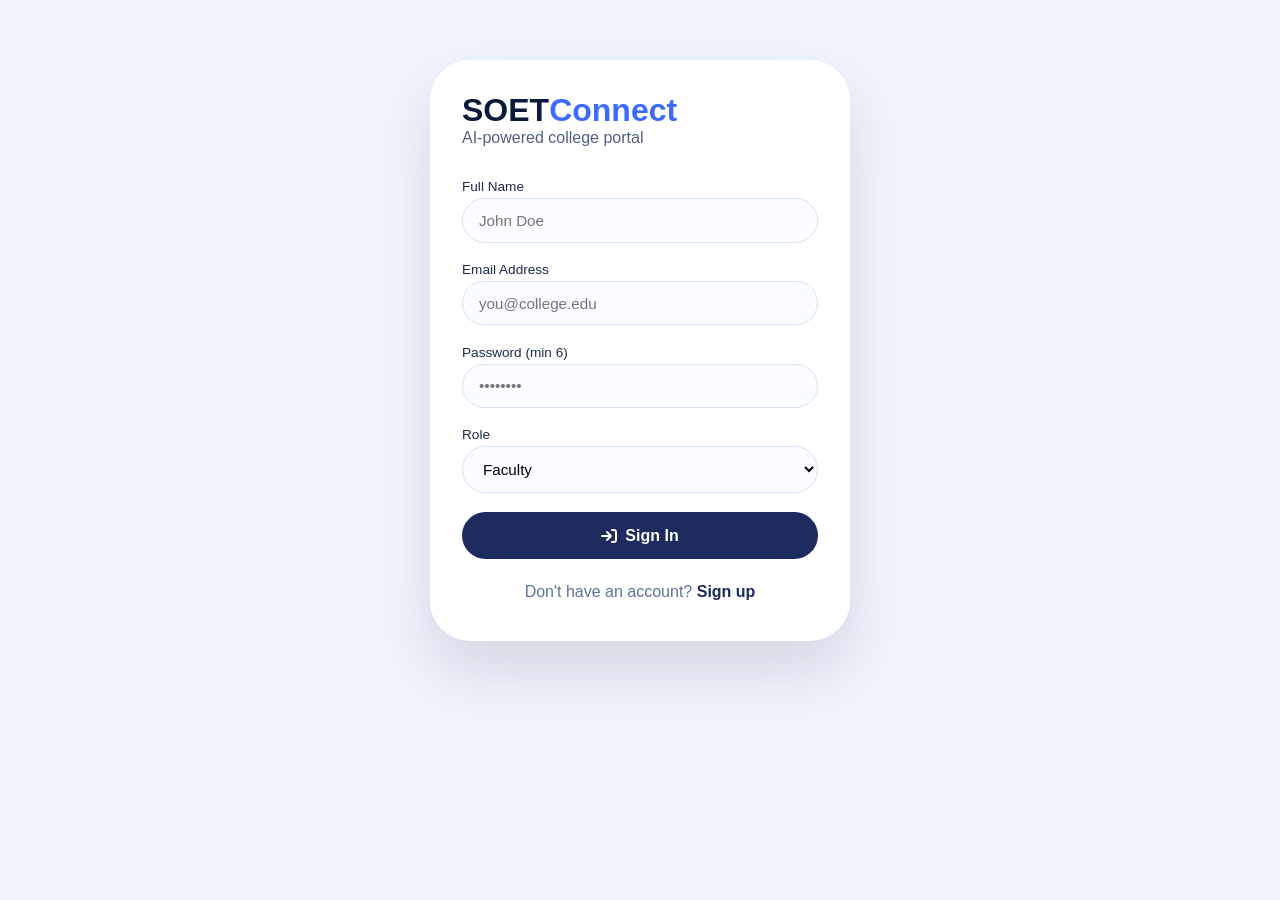
==== INT.HTML @ 6f0d866c "Add files via upload" ====
<!DOCTYPE html>
<html lang="en">
<head>
    <meta charset="UTF-8" />
    <meta name="viewport" content="width=device-width, initial-scale=1.0" />
    <title>SOET Portal · Full Navigation</title>
    <link rel="stylesheet" href="https://cdnjs.cloudflare.com/ajax/libs/font-awesome/6.0.0-beta3/css/all.min.css" />
    <style>
        * {
            margin: 0;
            padding: 0;
            box-sizing: border-box;
            font-family: 'Inter', -apple-system, BlinkMacSystemFont, sans-serif;
        }

        body {
            background: #f0f4fe;
            min-height: 100vh;
            padding: 20px;
        }

        .app-wrapper {
            max-width: 1400px;
            margin: 0 auto;
        }

        /* Toast */
        .toast {
            position: fixed;
            top: 20px;
            right: 20px;
            background: #1e2b5e;
            color: white;
            padding: 1rem 1.5rem;
            border-radius: 60px;
            box-shadow: 0 10px 30px rgba(0, 0, 0, 0.2);
            transform: translateY(-100px);
            opacity: 0;
            transition: all 0.4s cubic-bezier(0.34, 1.56, 0.64, 1);
            z-index: 1000;
            font-weight: 500;
            max-width: 400px;
        }
        .toast.show {
            transform: translateY(0);
            opacity: 1;
        }
        .toast.success {
            background: #1a7a1a;
        }
        .toast.error {
            background: #b33;
        }
        .toast.info {
            background: #1e2b5e;
        }

        /* Auth */
        .auth-container {
            max-width: 420px;
            margin: 40px auto;
            background: white;
            border-radius: 40px;
            padding: 2rem 2rem 2.5rem;
            box-shadow: 0 30px 60px rgba(0, 20, 40, 0.12);
        }
        .auth-container h1 {
            font-size: 2rem;
            font-weight: 700;
            color: #0b1a3a;
        }
        .auth-container h1 span {
            color: #3d6aff;
        }
        .auth-input-group {
            margin-bottom: 1.2rem;
        }
        .auth-input-group label {
            display: block;
            font-weight: 500;
            font-size: 0.85rem;
            color: #1d2b4b;
            margin-bottom: 4px;
        }
        .auth-input-group input,
        .auth-input-group select {
            width: 100%;
            padding: 0.8rem 1rem;
            border-radius: 60px;
            border: 1px solid #d6e2f5;
            background: #fafcff;
            font-size: 0.95rem;
        }
        .auth-input-group input:focus {
            border-color: #3d6aff;
            outline: none;
            box-shadow: 0 0 0 3px rgba(61, 106, 255, 0.15);
        }
        .auth-btn {
            width: 100%;
            padding: 0.9rem;
            border: none;
            background: #1e2b5e;
            color: white;
            font-weight: 600;
            border-radius: 60px;
            font-size: 1rem;
            cursor: pointer;
            transition: 0.15s;
            display: flex;
            align-items: center;
            justify-content: center;
            gap: 8px;
        }
        .auth-btn:hover {
            background: #142147;
            transform: scale(1.02);
        }
        .auth-switch {
            text-align: center;
            margin-top: 1.5rem;
            color: #5e7299;
        }
        .auth-switch a {
            color: #1e2b5e;
            font-weight: 600;
            cursor: pointer;
        }
        .auth-error,
        .auth-success {
            padding: 0.5rem 1rem;
            border-radius: 60px;
            font-size: 0.85rem;
            margin-bottom: 1rem;
            display: none;
        }
        .auth-error {
            background: #ffe9e9;
            color: #b33;
        }
        .auth-success {
            background: #e6f7e6;
            color: #1a7a1a;
        }

        /* Dashboard */
        .dashboard {
            display: none;
        }
        .dashboard.active {
            display: block;
        }

        /* Taskbar */
        .taskbar {
            background: white;
            border-radius: 60px;
            padding: 0.8rem 1.8rem;
            box-shadow: 0 8px 30px rgba(0, 20, 40, 0.08);
            display: flex;
            justify-content: space-between;
            align-items: center;
            flex-wrap: wrap;
            gap: 1rem;
            margin-bottom: 2rem;
            position: relative;
        }
        .taskbar-left {
            display: flex;
            align-items: center;
            gap: 1.5rem;
        }
        .logo-icon {
            background: linear-gradient(135deg, #1e2b5e, #3d6aff);
            color: white;
            width: 42px;
            height: 42px;
            border-radius: 16px;
            display: flex;
            align-items: center;
            justify-content: center;
            font-weight: 700;
            font-size: 1.2rem;
        }
        .logo-text {
            font-size: 1.4rem;
            font-weight: 700;
            color: #0b1a3a;
        }
        .logo-text span {
            color: #3d6aff;
        }

        .taskbar-center {
            display: flex;
            gap: 0.5rem;
            flex-wrap: wrap;
        }
        .taskbar-btn {
            position: relative;
            border: none;
            background: transparent;
            padding: 0.6rem 1.2rem;
            border-radius: 40px;
            font-weight: 500;
            font-size: 0.85rem;
            color: #2a3c5e;
            cursor: pointer;
            transition: all 0.3s;
            display: flex;
            align-items: center;
            gap: 0.5rem;
        }
        .taskbar-btn i {
            font-size: 1rem;
            color: #5e7299;
            transition: 0.3s;
        }
        .taskbar-btn:hover {
            background: #eef3fe;
            transform: scale(1.05);
        }
        .taskbar-btn:hover i {
            color: #3d6aff;
        }
        .taskbar-btn .popup-circle {
            position: absolute;
            bottom: calc(100% + 12px);
            left: 50%;
            transform: translateX(-50%) scale(0);
            background: #1e2b5e;
            color: white;
            padding: 0.5rem 1rem;
            border-radius: 60px;
            font-size: 0.7rem;
            font-weight: 500;
            white-space: nowrap;
            transition: all 0.25s cubic-bezier(0.34, 1.56, 0.64, 1);
            opacity: 0;
            pointer-events: none;
            box-shadow: 0 10px 30px rgba(0, 0, 0, 0.15);
        }
        .taskbar-btn .popup-circle::after {
            content: '';
            position: absolute;
            top: 100%;
            left: 50%;
            transform: translateX(-50%);
            border: 6px solid transparent;
            border-top-color: #1e2b5e;
        }
        .taskbar-btn:hover .popup-circle {
            transform: translateX(-50%) scale(1);
            opacity: 1;
        }
        .taskbar-btn.active {
            background: #eef3fe;
            color: #1e2b5e;
        }
        .taskbar-btn.active i {
            color: #3d6aff;
        }

        .taskbar-right {
            display: flex;
            align-items: center;
            gap: 1rem;
        }
        .user-badge {
            display: flex;
            align-items: center;
            gap: 12px;
            background: #f0f5ff;
            padding: 0.3rem 1rem 0.3rem 1.2rem;
            border-radius: 60px;
        }
        .user-badge i {
            font-size: 1.2rem;
            color: #1e2b5e;
        }
        .logout-btn {
            background: transparent;
            border: none;
            color: #5e7299;
            font-weight: 500;
            cursor: pointer;
            padding: 0.3rem 0.8rem;
            border-radius: 40px;
            transition: 0.1s;
        }
        .logout-btn:hover {
            background: #ffe9e9;
            color: #b33;
        }
        .role-tag {
            background: #1e2b5e;
            color: white;
            padding: 0.2rem 1rem;
            border-radius: 60px;
            font-size: 0.7rem;
            font-weight: 600;
            letter-spacing: 0.5px;
        }

        /* Page Content */
        .page-content {
            display: none;
            animation: fadeIn 0.3s ease;
        }
        .page-content.active {
            display: block;
        }

        @keyframes fadeIn {
            from {
                opacity: 0;
                transform: translateY(10px);
            }
            to {
                opacity: 1;
                transform: translateY(0);
            }
        }

        /* Welcome */
        .welcome-block {
            background: linear-gradient(135deg, #eef6ff, #ffffff);
            border-radius: 28px;
            padding: 1.8rem 2rem;
            margin-bottom: 2rem;
            border: 1px solid #e2ebf9;
            position: relative;
            overflow: hidden;
        }
        .welcome-block::before {
            content: '';
            position: absolute;
            top: -50%;
            right: -10%;
            width: 300px;
            height: 300px;
            background: radial-gradient(circle, rgba(61, 106, 255, 0.05), transparent);
            border-radius: 50%;
        }
        .welcome-block h2 {
            font-weight: 600;
            font-size: 1.6rem;
            color: #0b1a3a;
        }
        .welcome-block p {
            color: #3d5280;
            margin-top: 0.2rem;
        }
        .stat-row {
            display: flex;
            flex-wrap: wrap;
            gap: 0.6rem 1.8rem;
            margin-top: 0.8rem;
        }
        .stat-chip {
            background: white;
            padding: 0.3rem 1.2rem;
            border-radius: 60px;
            border: 1px solid #dfe8f5;
            font-size: 0.85rem;
            display: flex;
            align-items: center;
            gap: 6px;
        }

        /* Grid */
        .grid-2 {
            display: grid;
            grid-template-columns: 1fr 1fr;
            gap: 1.8rem;
        }
        @media (max-width: 900px) {
            .grid-2 {
                grid-template-columns: 1fr;
            }
        }

        .card {
            background: white;
            border-radius: 28px;
            padding: 1.6rem 1.8rem;
            border: 1px solid #eaf0fa;
            box-shadow: 0 4px 12px rgba(0, 0, 0, 0.01);
            transition: 0.3s;
        }
        .card:hover {
            box-shadow: 0 8px 25px rgba(0, 20, 40, 0.06);
        }
        .card-header {
            display: flex;
            justify-content: space-between;
            align-items: center;
            margin-bottom: 1.2rem;
        }
        .card-header h3 {
            font-weight: 600;
            font-size: 1.1rem;
            color: #0b1a3a;
            display: flex;
            align-items: center;
            gap: 8px;
        }
        .card-header i {
            color: #3d6aff;
        }

        .badge-soft {
            background: #eef3fe;
            color: #1e3b8a;
            padding: 0.2rem 0.9rem;
            border-radius: 40px;
            font-size: 0.7rem;
            font-weight: 600;
        }

        .progress-item {
            display: flex;
            align-items: center;
            justify-content: space-between;
            margin: 0.6rem 0;
            gap: 0.6rem;
        }
        .progress-bar {
            height: 8px;
            background: #e6edf8;
            border-radius: 20px;
            flex: 1;
        }
        .progress-fill {
            height: 100%;
            border-radius: 20px;
            background: linear-gradient(90deg, #3d6aff, #6b8cff);
            transition: width 0.6s ease;
        }

        .alert-list {
            list-style: none;
        }
        .alert-list li {
            display: flex;
            justify-content: space-between;
            align-items: center;
            padding: 0.6rem 0;
            border-bottom: 1px solid #f0f4fe;
        }
        .alert-list li:last-child {
            border-bottom: none;
        }
        .alert-list .alert-name {
            display: flex;
            align-items: center;
            gap: 0.5rem;
        }
        .alert-list .alert-name i {
            color: #ff6b6b;
            font-size: 0.7rem;
        }

        .student-grid {
            display: grid;
            grid-template-columns: repeat(4, 1fr);
            gap: 0.4rem;
            margin-top: 0.8rem;
        }
        .student-chip {
            background: #f4f8ff;
            padding: 0.3rem 0.6rem 0.3rem 0.8rem;
            border-radius: 40px;
            font-size: 0.8rem;
            border: 1px solid #e6edf9;
            display: flex;
            align-items: center;
            justify-content: space-between;
            transition: 0.2s;
        }
        .student-chip:hover {
            background: #eef3fe;
            transform: scale(1.02);
        }
        .student-chip i {
            color: #3d6aff;
            font-size: 0.7rem;
            opacity: 0.6;
        }

        .btn {
            border: none;
            background: #f0f5ff;
            padding: 0.5rem 1.3rem;
            border-radius: 60px;
            font-weight: 500;
            font-size: 0.8rem;
            color: #1a2b4e;
            display: inline-flex;
            align-items: center;
            gap: 0.5rem;
            cursor: pointer;
            transition: 0.2s;
            border: 1px solid transparent;
        }
        .btn:hover {
            transform: scale(1.03);
        }
        .btn-primary {
            background: linear-gradient(135deg, #1e2b5e, #3d6aff);
            color: white;
        }
        .btn-primary i {
            color: white;
        }
        .btn-primary:hover {
            box-shadow: 0 4px 15px rgba(61, 106, 255, 0.3);
        }
        .btn-outline {
            background: transparent;
            border: 1px solid #cddaf0;
        }
        .btn-outline:hover {
            background: #f0f5ff;
        }
        .btn-danger {
            background: #fee9e9;
            color: #b33;
        }
        .btn-danger:hover {
            background: #fdd5d5;
        }

        .flex {
            display: flex;
            align-items: center;
            gap: 0.6rem;
        }
        .mt-2 {
            margin-top: 1rem;
        }
        .gap-1 {
            gap: 0.5rem;
        }
        .hidden {
            display: none !important;
        }

        /* Admin Panel */
        .admin-panel {
            margin-top: 2.5rem;
            border-top: 2px dashed #dce5f2;
            padding-top: 2rem;
        }
        .admin-actions {
            display: flex;
            flex-wrap: wrap;
            gap: 0.8rem;
            align-items: center;
        }
        .admin-tag {
            background: #eef3fe;
            padding: 0.3rem 1rem 0.3rem 1.2rem;
            border-radius: 40px;
            display: inline-flex;
            align-items: center;
            gap: 0.6rem;
            font-size: 0.9rem;
            margin: 0.2rem 0.4rem 0.2rem 0;
            transition: 0.2s;
        }
        .admin-tag:hover {
            background: #e2eafe;
        }
        .admin-tag i.fa-times {
            color: #8a9fc0;
            cursor: pointer;
            transition: 0.2s;
        }
        .admin-tag i.fa-times:hover {
            color: #c73e3e;
            transform: scale(1.2);
        }

        .input-slim {
            padding: 0.4rem 1rem;
            border-radius: 60px;
            border: 1px solid #d6e2f5;
            background: #fafcff;
            font-size: 0.9rem;
        }
        .input-slim:focus {
            border-color: #3d6aff;
            outline: none;
            box-shadow: 0 0 0 3px rgba(61, 106, 255, 0.1);
        }

        .footer-note {
            margin-top: 2.5rem;
            color: #7788aa;
            font-size: 0.8rem;
            text-align: center;
            border-top: 1px solid #e8eefa;
            padding-top: 1.5rem;
        }

        .faculty-only {
            display: none;
        }

        /* Page specific styles */
        .page-header {
            margin-bottom: 1.5rem;
        }
        .page-header h2 {
            font-size: 1.8rem;
            color: #0b1a3a;
        }
        .page-header p {
            color: #3d5280;
        }

        .table-container {
            overflow-x: auto;
        }
        table {
            width: 100%;
            border-collapse: collapse;
            margin-top: 1rem;
        }
        th,
        td {
            padding: 0.8rem 1rem;
            text-align: left;
            border-bottom: 1px solid #eaf0fa;
        }
        th {
            background: #f4f8ff;
            font-weight: 600;
            color: #1d2b4b;
        }
        td {
            color: #2a3c5e;
        }
        tr:hover td {
            background: #fafcff;
        }

        .qr-display {
            background: white;
            border-radius: 20px;
            padding: 2rem;
            text-align: center;
            border: 2px dashed #dce5f2;
        }
        .qr-display i {
            font-size: 6rem;
            color: #1e2b5e;
        }
        .qr-display .qr-code {
            background: #f4f8ff;
            padding: 2rem;
            border-radius: 20px;
            display: inline-block;
            margin: 1rem 0;
        }
        .qr-display .qr-code i {
            font-size: 8rem;
            color: #1e2b5e;
        }

        /* Role access denied */
        .access-denied {
            background: #fff5f5;
            border: 1px solid #ffd4d4;
            border-radius: 16px;
            padding: 2rem;
            text-align: center;
            color: #b33;
        }
        .access-denied i {
            font-size: 3rem;
            margin-bottom: 1rem;
            display: block;
        }
    </style>
</head>
<body>

    <div class="app-wrapper">
        <!-- Toast -->
        <div id="toast" class="toast">Notification</div>

        <!-- Auth -->
        <div id="authContainer" class="auth-container">
            <h1>SOET<span>Connect</span></h1>
            <div style="color:#506080;margin-bottom:2rem;">AI-powered college portal</div>
            <div id="authError" class="auth-error"></div>
            <div id="authSuccess" class="auth-success"></div>
            <form id="authForm">
                <div class="auth-input-group">
                    <label>Full Name</label>
                    <input type="text" id="authName" placeholder="John Doe" />
                </div>
                <div class="auth-input-group">
                    <label>Email Address</label>
                    <input type="email" id="authEmail" placeholder="you@college.edu" required />
                </div>
                <div class="auth-input-group">
                    <label>Password (min 6)</label>
                    <input type="password" id="authPassword" placeholder="••••••••" required />
                </div>
                <div class="auth-input-group">
                    <label>Role</label>
                    <select id="authRole">
                        <option value="faculty">Faculty</option>
                        <option value="student">Student</option>
                        <option value="admin">Admin</option>
                    </select>
                </div>
                <button type="submit" class="auth-btn" id="authSubmitBtn">
                    <i class="fas fa-arrow-right-to-bracket"></i> Sign In
                </button>
            </form>
            <div class="auth-switch">
                <span id="authSwitchText">Don't have an account?</span>
                <a id="switchToSignup">Sign up</a>
            </div>
        </div>

        <!-- Dashboard -->
        <div id="dashboard" class="dashboard">

            <!-- Taskbar -->
            <div class="taskbar">
                <div class="taskbar-left">
                    <div class="logo-icon">SO</div>
                    <div class="logo-text">SOET<span>Connect</span></div>
                </div>
                <div class="taskbar-center">
                    <button class="taskbar-btn active" data-page="dashboard">
                        <i class="fas fa-home"></i> Dashboard
                        <span class="popup-circle">🏠 Home</span>
                    </button>
                    <button class="taskbar-btn" data-page="attendance">
                        <i class="fas fa-clipboard-check"></i> Attendance
                        <span class="popup-circle">📋 Mark</span>
                    </button>
                    <button class="taskbar-btn" data-page="syllabus">
                        <i class="fas fa-book"></i> Syllabus
                        <span class="popup-circle">📚 Track</span>
                    </button>
                    <button class="taskbar-btn" data-page="timetable">
                        <i class="fas fa-calendar-alt"></i> Timetable
                        <span class="popup-circle">📅 View</span>
                    </button>
                    <button class="taskbar-btn" data-page="qr">
                        <i class="fas fa-qrcode"></i> QR
                        <span class="popup-circle">📱 Generate</span>
                    </button>
                </div>
                <div class="taskbar-right">
                    <div class="user-badge">
                        <i class="fas fa-user-circle"></i>
                        <span id="dashUserName">User</span>
                        <span class="role-tag" id="dashRoleTag">ROLE</span>
                        <button class="logout-btn" id="logoutBtn"><i class="fas fa-sign-out-alt"></i></button>
                    </div>
                </div>
            </div>

            <!-- ========== PAGE: DASHBOARD ========== -->
            <div id="page-dashboard" class="page-content active">
                <!-- Welcome -->
                <div class="welcome-block" id="welcomeBlock">
                    <h2 id="greeting">👋 Welcome back, User</h2>
                    <p id="subGreeting">You've completed 72% of your weekly targets. Mid-sems in 14 days.</p>
                    <div class="stat-row">
                        <span class="stat-chip"><i class="fas fa-calendar-check"></i> Today, OCT 24</span>
                        <span class="stat-chip"><i class="fas fa-clock"></i> 11:30 AM · CS402</span>
                        <span class="stat-chip"><i class="fas fa-users"></i> 12 students</span>
                    </div>
                </div>

                <div class="grid-2">
                    <!-- LEFT -->
                    <div>
                        <!-- Syllabus Velocity -->
                        <div class="card">
                            <div class="card-header">
                                <h3><i class="fas fa-chart-line"></i> Syllabus Velocity</h3>
                                <span class="badge-soft">4 courses</span>
                            </div>
                            <div id="syllabusContainer">
                                <div class="progress-item">
                                    <span>Distributed Systems</span>
                                    <span>75%</span>
                                    <div class="progress-bar"><div class="progress-fill" style="width:75%"></div></div>
                                </div>
                                <div class="progress-item">
                                    <span>Data Structures</span>
                                    <span>32%</span>
                                    <div class="progress-bar"><div class="progress-fill" style="width:32%"></div></div>
                                </div>
                                <div class="progress-item">
                                    <span>Neural Networks</span>
                                    <span>85%</span>
                                    <div class="progress-bar"><div class="progress-fill" style="width:85%"></div></div>
                                </div>
                            </div>
                        </div>

                        <!-- Critical Alerts - Hidden for Students -->
                        <div class="card" id="criticalAlertsCard">
                            <div class="card-header">
                                <h3><i class="fas fa-exclamation-triangle"></i> Critical Alerts</h3>
                                <span class="badge-soft" id="alertCount">3</span>
                            </div>
                            <ul class="alert-list" id="alertList">
                                <li>
                                    <span class="alert-name"><i class="fas fa-circle"></i> Felix Henderson</span>
                                    <span class="badge-soft" style="background:#fee9e9;color:#b33;">62%</span>
                                </li>
                                <li>
                                    <span class="alert-name"><i class="fas fa-circle"></i> Sarah Jenkins</span>
                                    <span class="badge-soft" style="background:#fee9e9;color:#b33;">68%</span>
                                </li>
                                <li>
                                    <span class="alert-name"><i class="fas fa-circle"></i> Marcus Thorne</span>
                                    <span class="badge-soft" style="background:#fee9e9;color:#b33;">71%</span>
                                </li>
                            </ul>
                            <div class="flex mt-2">
                                <i class="fas fa-chevron-right" style="color:#3d6aff;"></i>
                                <span style="font-size:0.9rem;cursor:pointer;color:#3d6aff;" onclick="viewAllStudents()">View All (12 Students)</span>
                            </div>
                        </div>

                        <!-- Generate QR Session - Hidden for Students -->
                        <div class="card" id="qrCard">
                            <div class="card-header">
                                <h3><i class="fas fa-qrcode"></i> Generate QR Session</h3>
                                <span class="badge-soft" id="qrStatus" style="background:#e6f7e6;color:#1a7a1a;">● active</span>
                            </div>
                            <div class="flex gap-1" style="flex-wrap:wrap;">
                                <i class="fas fa-qrcode" style="font-size:2rem;color:#1e2b5e;"></i>
                                <span style="font-weight:500;">CS402 · 11:30 AM</span>
                                <button class="btn btn-primary" onclick="generateQR()" style="margin-left:auto;">
                                    <i class="fas fa-sync-alt"></i> Generate
                                </button>
                            </div>
                            <div class="student-grid" id="studentGrid">
                                <div class="student-chip">Ishani <i class="fas fa-check-circle"></i></div>
                                <div class="student-chip">Vihaan <i class="fas fa-check-circle"></i></div>
                                <div class="student-chip">Ananya <i class="fas fa-check-circle"></i></div>
                                <div class="student-chip">Rohan <i class="fas fa-check-circle"></i></div>
                                <div class="student-chip">Meera <i class="fas fa-check-circle"></i></div>
                                <div class="student-chip">Aditya <i class="fas fa-check-circle"></i></div>
                                <div class="student-chip">Sia <i class="fas fa-check-circle"></i></div>
                                <div class="student-chip">Aarav <i class="fas fa-check-circle"></i></div>
                            </div>
                        </div>
                    </div>

                    <!-- RIGHT -->
                    <div>
                        <!-- Upcoming Lectures -->
                        <div class="card">
                            <div class="card-header">
                                <h3><i class="fas fa-calendar-alt"></i> Upcoming Lectures</h3>
                                <span class="badge-soft">Today</span>
                            </div>
                            <div class="progress-item"><span>09:00 AM</span><span>Advanced Neural Networks</span><span class="badge-soft">Dr. Sarah</span></div>
                            <div class="progress-item"><span>11:00 AM</span><span>Ethical Hacking</span><span class="badge-soft">Lab 402</span></div>
                            <div class="progress-item"><span>02:00 PM</span><span>Compiler Design</span><span class="badge-soft">Lecture 2</span></div>
                        </div>

                        <!-- Exam Prep Planner -->
                        <div class="card">
                            <div class="card-header">
                                <h3><i class="fas fa-tasks"></i> Exam Prep Planner</h3>
                                <span class="badge-soft">14 days</span>
                            </div>
                            <div class="progress-item"><span>Neural Networks</span><span>85%</span><div class="progress-bar"><div class="progress-fill" style="width:85%"></div></div></div>
                            <div class="progress-item"><span>Compiler Design</span><span>42%</span><div class="progress-bar"><div class="progress-fill" style="width:42%"></div></div></div>
                            <div class="progress-item"><span>Ethical Hacking</span><span>68%</span><div class="progress-bar"><div class="progress-fill" style="width:68%"></div></div></div>
                        </div>

                        <!-- Peak Hours -->
                        <div class="card">
                            <div class="card-header">
                                <h3><i class="fas fa-clock"></i> Peak Hours</h3>
                                <span class="badge-soft">8 students</span>
                            </div>
                            <div class="student-grid">
                                <div class="student-chip">Ishani R</div>
                                <div class="student-chip">Vihaan S</div>
                                <div class="student-chip">Ananya T</div>
                                <div class="student-chip">Rohan U</div>
                                <div class="student-chip">Meera V</div>
                                <div class="student-chip">Aditya W</div>
                                <div class="student-chip">Sia X</div>
                                <div class="student-chip">Aarav Y</div>
                            </div>
                        </div>
                    </div>
                </div>
            </div>

            <!-- ========== PAGE: ATTENDANCE ========== -->
            <div id="page-attendance" class="page-content">
                <div class="page-header">
                    <h2><i class="fas fa-clipboard-check"></i> Attendance Marking</h2>
                    <p>Mark attendance for today's classes</p>
                </div>
                <div class="card">
                    <h3 style="margin-bottom:1rem;">CS402 - Distributed Systems <span class="badge-soft">11:30 AM</span></h3>
                    <div class="student-grid" style="grid-template-columns: repeat(6,1fr);">
                        <div class="student-chip" onclick="toggleAttendance(this)">Ishani <i class="fas fa-check-circle" style="color:#1a7a1a;"></i></div>
                        <div class="student-chip" onclick="toggleAttendance(this)">Vihaan <i class="fas fa-check-circle" style="color:#1a7a1a;"></i></div>
                        <div class="student-chip" onclick="toggleAttendance(this)">Ananya <i class="fas fa-check-circle" style="color:#1a7a1a;"></i></div>
                        <div class="student-chip" onclick="toggleAttendance(this)">Rohan <i class="fas fa-check-circle" style="color:#1a7a1a;"></i></div>
                        <div class="student-chip" onclick="toggleAttendance(this)">Meera <i class="fas fa-check-circle" style="color:#1a7a1a;"></i></div>
                        <div class="student-chip" onclick="toggleAttendance(this)">Aditya <i class="fas fa-check-circle" style="color:#1a7a1a;"></i></div>
                        <div class="student-chip" onclick="toggleAttendance(this)">Sia <i class="fas fa-check-circle" style="color:#1a7a1a;"></i></div>
                        <div class="student-chip" onclick="toggleAttendance(this)">Aarav <i class="fas fa-check-circle" style="color:#1a7a1a;"></i></div>
                        <div class="student-chip" onclick="toggleAttendance(this)">Kavya <i class="fas fa-check-circle" style="color:#1a7a1a;"></i></div>
                        <div class="student-chip" onclick="toggleAttendance(this)">Arjun <i class="fas fa-check-circle" style="color:#1a7a1a;"></i></div>
                        <div class="student-chip" onclick="toggleAttendance(this)">Priya <i class="fas fa-check-circle" style="color:#1a7a1a;"></i></div>
                        <div class="student-chip" onclick="toggleAttendance(this)">Rahul <i class="fas fa-check-circle" style="color:#1a7a1a;"></i></div>
                    </div>
                    <div class="flex mt-2">
                        <button class="btn btn-primary" onclick="markAllPresent()"><i class="fas fa-check-double"></i> Mark All Present</button>
                        <button class="btn btn-outline" onclick="saveAttendance()"><i class="fas fa-save"></i> Save Attendance</button>
                        <span class="badge-soft" style="margin-left:auto;">Present: <span id="presentCount">12</span>/12</span>
                    </div>
                </div>
                <div class="card mt-2">
                    <h3 style="margin-bottom:1rem;">CS310 - Data Structures <span class="badge-soft">02:00 PM</span></h3>
                    <div class="student-grid" style="grid-template-columns: repeat(6,1fr);">
                        <div class="student-chip" onclick="toggleAttendance(this)">Amit <i class="fas fa-check-circle" style="color:#1a7a1a;"></i></div>
                        <div class="student-chip" onclick="toggleAttendance(this)">Neha <i class="fas fa-check-circle" style="color:#1a7a1a;"></i></div>
                        <div class="student-chip" onclick="toggleAttendance(this)">Raj <i class="fas fa-check-circle" style="color:#1a7a1a;"></i></div>
                        <div class="student-chip" onclick="toggleAttendance(this)">Simran <i class="fas fa-check-circle" style="color:#1a7a1a;"></i></div>
                        <div class="student-chip" onclick="toggleAttendance(this)">Vikram <i class="fas fa-check-circle" style="color:#1a7a1a;"></i></div>
                        <div class="student-chip" onclick="toggleAttendance(this)">Anjali <i class="fas fa-check-circle" style="color:#1a7a1a;"></i></div>
                    </div>
                    <div class="flex mt-2">
                        <button class="btn btn-primary" onclick="markAllPresent()"><i class="fas fa-check-double"></i> Mark All Present</button>
                        <button class="btn btn-outline" onclick="saveAttendance()"><i class="fas fa-save"></i> Save Attendance</button>
                    </div>
                </div>
            </div>

            <!-- ========== PAGE: SYLLABUS ========== -->
            <div id="page-syllabus" class="page-content">
                <div class="page-header">
                    <h2><i class="fas fa-book"></i> Syllabus Tracker</h2>
                    <p>Track your course progress</p>
                </div>
                <div class="grid-2">
                    <div class="card">
                        <h3>Distributed Systems</h3>
                        <div class="progress-item"><span>Unit 1: Introduction</span><span>100%</span><div class="progress-bar"><div class="progress-fill" style="width:100%"></div></div></div>
                        <div class="progress-item"><span>Unit 2: Communication</span><span>100%</span><div class="progress-bar"><div class="progress-fill" style="width:100%"></div></div></div>
                        <div class="progress-item"><span>Unit 3: Synchronization</span><span>80%</span><div class="progress-bar"><div class="progress-fill" style="width:80%"></div></div></div>
                        <div class="progress-item"><span>Unit 4: Replication</span><span>60%</span><div class="progress-bar"><div class="progress-fill" style="width:60%"></div></div></div>
                        <div class="progress-item"><span>Unit 5: Fault Tolerance</span><span>40%</span><div class="progress-bar"><div class="progress-fill" style="width:40%"></div></div></div>
                        <div class="flex mt-2"><span class="badge-soft">Overall: 75%</span></div>
                    </div>
                    <div class="card">
                        <h3>Data Structures</h3>
                        <div class="progress-item"><span>Unit 1: Arrays</span><span>100%</span><div class="progress-bar"><div class="progress-fill" style="width:100%"></div></div></div>
                        <div class="progress-item"><span>Unit 2: Linked Lists</span><span>80%</span><div class="progress-bar"><div class="progress-fill" style="width:80%"></div></div></div>
                        <div class="progress-item"><span>Unit 3: Stacks & Queues</span><span>60%</span><div class="progress-bar"><div class="progress-fill" style="width:60%"></div></div></div>
                        <div class="progress-item"><span>Unit 4: Trees</span><span>20%</span><div class="progress-bar"><div class="progress-fill" style="width:20%"></div></div></div>
                        <div class="progress-item"><span>Unit 5: Graphs</span><span>0%</span><div class="progress-bar"><div class="progress-fill" style="width:0%"></div></div></div>
                        <div class="flex mt-2"><span class="badge-soft">Overall: 32%</span></div>
                    </div>
                </div>
            </div>

            <!-- ========== PAGE: TIMETABLE ========== -->
            <div id="page-timetable" class="page-content">
                <div class="page-header">
                    <h2><i class="fas fa-calendar-alt"></i> Timetable</h2>
                    <p>Weekly schedule</p>
                </div>
                <div class="card">
                    <div class="table-container">
                        <table>
                            <thead>
                                <tr>
                                    <th>Time</th>
                                    <th>Monday</th>
                                    <th>Tuesday</th>
                                    <th>Wednesday</th>
                                    <th>Thursday</th>
                                    <th>Friday</th>
                                </tr>
                            </thead>
                            <tbody>
                                <tr>
                                    <td><strong>09:00 - 10:30</strong></td>
                                    <td>DS (A-102)</td>
                                    <td>NN (A-102)</td>
                                    <td>DS (A-102)</td>
                                    <td>NN (A-102)</td>
                                    <td>DS (A-102)</td>
                                </tr>
                                <tr>
                                    <td><strong>11:00 - 12:30</strong></td>
                                    <td>EH (Lab 402)</td>
                                    <td>CD (LT-2)</td>
                                    <td>EH (Lab 402)</td>
                                    <td>CD (LT-2)</td>
                                    <td>EH (Lab 402)</td>
                                </tr>
                                <tr>
                                    <td><strong>02:00 - 03:30</strong></td>
                                    <td>CD (LT-2)</td>
                                    <td>DS (A-102)</td>
                                    <td>NN (A-102)</td>
                                    <td>DS (A-102)</td>
                                    <td>CD (LT-2)</td>
                                </tr>
                            </tbody>
                        </table>
                    </div>
                    <div class="flex mt-2">
                        <button class="btn btn-outline"><i class="fas fa-print"></i> Print</button>
                        <button class="btn btn-outline"><i class="fas fa-download"></i> Download</button>
                    </div>
                </div>
            </div>

            <!-- ========== PAGE: QR ========== -->
            <div id="page-qr" class="page-content">
                <div class="page-header">
                    <h2><i class="fas fa-qrcode"></i> Generate QR Session</h2>
                    <p>Create QR codes for attendance</p>
                </div>
                <div class="grid-2">
                    <div class="card">
                        <div class="qr-display">
                            <div class="qr-code">
                                <i class="fas fa-qrcode"></i>
                            </div>
                            <h3>CS402 · Distributed Systems</h3>
                            <p style="color:#3d5280;">11:30 AM - 01:00 PM</p>
                            <span class="badge-soft" style="background:#e6f7e6;color:#1a7a1a;">● Active</span>
                            <div class="flex mt-2" style="justify-content:center;">
                                <button class="btn btn-primary" onclick="generateQR()"><i class="fas fa-sync-alt"></i> Generate New</button>
                                <button class="btn btn-outline"><i class="fas fa-download"></i> Download</button>
                            </div>
                        </div>
                    </div>
                    <div>
                        <div class="card">
                            <h3>Session Students</h3>
                            <div class="student-grid" style="grid-template-columns: repeat(3,1fr);">
                                <div class="student-chip">Ishani <i class="fas fa-check-circle" style="color:#1a7a1a;"></i></div>
                                <div class="student-chip">Vihaan <i class="fas fa-check-circle" style="color:#1a7a1a;"></i></div>
                                <div class="student-chip">Ananya <i class="fas fa-check-circle" style="color:#1a7a1a;"></i></div>
                                <div class="student-chip">Rohan <i class="fas fa-check-circle" style="color:#1a7a1a;"></i></div>
                                <div class="student-chip">Meera <i class="fas fa-check-circle" style="color:#1a7a1a;"></i></div>
                                <div class="student-chip">Aditya <i class="fas fa-check-circle" style="color:#1a7a1a;"></i></div>
                                <div class="student-chip">Sia <i class="fas fa-check-circle" style="color:#1a7a1a;"></i></div>
                                <div class="student-chip">Aarav <i class="fas fa-check-circle" style="color:#1a7a1a;"></i></div>
                            </div>
                            <div class="flex mt-2">
                                <button class="btn btn-outline"><i class="fas fa-user-plus"></i> Add Student</button>
                                <button class="btn btn-outline"><i class="fas fa-user-minus"></i> Remove</button>
                            </div>
                        </div>
                        <div class="card mt-2">
                            <h3>Session History</h3>
                            <div class="progress-item"><span>CS402 · 11:30 AM</span><span class="badge-soft">12 present</span></div>
                            <div class="progress-item"><span>CS310 · 02:00 PM</span><span class="badge-soft">6 present</span></div>
                            <div class="progress-item"><span>CS201 · 09:00 AM</span><span class="badge-soft">8 present</span></div>
                        </div>
                    </div>
                </div>
            </div>

            <!-- Admin Panel -->
            <div class="admin-panel" id="adminPanel">
                <div style="display:flex;justify-content:space-between;flex-wrap:wrap;gap:0.8rem;margin-bottom:1rem;">
                    <h3 style="display:flex;gap:0.6rem;align-items:center;">
                        <i class="fas fa-user-cog" style="color:#1e2b5e;"></i> Admin · Full Control
                        <span class="badge-soft" style="background:#1e2b5e;color:white;">ADMIN</span>
                    </h3>
                    <div class="admin-actions">
                        <input type="text" id="newAdminInput" placeholder="New admin email" class="input-slim" style="width:180px;">
                        <button class="btn btn-primary" id="addAdminBtn"><i class="fas fa-plus"></i> Add Admin</button>
                        <button class="btn btn-outline" id="resetAdminBtn"><i class="fas fa-undo-alt"></i> Reset</button>
                    </div>
                </div>
                <div id="adminListContainer"></div>
            </div>

            <div class="footer-note">
                <i class="fas fa-robot"></i> SOET Connect · Role-based access · All pages functional
            </div>
        </div>
    </div>

    <script>
        (function() {
            // ---------- DATA ----------
            let users = JSON.parse(localStorage.getItem('soet_users')) || [
                { name: 'Professor', email: 'faculty@soet.edu', password: 'password123', role: 'faculty' },
                { name: 'Alex', email: 'student@soet.edu', password: 'password123', role: 'student' },
                { name: 'Admin', email: 'admin@soet.edu', password: 'password123', role: 'admin' }
            ];

            let admins = JSON.parse(localStorage.getItem('soet_admins')) || ['admin@soet.edu', 'hoda@soet.edu', 'dean@soet.edu'];

            let currentUser = null;
            let isSignup = false;

            // DOM refs
            const authContainer = document.getElementById('authContainer');
            const dashboard = document.getElementById('dashboard');
            const authForm = document.getElementById('authForm');
            const authName = document.getElementById('authName');
            const authEmail = document.getElementById('authEmail');
            const authPassword = document.getElementById('authPassword');
            const authRole = document.getElementById('authRole');
            const authError = document.getElementById('authError');
            const authSuccess = document.getElementById('authSuccess');
            const authSubmitBtn = document.getElementById('authSubmitBtn');
            const switchLink = document.getElementById('switchToSignup');
            const authSwitchText = document.getElementById('authSwitchText');
            const logoutBtn = document.getElementById('logoutBtn');
            const dashUserName = document.getElementById('dashUserName');
            const dashRoleTag = document.getElementById('dashRoleTag');
            const greeting = document.getElementById('greeting');
            const subGreeting = document.getElementById('subGreeting');
            const adminPanel = document.getElementById('adminPanel');
            const adminListContainer = document.getElementById('adminListContainer');
            const addAdminBtn = document.getElementById('addAdminBtn');
            const newAdminInput = document.getElementById('newAdminInput');
            const resetAdminBtn = document.getElementById('resetAdminBtn');
            const toast = document.getElementById('toast');

            // ---------- TOAST ----------
            window.showToast = function(message, type = 'info') {
                toast.textContent = message;
                toast.className = 'toast ' + type;
                toast.classList.add('show');
                clearTimeout(toast._timer);
                toast._timer = setTimeout(() => toast.classList.remove('show'), 3000);
            };

            // ---------- HELPERS ----------
            function saveUsers() { localStorage.setItem('soet_users', JSON.stringify(users)); }

            function saveAdmins() { localStorage.setItem('soet_admins', JSON.stringify(admins)); }

            function renderAdmins() {
                adminListContainer.innerHTML = '';
                admins.forEach(email => {
                    const span = document.createElement('span');
                    span.className = 'admin-tag';
                    span.innerHTML =
                        `<i class="fas fa-user-shield"></i> ${email} <i class="fas fa-times" data-email="${email}"></i>`;
                    adminListContainer.appendChild(span);
                });
                document.querySelectorAll('.admin-tag .fa-times').forEach(icon => {
                    icon.addEventListener('click', function(e) {
                        e.stopPropagation();
                        const email = this.dataset.email;
                        if (!email) return;
                        if (admins.length <= 1) {
                            showToast('⚠️ At least one admin must remain.', 'error');
                            return;
                        }
                        admins = admins.filter(e => e !== email);
                        saveAdmins();
                        renderAdmins();
                        showToast(`🗑️ Removed ${email}`, 'info');
                    });
                });
            }

            function showError(msg) {
                authError.style.display = msg ? 'block' : 'none';
                authError.textContent = msg || '';
                authSuccess.style.display = 'none';
            }

            function showSuccess(msg) {
                authSuccess.style.display = msg ? 'block' : 'none';
                authSuccess.textContent = msg || '';
                authError.style.display = 'none';
            }

            function resetAuthForm() {
                authName.value = '';
                authEmail.value = '';
                authPassword.value = '';
                authRole.value = 'faculty';
                showError('');
                showSuccess('');
            }

            // ---------- PAGE NAVIGATION ----------
            function navigateTo(page) {
                // Hide all pages
                document.querySelectorAll('.page-content').forEach(p => p.classList.remove('active'));
                // Show target
                const target = document.getElementById('page-' + page);
                if (target) target.classList.add('active');
                // Update taskbar buttons
                document.querySelectorAll('.taskbar-btn').forEach(b => b.classList.remove('active'));
                document.querySelector(`.taskbar-btn[data-page="${page}"]`)?.classList.add('active');
                // Update welcome visibility
                const welcome = document.querySelector('.welcome-block');
                if (page === 'dashboard') {
                    welcome.style.display = 'block';
                } else {
                    welcome.style.display = 'none';
                }
                // Show toast
                const names = {
                    dashboard: 'Dashboard',
                    attendance: 'Attendance',
                    syllabus: 'Syllabus',
                    timetable: 'Timetable',
                    qr: 'QR Session'
                };
                showToast(`📄 ${names[page] || page} page loaded`, 'info');
            }

            // Taskbar click handlers
            document.querySelectorAll('.taskbar-btn').forEach(btn => {
                btn.addEventListener('click', function() {
                    const page = this.dataset.page;
                    navigateTo(page);
                });
            });

            // ---------- ROLE-BASED UI ----------
            function updateUIForRole(role) {
                const isFacultyOrAdmin = role === 'faculty' || role === 'admin';
                const isStudent = role === 'student';

                // Critical Alerts - hide for students
                document.getElementById('criticalAlertsCard').style.display = isStudent ? 'none' : 'block';
                // QR Card - hide for students
                document.getElementById('qrCard').style.display = isStudent ? 'none' : 'block';

                // Admin panel
                adminPanel.style.display = (role === 'admin') ? 'block' : 'none';

                // Hide attendance page for students (they can't mark)
                const attendanceBtn = document.querySelector('.taskbar-btn[data-page="attendance"]');
                if (attendanceBtn) {
                    attendanceBtn.style.display = isFacultyOrAdmin ? 'flex' : 'none';
                }

                // Update welcome message
                if (role === 'faculty') {
                    greeting.innerHTML = '👋 Welcome back, Professor';
                    subGreeting.innerHTML = 'You have 3 classes scheduled for today.';
                } else if (role === 'student') {
                    greeting.innerHTML = '👋 Welcome back, ' + (currentUser?.name || 'Student');
                    subGreeting.innerHTML = 'You\'ve completed 72% of your weekly targets. Mid-sems in 14 days.';
                } else if (role === 'admin') {
                    greeting.innerHTML = '👋 Admin Dashboard';
                    subGreeting.innerHTML = 'Full control over the system.';
                }
            }

            // ---------- AUTH ----------
            function handleAuth(e) {
                e.preventDefault();
                const name = authName.value.trim();
                const email = authEmail.value.trim();
                const password = authPassword.value.trim();
                const role = authRole.value;

                if (!email || !password) { showError('Please fill in all required fields.'); return; }
                if (password.length < 6) { showError('Password must be at least 6 characters.'); return; }

                if (isSignup) {
                    if (users.find(u => u.email === email)) {
                        showError('User already exists. Please sign in.');
                        return;
                    }
                    if (!name) { showError('Please enter your full name.'); return; }
                    users.push({ name, email, password, role });
                    saveUsers();
                    showSuccess('✅ Account created! Please sign in.');
                    isSignup = false;
                    switchLink.textContent = 'Sign up';
                    authSwitchText.textContent = "Don't have an account?";
                    authSubmitBtn.innerHTML = '<i class="fas fa-arrow-right-to-bracket"></i> Sign In';
                    authName.style.display = 'block';
                    authEmail.value = email;
                    authPassword.value = '';
                    showToast('✅ Account created successfully!', 'success');
                    return;
                }

                const user = users.find(u => u.email === email && u.password === password && u.role === role);
                if (!user) { showError('Invalid credentials or role mismatch.'); return; }
                showError('');
                currentUser = user;
                enterDashboard(user);
                showToast(`👋 Welcome back, ${user.name}!`, 'success');
            }

            function enterDashboard(user) {
                authContainer.style.display = 'none';
                dashboard.classList.add('active');

                dashUserName.textContent = user.name || user.email.split('@')[0];
                dashRoleTag.textContent = user.role.toUpperCase();

                updateUIForRole(user.role);
                localStorage.setItem('soet_current_user', JSON.stringify({ email: user.email, password: user.password }));

                if (user.role === 'admin') {
                    renderAdmins();
                }

                // Navigate to dashboard
                navigateTo('dashboard');
            }

            function logout() {
                currentUser = null;
                dashboard.classList.remove('active');
                authContainer.style.display = 'block';
                resetAuthForm();
                isSignup = false;
                switchLink.textContent = 'Sign up';
                authSwitchText.textContent = "Don't have an account?";
                authSubmitBtn.innerHTML = '<i class="fas fa-arrow-right-to-bracket"></i> Sign In';
                authName.style.display = 'block';
                localStorage.removeItem('soet_current_user');
                showToast('👋 Logged out', 'info');
            }

            // ---------- ATTENDANCE FUNCTIONS ----------
            window.toggleAttendance = function(el) {
                const icon = el.querySelector('i');
                if (icon.classList.contains('fa-check-circle')) {
                    icon.className = 'fas fa-times-circle';
                    icon.style.color = '#b33';
                } else {
                    icon.className = 'fas fa-check-circle';
                    icon.style.color = '#1a7a1a';
                }
                updatePresentCount();
            };

            window.markAllPresent = function() {
                const chips = document.querySelectorAll('.student-chip');
                chips.forEach(chip => {
                    const icon = chip.querySelector('i');
                    icon.className = 'fas fa-check-circle';
                    icon.style.color = '#1a7a1a';
                });
                updatePresentCount();
                showToast('✅ All marked present', 'success');
            };

            window.saveAttendance = function() {
                showToast('💾 Attendance saved successfully!', 'success');
            };

            function updatePresentCount() {
                const chips = document.querySelectorAll('#page-attendance .student-chip');
                let present = 0;
                chips.forEach(chip => {
                    const icon = chip.querySelector('i');
                    if (icon.classList.contains('fa-check-circle')) present++;
                });
                const countEl = document.getElementById('presentCount');
                if (countEl) countEl.textContent = present;
            }

            // ---------- OTHER FUNCTIONS ----------
            window.viewAllStudents = function() {
                showToast('👨‍🎓 Showing all 12 students in CS402', 'info');
            };

            window.generateQR = function() {
                showToast('📱 QR Session Generated! Share with students.', 'success');
                const status = document.getElementById('qrStatus');
                if (status) {
                    status.textContent = '● active';
                    status.style.background = '#e6f7e6';
                    status.style.color = '#1a7a1a';
                }
            };

            // ---------- EVENT LISTENERS ----------
            authForm.addEventListener('submit', handleAuth);

            switchLink.addEventListener('click', function(e) {
                e.preventDefault();
                isSignup = !isSignup;
                if (isSignup) {
                    this.textContent = 'Sign in';
                    authSwitchText.textContent = "Already have an account?";
                    authSubmitBtn.innerHTML = '<i class="fas fa-user-plus"></i> Sign Up';
                    authName.style.display = 'block';
                    authName.required = true;
                    showError('');
                    showSuccess('');
                } else {
                    this.textContent = 'Sign up';
                    authSwitchText.textContent = "Don't have an account?";
                    authSubmitBtn.innerHTML = '<i class="fas fa-arrow-right-to-bracket"></i> Sign In';
                    authName.style.display = 'block';
                    authName.required = false;
                    showError('');
                    showSuccess('');
                }
                resetAuthForm();
            });

            logoutBtn.addEventListener('click', logout);

            // Admin CRUD
            addAdminBtn.addEventListener('click', function() {
                const email = newAdminInput.value.trim();
                if (!email || !email.includes('@')) {
                    showToast('⚠️ Enter a valid email address.', 'error');
                    return;
                }
                if (admins.includes(email)) {
                    showToast('⚠️ Admin already exists.', 'error');
                    return;
                }
                admins.push(email);
                saveAdmins();
                renderAdmins();
                newAdminInput.value = '';
                showToast(`✅ Added ${email} as admin`, 'success');
            });

            resetAdminBtn.addEventListener('click', function() {
                admins = ['admin@soet.edu', 'hoda@soet.edu', 'dean@soet.edu'];
                saveAdmins();
                renderAdmins();
                showToast('🔄 Admin list reset to default', 'info');
            });

            newAdminInput.addEventListener('keypress', function(e) {
                if (e.key === 'Enter') addAdminBtn.click();
            });

            // ---------- INIT ----------
            authName.style.display = 'block';
            authName.required = false;

            const savedUser = localStorage.getItem('soet_current_user');
            if (savedUser) {
                try {
                    const user = JSON.parse(savedUser);
                    const found = users.find(u => u.email === user.email && u.password === user.password);
                    if (found) {
                        currentUser = found;
                        enterDashboard(found);
                    } else {
                        localStorage.removeItem('soet_current_user');
                    }
                } catch (e) { localStorage.removeItem('soet_current_user'); }
            }

            renderAdmins();
            adminPanel.style.display = 'none';

            console.log('✅ SOET Portal ready!');
            console.log('Demo: faculty@soet.edu / password123');
            console.log('Student: student@soet.edu / password123');
            console.log('Admin: admin@soet.edu / password123');
        })();
    </script>

</body>
</html>
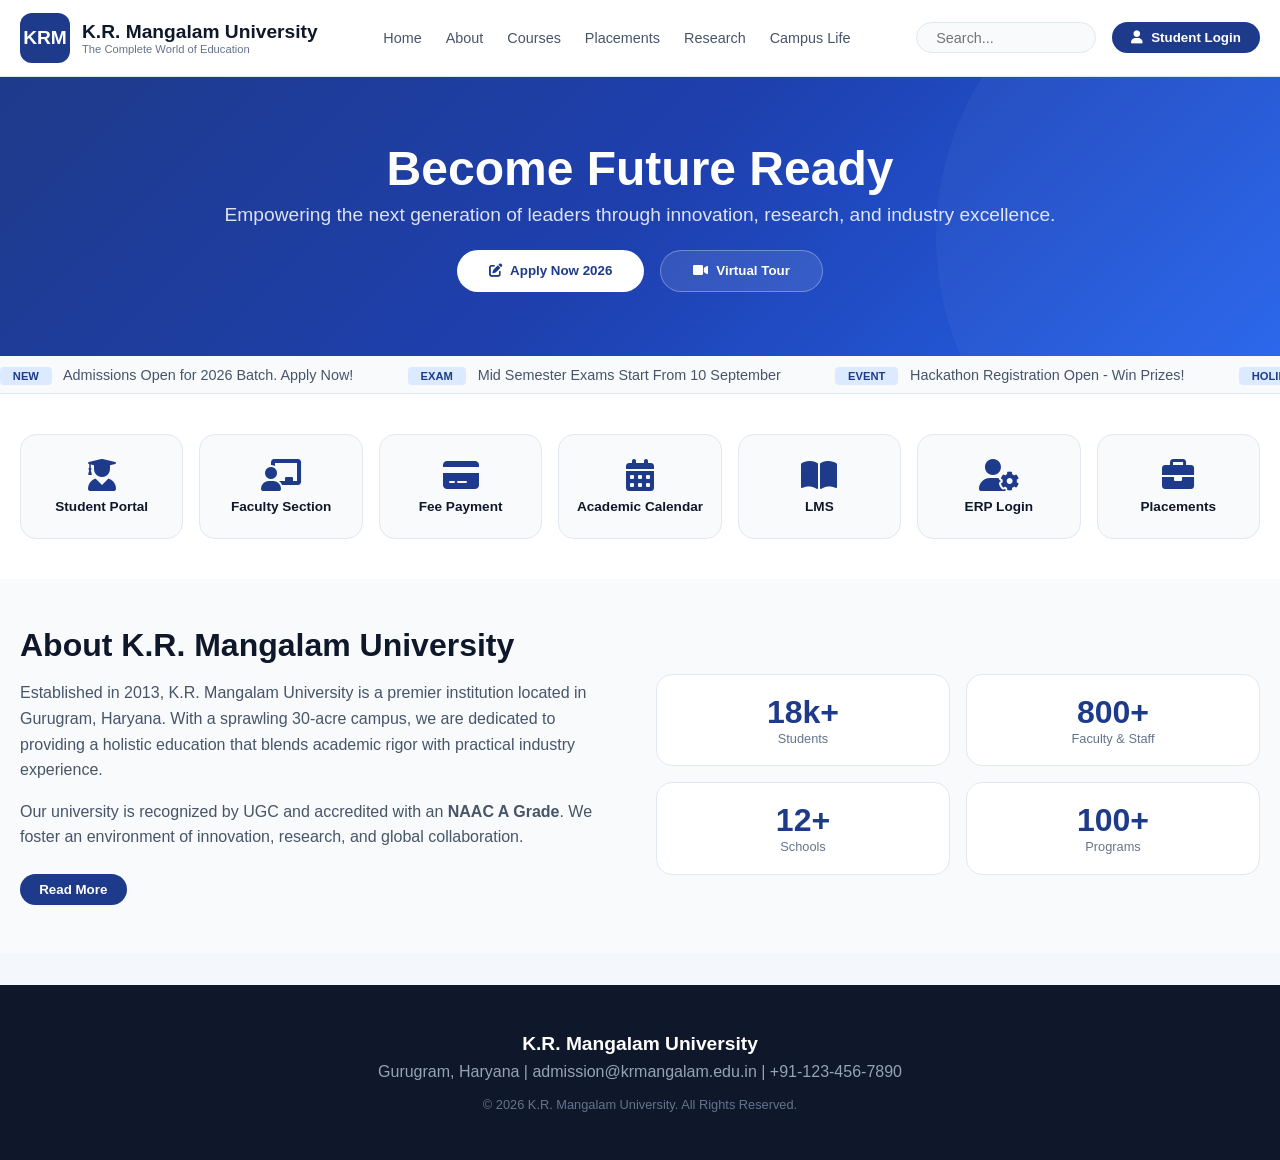
==== commit ad711ba3: "Update INT.HTML" ====
--- a/INT.HTML
+++ b/INT.HTML
@@ -3,41 +3,47 @@
 <head>
     <meta charset="UTF-8" />
     <meta name="viewport" content="width=device-width, initial-scale=1.0" />
-    <title>SOET Portal · Full Navigation</title>
+    <title>K.R. Mangalam University | SOET Portal</title>
     <link rel="stylesheet" href="https://cdnjs.cloudflare.com/ajax/libs/font-awesome/6.0.0-beta3/css/all.min.css" />
     <style>
+        /* ================= BASE & RESET ================= */
         * {
             margin: 0;
             padding: 0;
             box-sizing: border-box;
-            font-family: 'Inter', -apple-system, BlinkMacSystemFont, sans-serif;
-        }
-
+            font-family: 'Inter', 'Segoe UI', Tahoma, Geneva, Verdana, sans-serif;
+        }
         body {
-            background: #f0f4fe;
-            min-height: 100vh;
-            padding: 20px;
-        }
-
-        .app-wrapper {
-            max-width: 1400px;
+            background: #f4f7fc;
+            overflow-x: hidden;
+        }
+        a {
+            text-decoration: none;
+            color: inherit;
+        }
+        ul {
+            list-style: none;
+        }
+        .container {
+            max-width: 1280px;
             margin: 0 auto;
-        }
-
-        /* Toast */
+            padding: 0 20px;
+        }
+
+        /* ================= TOAST ================= */
         .toast {
             position: fixed;
             top: 20px;
             right: 20px;
-            background: #1e2b5e;
+            background: #1e293b;
             color: white;
             padding: 1rem 1.5rem;
             border-radius: 60px;
-            box-shadow: 0 10px 30px rgba(0, 0, 0, 0.2);
+            box-shadow: 0 10px 30px rgba(0, 0, 0, 0.15);
             transform: translateY(-100px);
             opacity: 0;
             transition: all 0.4s cubic-bezier(0.34, 1.56, 0.64, 1);
-            z-index: 1000;
+            z-index: 5000;
             font-weight: 500;
             max-width: 400px;
         }
@@ -46,40 +52,90 @@
             opacity: 1;
         }
         .toast.success {
-            background: #1a7a1a;
+            background: #16a34a;
         }
         .toast.error {
-            background: #b33;
+            background: #dc2626;
         }
         .toast.info {
-            background: #1e2b5e;
-        }
-
-        /* Auth */
+            background: #1e3a8a;
+        }
+
+        /* ================= AUTH MODAL ================= */
+        .auth-overlay {
+            position: fixed;
+            top: 0;
+            left: 0;
+            width: 100vw;
+            height: 100vh;
+            background: rgba(0, 0, 0, 0.7);
+            z-index: 2000;
+            display: none;
+            justify-content: center;
+            align-items: center;
+            backdrop-filter: blur(4px);
+        }
+        .auth-overlay.active {
+            display: flex;
+        }
         .auth-container {
+            background: white;
+            border-radius: 24px;
+            padding: 2.5rem;
+            width: 90%;
             max-width: 420px;
-            margin: 40px auto;
-            background: white;
-            border-radius: 40px;
-            padding: 2rem 2rem 2.5rem;
-            box-shadow: 0 30px 60px rgba(0, 20, 40, 0.12);
-        }
-        .auth-container h1 {
-            font-size: 2rem;
-            font-weight: 700;
-            color: #0b1a3a;
-        }
-        .auth-container h1 span {
-            color: #3d6aff;
+            box-shadow: 0 30px 60px rgba(0, 0, 0, 0.3);
+            animation: fadeInUp 0.3s ease;
+            position: relative;
+        }
+        @keyframes fadeInUp {
+            from {
+                transform: translateY(20px);
+                opacity: 0;
+            }
+            to {
+                transform: translateY(0);
+                opacity: 1;
+            }
+        }
+        .close-auth {
+            position: absolute;
+            top: 15px;
+            right: 20px;
+            font-size: 1.5rem;
+            color: #94a3b8;
+            cursor: pointer;
+            transition: 0.2s;
+            background: none;
+            border: none;
+        }
+        .close-auth:hover {
+            color: #0f172a;
+            transform: rotate(90deg);
+        }
+        .auth-container h2 {
+            font-size: 1.8rem;
+            color: #0f172a;
+            text-align: center;
+            margin-bottom: 0.3rem;
+        }
+        .auth-container h2 span {
+            color: #1e3a8a;
+        }
+        .auth-container p {
+            text-align: center;
+            color: #64748b;
+            margin-bottom: 1.5rem;
+            font-size: 0.9rem;
         }
         .auth-input-group {
-            margin-bottom: 1.2rem;
+            margin-bottom: 1rem;
         }
         .auth-input-group label {
             display: block;
             font-weight: 500;
             font-size: 0.85rem;
-            color: #1d2b4b;
+            color: #334155;
             margin-bottom: 4px;
         }
         .auth-input-group input,
@@ -87,65 +143,355 @@
             width: 100%;
             padding: 0.8rem 1rem;
             border-radius: 60px;
-            border: 1px solid #d6e2f5;
-            background: #fafcff;
+            border: 1px solid #cbd5e1;
+            background: #f8fafc;
             font-size: 0.95rem;
+            outline: none;
+            transition: 0.2s;
         }
         .auth-input-group input:focus {
-            border-color: #3d6aff;
-            outline: none;
-            box-shadow: 0 0 0 3px rgba(61, 106, 255, 0.15);
+            border-color: #1e3a8a;
+            box-shadow: 0 0 0 3px rgba(30, 58, 138, 0.1);
         }
         .auth-btn {
             width: 100%;
             padding: 0.9rem;
             border: none;
-            background: #1e2b5e;
+            background: #1e3a8a;
             color: white;
             font-weight: 600;
             border-radius: 60px;
             font-size: 1rem;
             cursor: pointer;
-            transition: 0.15s;
+            transition: 0.2s;
+            margin-top: 0.5rem;
             display: flex;
             align-items: center;
             justify-content: center;
             gap: 8px;
         }
         .auth-btn:hover {
-            background: #142147;
+            background: #172554;
             transform: scale(1.02);
         }
         .auth-switch {
             text-align: center;
-            margin-top: 1.5rem;
-            color: #5e7299;
+            margin-top: 1.2rem;
+            color: #64748b;
+            font-size: 0.9rem;
         }
         .auth-switch a {
-            color: #1e2b5e;
+            color: #1e3a8a;
             font-weight: 600;
             cursor: pointer;
         }
-        .auth-error,
-        .auth-success {
-            padding: 0.5rem 1rem;
+        .auth-error {
+            background: #fee2e2;
+            color: #991b1b;
+            padding: 0.6rem 1rem;
             border-radius: 60px;
-            font-size: 0.85rem;
             margin-bottom: 1rem;
             display: none;
-        }
-        .auth-error {
-            background: #ffe9e9;
-            color: #b33;
-        }
-        .auth-success {
-            background: #e6f7e6;
-            color: #1a7a1a;
-        }
-
-        /* Dashboard */
+            text-align: center;
+            font-size: 0.85rem;
+        }
+
+        /* ================= PUBLIC HEADER ================= */
+        .public-header {
+            background: white;
+            padding: 0.8rem 0;
+            border-bottom: 1px solid #e2e8f0;
+            position: sticky;
+            top: 0;
+            z-index: 100;
+        }
+        .public-header .container {
+            display: flex;
+            align-items: center;
+            justify-content: space-between;
+            flex-wrap: wrap;
+            gap: 1rem;
+        }
+        .header-brand {
+            display: flex;
+            align-items: center;
+            gap: 12px;
+        }
+        .header-brand .brand-box {
+            width: 50px;
+            height: 50px;
+            background: #1e3a8a;
+            border-radius: 12px;
+            display: flex;
+            align-items: center;
+            justify-content: center;
+            color: white;
+            font-weight: bold;
+            font-size: 1.2rem;
+        }
+        .header-brand h1 {
+            font-size: 1.2rem;
+            font-weight: 700;
+            color: #0f172a;
+            line-height: 1.2;
+        }
+        .header-brand span {
+            display: block;
+            font-weight: 400;
+            font-size: 0.7rem;
+            color: #64748b;
+        }
+        .nav-links {
+            display: flex;
+            gap: 1.5rem;
+            align-items: center;
+            flex-wrap: wrap;
+        }
+        .nav-links a {
+            color: #475569;
+            font-weight: 500;
+            font-size: 0.9rem;
+            transition: 0.2s;
+            cursor: pointer;
+        }
+        .nav-links a:hover {
+            color: #1e3a8a;
+        }
+        .header-actions {
+            display: flex;
+            align-items: center;
+            gap: 1rem;
+        }
+        .btn-login {
+            background: #1e3a8a;
+            color: white;
+            padding: 0.5rem 1.2rem;
+            border-radius: 60px;
+            font-weight: 600;
+            border: none;
+            cursor: pointer;
+            transition: 0.2s;
+            display: flex;
+            align-items: center;
+            gap: 8px;
+        }
+        .btn-login:hover {
+            background: #172554;
+            transform: translateY(-2px);
+        }
+        .search-public {
+            padding: 0.4rem 1.2rem;
+            border: 1px solid #e2e8f0;
+            border-radius: 60px;
+            font-size: 0.9rem;
+            width: 180px;
+            background: #f8fafc;
+            outline: none;
+        }
+        .search-public:focus {
+            border-color: #1e3a8a;
+        }
+
+        /* ================= HERO BANNER ================= */
+        .hero {
+            background: linear-gradient(135deg, #1e3a8a 0%, #1e40af 50%, #2563eb 100%);
+            padding: 4rem 0;
+            text-align: center;
+            color: white;
+            position: relative;
+            overflow: hidden;
+        }
+        .hero::before {
+            content: '';
+            position: absolute;
+            top: -50%;
+            right: -20%;
+            width: 600px;
+            height: 600px;
+            background: rgba(255, 255, 255, 0.03);
+            border-radius: 50%;
+        }
+        .hero-content h1 {
+            font-size: 3rem;
+            margin-bottom: 0.5rem;
+        }
+        .hero-content p {
+            font-size: 1.2rem;
+            color: rgba(255, 255, 255, 0.85);
+            margin-bottom: 1.5rem;
+        }
+        .hero-actions {
+            display: flex;
+            gap: 1rem;
+            justify-content: center;
+            flex-wrap: wrap;
+        }
+        .hero-btn {
+            background: rgba(255, 255, 255, 0.1);
+            border: 1px solid rgba(255, 255, 255, 0.3);
+            padding: 0.8rem 2rem;
+            border-radius: 60px;
+            color: white;
+            font-weight: 600;
+            transition: 0.2s;
+            cursor: pointer;
+            display: flex;
+            align-items: center;
+            gap: 8px;
+        }
+        .hero-btn:hover {
+            background: rgba(255, 255, 255, 0.2);
+            transform: translateY(-2px);
+        }
+        .hero-btn.primary {
+            background: white;
+            color: #1e3a8a;
+            border: none;
+        }
+        .hero-btn.primary:hover {
+            background: #f1f5f9;
+        }
+
+        /* ================= ANNOUNCEMENTS ================= */
+        .ticker-wrap {
+            background: #f8fafc;
+            padding: 0.6rem 0;
+            border-bottom: 1px solid #e2e8f0;
+            overflow: hidden;
+            white-space: nowrap;
+        }
+        .ticker {
+            display: inline-block;
+            animation: ticker 30s linear infinite;
+        }
+        .ticker-item {
+            display: inline-block;
+            padding-right: 50px;
+            font-size: 0.9rem;
+            color: #475569;
+            font-weight: 500;
+        }
+        .ticker-item span {
+            background: #dbeafe;
+            color: #1e3a8a;
+            padding: 0.2rem 0.8rem;
+            border-radius: 4px;
+            font-size: 0.7rem;
+            margin-right: 0.5rem;
+            font-weight: 700;
+        }
+        @keyframes ticker {
+            0% {
+                transform: translateX(100%);
+            }
+            100% {
+                transform: translateX(-100%);
+            }
+        }
+
+        /* ================= QUICK LINKS ================= */
+        .quick-links {
+            padding: 2.5rem 0;
+            background: white;
+        }
+        .grid-7 {
+            display: grid;
+            grid-template-columns: repeat(auto-fit, minmax(150px, 1fr));
+            gap: 1rem;
+            text-align: center;
+        }
+        .quick-card {
+            background: #f8fafc;
+            padding: 1.5rem 1rem;
+            border-radius: 16px;
+            border: 1px solid #e2e8f0;
+            transition: 0.3s;
+            cursor: pointer;
+            color: #0f172a;
+        }
+        .quick-card:hover {
+            transform: translateY(-5px);
+            box-shadow: 0 8px 25px rgba(0, 0, 0, 0.06);
+            border-color: #1e3a8a;
+        }
+        .quick-card i {
+            font-size: 2rem;
+            color: #1e3a8a;
+            margin-bottom: 0.5rem;
+        }
+        .quick-card h4 {
+            font-size: 0.85rem;
+            font-weight: 600;
+        }
+
+        /* ================= ABOUT SECTION ================= */
+        .about-section {
+            padding: 3rem 0;
+            background: #f8fafc;
+        }
+        .about-section .container {
+            display: grid;
+            grid-template-columns: 1fr 1fr;
+            gap: 2rem;
+            align-items: center;
+        }
+        .about-stats {
+            display: grid;
+            grid-template-columns: 1fr 1fr;
+            gap: 1rem;
+            margin-top: 1rem;
+        }
+        .stat-box {
+            background: white;
+            padding: 1.2rem;
+            border-radius: 16px;
+            text-align: center;
+            border: 1px solid #e2e8f0;
+        }
+        .stat-box h3 {
+            font-size: 2rem;
+            color: #1e3a8a;
+        }
+        .stat-box p {
+            font-size: 0.8rem;
+            color: #64748b;
+        }
+        @media (max-width: 900px) {
+            .about-section .container {
+                grid-template-columns: 1fr;
+            }
+        }
+
+        /* ================= PUBLIC FOOTER ================= */
+        .public-footer {
+            background: #0f172a;
+            color: white;
+            padding: 3rem 0;
+            text-align: center;
+            margin-top: 2rem;
+        }
+        .public-footer h4 {
+            font-size: 1.2rem;
+            margin-bottom: 0.5rem;
+        }
+        .public-footer p {
+            color: #94a3b8;
+        }
+        .public-footer .copy {
+            margin-top: 1rem;
+            font-size: 0.8rem;
+            color: #64748b;
+        }
+
+        /* ================= DASHBOARD ================= */
         .dashboard {
             display: none;
+            width: 100%;
+            max-width: 1400px;
+            margin: 0 auto;
+            padding: 20px;
+            background: #f4f7fc;
+            min-height: 100vh;
         }
         .dashboard.active {
             display: block;
@@ -171,7 +517,7 @@
             gap: 1.5rem;
         }
         .logo-icon {
-            background: linear-gradient(135deg, #1e2b5e, #3d6aff);
+            background: linear-gradient(135deg, #1e3a8a, #2563eb);
             color: white;
             width: 42px;
             height: 42px;
@@ -185,10 +531,10 @@
         .logo-text {
             font-size: 1.4rem;
             font-weight: 700;
-            color: #0b1a3a;
+            color: #0f172a;
         }
         .logo-text span {
-            color: #3d6aff;
+            color: #1e3a8a;
         }
 
         .taskbar-center {
@@ -221,14 +567,14 @@
             transform: scale(1.05);
         }
         .taskbar-btn:hover i {
-            color: #3d6aff;
+            color: #1e3a8a;
         }
         .taskbar-btn .popup-circle {
             position: absolute;
             bottom: calc(100% + 12px);
             left: 50%;
             transform: translateX(-50%) scale(0);
-            background: #1e2b5e;
+            background: #1e3a8a;
             color: white;
             padding: 0.5rem 1rem;
             border-radius: 60px;
@@ -247,7 +593,7 @@
             left: 50%;
             transform: translateX(-50%);
             border: 6px solid transparent;
-            border-top-color: #1e2b5e;
+            border-top-color: #1e3a8a;
         }
         .taskbar-btn:hover .popup-circle {
             transform: translateX(-50%) scale(1);
@@ -255,10 +601,10 @@
         }
         .taskbar-btn.active {
             background: #eef3fe;
-            color: #1e2b5e;
+            color: #1e3a8a;
         }
         .taskbar-btn.active i {
-            color: #3d6aff;
+            color: #1e3a8a;
         }
 
         .taskbar-right {
@@ -276,7 +622,7 @@
         }
         .user-badge i {
             font-size: 1.2rem;
-            color: #1e2b5e;
+            color: #1e3a8a;
         }
         .logout-btn {
             background: transparent;
@@ -289,11 +635,11 @@
             transition: 0.1s;
         }
         .logout-btn:hover {
-            background: #ffe9e9;
-            color: #b33;
+            background: #fee2e2;
+            color: #dc2626;
         }
         .role-tag {
-            background: #1e2b5e;
+            background: #1e3a8a;
             color: white;
             padding: 0.2rem 1rem;
             border-radius: 60px;
@@ -339,16 +685,16 @@
             right: -10%;
             width: 300px;
             height: 300px;
-            background: radial-gradient(circle, rgba(61, 106, 255, 0.05), transparent);
+            background: radial-gradient(circle, rgba(30, 58, 138, 0.05), transparent);
             border-radius: 50%;
         }
         .welcome-block h2 {
             font-weight: 600;
             font-size: 1.6rem;
-            color: #0b1a3a;
+            color: #0f172a;
         }
         .welcome-block p {
-            color: #3d5280;
+            color: #475569;
             margin-top: 0.2rem;
         }
         .stat-row {
@@ -374,8 +720,20 @@
             grid-template-columns: 1fr 1fr;
             gap: 1.8rem;
         }
+        .grid-3 {
+            display: grid;
+            grid-template-columns: 1fr 1fr 1fr;
+            gap: 1.8rem;
+        }
+        .grid-4 {
+            display: grid;
+            grid-template-columns: 1fr 1fr 1fr 1fr;
+            gap: 1.8rem;
+        }
         @media (max-width: 900px) {
-            .grid-2 {
+            .grid-2,
+            .grid-3,
+            .grid-4 {
                 grid-template-columns: 1fr;
             }
         }
@@ -400,18 +758,34 @@
         .card-header h3 {
             font-weight: 600;
             font-size: 1.1rem;
-            color: #0b1a3a;
+            color: #0f172a;
             display: flex;
             align-items: center;
             gap: 8px;
         }
         .card-header i {
-            color: #3d6aff;
+            color: #1e3a8a;
         }
 
         .badge-soft {
             background: #eef3fe;
-            color: #1e3b8a;
+            color: #1e3a8a;
+            padding: 0.2rem 0.9rem;
+            border-radius: 40px;
+            font-size: 0.7rem;
+            font-weight: 600;
+        }
+        .badge-success {
+            background: #dcfce7;
+            color: #16a34a;
+            padding: 0.2rem 0.9rem;
+            border-radius: 40px;
+            font-size: 0.7rem;
+            font-weight: 600;
+        }
+        .badge-danger {
+            background: #fee2e2;
+            color: #dc2626;
             padding: 0.2rem 0.9rem;
             border-radius: 40px;
             font-size: 0.7rem;
@@ -434,7 +808,7 @@
         .progress-fill {
             height: 100%;
             border-radius: 20px;
-            background: linear-gradient(90deg, #3d6aff, #6b8cff);
+            background: linear-gradient(90deg, #1e3a8a, #2563eb);
             transition: width 0.6s ease;
         }
 
@@ -457,7 +831,7 @@
             gap: 0.5rem;
         }
         .alert-list .alert-name i {
-            color: #ff6b6b;
+            color: #dc2626;
             font-size: 0.7rem;
         }
 
@@ -477,13 +851,14 @@
             align-items: center;
             justify-content: space-between;
             transition: 0.2s;
+            cursor: pointer;
         }
         .student-chip:hover {
             background: #eef3fe;
             transform: scale(1.02);
         }
         .student-chip i {
-            color: #3d6aff;
+            color: #1e3a8a;
             font-size: 0.7rem;
             opacity: 0.6;
         }
@@ -507,14 +882,14 @@
             transform: scale(1.03);
         }
         .btn-primary {
-            background: linear-gradient(135deg, #1e2b5e, #3d6aff);
+            background: linear-gradient(135deg, #1e3a8a, #2563eb);
             color: white;
         }
         .btn-primary i {
             color: white;
         }
         .btn-primary:hover {
-            box-shadow: 0 4px 15px rgba(61, 106, 255, 0.3);
+            box-shadow: 0 4px 15px rgba(30, 58, 138, 0.3);
         }
         .btn-outline {
             background: transparent;
@@ -523,27 +898,50 @@
         .btn-outline:hover {
             background: #f0f5ff;
         }
+        .btn-success {
+            background: #dcfce7;
+            color: #16a34a;
+        }
+        .btn-success:hover {
+            background: #bbf7d0;
+        }
         .btn-danger {
-            background: #fee9e9;
-            color: #b33;
+            background: #fee2e2;
+            color: #dc2626;
         }
         .btn-danger:hover {
-            background: #fdd5d5;
+            background: #fecaca;
         }
 
         .flex {
             display: flex;
             align-items: center;
             gap: 0.6rem;
+        }
+        .flex-wrap {
+            flex-wrap: wrap;
         }
         .mt-2 {
             margin-top: 1rem;
         }
+        .mb-2 {
+            margin-bottom: 1rem;
+        }
         .gap-1 {
             gap: 0.5rem;
         }
+        .gap-2 {
+            gap: 1rem;
+        }
         .hidden {
             display: none !important;
+        }
+        .text-center {
+            text-align: center;
+        }
+        .text-muted {
+            color: #64748b;
+            font-size: 0.85rem;
         }
 
         /* Admin Panel */
@@ -578,7 +976,7 @@
             transition: 0.2s;
         }
         .admin-tag i.fa-times:hover {
-            color: #c73e3e;
+            color: #dc2626;
             transform: scale(1.2);
         }
 
@@ -588,11 +986,23 @@
             border: 1px solid #d6e2f5;
             background: #fafcff;
             font-size: 0.9rem;
+            outline: none;
         }
         .input-slim:focus {
-            border-color: #3d6aff;
+            border-color: #1e3a8a;
+            box-shadow: 0 0 0 3px rgba(30, 58, 138, 0.1);
+        }
+        .input-slim-dark {
+            padding: 0.6rem 1rem;
+            border-radius: 60px;
+            border: 1px solid #cbd5e1;
+            background: white;
+            font-size: 0.9rem;
             outline: none;
-            box-shadow: 0 0 0 3px rgba(61, 106, 255, 0.1);
+            width: 100%;
+        }
+        .input-slim-dark:focus {
+            border-color: #1e3a8a;
         }
 
         .footer-note {
@@ -607,17 +1017,11 @@
         .faculty-only {
             display: none;
         }
-
-        /* Page specific styles */
-        .page-header {
-            margin-bottom: 1.5rem;
-        }
-        .page-header h2 {
-            font-size: 1.8rem;
-            color: #0b1a3a;
-        }
-        .page-header p {
-            color: #3d5280;
+        .student-only {
+            display: none;
+        }
+        .admin-only {
+            display: none;
         }
 
         .table-container {
@@ -653,10 +1057,6 @@
             text-align: center;
             border: 2px dashed #dce5f2;
         }
-        .qr-display i {
-            font-size: 6rem;
-            color: #1e2b5e;
-        }
         .qr-display .qr-code {
             background: #f4f8ff;
             padding: 2rem;
@@ -666,472 +1066,702 @@
         }
         .qr-display .qr-code i {
             font-size: 8rem;
-            color: #1e2b5e;
-        }
-
-        /* Role access denied */
-        .access-denied {
-            background: #fff5f5;
-            border: 1px solid #ffd4d4;
+            color: #1e3a8a;
+        }
+
+        .page-header {
+            margin-bottom: 1.5rem;
+        }
+        .page-header h2 {
+            font-size: 1.8rem;
+            color: #0f172a;
+        }
+        .page-header p {
+            color: #475569;
+        }
+
+        /* Feature cards */
+        .feature-card {
+            background: #f8fafc;
             border-radius: 16px;
-            padding: 2rem;
+            padding: 1.5rem;
             text-align: center;
-            color: #b33;
-        }
-        .access-denied i {
-            font-size: 3rem;
-            margin-bottom: 1rem;
-            display: block;
+            border: 1px solid #e2e8f0;
+            transition: 0.3s;
+            cursor: pointer;
+        }
+        .feature-card:hover {
+            transform: translateY(-5px);
+            box-shadow: 0 8px 25px rgba(0, 0, 0, 0.06);
+            border-color: #1e3a8a;
+        }
+        .feature-card i {
+            font-size: 2.5rem;
+            color: #1e3a8a;
+            margin-bottom: 0.8rem;
+        }
+        .feature-card h4 {
+            font-size: 1rem;
+            color: #0f172a;
+            margin-bottom: 0.3rem;
+        }
+        .feature-card p {
+            font-size: 0.8rem;
+            color: #64748b;
+        }
+
+        /* Chat/AI Assistant */
+        .chat-container {
+            background: #f8fafc;
+            border-radius: 16px;
+            padding: 1rem;
+            max-height: 300px;
+            overflow-y: auto;
+            border: 1px solid #e2e8f0;
+        }
+        .chat-msg {
+            padding: 0.6rem 1rem;
+            border-radius: 12px;
+            margin-bottom: 0.5rem;
+            max-width: 80%;
+        }
+        .chat-msg.user {
+            background: #1e3a8a;
+            color: white;
+            margin-left: auto;
+        }
+        .chat-msg.ai {
+            background: white;
+            color: #0f172a;
+            border: 1px solid #e2e8f0;
+        }
+        .chat-input-wrap {
+            display: flex;
+            gap: 0.5rem;
+            margin-top: 0.8rem;
+        }
+        .chat-input-wrap input {
+            flex: 1;
+            padding: 0.6rem 1rem;
+            border-radius: 60px;
+            border: 1px solid #cbd5e1;
+            outline: none;
+        }
+        .chat-input-wrap input:focus {
+            border-color: #1e3a8a;
+        }
+
+        /* Calendar */
+        .calendar-grid {
+            display: grid;
+            grid-template-columns: repeat(7, 1fr);
+            gap: 0.3rem;
+            text-align: center;
+        }
+        .calendar-grid .cal-header {
+            font-weight: 600;
+            color: #64748b;
+            font-size: 0.8rem;
+            padding: 0.3rem;
+        }
+        .calendar-grid .cal-day {
+            padding: 0.5rem;
+            border-radius: 8px;
+            font-size: 0.85rem;
+            cursor: pointer;
+            transition: 0.2s;
+        }
+        .calendar-grid .cal-day:hover {
+            background: #eef3fe;
+        }
+        .calendar-grid .cal-day.active {
+            background: #1e3a8a;
+            color: white;
+        }
+        .calendar-grid .cal-day.event {
+            background: #dbeafe;
+            color: #1e3a8a;
+        }
+        .calendar-grid .cal-day.weekend {
+            color: #94a3b8;
         }
     </style>
 </head>
 <body>
 
-    <div class="app-wrapper">
-        <!-- Toast -->
-        <div id="toast" class="toast">Notification</div>
-
-        <!-- Auth -->
-        <div id="authContainer" class="auth-container">
-            <h1>SOET<span>Connect</span></h1>
-            <div style="color:#506080;margin-bottom:2rem;">AI-powered college portal</div>
-            <div id="authError" class="auth-error"></div>
-            <div id="authSuccess" class="auth-success"></div>
+    <!-- Toast -->
+    <div id="toast" class="toast">Notification</div>
+
+    <!-- AUTH MODAL -->
+    <div id="authOverlay" class="auth-overlay">
+        <div class="auth-container">
+            <button class="close-auth" onclick="closeLogin()"><i class="fas fa-times"></i></button>
+            <h2>SOET <span>Portal</span></h2>
+            <p id="authSubText">Access your Academic & ERP Dashboard</p>
+            <div id="authError" class="auth-error">Error message</div>
             <form id="authForm">
-                <div class="auth-input-group">
+                <div class="auth-input-group" id="authNameGroup" style="display:none;">
                     <label>Full Name</label>
-                    <input type="text" id="authName" placeholder="John Doe" />
+                    <input type="text" id="authName" placeholder="Enter your full name" />
                 </div>
                 <div class="auth-input-group">
                     <label>Email Address</label>
-                    <input type="email" id="authEmail" placeholder="you@college.edu" required />
+                    <input type="email" id="authEmail" placeholder="student@krmangalam.edu" required />
                 </div>
                 <div class="auth-input-group">
-                    <label>Password (min 6)</label>
+                    <label>Password</label>
                     <input type="password" id="authPassword" placeholder="••••••••" required />
                 </div>
                 <div class="auth-input-group">
                     <label>Role</label>
                     <select id="authRole">
+                        <option value="student">Student</option>
                         <option value="faculty">Faculty</option>
-                        <option value="student">Student</option>
                         <option value="admin">Admin</option>
                     </select>
                 </div>
-                <button type="submit" class="auth-btn" id="authSubmitBtn">
-                    <i class="fas fa-arrow-right-to-bracket"></i> Sign In
-                </button>
+                <button type="submit" class="auth-btn" id="authSubmitBtn"><i class="fas fa-arrow-right-to-bracket"></i> Sign In</button>
             </form>
             <div class="auth-switch">
-                <span id="authSwitchText">Don't have an account?</span>
-                <a id="switchToSignup">Sign up</a>
+                <span id="authSwitchText">Don't have an account? </span>
+                <a id="switchToSignup">Register</a>
             </div>
         </div>
-
-        <!-- Dashboard -->
-        <div id="dashboard" class="dashboard">
-
-            <!-- Taskbar -->
-            <div class="taskbar">
-                <div class="taskbar-left">
-                    <div class="logo-icon">SO</div>
-                    <div class="logo-text">SOET<span>Connect</span></div>
-                </div>
-                <div class="taskbar-center">
-                    <button class="taskbar-btn active" data-page="dashboard">
-                        <i class="fas fa-home"></i> Dashboard
-                        <span class="popup-circle">🏠 Home</span>
-                    </button>
-                    <button class="taskbar-btn" data-page="attendance">
-                        <i class="fas fa-clipboard-check"></i> Attendance
-                        <span class="popup-circle">📋 Mark</span>
-                    </button>
-                    <button class="taskbar-btn" data-page="syllabus">
-                        <i class="fas fa-book"></i> Syllabus
-                        <span class="popup-circle">📚 Track</span>
-                    </button>
-                    <button class="taskbar-btn" data-page="timetable">
-                        <i class="fas fa-calendar-alt"></i> Timetable
-                        <span class="popup-circle">📅 View</span>
-                    </button>
-                    <button class="taskbar-btn" data-page="qr">
-                        <i class="fas fa-qrcode"></i> QR
-                        <span class="popup-circle">📱 Generate</span>
-                    </button>
-                </div>
-                <div class="taskbar-right">
-                    <div class="user-badge">
-                        <i class="fas fa-user-circle"></i>
-                        <span id="dashUserName">User</span>
-                        <span class="role-tag" id="dashRoleTag">ROLE</span>
-                        <button class="logout-btn" id="logoutBtn"><i class="fas fa-sign-out-alt"></i></button>
+    </div>
+
+    <!-- ================= PUBLIC WEBSITE ================= -->
+    <div id="publicWebsite">
+        <header class="public-header">
+            <div class="container">
+                <div class="header-brand">
+                    <div class="brand-box">KRM</div>
+                    <h1>K.R. Mangalam University <span>The Complete World of Education</span></h1>
+                </div>
+                <div class="nav-links">
+                    <a onclick="scrollToSection('hero')">Home</a>
+                    <a onclick="scrollToSection('about')">About</a>
+                    <a>Courses</a>
+                    <a>Placements</a>
+                    <a>Research</a>
+                    <a>Campus Life</a>
+                </div>
+                <div class="header-actions">
+                    <input type="text" class="search-public" placeholder="Search...">
+                    <button class="btn-login" onclick="openLogin()"><i class="fas fa-user"></i> Student Login</button>
+                </div>
+            </div>
+        </header>
+
+        <section id="hero" class="hero">
+            <div class="container hero-content">
+                <h1>Become Future Ready</h1>
+                <p>Empowering the next generation of leaders through innovation, research, and industry excellence.</p>
+                <div class="hero-actions">
+                    <button class="hero-btn primary"><i class="fas fa-edit"></i> Apply Now 2026</button>
+                    <button class="hero-btn"><i class="fas fa-video"></i> Virtual Tour</button>
+                </div>
+            </div>
+        </section>
+
+        <div class="ticker-wrap">
+            <div class="ticker">
+                <div class="ticker-item"><span>NEW</span> Admissions Open for 2026 Batch. Apply Now!</div>
+                <div class="ticker-item"><span>EXAM</span> Mid Semester Exams Start From 10 September</div>
+                <div class="ticker-item"><span>EVENT</span> Hackathon Registration Open - Win Prizes!</div>
+                <div class="ticker-item"><span>HOLIDAY</span> University Closed on 15th August for Independence Day</div>
+            </div>
+        </div>
+
+        <section class="quick-links">
+            <div class="container">
+                <div class="grid-7">
+                    <div class="quick-card" onclick="openLogin()"><i class="fas fa-user-graduate"></i><h4>Student Portal</h4></div>
+                    <div class="quick-card" onclick="openLogin()"><i class="fas fa-chalkboard-teacher"></i><h4>Faculty Section</h4></div>
+                    <div class="quick-card"><i class="fas fa-credit-card"></i><h4>Fee Payment</h4></div>
+                    <div class="quick-card"><i class="fas fa-calendar-alt"></i><h4>Academic Calendar</h4></div>
+                    <div class="quick-card"><i class="fas fa-book-open"></i><h4>LMS</h4></div>
+                    <div class="quick-card" onclick="openLogin()"><i class="fas fa-user-cog"></i><h4>ERP Login</h4></div>
+                    <div class="quick-card"><i class="fas fa-briefcase"></i><h4>Placements</h4></div>
+                </div>
+            </div>
+        </section>
+
+        <section id="about" class="about-section">
+            <div class="container">
+                <div>
+                    <h2 style="font-size:2rem;color:#0f172a;margin-bottom:1rem;">About K.R. Mangalam University</h2>
+                    <p style="color:#475569;line-height:1.6;margin-bottom:1rem;">
+                        Established in 2013, K.R. Mangalam University is a premier institution located in Gurugram, Haryana.
+                        With a sprawling 30-acre campus, we are dedicated to providing a holistic education that blends academic rigor with practical industry experience.
+                    </p>
+                    <p style="color:#475569;line-height:1.6;">
+                        Our university is recognized by UGC and accredited with an <strong>NAAC A Grade</strong>. We foster an environment of innovation, research, and global collaboration.
+                    </p>
+                    <button class="btn-login" style="margin-top:1.5rem;" onclick="showToast('📖 Read more about our history','info')">Read More</button>
+                </div>
+                <div>
+                    <div class="about-stats">
+                        <div class="stat-box"><h3>18k+</h3><p>Students</p></div>
+                        <div class="stat-box"><h3>800+</h3><p>Faculty & Staff</p></div>
+                        <div class="stat-box"><h3>12+</h3><p>Schools</p></div>
+                        <div class="stat-box"><h3>100+</h3><p>Programs</p></div>
                     </div>
                 </div>
             </div>
-
-            <!-- ========== PAGE: DASHBOARD ========== -->
-            <div id="page-dashboard" class="page-content active">
-                <!-- Welcome -->
-                <div class="welcome-block" id="welcomeBlock">
-                    <h2 id="greeting">👋 Welcome back, User</h2>
-                    <p id="subGreeting">You've completed 72% of your weekly targets. Mid-sems in 14 days.</p>
-                    <div class="stat-row">
-                        <span class="stat-chip"><i class="fas fa-calendar-check"></i> Today, OCT 24</span>
-                        <span class="stat-chip"><i class="fas fa-clock"></i> 11:30 AM · CS402</span>
-                        <span class="stat-chip"><i class="fas fa-users"></i> 12 students</span>
+        </section>
+
+        <footer class="public-footer">
+            <div class="container">
+                <h4>K.R. Mangalam University</h4>
+                <p>Gurugram, Haryana | admission@krmangalam.edu.in | +91-123-456-7890</p>
+                <div class="copy">&copy; 2026 K.R. Mangalam University. All Rights Reserved.</div>
+            </div>
+        </footer>
+    </div>
+
+    <!-- ================= DASHBOARD ================= -->
+    <div id="dashboard" class="dashboard">
+        <div class="taskbar">
+            <div class="taskbar-left">
+                <div class="logo-icon">SO</div>
+                <div class="logo-text">SOET<span>Connect</span></div>
+            </div>
+            <div class="taskbar-center">
+                <button class="taskbar-btn active" data-page="dashboard"><i class="fas fa-home"></i> Dashboard<span class="popup-circle">🏠 Home</span></button>
+                <button class="taskbar-btn student-only" data-page="assignments"><i class="fas fa-tasks"></i> Assignments<span class="popup-circle">📝 Submit</span></button>
+                <button class="taskbar-btn student-only" data-page="materials"><i class="fas fa-file-pdf"></i> Materials<span class="popup-circle">📚 Notes</span></button>
+                <button class="taskbar-btn student-only" data-page="fees"><i class="fas fa-credit-card"></i> Fees<span class="popup-circle">💰 Pay</span></button>
+                <button class="taskbar-btn student-only" data-page="results"><i class="fas fa-graduation-cap"></i> Results<span class="popup-circle">📊 Exams</span></button>
+                <button class="taskbar-btn student-only" data-page="certificates"><i class="fas fa-certificate"></i> Certificates<span class="popup-circle">📜 Download</span></button>
+                <button class="taskbar-btn student-only" data-page="helpdesk"><i class="fas fa-headset"></i> Help Desk<span class="popup-circle">🆘 Support</span></button>
+                <button class="taskbar-btn student-only" data-page="events"><i class="fas fa-calendar-check"></i> Events<span class="popup-circle">🎉 Campus</span></button>
+                <button class="taskbar-btn student-only" data-page="hostel"><i class="fas fa-hotel"></i> Hostel<span class="popup-circle">🏠 Stay</span></button>
+                <button class="taskbar-btn student-only" data-page="transport"><i class="fas fa-bus"></i> Transport<span class="popup-circle">🚌 Bus</span></button>
+                <button class="taskbar-btn student-only" data-page="lms"><i class="fas fa-chalkboard"></i> LMS<span class="popup-circle">📖 Learning</span></button>
+                <button class="taskbar-btn student-only" data-page="calendar"><i class="fas fa-calendar-alt"></i> Calendar<span class="popup-circle">📅 Dates</span></button>
+                <button class="taskbar-btn student-only" data-page="ai-assistant"><i class="fas fa-robot"></i> AI Study<span class="popup-circle">🤖 Help</span></button>
+                <button class="taskbar-btn faculty-only" data-page="attendance"><i class="fas fa-clipboard-check"></i> Attendance<span class="popup-circle">📋 Mark</span></button>
+                <button class="taskbar-btn faculty-only" data-page="syllabus"><i class="fas fa-book"></i> Syllabus<span class="popup-circle">📚 Track</span></button>
+                <button class="taskbar-btn faculty-only" data-page="timetable"><i class="fas fa-calendar-alt"></i> Timetable<span class="popup-circle">📅 View</span></button>
+                <button class="taskbar-btn faculty-only" data-page="qr"><i class="fas fa-qrcode"></i> QR<span class="popup-circle">📱 Generate</span></button>
+            </div>
+            <div class="taskbar-right">
+                <div class="user-badge">
+                    <i class="fas fa-user-circle"></i>
+                    <span id="dashUserName">User</span>
+                    <span class="role-tag" id="dashRoleTag">ROLE</span>
+                    <button class="logout-btn" id="logoutBtn"><i class="fas fa-sign-out-alt"></i></button>
+                </div>
+            </div>
+        </div>
+
+        <!-- ================= PAGE: DASHBOARD ================= -->
+        <div id="page-dashboard" class="page-content active">
+            <div class="welcome-block" id="welcomeBlock">
+                <h2 id="greeting">👋 Welcome back, User</h2>
+                <p id="subGreeting">You've completed 72% of your weekly targets. Mid-sems in 14 days.</p>
+                <div class="stat-row">
+                    <span class="stat-chip"><i class="fas fa-calendar-check"></i> Today, OCT 24</span>
+                    <span class="stat-chip"><i class="fas fa-clock"></i> 11:30 AM · CS402</span>
+                    <span class="stat-chip"><i class="fas fa-users"></i> 12 students</span>
+                </div>
+            </div>
+
+            <!-- Student Quick Features -->
+            <div class="student-only">
+                <div class="grid-3 mb-2">
+                    <div class="feature-card" onclick="navigateTo('assignments')"><i class="fas fa-tasks"></i><h4>Assignments</h4><p>3 Pending</p></div>
+                    <div class="feature-card" onclick="navigateTo('materials')"><i class="fas fa-file-pdf"></i><h4>Study Materials</h4><p>12 New</p></div>
+                    <div class="feature-card" onclick="navigateTo('fees')"><i class="fas fa-credit-card"></i><h4>Fee Status</h4><p>₹45,000 Due</p></div>
+                </div>
+                <div class="grid-3 mb-2">
+                    <div class="feature-card" onclick="navigateTo('results')"><i class="fas fa-graduation-cap"></i><h4>Results</h4><p>CGPA: 8.5</p></div>
+                    <div class="feature-card" onclick="navigateTo('certificates')"><i class="fas fa-certificate"></i><h4>Certificates</h4><p>3 Available</p></div>
+                    <div class="feature-card" onclick="navigateTo('ai-assistant')"><i class="fas fa-robot"></i><h4>AI Study Assistant</h4><p>Ask anything!</p></div>
+                </div>
+            </div>
+
+            <div class="grid-2">
+                <div>
+                    <div class="card">
+                        <div class="card-header"><h3><i class="fas fa-chart-line"></i> Syllabus Velocity</h3><span class="badge-soft">4 courses</span></div>
+                        <div class="progress-item"><span>Distributed Systems</span><span>75%</span><div class="progress-bar"><div class="progress-fill" style="width:75%"></div></div></div>
+                        <div class="progress-item"><span>Data Structures</span><span>32%</span><div class="progress-bar"><div class="progress-fill" style="width:32%"></div></div></div>
+                        <div class="progress-item"><span>Neural Networks</span><span>85%</span><div class="progress-bar"><div class="progress-fill" style="width:85%"></div></div></div>
                     </div>
-                </div>
-
-                <div class="grid-2">
-                    <!-- LEFT -->
-                    <div>
-                        <!-- Syllabus Velocity -->
-                        <div class="card">
-                            <div class="card-header">
-                                <h3><i class="fas fa-chart-line"></i> Syllabus Velocity</h3>
-                                <span class="badge-soft">4 courses</span>
-                            </div>
-                            <div id="syllabusContainer">
-                                <div class="progress-item">
-                                    <span>Distributed Systems</span>
-                                    <span>75%</span>
-                                    <div class="progress-bar"><div class="progress-fill" style="width:75%"></div></div>
-                                </div>
-                                <div class="progress-item">
-                                    <span>Data Structures</span>
-                                    <span>32%</span>
-                                    <div class="progress-bar"><div class="progress-fill" style="width:32%"></div></div>
-                                </div>
-                                <div class="progress-item">
-                                    <span>Neural Networks</span>
-                                    <span>85%</span>
-                                    <div class="progress-bar"><div class="progress-fill" style="width:85%"></div></div>
-                                </div>
-                            </div>
+
+                    <div class="card" id="criticalAlertsCard">
+                        <div class="card-header"><h3><i class="fas fa-exclamation-triangle"></i> Critical Alerts</h3><span class="badge-soft">3</span></div>
+                        <ul class="alert-list">
+                            <li><span class="alert-name"><i class="fas fa-circle"></i> Felix Henderson</span><span class="badge-soft" style="background:#fee2e2;color:#dc2626;">62%</span></li>
+                            <li><span class="alert-name"><i class="fas fa-circle"></i> Sarah Jenkins</span><span class="badge-soft" style="background:#fee2e2;color:#dc2626;">68%</span></li>
+                            <li><span class="alert-name"><i class="fas fa-circle"></i> Marcus Thorne</span><span class="badge-soft" style="background:#fee2e2;color:#dc2626;">71%</span></li>
+                        </ul>
+                        <div class="flex mt-2"><i class="fas fa-chevron-right" style="color:#1e3a8a;"></i><span style="font-size:0.9rem;cursor:pointer;color:#1e3a8a;" onclick="viewAllStudents()">View All (12 Students)</span></div>
+                    </div>
+
+                    <div class="card" id="qrCard">
+                        <div class="card-header"><h3><i class="fas fa-qrcode"></i> Generate QR Session</h3><span class="badge-success">● active</span></div>
+                        <div class="flex gap-1" style="flex-wrap:wrap;">
+                            <i class="fas fa-qrcode" style="font-size:2rem;color:#1e3a8a;"></i>
+                            <span style="font-weight:500;">CS402 · 11:30 AM</span>
+                            <button class="btn btn-primary" onclick="generateQR()" style="margin-left:auto;"><i class="fas fa-sync-alt"></i> Generate</button>
                         </div>
-
-                        <!-- Critical Alerts - Hidden for Students -->
-                        <div class="card" id="criticalAlertsCard">
-                            <div class="card-header">
-                                <h3><i class="fas fa-exclamation-triangle"></i> Critical Alerts</h3>
-                                <span class="badge-soft" id="alertCount">3</span>
-                            </div>
-                            <ul class="alert-list" id="alertList">
-                                <li>
-                                    <span class="alert-name"><i class="fas fa-circle"></i> Felix Henderson</span>
-                                    <span class="badge-soft" style="background:#fee9e9;color:#b33;">62%</span>
-                                </li>
-                                <li>
-                                    <span class="alert-name"><i class="fas fa-circle"></i> Sarah Jenkins</span>
-                                    <span class="badge-soft" style="background:#fee9e9;color:#b33;">68%</span>
-                                </li>
-                                <li>
-                                    <span class="alert-name"><i class="fas fa-circle"></i> Marcus Thorne</span>
-                                    <span class="badge-soft" style="background:#fee9e9;color:#b33;">71%</span>
-                                </li>
-                            </ul>
-                            <div class="flex mt-2">
-                                <i class="fas fa-chevron-right" style="color:#3d6aff;"></i>
-                                <span style="font-size:0.9rem;cursor:pointer;color:#3d6aff;" onclick="viewAllStudents()">View All (12 Students)</span>
-                            </div>
-                        </div>
-
-                        <!-- Generate QR Session - Hidden for Students -->
-                        <div class="card" id="qrCard">
-                            <div class="card-header">
-                                <h3><i class="fas fa-qrcode"></i> Generate QR Session</h3>
-                                <span class="badge-soft" id="qrStatus" style="background:#e6f7e6;color:#1a7a1a;">● active</span>
-                            </div>
-                            <div class="flex gap-1" style="flex-wrap:wrap;">
-                                <i class="fas fa-qrcode" style="font-size:2rem;color:#1e2b5e;"></i>
-                                <span style="font-weight:500;">CS402 · 11:30 AM</span>
-                                <button class="btn btn-primary" onclick="generateQR()" style="margin-left:auto;">
-                                    <i class="fas fa-sync-alt"></i> Generate
-                                </button>
-                            </div>
-                            <div class="student-grid" id="studentGrid">
-                                <div class="student-chip">Ishani <i class="fas fa-check-circle"></i></div>
-                                <div class="student-chip">Vihaan <i class="fas fa-check-circle"></i></div>
-                                <div class="student-chip">Ananya <i class="fas fa-check-circle"></i></div>
-                                <div class="student-chip">Rohan <i class="fas fa-check-circle"></i></div>
-                                <div class="student-chip">Meera <i class="fas fa-check-circle"></i></div>
-                                <div class="student-chip">Aditya <i class="fas fa-check-circle"></i></div>
-                                <div class="student-chip">Sia <i class="fas fa-check-circle"></i></div>
-                                <div class="student-chip">Aarav <i class="fas fa-check-circle"></i></div>
-                            </div>
+                        <div class="student-grid">
+                            <div class="student-chip">Ishani <i class="fas fa-check-circle"></i></div>
+                            <div class="student-chip">Vihaan <i class="fas fa-check-circle"></i></div>
+                            <div class="student-chip">Ananya <i class="fas fa-check-circle"></i></div>
+                            <div class="student-chip">Rohan <i class="fas fa-check-circle"></i></div>
+                            <div class="student-chip">Meera <i class="fas fa-check-circle"></i></div>
+                            <div class="student-chip">Aditya <i class="fas fa-check-circle"></i></div>
+                            <div class="student-chip">Sia <i class="fas fa-check-circle"></i></div>
+                            <div class="student-chip">Aarav <i class="fas fa-check-circle"></i></div>
                         </div>
                     </div>
-
-                    <!-- RIGHT -->
-                    <div>
-                        <!-- Upcoming Lectures -->
-                        <div class="card">
-                            <div class="card-header">
-                                <h3><i class="fas fa-calendar-alt"></i> Upcoming Lectures</h3>
-                                <span class="badge-soft">Today</span>
-                            </div>
-                            <div class="progress-item"><span>09:00 AM</span><span>Advanced Neural Networks</span><span class="badge-soft">Dr. Sarah</span></div>
-                            <div class="progress-item"><span>11:00 AM</span><span>Ethical Hacking</span><span class="badge-soft">Lab 402</span></div>
-                            <div class="progress-item"><span>02:00 PM</span><span>Compiler Design</span><span class="badge-soft">Lecture 2</span></div>
-                        </div>
-
-                        <!-- Exam Prep Planner -->
-                        <div class="card">
-                            <div class="card-header">
-                                <h3><i class="fas fa-tasks"></i> Exam Prep Planner</h3>
-                                <span class="badge-soft">14 days</span>
-                            </div>
-                            <div class="progress-item"><span>Neural Networks</span><span>85%</span><div class="progress-bar"><div class="progress-fill" style="width:85%"></div></div></div>
-                            <div class="progress-item"><span>Compiler Design</span><span>42%</span><div class="progress-bar"><div class="progress-fill" style="width:42%"></div></div></div>
-                            <div class="progress-item"><span>Ethical Hacking</span><span>68%</span><div class="progress-bar"><div class="progress-fill" style="width:68%"></div></div></div>
-                        </div>
-
-                        <!-- Peak Hours -->
-                        <div class="card">
-                            <div class="card-header">
-                                <h3><i class="fas fa-clock"></i> Peak Hours</h3>
-                                <span class="badge-soft">8 students</span>
-                            </div>
-                            <div class="student-grid">
-                                <div class="student-chip">Ishani R</div>
-                                <div class="student-chip">Vihaan S</div>
-                                <div class="student-chip">Ananya T</div>
-                                <div class="student-chip">Rohan U</div>
-                                <div class="student-chip">Meera V</div>
-                                <div class="student-chip">Aditya W</div>
-                                <div class="student-chip">Sia X</div>
-                                <div class="student-chip">Aarav Y</div>
-                            </div>
+                </div>
+
+                <div>
+                    <div class="card">
+                        <div class="card-header"><h3><i class="fas fa-calendar-alt"></i> Upcoming Lectures</h3><span class="badge-soft">Today</span></div>
+                        <div class="progress-item"><span>09:00 AM</span><span>Advanced Neural Networks</span><span class="badge-soft">Dr. Sarah</span></div>
+                        <div class="progress-item"><span>11:00 AM</span><span>Ethical Hacking</span><span class="badge-soft">Lab 402</span></div>
+                        <div class="progress-item"><span>02:00 PM</span><span>Compiler Design</span><span class="badge-soft">Lecture 2</span></div>
+                    </div>
+
+                    <div class="card">
+                        <div class="card-header"><h3><i class="fas fa-tasks"></i> Exam Prep Planner</h3><span class="badge-soft">14 days</span></div>
+                        <div class="progress-item"><span>Neural Networks</span><span>85%</span><div class="progress-bar"><div class="progress-fill" style="width:85%"></div></div></div>
+                        <div class="progress-item"><span>Compiler Design</span><span>42%</span><div class="progress-bar"><div class="progress-fill" style="width:42%"></div></div></div>
+                        <div class="progress-item"><span>Ethical Hacking</span><span>68%</span><div class="progress-bar"><div class="progress-fill" style="width:68%"></div></div></div>
+                    </div>
+
+                    <div class="card">
+                        <div class="card-header"><h3><i class="fas fa-clock"></i> Peak Hours</h3><span class="badge-soft">8 students</span></div>
+                        <div class="student-grid">
+                            <div class="student-chip">Ishani R</div>
+                            <div class="student-chip">Vihaan S</div>
+                            <div class="student-chip">Ananya T</div>
+                            <div class="student-chip">Rohan U</div>
+                            <div class="student-chip">Meera V</div>
+                            <div class="student-chip">Aditya W</div>
+                            <div class="student-chip">Sia X</div>
+                            <div class="student-chip">Aarav Y</div>
                         </div>
                     </div>
                 </div>
             </div>
-
-            <!-- ========== PAGE: ATTENDANCE ========== -->
-            <div id="page-attendance" class="page-content">
-                <div class="page-header">
-                    <h2><i class="fas fa-clipboard-check"></i> Attendance Marking</h2>
-                    <p>Mark attendance for today's classes</p>
-                </div>
+        </div>
+
+        <!-- ================= STUDENT PAGES ================= -->
+        <!-- Assignments -->
+        <div id="page-assignments" class="page-content">
+            <div class="page-header"><h2><i class="fas fa-tasks"></i> Assignments</h2><p>Submit and track your assignments</p></div>
+            <div class="card">
+                <div class="table-container">
+                    <table>
+                        <thead><tr><th>Title</th><th>Course</th><th>Due Date</th><th>Status</th><th>Action</th></tr></thead>
+                        <tbody>
+                            <tr><td>Backpropagation Implementation</td><td>Neural Networks</td><td>Oct 28, 2026</td><td><span class="badge-danger">Pending</span></td><td><button class="btn btn-primary" onclick="showToast('📤 Assignment submitted!','success')">Submit</button></td></tr>
+                            <tr><td>Network Sniffing Report</td><td>Ethical Hacking</td><td>Nov 5, 2026</td><td><span class="badge-soft">In Progress</span></td><td><button class="btn btn-outline">Continue</button></td></tr>
+                            <tr><td>Lexical Analysis Parser</td><td>Compiler Design</td><td>Nov 12, 2026</td><td><span class="badge-success">Completed</span></td><td><span class="badge-soft">View</span></td></tr>
+                        </tbody>
+                    </table>
+                </div>
+            </div>
+        </div>
+
+        <!-- Materials -->
+        <div id="page-materials" class="page-content">
+            <div class="page-header"><h2><i class="fas fa-file-pdf"></i> Study Materials</h2><p>Access notes, slides, and resources</p></div>
+            <div class="grid-2">
+                <div class="card"><h3><i class="fas fa-file-pdf"></i> Neural Networks Notes</h3><p class="text-muted">Module 1-4 complete</p><button class="btn btn-primary mt-2" onclick="showToast('📄 Downloading...','info')"><i class="fas fa-download"></i> Download</button></div>
+                <div class="card"><h3><i class="fas fa-file-pdf"></i> DS Lecture Slides</h3><p class="text-muted">Unit 1-3</p><button class="btn btn-primary mt-2" onclick="showToast('📄 Downloading...','info')"><i class="fas fa-download"></i> Download</button></div>
+                <div class="card"><h3><i class="fas fa-file-pdf"></i> EH Lab Manual</h3><p class="text-muted">Practical Guide</p><button class="btn btn-primary mt-2" onclick="showToast('📄 Downloading...','info')"><i class="fas fa-download"></i> Download</button></div>
+                <div class="card"><h3><i class="fas fa-file-pdf"></i> CD Reference Book</h3><p class="text-muted">Full PDF</p><button class="btn btn-primary mt-2" onclick="showToast('📄 Downloading...','info')"><i class="fas fa-download"></i> Download</button></div>
+            </div>
+        </div>
+
+        <!-- Fees -->
+        <div id="page-fees" class="page-content">
+            <div class="page-header"><h2><i class="fas fa-credit-card"></i> Fee Management</h2><p>View and pay your fees</p></div>
+            <div class="grid-2">
+                <div class="card"><h3>Total Due</h3><h2 style="color:#dc2626;font-size:2rem;">₹45,000</h2><p class="text-muted">Due Date: Nov 15, 2026</p><button class="btn btn-primary mt-2" onclick="showToast('💳 Payment initiated!','success')"><i class="fas fa-credit-card"></i> Pay Now</button></div>
+                <div class="card"><h3>Payment History</h3>
+                    <div class="progress-item"><span>Oct 2026</span><span class="badge-success">Paid ₹25,000</span></div>
+                    <div class="progress-item"><span>Sep 2026</span><span class="badge-success">Paid ₹25,000</span></div>
+                    <div class="progress-item"><span>Aug 2026</span><span class="badge-success">Paid ₹25,000</span></div>
+                </div>
+            </div>
+        </div>
+
+        <!-- Results -->
+        <div id="page-results" class="page-content">
+            <div class="page-header"><h2><i class="fas fa-graduation-cap"></i> Examination Results</h2><p>View your academic performance</p></div>
+            <div class="grid-2">
+                <div class="card text-center"><h3>Current CGPA</h3><h2 style="font-size:3rem;color:#1e3a8a;">8.5</h2><p class="text-muted">/ 10.0</p></div>
+                <div class="card"><h3>Subject-wise Grades</h3>
+                    <div class="progress-item"><span>Distributed Systems</span><span>A+ (9.2)</span></div>
+                    <div class="progress-item"><span>Data Structures</span><span>B+ (7.8)</span></div>
+                    <div class="progress-item"><span>Neural Networks</span><span>A (8.5)</span></div>
+                    <div class="progress-item"><span>Ethical Hacking</span><span>A- (8.0)</span></div>
+                </div>
+            </div>
+        </div>
+
+        <!-- Certificates -->
+        <div id="page-certificates" class="page-content">
+            <div class="page-header"><h2><i class="fas fa-certificate"></i> Certificates</h2><p>Download your academic certificates</p></div>
+            <div class="grid-2">
+                <div class="card"><h3><i class="fas fa-certificate" style="color:#f59e0b;"></i> Provisional Certificate</h3><p class="text-muted">Issued: Oct 2026</p><button class="btn btn-primary mt-2" onclick="showToast('📜 Certificate downloaded!','success')"><i class="fas fa-download"></i> Download</button></div>
+                <div class="card"><h3><i class="fas fa-certificate" style="color:#f59e0b;"></i> Transcript</h3><p class="text-muted">Semester 1-4</p><button class="btn btn-primary mt-2" onclick="showToast('📜 Transcript downloaded!','success')"><i class="fas fa-download"></i> Download</button></div>
+            </div>
+        </div>
+
+        <!-- Help Desk -->
+        <div id="page-helpdesk" class="page-content">
+            <div class="page-header"><h2><i class="fas fa-headset"></i> Help Desk</h2><p>Get support from our team</p></div>
+            <div class="grid-2">
+                <div class="card"><h3><i class="fas fa-envelope"></i> Email Support</h3><p class="text-muted">support@krmangalam.edu</p><input type="text" class="input-slim-dark" placeholder="Your message..." style="margin-top:0.5rem;"><button class="btn btn-primary mt-2" onclick="showToast('📧 Support ticket created!','success')"><i class="fas fa-paper-plane"></i> Send</button></div>
+                <div class="card"><h3><i class="fas fa-phone"></i> Contact</h3><p><i class="fas fa-phone"></i> +91-123-456-7890</p><p><i class="fas fa-clock"></i> 9:00 AM - 5:00 PM</p><p><i class="fas fa-map-marker-alt"></i> Admin Block, Ground Floor</p></div>
+            </div>
+        </div>
+
+        <!-- Events -->
+        <div id="page-events" class="page-content">
+            <div class="page-header"><h2><i class="fas fa-calendar-check"></i> Campus Events</h2><p>Stay updated with university events</p></div>
+            <div class="grid-2">
+                <div class="card"><h3><i class="fas fa-code"></i> Hackathon 2026</h3><p class="text-muted">Nov 10-12, 2026 | Register Now!</p><span class="badge-soft">🔥 200+ registered</span><button class="btn btn-primary mt-2" onclick="showToast('✅ Registered for Hackathon!','success')"><i class="fas fa-check"></i> Register</button></div>
+                <div class="card"><h3><i class="fas fa-microphone"></i> Guest Lecture</h3><p class="text-muted">Nov 15, 2026 | Dr. S. N. Gupta, IIT Delhi</p><button class="btn btn-outline mt-2">View Details</button></div>
+                <div class="card"><h3><i class="fas fa-trophy"></i> Sports Meet</h3><p class="text-muted">Nov 20-22, 2026 | Annual Sports Festival</p><button class="btn btn-outline mt-2">Register</button></div>
+                <div class="card"><h3><i class="fas fa-chalkboard-teacher"></i> Workshop: AI/ML</h3><p class="text-muted">Nov 25, 2026 | Hands-on session</p><button class="btn btn-outline mt-2">Learn More</button></div>
+            </div>
+        </div>
+
+        <!-- Hostel -->
+        <div id="page-hostel" class="page-content">
+            <div class="page-header"><h2><i class="fas fa-hotel"></i> Hostel Management</h2><p>Manage your hostel accommodation</p></div>
+            <div class="grid-2">
+                <div class="card"><h3><i class="fas fa-bed"></i> Room Details</h3><p><strong>Block:</strong> A</p><p><strong>Room:</strong> 204</p><p><strong>Type:</strong> Double Sharing</p><span class="badge-success">● Active</span><button class="btn btn-outline mt-2">View Details</button></div>
+                <div class="card"><h3><i class="fas fa-wallet"></i> Hostel Fees</h3><p><strong>Due:</strong> ₹35,000</p><p><strong>Paid:</strong> ₹70,000</p><p><strong>Status:</strong> <span class="badge-soft">Partially Paid</span></p><button class="btn btn-primary mt-2" onclick="showToast('💳 Payment initiated!','success')"><i class="fas fa-credit-card"></i> Pay Now</button></div>
+            </div>
+        </div>
+
+        <!-- Transport -->
+        <div id="page-transport" class="page-content">
+            <div class="page-header"><h2><i class="fas fa-bus"></i> Transport Facility</h2><p>Bus routes and schedules</p></div>
+            <div class="grid-2">
+                <div class="card"><h3><i class="fas fa-bus"></i> Your Route</h3><p><strong>Route:</strong> R-12 (Gurugram City)</p><p><strong>Pickup:</strong> 7:30 AM</p><p><strong>Drop:</strong> 5:30 PM</p><span class="badge-success">● Active</span><button class="btn btn-outline mt-2">View Timetable</button></div>
+                <div class="card"><h3><i class="fas fa-map"></i> Available Routes</h3>
+                    <div class="progress-item"><span>R-10: Delhi</span><span class="badge-soft">7:00 AM</span></div>
+                    <div class="progress-item"><span>R-12: Gurugram</span><span class="badge-success">● Active</span></div>
+                    <div class="progress-item"><span>R-15: Noida</span><span class="badge-soft">6:45 AM</span></div>
+                </div>
+            </div>
+        </div>
+
+        <!-- LMS -->
+        <div id="page-lms" class="page-content">
+            <div class="page-header"><h2><i class="fas fa-chalkboard"></i> Learning Management System</h2><p>Access your courses online</p></div>
+            <div class="grid-2">
+                <div class="card"><h3><i class="fas fa-video"></i> CS402 - Distributed Systems</h3><p class="text-muted">12 videos, 5 assignments</p><span class="badge-soft">75% Complete</span><button class="btn btn-primary mt-2">Continue Learning</button></div>
+                <div class="card"><h3><i class="fas fa-video"></i> CS310 - Data Structures</h3><p class="text-muted">8 videos, 3 assignments</p><span class="badge-soft">32% Complete</span><button class="btn btn-primary mt-2">Continue Learning</button></div>
+            </div>
+        </div>
+
+        <!-- Calendar -->
+        <div id="page-calendar" class="page-content">
+            <div class="page-header"><h2><i class="fas fa-calendar-alt"></i> Academic Calendar</h2><p>Important dates and deadlines</p></div>
+            <div class="card">
+                <div class="calendar-grid">
+                    <div class="cal-header">Sun</div><div class="cal-header">Mon</div><div class="cal-header">Tue</div>
+                    <div class="cal-header">Wed</div><div class="cal-header">Thu</div><div class="cal-header">Fri</div><div class="cal-header">Sat</div>
+                    <div class="cal-day weekend">1</div><div class="cal-day">2</div><div class="cal-day">3</div>
+                    <div class="cal-day">4</div><div class="cal-day">5</div><div class="cal-day">6</div><div class="cal-day weekend">7</div>
+                    <div class="cal-day weekend">8</div><div class="cal-day">9</div><div class="cal-day">10</div>
+                    <div class="cal-day event" onclick="showToast('📅 Exam: DS - Oct 12','info')">11</div>
+                    <div class="cal-day event" onclick="showToast('📅 Exam: NN - Oct 13','info')">12</div>
+                    <div class="cal-day active">13</div>
+                    <div class="cal-day weekend">14</div>
+                    <div class="cal-day weekend">15</div><div class="cal-day">16</div><div class="cal-day">17</div>
+                    <div class="cal-day">18</div><div class="cal-day">19</div><div class="cal-day">20</div>
+                    <div class="cal-day">21</div><div class="cal-day">22</div><div class="cal-day">23</div>
+                    <div class="cal-day">24</div><div class="cal-day">25</div><div class="cal-day">26</div>
+                    <div class="cal-day">27</div><div class="cal-day">28</div><div class="cal-day">29</div>
+                    <div class="cal-day">30</div><div class="cal-day">31</div>
+                </div>
+                <div class="flex mt-2"><span class="badge-soft">📅 Event: Exam - Oct 11-13</span><span class="badge-soft" style="margin-left:0.5rem;">📌 Today: Oct 13</span></div>
+            </div>
+        </div>
+
+        <!-- AI Study Assistant -->
+        <div id="page-ai-assistant" class="page-content">
+            <div class="page-header"><h2><i class="fas fa-robot"></i> AI Study Assistant</h2><p>Get instant help with your studies</p></div>
+            <div class="card">
+                <div class="chat-container" id="chatContainer">
+                    <div class="chat-msg ai"><i class="fas fa-robot"></i> Hello! I'm your AI study assistant. Ask me anything about your courses!</div>
+                    <div class="chat-msg user">What is backpropagation?</div>
+                    <div class="chat-msg ai">Backpropagation is a supervised learning algorithm used for training neural networks. It works by computing the gradient of the loss function with respect to each weight by the chain rule, then updating weights to minimize the loss.</div>
+                </div>
+                <div class="chat-input-wrap">
+                    <input type="text" id="chatInput" placeholder="Ask me anything..." />
+                    <button class="btn btn-primary" onclick="sendChat()"><i class="fas fa-paper-plane"></i></button>
+                </div>
+            </div>
+        </div>
+
+        <!-- ================= FACULTY PAGES ================= -->
+        <div id="page-attendance" class="page-content faculty-only">
+            <div class="page-header"><h2><i class="fas fa-clipboard-check"></i> Attendance Marking</h2><p>Mark attendance for today's classes</p></div>
+            <div class="card">
+                <h3 style="margin-bottom:1rem;">CS402 - Distributed Systems <span class="badge-soft">11:30 AM</span></h3>
+                <div class="student-grid" style="grid-template-columns: repeat(6,1fr);">
+                    <div class="student-chip" onclick="toggleAttendance(this)">Ishani <i class="fas fa-check-circle" style="color:#16a34a;"></i></div>
+                    <div class="student-chip" onclick="toggleAttendance(this)">Vihaan <i class="fas fa-check-circle" style="color:#16a34a;"></i></div>
+                    <div class="student-chip" onclick="toggleAttendance(this)">Ananya <i class="fas fa-check-circle" style="color:#16a34a;"></i></div>
+                    <div class="student-chip" onclick="toggleAttendance(this)">Rohan <i class="fas fa-check-circle" style="color:#16a34a;"></i></div>
+                    <div class="student-chip" onclick="toggleAttendance(this)">Meera <i class="fas fa-check-circle" style="color:#16a34a;"></i></div>
+                    <div class="student-chip" onclick="toggleAttendance(this)">Aditya <i class="fas fa-check-circle" style="color:#16a34a;"></i></div>
+                    <div class="student-chip" onclick="toggleAttendance(this)">Sia <i class="fas fa-check-circle" style="color:#16a34a;"></i></div>
+                    <div class="student-chip" onclick="toggleAttendance(this)">Aarav <i class="fas fa-check-circle" style="color:#16a34a;"></i></div>
+                    <div class="student-chip" onclick="toggleAttendance(this)">Kavya <i class="fas fa-check-circle" style="color:#16a34a;"></i></div>
+                    <div class="student-chip" onclick="toggleAttendance(this)">Arjun <i class="fas fa-check-circle" style="color:#16a34a;"></i></div>
+                    <div class="student-chip" onclick="toggleAttendance(this)">Priya <i class="fas fa-check-circle" style="color:#16a34a;"></i></div>
+                    <div class="student-chip" onclick="toggleAttendance(this)">Rahul <i class="fas fa-check-circle" style="color:#16a34a;"></i></div>
+                </div>
+                <div class="flex mt-2">
+                    <button class="btn btn-primary" onclick="markAllPresent()"><i class="fas fa-check-double"></i> Mark All Present</button>
+                    <button class="btn btn-outline" onclick="saveAttendance()"><i class="fas fa-save"></i> Save Attendance</button>
+                    <span class="badge-soft" style="margin-left:auto;">Present: <span id="presentCount">12</span>/12</span>
+                </div>
+            </div>
+        </div>
+
+        <div id="page-syllabus" class="page-content faculty-only">
+            <div class="page-header"><h2><i class="fas fa-book"></i> Syllabus Tracker</h2><p>Track your course progress</p></div>
+            <div class="grid-2">
                 <div class="card">
-                    <h3 style="margin-bottom:1rem;">CS402 - Distributed Systems <span class="badge-soft">11:30 AM</span></h3>
-                    <div class="student-grid" style="grid-template-columns: repeat(6,1fr);">
-                        <div class="student-chip" onclick="toggleAttendance(this)">Ishani <i class="fas fa-check-circle" style="color:#1a7a1a;"></i></div>
-                        <div class="student-chip" onclick="toggleAttendance(this)">Vihaan <i class="fas fa-check-circle" style="color:#1a7a1a;"></i></div>
-                        <div class="student-chip" onclick="toggleAttendance(this)">Ananya <i class="fas fa-check-circle" style="color:#1a7a1a;"></i></div>
-                        <div class="student-chip" onclick="toggleAttendance(this)">Rohan <i class="fas fa-check-circle" style="color:#1a7a1a;"></i></div>
-                        <div class="student-chip" onclick="toggleAttendance(this)">Meera <i class="fas fa-check-circle" style="color:#1a7a1a;"></i></div>
-                        <div class="student-chip" onclick="toggleAttendance(this)">Aditya <i class="fas fa-check-circle" style="color:#1a7a1a;"></i></div>
-                        <div class="student-chip" onclick="toggleAttendance(this)">Sia <i class="fas fa-check-circle" style="color:#1a7a1a;"></i></div>
-                        <div class="student-chip" onclick="toggleAttendance(this)">Aarav <i class="fas fa-check-circle" style="color:#1a7a1a;"></i></div>
-                        <div class="student-chip" onclick="toggleAttendance(this)">Kavya <i class="fas fa-check-circle" style="color:#1a7a1a;"></i></div>
-                        <div class="student-chip" onclick="toggleAttendance(this)">Arjun <i class="fas fa-check-circle" style="color:#1a7a1a;"></i></div>
-                        <div class="student-chip" onclick="toggleAttendance(this)">Priya <i class="fas fa-check-circle" style="color:#1a7a1a;"></i></div>
-                        <div class="student-chip" onclick="toggleAttendance(this)">Rahul <i class="fas fa-check-circle" style="color:#1a7a1a;"></i></div>
-                    </div>
-                    <div class="flex mt-2">
-                        <button class="btn btn-primary" onclick="markAllPresent()"><i class="fas fa-check-double"></i> Mark All Present</button>
-                        <button class="btn btn-outline" onclick="saveAttendance()"><i class="fas fa-save"></i> Save Attendance</button>
-                        <span class="badge-soft" style="margin-left:auto;">Present: <span id="presentCount">12</span>/12</span>
-                    </div>
-                </div>
-                <div class="card mt-2">
-                    <h3 style="margin-bottom:1rem;">CS310 - Data Structures <span class="badge-soft">02:00 PM</span></h3>
-                    <div class="student-grid" style="grid-template-columns: repeat(6,1fr);">
-                        <div class="student-chip" onclick="toggleAttendance(this)">Amit <i class="fas fa-check-circle" style="color:#1a7a1a;"></i></div>
-                        <div class="student-chip" onclick="toggleAttendance(this)">Neha <i class="fas fa-check-circle" style="color:#1a7a1a;"></i></div>
-                        <div class="student-chip" onclick="toggleAttendance(this)">Raj <i class="fas fa-check-circle" style="color:#1a7a1a;"></i></div>
-                        <div class="student-chip" onclick="toggleAttendance(this)">Simran <i class="fas fa-check-circle" style="color:#1a7a1a;"></i></div>
-                        <div class="student-chip" onclick="toggleAttendance(this)">Vikram <i class="fas fa-check-circle" style="color:#1a7a1a;"></i></div>
-                        <div class="student-chip" onclick="toggleAttendance(this)">Anjali <i class="fas fa-check-circle" style="color:#1a7a1a;"></i></div>
-                    </div>
-                    <div class="flex mt-2">
-                        <button class="btn btn-primary" onclick="markAllPresent()"><i class="fas fa-check-double"></i> Mark All Present</button>
-                        <button class="btn btn-outline" onclick="saveAttendance()"><i class="fas fa-save"></i> Save Attendance</button>
-                    </div>
-                </div>
-            </div>
-
-            <!-- ========== PAGE: SYLLABUS ========== -->
-            <div id="page-syllabus" class="page-content">
-                <div class="page-header">
-                    <h2><i class="fas fa-book"></i> Syllabus Tracker</h2>
-                    <p>Track your course progress</p>
-                </div>
-                <div class="grid-2">
-                    <div class="card">
-                        <h3>Distributed Systems</h3>
-                        <div class="progress-item"><span>Unit 1: Introduction</span><span>100%</span><div class="progress-bar"><div class="progress-fill" style="width:100%"></div></div></div>
-                        <div class="progress-item"><span>Unit 2: Communication</span><span>100%</span><div class="progress-bar"><div class="progress-fill" style="width:100%"></div></div></div>
-                        <div class="progress-item"><span>Unit 3: Synchronization</span><span>80%</span><div class="progress-bar"><div class="progress-fill" style="width:80%"></div></div></div>
-                        <div class="progress-item"><span>Unit 4: Replication</span><span>60%</span><div class="progress-bar"><div class="progress-fill" style="width:60%"></div></div></div>
-                        <div class="progress-item"><span>Unit 5: Fault Tolerance</span><span>40%</span><div class="progress-bar"><div class="progress-fill" style="width:40%"></div></div></div>
-                        <div class="flex mt-2"><span class="badge-soft">Overall: 75%</span></div>
-                    </div>
-                    <div class="card">
-                        <h3>Data Structures</h3>
-                        <div class="progress-item"><span>Unit 1: Arrays</span><span>100%</span><div class="progress-bar"><div class="progress-fill" style="width:100%"></div></div></div>
-                        <div class="progress-item"><span>Unit 2: Linked Lists</span><span>80%</span><div class="progress-bar"><div class="progress-fill" style="width:80%"></div></div></div>
-                        <div class="progress-item"><span>Unit 3: Stacks & Queues</span><span>60%</span><div class="progress-bar"><div class="progress-fill" style="width:60%"></div></div></div>
-                        <div class="progress-item"><span>Unit 4: Trees</span><span>20%</span><div class="progress-bar"><div class="progress-fill" style="width:20%"></div></div></div>
-                        <div class="progress-item"><span>Unit 5: Graphs</span><span>0%</span><div class="progress-bar"><div class="progress-fill" style="width:0%"></div></div></div>
-                        <div class="flex mt-2"><span class="badge-soft">Overall: 32%</span></div>
-                    </div>
-                </div>
-            </div>
-
-            <!-- ========== PAGE: TIMETABLE ========== -->
-            <div id="page-timetable" class="page-content">
-                <div class="page-header">
-                    <h2><i class="fas fa-calendar-alt"></i> Timetable</h2>
-                    <p>Weekly schedule</p>
+                    <h3>Distributed Systems</h3>
+                    <div class="progress-item"><span>Unit 1: Introduction</span><span>100%</span><div class="progress-bar"><div class="progress-fill" style="width:100%"></div></div></div>
+                    <div class="progress-item"><span>Unit 2: Communication</span><span>100%</span><div class="progress-bar"><div class="progress-fill" style="width:100%"></div></div></div>
+                    <div class="progress-item"><span>Unit 3: Synchronization</span><span>80%</span><div class="progress-bar"><div class="progress-fill" style="width:80%"></div></div></div>
+                    <div class="progress-item"><span>Unit 4: Replication</span><span>60%</span><div class="progress-bar"><div class="progress-fill" style="width:60%"></div></div></div>
+                    <div class="progress-item"><span>Unit 5: Fault Tolerance</span><span>40%</span><div class="progress-bar"><div class="progress-fill" style="width:40%"></div></div></div>
+                    <div class="flex mt-2"><span class="badge-soft">Overall: 75%</span></div>
                 </div>
                 <div class="card">
-                    <div class="table-container">
-                        <table>
-                            <thead>
-                                <tr>
-                                    <th>Time</th>
-                                    <th>Monday</th>
-                                    <th>Tuesday</th>
-                                    <th>Wednesday</th>
-                                    <th>Thursday</th>
-                                    <th>Friday</th>
-                                </tr>
-                            </thead>
-                            <tbody>
-                                <tr>
-                                    <td><strong>09:00 - 10:30</strong></td>
-                                    <td>DS (A-102)</td>
-                                    <td>NN (A-102)</td>
-                                    <td>DS (A-102)</td>
-                                    <td>NN (A-102)</td>
-                                    <td>DS (A-102)</td>
-                                </tr>
-                                <tr>
-                                    <td><strong>11:00 - 12:30</strong></td>
-                                    <td>EH (Lab 402)</td>
-                                    <td>CD (LT-2)</td>
-                                    <td>EH (Lab 402)</td>
-                                    <td>CD (LT-2)</td>
-                                    <td>EH (Lab 402)</td>
-                                </tr>
-                                <tr>
-                                    <td><strong>02:00 - 03:30</strong></td>
-                                    <td>CD (LT-2)</td>
-                                    <td>DS (A-102)</td>
-                                    <td>NN (A-102)</td>
-                                    <td>DS (A-102)</td>
-                                    <td>CD (LT-2)</td>
-                                </tr>
-                            </tbody>
-                        </table>
-                    </div>
-                    <div class="flex mt-2">
-                        <button class="btn btn-outline"><i class="fas fa-print"></i> Print</button>
-                        <button class="btn btn-outline"><i class="fas fa-download"></i> Download</button>
-                    </div>
-                </div>
-            </div>
-
-            <!-- ========== PAGE: QR ========== -->
-            <div id="page-qr" class="page-content">
-                <div class="page-header">
-                    <h2><i class="fas fa-qrcode"></i> Generate QR Session</h2>
-                    <p>Create QR codes for attendance</p>
-                </div>
-                <div class="grid-2">
-                    <div class="card">
-                        <div class="qr-display">
-                            <div class="qr-code">
-                                <i class="fas fa-qrcode"></i>
-                            </div>
-                            <h3>CS402 · Distributed Systems</h3>
-                            <p style="color:#3d5280;">11:30 AM - 01:00 PM</p>
-                            <span class="badge-soft" style="background:#e6f7e6;color:#1a7a1a;">● Active</span>
-                            <div class="flex mt-2" style="justify-content:center;">
-                                <button class="btn btn-primary" onclick="generateQR()"><i class="fas fa-sync-alt"></i> Generate New</button>
-                                <button class="btn btn-outline"><i class="fas fa-download"></i> Download</button>
-                            </div>
+                    <h3>Data Structures</h3>
+                    <div class="progress-item"><span>Unit 1: Arrays</span><span>100%</span><div class="progress-bar"><div class="progress-fill" style="width:100%"></div></div></div>
+                    <div class="progress-item"><span>Unit 2: Linked Lists</span><span>80%</span><div class="progress-bar"><div class="progress-fill" style="width:80%"></div></div></div>
+                    <div class="progress-item"><span>Unit 3: Stacks & Queues</span><span>60%</span><div class="progress-bar"><div class="progress-fill" style="width:60%"></div></div></div>
+                    <div class="progress-item"><span>Unit 4: Trees</span><span>20%</span><div class="progress-bar"><div class="progress-fill" style="width:20%"></div></div></div>
+                    <div class="progress-item"><span>Unit 5: Graphs</span><span>0%</span><div class="progress-bar"><div class="progress-fill" style="width:0%"></div></div></div>
+                    <div class="flex mt-2"><span class="badge-soft">Overall: 32%</span></div>
+                </div>
+            </div>
+        </div>
+
+        <div id="page-timetable" class="page-content faculty-only">
+            <div class="page-header"><h2><i class="fas fa-calendar-alt"></i> Timetable</h2><p>Weekly schedule</p></div>
+            <div class="card">
+                <div class="table-container">
+                    <table>
+                        <thead><tr><th>Time</th><th>Monday</th><th>Tuesday</th><th>Wednesday</th><th>Thursday</th><th>Friday</th></tr></thead>
+                        <tbody>
+                            <tr><td><strong>09:00 - 10:30</strong></td><td>DS (A-102)</td><td>NN (A-102)</td><td>DS (A-102)</td><td>NN (A-102)</td><td>DS (A-102)</td></tr>
+                            <tr><td><strong>11:00 - 12:30</strong></td><td>EH (Lab 402)</td><td>CD (LT-2)</td><td>EH (Lab 402)</td><td>CD (LT-2)</td><td>EH (Lab 402)</td></tr>
+                            <tr><td><strong>02:00 - 03:30</strong></td><td>CD (LT-2)</td><td>DS (A-102)</td><td>NN (A-102)</td><td>DS (A-102)</td><td>CD (LT-2)</td></tr>
+                        </tbody>
+                    </table>
+                </div>
+                <div class="flex mt-2"><button class="btn btn-outline"><i class="fas fa-print"></i> Print</button><button class="btn btn-outline"><i class="fas fa-download"></i> Download</button></div>
+            </div>
+        </div>
+
+        <div id="page-qr" class="page-content faculty-only">
+            <div class="page-header"><h2><i class="fas fa-qrcode"></i> Generate QR Session</h2><p>Create QR codes for attendance</p></div>
+            <div class="grid-2">
+                <div class="card">
+                    <div class="qr-display">
+                        <div class="qr-code"><i class="fas fa-qrcode"></i></div>
+                        <h3>CS402 · Distributed Systems</h3>
+                        <p style="color:#475569;">11:30 AM - 01:00 PM</p>
+                        <span class="badge-success">● Active</span>
+                        <div class="flex mt-2" style="justify-content:center;">
+                            <button class="btn btn-primary" onclick="generateQR()"><i class="fas fa-sync-alt"></i> Generate New</button>
+                            <button class="btn btn-outline"><i class="fas fa-download"></i> Download</button>
                         </div>
                     </div>
-                    <div>
-                        <div class="card">
-                            <h3>Session Students</h3>
-                            <div class="student-grid" style="grid-template-columns: repeat(3,1fr);">
-                                <div class="student-chip">Ishani <i class="fas fa-check-circle" style="color:#1a7a1a;"></i></div>
-                                <div class="student-chip">Vihaan <i class="fas fa-check-circle" style="color:#1a7a1a;"></i></div>
-                                <div class="student-chip">Ananya <i class="fas fa-check-circle" style="color:#1a7a1a;"></i></div>
-                                <div class="student-chip">Rohan <i class="fas fa-check-circle" style="color:#1a7a1a;"></i></div>
-                                <div class="student-chip">Meera <i class="fas fa-check-circle" style="color:#1a7a1a;"></i></div>
-                                <div class="student-chip">Aditya <i class="fas fa-check-circle" style="color:#1a7a1a;"></i></div>
-                                <div class="student-chip">Sia <i class="fas fa-check-circle" style="color:#1a7a1a;"></i></div>
-                                <div class="student-chip">Aarav <i class="fas fa-check-circle" style="color:#1a7a1a;"></i></div>
-                            </div>
-                            <div class="flex mt-2">
-                                <button class="btn btn-outline"><i class="fas fa-user-plus"></i> Add Student</button>
-                                <button class="btn btn-outline"><i class="fas fa-user-minus"></i> Remove</button>
-                            </div>
+                </div>
+                <div>
+                    <div class="card"><h3>Session Students</h3>
+                        <div class="student-grid" style="grid-template-columns: repeat(3,1fr);">
+                            <div class="student-chip">Ishani <i class="fas fa-check-circle" style="color:#16a34a;"></i></div>
+                            <div class="student-chip">Vihaan <i class="fas fa-check-circle" style="color:#16a34a;"></i></div>
+                            <div class="student-chip">Ananya <i class="fas fa-check-circle" style="color:#16a34a;"></i></div>
+                            <div class="student-chip">Rohan <i class="fas fa-check-circle" style="color:#16a34a;"></i></div>
+                            <div class="student-chip">Meera <i class="fas fa-check-circle" style="color:#16a34a;"></i></div>
+                            <div class="student-chip">Aditya <i class="fas fa-check-circle" style="color:#16a34a;"></i></div>
+                            <div class="student-chip">Sia <i class="fas fa-check-circle" style="color:#16a34a;"></i></div>
+                            <div class="student-chip">Aarav <i class="fas fa-check-circle" style="color:#16a34a;"></i></div>
                         </div>
-                        <div class="card mt-2">
-                            <h3>Session History</h3>
-                            <div class="progress-item"><span>CS402 · 11:30 AM</span><span class="badge-soft">12 present</span></div>
-                            <div class="progress-item"><span>CS310 · 02:00 PM</span><span class="badge-soft">6 present</span></div>
-                            <div class="progress-item"><span>CS201 · 09:00 AM</span><span class="badge-soft">8 present</span></div>
-                        </div>
+                        <div class="flex mt-2"><button class="btn btn-outline"><i class="fas fa-user-plus"></i> Add Student</button><button class="btn btn-outline"><i class="fas fa-user-minus"></i> Remove</button></div>
                     </div>
-                </div>
-            </div>
-
-            <!-- Admin Panel -->
-            <div class="admin-panel" id="adminPanel">
-                <div style="display:flex;justify-content:space-between;flex-wrap:wrap;gap:0.8rem;margin-bottom:1rem;">
-                    <h3 style="display:flex;gap:0.6rem;align-items:center;">
-                        <i class="fas fa-user-cog" style="color:#1e2b5e;"></i> Admin · Full Control
-                        <span class="badge-soft" style="background:#1e2b5e;color:white;">ADMIN</span>
-                    </h3>
-                    <div class="admin-actions">
-                        <input type="text" id="newAdminInput" placeholder="New admin email" class="input-slim" style="width:180px;">
-                        <button class="btn btn-primary" id="addAdminBtn"><i class="fas fa-plus"></i> Add Admin</button>
-                        <button class="btn btn-outline" id="resetAdminBtn"><i class="fas fa-undo-alt"></i> Reset</button>
+                    <div class="card mt-2"><h3>Session History</h3>
+                        <div class="progress-item"><span>CS402 · 11:30 AM</span><span class="badge-soft">12 present</span></div>
+                        <div class="progress-item"><span>CS310 · 02:00 PM</span><span class="badge-soft">6 present</span></div>
+                        <div class="progress-item"><span>CS201 · 09:00 AM</span><span class="badge-soft">8 present</span></div>
                     </div>
                 </div>
-                <div id="adminListContainer"></div>
-            </div>
-
-            <div class="footer-note">
-                <i class="fas fa-robot"></i> SOET Connect · Role-based access · All pages functional
-            </div>
+            </div>
+        </div>
+
+        <!-- ================= ADMIN PANEL ================= -->
+        <div class="admin-panel admin-only" id="adminPanel">
+            <div style="display:flex;justify-content:space-between;flex-wrap:wrap;gap:0.8rem;margin-bottom:1rem;">
+                <h3 style="display:flex;gap:0.6rem;align-items:center;"><i class="fas fa-user-cog" style="color:#1e3a8a;"></i> Admin · Full Control <span class="badge-soft" style="background:#1e3a8a;color:white;">ADMIN</span></h3>
+                <div class="admin-actions">
+                    <input type="text" id="newAdminInput" placeholder="New admin email" class="input-slim" style="width:180px;">
+                    <button class="btn btn-primary" id="addAdminBtn"><i class="fas fa-plus"></i> Add Admin</button>
+                    <button class="btn btn-outline" id="resetAdminBtn"><i class="fas fa-undo-alt"></i> Reset</button>
+                </div>
+            </div>
+            <div id="adminListContainer"></div>
+        </div>
+
+        <div class="footer-note">
+            <i class="fas fa-robot"></i> SOET Connect · Complete Academic Management System
         </div>
     </div>
 
     <script>
         (function() {
-            // ---------- DATA ----------
+            // ================= DATA =================
             let users = JSON.parse(localStorage.getItem('soet_users')) || [
-                { name: 'Professor', email: 'faculty@soet.edu', password: 'password123', role: 'faculty' },
-                { name: 'Alex', email: 'student@soet.edu', password: 'password123', role: 'student' },
+                { name: 'Alex Sterling', email: 'student@soet.edu', password: 'password123', role: 'student' },
+                { name: 'Dr. Alaric', email: 'faculty@soet.edu', password: 'password123', role: 'faculty' },
                 { name: 'Admin', email: 'admin@soet.edu', password: 'password123', role: 'admin' }
             ];
 
             let admins = JSON.parse(localStorage.getItem('soet_admins')) || ['admin@soet.edu', 'hoda@soet.edu', 'dean@soet.edu'];
-
             let currentUser = null;
             let isSignup = false;
 
-            // DOM refs
-            const authContainer = document.getElementById('authContainer');
+            // ================= DOM REFS =================
+            const publicWebsite = document.getElementById('publicWebsite');
             const dashboard = document.getElementById('dashboard');
+            const authOverlay = document.getElementById('authOverlay');
             const authForm = document.getElementById('authForm');
             const authName = document.getElementById('authName');
+            const authNameGroup = document.getElementById('authNameGroup');
             const authEmail = document.getElementById('authEmail');
             const authPassword = document.getElementById('authPassword');
             const authRole = document.getElementById('authRole');
             const authError = document.getElementById('authError');
-            const authSuccess = document.getElementById('authSuccess');
+            const authSubText = document.getElementById('authSubText');
             const authSubmitBtn = document.getElementById('authSubmitBtn');
             const switchLink = document.getElementById('switchToSignup');
             const authSwitchText = document.getElementById('authSwitchText');
+            const toast = document.getElementById('toast');
             const logoutBtn = document.getElementById('logoutBtn');
             const dashUserName = document.getElementById('dashUserName');
             const dashRoleTag = document.getElementById('dashRoleTag');
@@ -1142,18 +1772,17 @@
             const addAdminBtn = document.getElementById('addAdminBtn');
             const newAdminInput = document.getElementById('newAdminInput');
             const resetAdminBtn = document.getElementById('resetAdminBtn');
-            const toast = document.getElementById('toast');
-
-            // ---------- TOAST ----------
-            window.showToast = function(message, type = 'info') {
-                toast.textContent = message;
+
+            // ================= TOAST =================
+            window.showToast = function(msg, type = 'info') {
+                toast.textContent = msg;
                 toast.className = 'toast ' + type;
                 toast.classList.add('show');
                 clearTimeout(toast._timer);
                 toast._timer = setTimeout(() => toast.classList.remove('show'), 3000);
             };
 
-            // ---------- HELPERS ----------
+            // ================= HELPERS =================
             function saveUsers() { localStorage.setItem('soet_users', JSON.stringify(users)); }
 
             function saveAdmins() { localStorage.setItem('soet_admins', JSON.stringify(admins)); }
@@ -1187,94 +1816,50 @@
             function showError(msg) {
                 authError.style.display = msg ? 'block' : 'none';
                 authError.textContent = msg || '';
-                authSuccess.style.display = 'none';
             }
 
-            function showSuccess(msg) {
-                authSuccess.style.display = msg ? 'block' : 'none';
-                authSuccess.textContent = msg || '';
-                authError.style.display = 'none';
-            }
-
-            function resetAuthForm() {
-                authName.value = '';
-                authEmail.value = '';
-                authPassword.value = '';
-                authRole.value = 'faculty';
-                showError('');
-                showSuccess('');
-            }
-
-            // ---------- PAGE NAVIGATION ----------
-            function navigateTo(page) {
-                // Hide all pages
-                document.querySelectorAll('.page-content').forEach(p => p.classList.remove('active'));
-                // Show target
-                const target = document.getElementById('page-' + page);
-                if (target) target.classList.add('active');
-                // Update taskbar buttons
-                document.querySelectorAll('.taskbar-btn').forEach(b => b.classList.remove('active'));
-                document.querySelector(`.taskbar-btn[data-page="${page}"]`)?.classList.add('active');
-                // Update welcome visibility
-                const welcome = document.querySelector('.welcome-block');
-                if (page === 'dashboard') {
-                    welcome.style.display = 'block';
+            // ================= AUTH =================
+            window.openLogin = function() {
+                authOverlay.classList.add('active');
+                document.body.style.overflow = 'hidden';
+            };
+
+            window.closeLogin = function() {
+                authOverlay.classList.remove('active');
+                document.body.style.overflow = 'auto';
+            };
+
+            authOverlay.addEventListener('click', function(e) {
+                if (e.target === this) closeLogin();
+            });
+
+            window.scrollToSection = function(id) {
+                document.getElementById(id).scrollIntoView({ behavior: 'smooth' });
+            };
+
+            switchLink.addEventListener('click', function(e) {
+                e.preventDefault();
+                isSignup = !isSignup;
+                if (isSignup) {
+                    this.textContent = 'Sign in';
+                    authSwitchText.textContent = "Already have an account?";
+                    authSubmitBtn.innerHTML = '<i class="fas fa-user-plus"></i> Sign Up';
+                    authNameGroup.style.display = 'block';
+                    authName.required = true;
+                    authSubText.textContent = "Create a new student or faculty account.";
+                    showError('');
                 } else {
-                    welcome.style.display = 'none';
+                    this.textContent = 'Register';
+                    authSwitchText.textContent = "Don't have an account?";
+                    authSubmitBtn.innerHTML = '<i class="fas fa-arrow-right-to-bracket"></i> Sign In';
+                    authNameGroup.style.display = 'none';
+                    authName.required = false;
+                    authSubText.textContent = "Access your Academic & ERP Dashboard";
+                    showError('');
                 }
-                // Show toast
-                const names = {
-                    dashboard: 'Dashboard',
-                    attendance: 'Attendance',
-                    syllabus: 'Syllabus',
-                    timetable: 'Timetable',
-                    qr: 'QR Session'
-                };
-                showToast(`📄 ${names[page] || page} page loaded`, 'info');
-            }
-
-            // Taskbar click handlers
-            document.querySelectorAll('.taskbar-btn').forEach(btn => {
-                btn.addEventListener('click', function() {
-                    const page = this.dataset.page;
-                    navigateTo(page);
-                });
             });
 
-            // ---------- ROLE-BASED UI ----------
-            function updateUIForRole(role) {
-                const isFacultyOrAdmin = role === 'faculty' || role === 'admin';
-                const isStudent = role === 'student';
-
-                // Critical Alerts - hide for students
-                document.getElementById('criticalAlertsCard').style.display = isStudent ? 'none' : 'block';
-                // QR Card - hide for students
-                document.getElementById('qrCard').style.display = isStudent ? 'none' : 'block';
-
-                // Admin panel
-                adminPanel.style.display = (role === 'admin') ? 'block' : 'none';
-
-                // Hide attendance page for students (they can't mark)
-                const attendanceBtn = document.querySelector('.taskbar-btn[data-page="attendance"]');
-                if (attendanceBtn) {
-                    attendanceBtn.style.display = isFacultyOrAdmin ? 'flex' : 'none';
-                }
-
-                // Update welcome message
-                if (role === 'faculty') {
-                    greeting.innerHTML = '👋 Welcome back, Professor';
-                    subGreeting.innerHTML = 'You have 3 classes scheduled for today.';
-                } else if (role === 'student') {
-                    greeting.innerHTML = '👋 Welcome back, ' + (currentUser?.name || 'Student');
-                    subGreeting.innerHTML = 'You\'ve completed 72% of your weekly targets. Mid-sems in 14 days.';
-                } else if (role === 'admin') {
-                    greeting.innerHTML = '👋 Admin Dashboard';
-                    subGreeting.innerHTML = 'Full control over the system.';
-                }
-            }
-
-            // ---------- AUTH ----------
-            function handleAuth(e) {
+            authForm.addEventListener('submit', function(e) {
                 e.preventDefault();
                 const name = authName.value.trim();
                 const email = authEmail.value.trim();
@@ -1282,87 +1867,140 @@
                 const role = authRole.value;
 
                 if (!email || !password) { showError('Please fill in all required fields.'); return; }
-                if (password.length < 6) { showError('Password must be at least 6 characters.'); return; }
 
                 if (isSignup) {
                     if (users.find(u => u.email === email)) {
-                        showError('User already exists. Please sign in.');
+                        showError('This email is already registered. Please Sign In.');
                         return;
                     }
                     if (!name) { showError('Please enter your full name.'); return; }
-                    users.push({ name, email, password, role });
+                    const newUser = { name, email, password, role };
+                    users.push(newUser);
                     saveUsers();
-                    showSuccess('✅ Account created! Please sign in.');
+                    showError('');
+                    showToast('✅ Account created successfully!', 'success');
                     isSignup = false;
-                    switchLink.textContent = 'Sign up';
+                    switchLink.textContent = 'Register';
                     authSwitchText.textContent = "Don't have an account?";
                     authSubmitBtn.innerHTML = '<i class="fas fa-arrow-right-to-bracket"></i> Sign In';
-                    authName.style.display = 'block';
+                    authNameGroup.style.display = 'none';
+                    authName.required = false;
+                    authSubText.textContent = "Access your Academic & ERP Dashboard";
                     authEmail.value = email;
                     authPassword.value = '';
-                    showToast('✅ Account created successfully!', 'success');
                     return;
                 }
 
                 const user = users.find(u => u.email === email && u.password === password && u.role === role);
-                if (!user) { showError('Invalid credentials or role mismatch.'); return; }
+                if (!user) {
+                    showError('Invalid credentials or role mismatch.');
+                    return;
+                }
                 showError('');
                 currentUser = user;
+                closeLogin();
                 enterDashboard(user);
                 showToast(`👋 Welcome back, ${user.name}!`, 'success');
-            }
-
+            });
+
+            // ================= DASHBOARD =================
             function enterDashboard(user) {
-                authContainer.style.display = 'none';
+                publicWebsite.style.display = 'none';
                 dashboard.classList.add('active');
 
                 dashUserName.textContent = user.name || user.email.split('@')[0];
                 dashRoleTag.textContent = user.role.toUpperCase();
 
-                updateUIForRole(user.role);
-                localStorage.setItem('soet_current_user', JSON.stringify({ email: user.email, password: user.password }));
-
-                if (user.role === 'admin') {
+                const isStudent = user.role === 'student';
+                const isFaculty = user.role === 'faculty';
+                const isAdmin = user.role === 'admin';
+
+                // Show/hide role-specific elements
+                document.querySelectorAll('.student-only').forEach(el => el.style.display = isStudent ? 'flex' : 'none');
+                document.querySelectorAll('.student-only').forEach(el => {
+                    if (el.classList.contains('taskbar-btn')) {
+                        el.style.display = isStudent ? 'flex' : 'none';
+                    } else {
+                        el.style.display = isStudent ? 'block' : 'none';
+                    }
+                });
+                document.querySelectorAll('.faculty-only').forEach(el => el.style.display = (isFaculty || isAdmin) ? 'flex' :
+                    'none');
+                document.querySelectorAll('.faculty-only').forEach(el => {
+                    if (el.classList.contains('taskbar-btn')) {
+                        el.style.display = (isFaculty || isAdmin) ? 'flex' : 'none';
+                    } else {
+                        el.style.display = (isFaculty || isAdmin) ? 'block' : 'none';
+                    }
+                });
+                document.querySelectorAll('.admin-only').forEach(el => el.style.display = isAdmin ? 'block' : 'none');
+
+                // Critical alerts and QR for faculty/admin only
+                document.getElementById('criticalAlertsCard').style.display = (isFaculty || isAdmin) ? 'block' : 'none';
+                document.getElementById('qrCard').style.display = (isFaculty || isAdmin) ? 'block' : 'none';
+
+                if (isStudent) {
+                    greeting.innerHTML = '👋 Welcome back, ' + (user.name || 'Student');
+                    subGreeting.innerHTML = 'You\'ve completed 72% of your weekly targets. Mid-sems in 14 days.';
+                } else if (isFaculty) {
+                    greeting.innerHTML = '👋 Welcome back, Professor';
+                    subGreeting.innerHTML = 'You have 3 classes scheduled for today.';
+                } else if (isAdmin) {
+                    greeting.innerHTML = '👋 Admin Dashboard';
+                    subGreeting.innerHTML = 'Full control over the system.';
                     renderAdmins();
                 }
 
-                // Navigate to dashboard
+                localStorage.setItem('soet_current_user', JSON.stringify({ email: user.email, password: user.password }));
                 navigateTo('dashboard');
             }
 
             function logout() {
                 currentUser = null;
                 dashboard.classList.remove('active');
-                authContainer.style.display = 'block';
-                resetAuthForm();
-                isSignup = false;
-                switchLink.textContent = 'Sign up';
-                authSwitchText.textContent = "Don't have an account?";
-                authSubmitBtn.innerHTML = '<i class="fas fa-arrow-right-to-bracket"></i> Sign In';
-                authName.style.display = 'block';
+                publicWebsite.style.display = 'block';
                 localStorage.removeItem('soet_current_user');
                 showToast('👋 Logged out', 'info');
             }
 
-            // ---------- ATTENDANCE FUNCTIONS ----------
+            logoutBtn.addEventListener('click', logout);
+
+            // ================= PAGE NAVIGATION =================
+            window.navigateTo = function(page) {
+                document.querySelectorAll('.page-content').forEach(p => p.classList.remove('active'));
+                const target = document.getElementById('page-' + page);
+                if (target) target.classList.add('active');
+                document.querySelectorAll('.taskbar-btn').forEach(b => b.classList.remove('active'));
+                const btn = document.querySelector(`.taskbar-btn[data-page="${page}"]`);
+                if (btn) btn.classList.add('active');
+                const welcome = document.querySelector('.welcome-block');
+                if (welcome) welcome.style.display = (page === 'dashboard') ? 'block' : 'none';
+            };
+
+            document.querySelectorAll('.taskbar-btn').forEach(btn => {
+                btn.addEventListener('click', function() {
+                    navigateTo(this.dataset.page);
+                });
+            });
+
+            // ================= ATTENDANCE FUNCTIONS =================
             window.toggleAttendance = function(el) {
                 const icon = el.querySelector('i');
                 if (icon.classList.contains('fa-check-circle')) {
                     icon.className = 'fas fa-times-circle';
-                    icon.style.color = '#b33';
+                    icon.style.color = '#dc2626';
                 } else {
                     icon.className = 'fas fa-check-circle';
-                    icon.style.color = '#1a7a1a';
+                    icon.style.color = '#16a34a';
                 }
                 updatePresentCount();
             };
 
             window.markAllPresent = function() {
-                const chips = document.querySelectorAll('.student-chip');
-                chips.forEach(chip => {
+                document.querySelectorAll('#page-attendance .student-chip').forEach(chip => {
                     const icon = chip.querySelector('i');
                     icon.className = 'fas fa-check-circle';
-                    icon.style.color = '#1a7a1a';
+                    icon.style.color = '#16a34a';
                 });
                 updatePresentCount();
                 showToast('✅ All marked present', 'success');
@@ -1383,54 +2021,46 @@
                 if (countEl) countEl.textContent = present;
             }
 
-            // ---------- OTHER FUNCTIONS ----------
-            window.viewAllStudents = function() {
-                showToast('👨‍🎓 Showing all 12 students in CS402', 'info');
-            };
+            // ================= OTHER FUNCTIONS =================
+            window.viewAllStudents = function() { showToast('👨‍🎓 Showing all 12 students', 'info'); };
 
             window.generateQR = function() {
-                showToast('📱 QR Session Generated! Share with students.', 'success');
-                const status = document.getElementById('qrStatus');
+                showToast('📱 QR Session Generated!', 'success');
+                const status = document.querySelector('#qrCard .badge-success');
                 if (status) {
                     status.textContent = '● active';
-                    status.style.background = '#e6f7e6';
-                    status.style.color = '#1a7a1a';
                 }
             };
 
-            // ---------- EVENT LISTENERS ----------
-            authForm.addEventListener('submit', handleAuth);
-
-            switchLink.addEventListener('click', function(e) {
-                e.preventDefault();
-                isSignup = !isSignup;
-                if (isSignup) {
-                    this.textContent = 'Sign in';
-                    authSwitchText.textContent = "Already have an account?";
-                    authSubmitBtn.innerHTML = '<i class="fas fa-user-plus"></i> Sign Up';
-                    authName.style.display = 'block';
-                    authName.required = true;
-                    showError('');
-                    showSuccess('');
-                } else {
-                    this.textContent = 'Sign up';
-                    authSwitchText.textContent = "Don't have an account?";
-                    authSubmitBtn.innerHTML = '<i class="fas fa-arrow-right-to-bracket"></i> Sign In';
-                    authName.style.display = 'block';
-                    authName.required = false;
-                    showError('');
-                    showSuccess('');
-                }
-                resetAuthForm();
+            window.sendChat = function() {
+                const input = document.getElementById('chatInput');
+                const msg = input.value.trim();
+                if (!msg) return;
+                const container = document.getElementById('chatContainer');
+                const userDiv = document.createElement('div');
+                userDiv.className = 'chat-msg user';
+                userDiv.textContent = msg;
+                container.appendChild(userDiv);
+                input.value = '';
+                setTimeout(() => {
+                    const aiDiv = document.createElement('div');
+                    aiDiv.className = 'chat-msg ai';
+                    aiDiv.innerHTML = '<i class="fas fa-robot"></i> That\'s a great question! Let me help you with that.';
+                    container.appendChild(aiDiv);
+                    container.scrollTop = container.scrollHeight;
+                }, 1000);
+                container.scrollTop = container.scrollHeight;
+            };
+
+            document.getElementById('chatInput')?.addEventListener('keypress', function(e) {
+                if (e.key === 'Enter') sendChat();
             });
 
-            logoutBtn.addEventListener('click', logout);
-
-            // Admin CRUD
+            // ================= ADMIN CRUD =================
             addAdminBtn.addEventListener('click', function() {
                 const email = newAdminInput.value.trim();
                 if (!email || !email.includes('@')) {
-                    showToast('⚠️ Enter a valid email address.', 'error');
+                    showToast('⚠️ Enter a valid email.', 'error');
                     return;
                 }
                 if (admins.includes(email)) {
@@ -1441,24 +2071,21 @@
                 saveAdmins();
                 renderAdmins();
                 newAdminInput.value = '';
-                showToast(`✅ Added ${email} as admin`, 'success');
+                showToast(`✅ Added ${email}`, 'success');
             });
 
             resetAdminBtn.addEventListener('click', function() {
                 admins = ['admin@soet.edu', 'hoda@soet.edu', 'dean@soet.edu'];
                 saveAdmins();
                 renderAdmins();
-                showToast('🔄 Admin list reset to default', 'info');
+                showToast('🔄 Admin list reset', 'info');
             });
 
             newAdminInput.addEventListener('keypress', function(e) {
                 if (e.key === 'Enter') addAdminBtn.click();
             });
 
-            // ---------- INIT ----------
-            authName.style.display = 'block';
-            authName.required = false;
-
+            // ================= INIT =================
             const savedUser = localStorage.getItem('soet_current_user');
             if (savedUser) {
                 try {
@@ -1476,12 +2103,12 @@
             renderAdmins();
             adminPanel.style.display = 'none';
 
-            console.log('✅ SOET Portal ready!');
-            console.log('Demo: faculty@soet.edu / password123');
-            console.log('Student: student@soet.edu / password123');
-            console.log('Admin: admin@soet.edu / password123');
+            console.log('✅ K.R. Mangalam University Portal ready!');
+            console.log('Demo accounts:');
+            console.log('  Student: student@soet.edu / password123');
+            console.log('  Faculty: faculty@soet.edu / password123');
+            console.log('  Admin: admin@soet.edu / password123');
         })();
     </script>
-
 </body>
-</html>+</html>
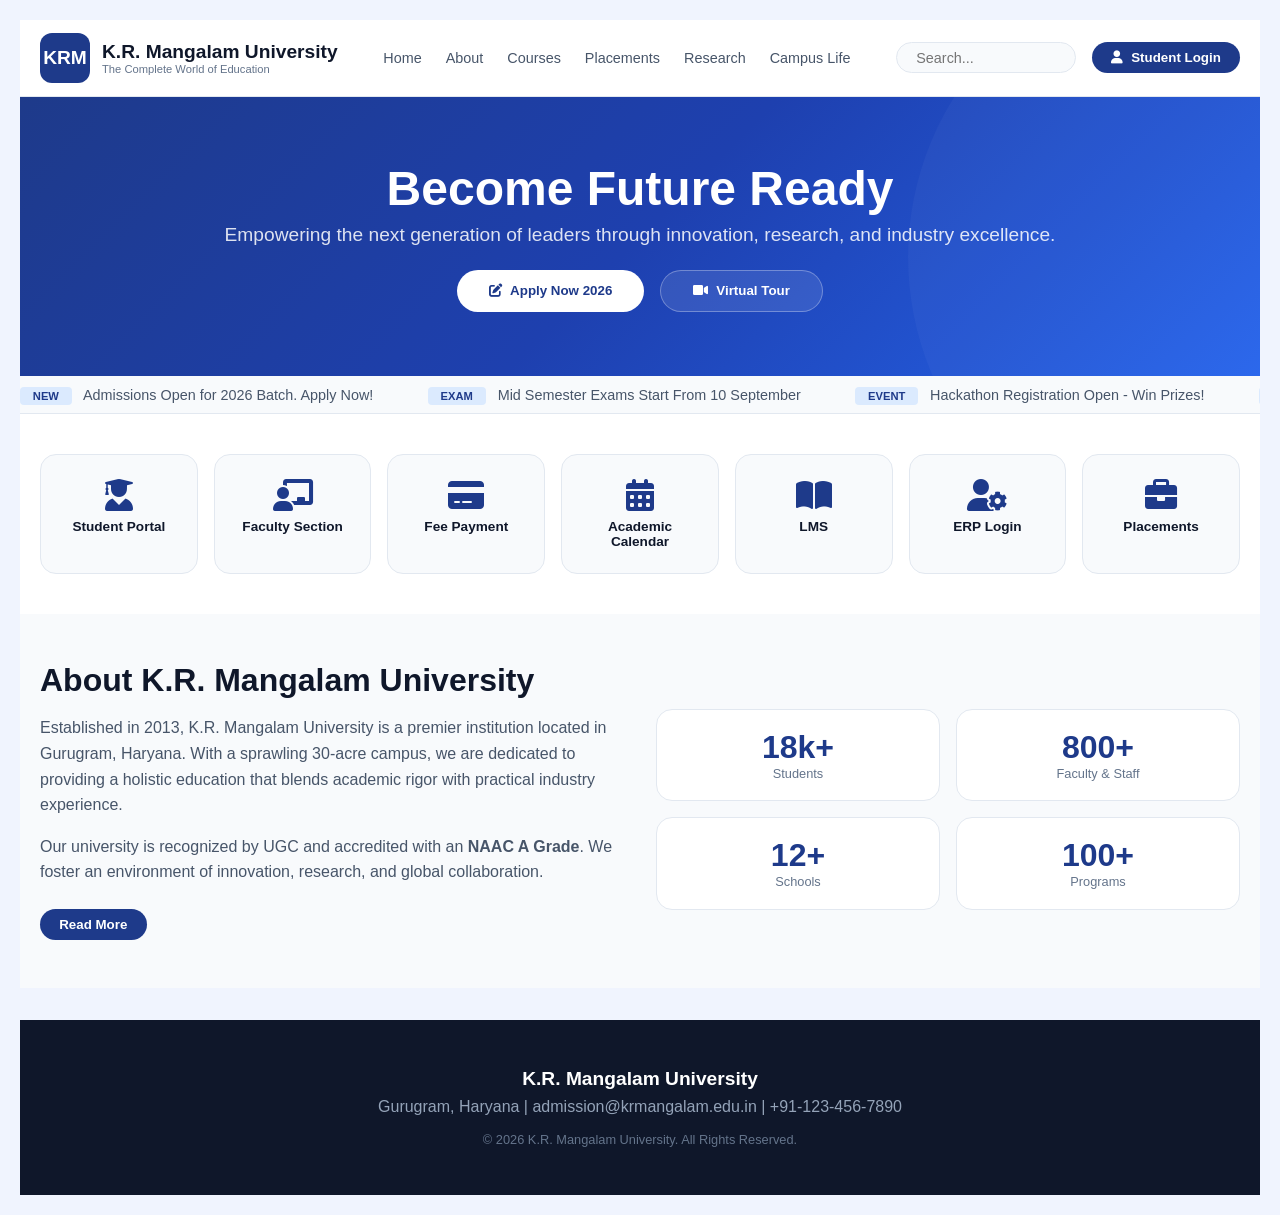
==== commit 55f1ea47: "Update INT.HTML" ====
--- a/INT.HTML
+++ b/INT.HTML
@@ -1185,6 +1185,557 @@
         .calendar-grid .cal-day.weekend {
             color: #94a3b8;
         }
+
+        /* ================= NOTIFICATION BELL ================= */
+        .notif-bell-wrap {
+            position: relative;
+        }
+        .notif-bell-btn {
+            background: #f1f5f9;
+            border: none;
+            width: 40px;
+            height: 40px;
+            border-radius: 50%;
+            display: flex;
+            align-items: center;
+            justify-content: center;
+            cursor: pointer;
+            position: relative;
+            font-size: 1.05rem;
+            color: #334155;
+            transition: 0.2s;
+        }
+        .notif-bell-btn:hover {
+            background: #e2e8f0;
+        }
+        .notif-badge {
+            position: absolute;
+            top: -2px;
+            right: -2px;
+            background: #dc2626;
+            color: white;
+            font-size: 0.62rem;
+            font-weight: 700;
+            min-width: 16px;
+            height: 16px;
+            border-radius: 50%;
+            display: flex;
+            align-items: center;
+            justify-content: center;
+            padding: 0 3px;
+        }
+        .notif-dropdown {
+            position: absolute;
+            top: 50px;
+            right: 0;
+            width: 320px;
+            max-height: 400px;
+            overflow-y: auto;
+            background: white;
+            border-radius: 16px;
+            box-shadow: 0 15px 40px rgba(0,0,0,0.15);
+            border: 1px solid #eaf0fa;
+            display: none;
+            z-index: 1500;
+        }
+        .notif-dropdown.show {
+            display: block;
+        }
+        .notif-dropdown-header {
+            padding: 0.9rem 1.1rem;
+            border-bottom: 1px solid #f1f5f9;
+            display: flex;
+            justify-content: space-between;
+            align-items: center;
+        }
+        .notif-dropdown-header h4 {
+            font-size: 0.92rem;
+            color: #0f172a;
+        }
+        .notif-dropdown-header span {
+            font-size: 0.75rem;
+            color: #1e3a8a;
+            cursor: pointer;
+            font-weight: 600;
+        }
+        .notif-item {
+            padding: 0.8rem 1.1rem;
+            border-bottom: 1px solid #f8fafc;
+            display: flex;
+            gap: 0.7rem;
+            cursor: pointer;
+            transition: 0.2s;
+        }
+        .notif-item:hover {
+            background: #f8fafc;
+        }
+        .notif-item.unread {
+            background: #f0f5ff;
+        }
+        .notif-item i.notif-icon {
+            width: 34px;
+            height: 34px;
+            border-radius: 50%;
+            background: #eaf0fa;
+            color: #1e3a8a;
+            display: flex;
+            align-items: center;
+            justify-content: center;
+            flex-shrink: 0;
+            font-size: 0.85rem;
+        }
+        .notif-item .notif-title {
+            font-size: 0.83rem;
+            font-weight: 600;
+            color: #1d2b4b;
+        }
+        .notif-item .notif-time {
+            font-size: 0.7rem;
+            color: #94a3b8;
+            margin-top: 2px;
+        }
+        .notif-empty {
+            padding: 2rem 1rem;
+            text-align: center;
+            color: #94a3b8;
+            font-size: 0.85rem;
+        }
+
+        /* ================= DARK MODE ================= */
+        body.dark-mode {
+            background: #0f172a;
+        }
+        body.dark-mode .dashboard,
+        body.dark-mode .taskbar,
+        body.dark-mode .card,
+        body.dark-mode .feature-card,
+        body.dark-mode .chat-container,
+        body.dark-mode .qr-display,
+        body.dark-mode .admin-panel,
+        body.dark-mode .notif-dropdown {
+            background: #1e293b !important;
+            border-color: #334155 !important;
+            color: #e2e8f0;
+        }
+        body.dark-mode .dashboard {
+            background: #0f172a !important;
+        }
+        body.dark-mode .card h3,
+        body.dark-mode .card h2,
+        body.dark-mode .page-header h2,
+        body.dark-mode .feature-card h4,
+        body.dark-mode .notif-item .notif-title,
+        body.dark-mode .notif-dropdown-header h4,
+        body.dark-mode th {
+            color: #f1f5f9 !important;
+        }
+        body.dark-mode .page-header p,
+        body.dark-mode .text-muted,
+        body.dark-mode td,
+        body.dark-mode .feature-card p {
+            color: #94a3b8 !important;
+        }
+        body.dark-mode th {
+            background: #273349 !important;
+        }
+        body.dark-mode td {
+            border-color: #334155 !important;
+        }
+        body.dark-mode .notif-item:hover,
+        body.dark-mode tr:hover td {
+            background: #273349 !important;
+        }
+        body.dark-mode .notif-item.unread {
+            background: #1c2942 !important;
+        }
+        body.dark-mode .student-chip,
+        body.dark-mode .progress-bar,
+        body.dark-mode .input-slim-dark,
+        body.dark-mode .input-slim {
+            background: #273349 !important;
+            color: #e2e8f0;
+            border-color: #334155 !important;
+        }
+        body.dark-mode .chat-msg.ai {
+            background: #273349 !important;
+            color: #e2e8f0 !important;
+            border-color: #334155 !important;
+        }
+        body.dark-mode .notif-bell-btn {
+            background: #273349;
+            color: #e2e8f0;
+        }
+
+        /* ================= PROFILE PAGE ================= */
+        .profile-header-card {
+            background: linear-gradient(135deg,#1e3a8a,#1e40af);
+            border-radius: 22px;
+            padding: 2rem;
+            color: white;
+            display: flex;
+            align-items: center;
+            gap: 1.3rem;
+            margin-bottom: 1.5rem;
+        }
+        .profile-avatar-big {
+            width: 70px;
+            height: 70px;
+            border-radius: 50%;
+            background: rgba(255,255,255,0.18);
+            display: flex;
+            align-items: center;
+            justify-content: center;
+            font-size: 1.6rem;
+            font-weight: 700;
+            flex-shrink: 0;
+        }
+        .toggle-switch {
+            position: relative;
+            width: 46px;
+            height: 26px;
+            display: inline-block;
+        }
+        .toggle-switch input {
+            opacity: 0;
+            width: 0;
+            height: 0;
+        }
+        .toggle-slider {
+            position: absolute;
+            cursor: pointer;
+            top: 0; left: 0; right: 0; bottom: 0;
+            background: #cbd5e1;
+            border-radius: 30px;
+            transition: 0.3s;
+        }
+        .toggle-slider:before {
+            position: absolute;
+            content: "";
+            height: 20px;
+            width: 20px;
+            left: 3px;
+            bottom: 3px;
+            background: white;
+            border-radius: 50%;
+            transition: 0.3s;
+        }
+        .toggle-switch input:checked + .toggle-slider {
+            background: #1e3a8a;
+        }
+        .toggle-switch input:checked + .toggle-slider:before {
+            transform: translateX(20px);
+        }
+        .settings-row {
+            display: flex;
+            align-items: center;
+            justify-content: space-between;
+            padding: 0.9rem 0;
+            border-bottom: 1px solid #f1f5f9;
+        }
+        .settings-row:last-child {
+            border-bottom: none;
+        }
+
+        /* ================= ATTENDANCE DASHBOARD ================= */
+        .att-stat-grid {
+            display: grid;
+            grid-template-columns: repeat(auto-fit, minmax(160px, 1fr));
+            gap: 1rem;
+            margin-bottom: 1.5rem;
+        }
+        .att-stat-card {
+            background: white;
+            border-radius: 18px;
+            padding: 1.2rem 1.3rem;
+            border: 1px solid #eaf0fa;
+            box-shadow: 0 2px 8px rgba(0,0,0,0.03);
+            display: flex;
+            flex-direction: column;
+            gap: 0.6rem;
+            transition: 0.25s;
+        }
+        .att-stat-card:hover {
+            transform: translateY(-3px);
+            box-shadow: 0 10px 24px rgba(0,0,0,0.06);
+        }
+        .att-stat-card .att-icn {
+            width: 40px;
+            height: 40px;
+            border-radius: 12px;
+            display: flex;
+            align-items: center;
+            justify-content: center;
+            font-size: 1.05rem;
+        }
+        .att-stat-card .att-val {
+            font-size: 1.7rem;
+            font-weight: 800;
+            color: #0f172a;
+            line-height: 1;
+        }
+        .att-stat-card .att-lbl {
+            font-size: 0.72rem;
+            color: #94a3b8;
+            font-weight: 700;
+            text-transform: uppercase;
+            letter-spacing: 0.5px;
+        }
+
+        .att-overview-card {
+            background: white;
+            border-radius: 22px;
+            padding: 1.6rem;
+            border: 1px solid #eaf0fa;
+            box-shadow: 0 2px 8px rgba(0,0,0,0.03);
+            display: flex;
+            align-items: center;
+            gap: 2.2rem;
+            flex-wrap: wrap;
+            margin-bottom: 1.5rem;
+        }
+        .att-donut {
+            position: relative;
+            width: 150px;
+            height: 150px;
+            flex-shrink: 0;
+        }
+        .att-donut svg {
+            transform: rotate(-90deg);
+        }
+        .att-donut-label {
+            position: absolute;
+            top: 0; left: 0; right: 0; bottom: 0;
+            display: flex;
+            flex-direction: column;
+            align-items: center;
+            justify-content: center;
+        }
+        .att-donut-label .pct {
+            font-size: 1.7rem;
+            font-weight: 800;
+            color: #0f172a;
+        }
+        .att-donut-label .sub {
+            font-size: 0.68rem;
+            color: #94a3b8;
+            font-weight: 600;
+            text-transform: uppercase;
+        }
+        .att-trend-mini {
+            flex: 1;
+            min-width: 220px;
+        }
+        .att-trend-mini h4 {
+            font-size: 0.8rem;
+            color: #475569;
+            font-weight: 700;
+            margin-bottom: 0.9rem;
+        }
+        .att-trend-bars {
+            display: flex;
+            align-items: flex-end;
+            gap: 10px;
+            height: 90px;
+        }
+        .att-trend-bar-col {
+            flex: 1;
+            display: flex;
+            flex-direction: column;
+            align-items: center;
+            gap: 6px;
+        }
+        .att-trend-bar-col .bar {
+            width: 100%;
+            max-width: 26px;
+            border-radius: 7px 7px 3px 3px;
+            background: linear-gradient(180deg, #2563eb, #1e3a8a);
+        }
+        .att-trend-bar-col .bar-lbl {
+            font-size: 0.65rem;
+            color: #94a3b8;
+            font-weight: 600;
+        }
+        .att-trend-bar-col .bar-val {
+            font-size: 0.65rem;
+            color: #1e3a8a;
+            font-weight: 700;
+        }
+
+        .subj-att-card {
+            display: flex;
+            align-items: center;
+            gap: 1rem;
+            padding: 1rem 1.2rem;
+            border-radius: 16px;
+            border: 1px solid #eef2f7;
+            background: #f8fafc;
+            margin-bottom: 0.7rem;
+        }
+        .subj-att-card .subj-ring {
+            position: relative;
+            width: 52px;
+            height: 52px;
+            flex-shrink: 0;
+        }
+        .subj-att-card .subj-ring svg {
+            transform: rotate(-90deg);
+        }
+        .subj-att-card .subj-ring span {
+            position: absolute;
+            top: 0; left: 0; right: 0; bottom: 0;
+            display: flex;
+            align-items: center;
+            justify-content: center;
+            font-size: 0.68rem;
+            font-weight: 800;
+        }
+        .subj-att-card .subj-info {
+            flex: 1;
+            min-width: 0;
+        }
+        .subj-att-card .subj-name {
+            font-weight: 700;
+            font-size: 0.9rem;
+            color: #0f172a;
+            margin-bottom: 2px;
+        }
+        .subj-att-card .subj-meta {
+            font-size: 0.75rem;
+            color: #94a3b8;
+        }
+
+        /* Attendance Semester Tabs */
+        .att-sem-tab-btn {
+            background: transparent;
+            color: #475569;
+            border: none;
+            padding: 0.45rem 1.1rem;
+            border-radius: 40px;
+            font-weight: 500;
+            cursor: pointer;
+            font-size: 0.8rem;
+            transition: all 0.2s;
+        }
+        .att-sem-tab-btn.active {
+            background: #1e3a8a;
+            color: white;
+            font-weight: 600;
+        }
+
+        /* Attendance Calendar extras */
+        .calendar-grid .cal-day.present {
+            background: #dcfce7;
+            color: #15803d;
+            font-weight: 700;
+            border: 1px solid #bbf7d0;
+        }
+        .calendar-grid .cal-day.absent {
+            background: #fee2e2;
+            color: #b91c1c;
+            font-weight: 700;
+            border: 1px solid #fecaca;
+        }
+        .calendar-grid .cal-day.blank {
+            cursor: default;
+            background: transparent;
+        }
+        .calendar-grid .cal-day.blank:hover {
+            background: transparent;
+        }
+        .cal-legend {
+            display: flex;
+            gap: 1.3rem;
+            margin-top: 1.1rem;
+            flex-wrap: wrap;
+            border-top: 1px solid #f1f5f9;
+            padding-top: 1rem;
+        }
+        .cal-legend-item {
+            display: flex;
+            align-items: center;
+            gap: 7px;
+            font-size: 0.78rem;
+            color: #475569;
+            font-weight: 500;
+        }
+        .cal-legend-dot {
+            width: 12px;
+            height: 12px;
+            border-radius: 4px;
+            display: inline-block;
+        }
+
+        /* Calendar controls: view toggle + prev/next nav */
+        .cal-controls {
+            display: flex;
+            align-items: center;
+            justify-content: space-between;
+            flex-wrap: wrap;
+            gap: 0.8rem;
+            margin-top: 0.6rem;
+        }
+        .cal-view-toggle {
+            display: flex;
+            background: #f1f5f9;
+            border-radius: 40px;
+            padding: 3px;
+            gap: 2px;
+        }
+        .cal-view-btn {
+            border: none;
+            background: transparent;
+            padding: 0.4rem 1rem;
+            border-radius: 40px;
+            font-size: 0.78rem;
+            font-weight: 600;
+            color: #64748b;
+            cursor: pointer;
+            transition: 0.2s;
+        }
+        .cal-view-btn.active {
+            background: #1e3a8a;
+            color: white;
+        }
+        .cal-nav {
+            display: flex;
+            align-items: center;
+            gap: 0.8rem;
+        }
+        .cal-nav-btn {
+            width: 32px;
+            height: 32px;
+            border-radius: 50%;
+            border: 1px solid #e2e8f0;
+            background: white;
+            color: #1e3a8a;
+            cursor: pointer;
+            display: flex;
+            align-items: center;
+            justify-content: center;
+            font-size: 0.78rem;
+            transition: 0.2s;
+        }
+        .cal-nav-btn:hover {
+            background: #eaf0fa;
+        }
+        .cal-nav-label {
+            font-size: 0.85rem;
+            font-weight: 700;
+            color: #0f172a;
+            min-width: 130px;
+            text-align: center;
+        }
+        body.dark-mode .cal-view-toggle {
+            background: #273349 !important;
+        }
+        body.dark-mode .cal-nav-btn {
+            background: #1e293b !important;
+            border-color: #334155 !important;
+            color: #e2e8f0;
+        }
+        body.dark-mode .cal-nav-label {
+            color: #f1f5f9 !important;
+        }
     </style>
 </head>
 <body>
@@ -1203,6 +1754,10 @@
                 <div class="auth-input-group" id="authNameGroup" style="display:none;">
                     <label>Full Name</label>
                     <input type="text" id="authName" placeholder="Enter your full name" />
+                </div>
+                <div class="auth-input-group" id="authRollGroup" style="display:none;">
+                    <label>Roll No.</label>
+                    <input type="text" id="authRoll" placeholder="e.g. 2024CSE001" />
                 </div>
                 <div class="auth-input-group">
                     <label>Email Address</label>
@@ -1340,12 +1895,26 @@
                 <button class="taskbar-btn student-only" data-page="lms"><i class="fas fa-chalkboard"></i> LMS<span class="popup-circle">📖 Learning</span></button>
                 <button class="taskbar-btn student-only" data-page="calendar"><i class="fas fa-calendar-alt"></i> Calendar<span class="popup-circle">📅 Dates</span></button>
                 <button class="taskbar-btn student-only" data-page="ai-assistant"><i class="fas fa-robot"></i> AI Study<span class="popup-circle">🤖 Help</span></button>
+                <button class="taskbar-btn student-only" data-page="performance"><i class="fas fa-chart-bar"></i> Performance<span class="popup-circle">📈 Tests</span></button>
+                <button class="taskbar-btn student-only" data-page="my-attendance"><i class="fas fa-clipboard-list"></i> Attendance<span class="popup-circle">📋 My %</span></button>
+                <button class="taskbar-btn faculty-only" data-page="marks-entry"><i class="fas fa-pen-to-square"></i> Marks Entry<span class="popup-circle">✏️ Grade</span></button>
                 <button class="taskbar-btn faculty-only" data-page="attendance"><i class="fas fa-clipboard-check"></i> Attendance<span class="popup-circle">📋 Mark</span></button>
                 <button class="taskbar-btn faculty-only" data-page="syllabus"><i class="fas fa-book"></i> Syllabus<span class="popup-circle">📚 Track</span></button>
                 <button class="taskbar-btn faculty-only" data-page="timetable"><i class="fas fa-calendar-alt"></i> Timetable<span class="popup-circle">📅 View</span></button>
                 <button class="taskbar-btn faculty-only" data-page="qr"><i class="fas fa-qrcode"></i> QR<span class="popup-circle">📱 Generate</span></button>
             </div>
             <div class="taskbar-right">
+                <div class="notif-bell-wrap">
+                    <button class="notif-bell-btn" id="notifBellBtn"><i class="fas fa-bell"></i><span class="notif-badge" id="notifBadge" style="display:none;">0</span></button>
+                    <div class="notif-dropdown" id="notifDropdown">
+                        <div class="notif-dropdown-header">
+                            <h4><i class="fas fa-bell"></i> Notifications</h4>
+                            <span id="notifMarkAllRead">Mark all read</span>
+                        </div>
+                        <div id="notifListContainer"></div>
+                    </div>
+                </div>
+                <button class="notif-bell-btn" id="profileBtn" title="Profile & Settings" onclick="navigateTo('profile')"><i class="fas fa-user-gear"></i></button>
                 <div class="user-badge">
                     <i class="fas fa-user-circle"></i>
                     <span id="dashUserName">User</span>
@@ -1377,7 +1946,7 @@
                 <div class="grid-3 mb-2">
                     <div class="feature-card" onclick="navigateTo('results')"><i class="fas fa-graduation-cap"></i><h4>Results</h4><p>CGPA: 8.5</p></div>
                     <div class="feature-card" onclick="navigateTo('certificates')"><i class="fas fa-certificate"></i><h4>Certificates</h4><p>3 Available</p></div>
-                    <div class="feature-card" onclick="navigateTo('ai-assistant')"><i class="fas fa-robot"></i><h4>AI Study Assistant</h4><p>Ask anything!</p></div>
+                    <div class="feature-card" onclick="navigateTo('ai-assistant')"><i class="fas fa-robot"></i><h4>AI chatbot</h4><p>Ask anything!</p></div>
                 </div>
             </div>
 
@@ -1492,6 +2061,12 @@
                     <div class="progress-item"><span>Aug 2026</span><span class="badge-success">Paid ₹25,000</span></div>
                 </div>
             </div>
+
+            <!-- Re-Examination (REE) Fee Section -->
+            <div id="ree-fee-section" style="margin-top:1.5rem;"></div>
+
+            <!-- Debarred (Attendance Shortage) Fee Section -->
+            <div id="debar-fee-section" style="margin-top:1.5rem;"></div>
         </div>
 
         <!-- Results -->
@@ -1504,6 +2079,58 @@
                     <div class="progress-item"><span>Data Structures</span><span>B+ (7.8)</span></div>
                     <div class="progress-item"><span>Neural Networks</span><span>A (8.5)</span></div>
                     <div class="progress-item"><span>Ethical Hacking</span><span>A- (8.0)</span></div>
+                </div>
+            </div>
+        </div>
+
+        <!-- My Attendance (Student) -->
+        <div id="page-my-attendance" class="page-content">
+            <div class="page-header"><h2><i class="fas fa-clipboard-list"></i> My Attendance</h2><p>Track your semester-wise attendance and daily log</p></div>
+
+            <div id="myTodayAttendanceBanner"></div>
+
+            <div class="sem-tabs" style="display:flex;gap:0.5rem;flex-wrap:wrap;background:white;padding:0.5rem;border-radius:60px;border:1px solid #eaf0fa;margin-bottom:1.3rem;width:fit-content;">
+                <button onclick="switchAttSem(1)" id="att-sem-tab-1" class="att-sem-tab-btn">Sem I</button>
+                <button onclick="switchAttSem(2)" id="att-sem-tab-2" class="att-sem-tab-btn">Sem II</button>
+                <button onclick="switchAttSem(3)" id="att-sem-tab-3" class="att-sem-tab-btn">Sem III</button>
+                <button onclick="switchAttSem(4)" id="att-sem-tab-4" class="att-sem-tab-btn">Sem IV</button>
+                <button onclick="switchAttSem(5)" id="att-sem-tab-5" class="att-sem-tab-btn">Sem V</button>
+                <button onclick="switchAttSem(6)" id="att-sem-tab-6" class="att-sem-tab-btn">Sem VI</button>
+            </div>
+
+            <div class="att-stat-grid" id="attStatGrid"></div>
+
+            <div class="att-overview-card">
+                <div class="att-donut" id="attDonutWrap"></div>
+                <div class="att-trend-mini">
+                    <h4 id="attTrendTitle"><i class="fas fa-chart-line" style="color:#1e3a8a;"></i> Monthly Attendance Trend</h4>
+                    <div class="att-trend-bars" id="attTrendBars"></div>
+                </div>
+            </div>
+
+            <div class="card mb-2">
+                <div class="card-header"><h3><i class="fas fa-layer-group"></i> Subject-wise Attendance</h3><span class="badge-soft">Min. required: 75%</span></div>
+                <div id="myAttendanceList" style="margin-top:0.8rem;"></div>
+            </div>
+
+            <div class="card">
+                <div class="card-header"><h3><i class="fas fa-calendar-days"></i> Daily Attendance Calendar</h3></div>
+                <div class="cal-controls">
+                    <div class="cal-view-toggle">
+                        <button class="cal-view-btn active" id="calViewMonthBtn" onclick="setAttCalView('month')">Month</button>
+                        <button class="cal-view-btn" id="calViewWeekBtn" onclick="setAttCalView('week')">Week</button>
+                    </div>
+                    <div class="cal-nav">
+                        <button class="cal-nav-btn" onclick="navAttCal(-1)"><i class="fas fa-chevron-left"></i></button>
+                        <span class="cal-nav-label" id="attCalMonthLabel">This Month</span>
+                        <button class="cal-nav-btn" onclick="navAttCal(1)"><i class="fas fa-chevron-right"></i></button>
+                    </div>
+                </div>
+                <div class="calendar-grid" id="attCalendarGrid" style="margin-top:0.8rem;"></div>
+                <div class="cal-legend">
+                    <div class="cal-legend-item"><span class="cal-legend-dot" style="background:#16a34a;"></span> Present</div>
+                    <div class="cal-legend-item"><span class="cal-legend-dot" style="background:#dc2626;"></span> Absent</div>
+                    <div class="cal-legend-item"><span class="cal-legend-dot" style="background:#e2e8f0;"></span> Weekend / Holiday</div>
                 </div>
             </div>
         </div>
@@ -1590,178 +2217,1327 @@
                     <div class="cal-day">30</div><div class="cal-day">31</div>
                 </div>
                 <div class="flex mt-2"><span class="badge-soft">📅 Event: Exam - Oct 11-13</span><span class="badge-soft" style="margin-left:0.5rem;">📌 Today: Oct 13</span></div>
+                <div id="ree-calendar-notice"></div>
             </div>
         </div>
 
-        <!-- AI Study Assistant -->
-        <div id="page-ai-assistant" class="page-content">
-            <div class="page-header"><h2><i class="fas fa-robot"></i> AI Study Assistant</h2><p>Get instant help with your studies</p></div>
-            <div class="card">
-                <div class="chat-container" id="chatContainer">
-                    <div class="chat-msg ai"><i class="fas fa-robot"></i> Hello! I'm your AI study assistant. Ask me anything about your courses!</div>
-                    <div class="chat-msg user">What is backpropagation?</div>
-                    <div class="chat-msg ai">Backpropagation is a supervised learning algorithm used for training neural networks. It works by computing the gradient of the loss function with respect to each weight by the chain rule, then updating weights to minimize the loss.</div>
-                </div>
-                <div class="chat-input-wrap">
-                    <input type="text" id="chatInput" placeholder="Ask me anything..." />
-                    <button class="btn btn-primary" onclick="sendChat()"><i class="fas fa-paper-plane"></i></button>
-                </div>
+        <!-- Performance -->
+        <!-- ===== PERFORMANCE PAGE — B.Tech CSE (AI & ML) ===== -->
+        <div id="page-performance" class="page-content">
+
+            <!-- Header -->
+            <div style="display:flex;align-items:flex-start;justify-content:space-between;flex-wrap:wrap;gap:1rem;margin-bottom:1.8rem;">
+                <div>
+                    <h2 style="font-size:1.7rem;font-weight:700;color:#0f172a;display:flex;align-items:center;gap:10px;">
+                        <span style="width:42px;height:42px;background:linear-gradient(135deg,#1e3a8a,#2563eb);border-radius:12px;display:inline-flex;align-items:center;justify-content:center;">
+                            <i class="fas fa-chart-line" style="color:white;font-size:1rem;"></i>
+                        </span>
+                        Academic Performance
+                    </h2>
+                    <p style="color:#64748b;margin-top:4px;font-size:0.9rem;">B.Tech CSE (AI &amp; ML) · Current: Semester VI · Session 2025–26</p>
+                </div>
+                <div style="display:flex;gap:0.6rem;flex-wrap:wrap;">
+                    <span style="background:#dbeafe;color:#1e3a8a;padding:0.35rem 1rem;border-radius:40px;font-size:0.78rem;font-weight:600;display:flex;align-items:center;gap:5px;"><i class="fas fa-user-graduate"></i> Roll No: 2210310</span>
+                    <span style="background:#fee2e2;color:#dc2626;padding:0.35rem 1rem;border-radius:40px;font-size:0.78rem;font-weight:600;display:flex;align-items:center;gap:5px;"><i class="fas fa-star"></i> CGPA: 7.4</span>
+                </div>
+            </div>
+
+            <!-- Live Faculty Marks Updates -->
+            <div class="card" id="facultyMarksUpdateCard" style="margin-bottom:1.8rem;display:none;border:1px solid #c7d7fb;background:linear-gradient(135deg,#f5f8ff,#ffffff);">
+                <div class="card-header"><h3><i class="fas fa-bolt" style="color:#1e3a8a;"></i> Live Updates from Faculty</h3><span class="badge-soft" id="facultyMarksUpdateCount">0</span></div>
+                <p class="text-muted" style="margin-top:-0.3rem;margin-bottom:0.8rem;font-size:0.82rem;">Marks recently entered by your faculty appear here instantly.</p>
+                <div class="table-container">
+                    <table>
+                        <thead><tr><th>Subject</th><th>Marks</th><th>Grade</th></tr></thead>
+                        <tbody id="facultyMarksUpdateBody"></tbody>
+                    </table>
+                </div>
+            </div>
+
+            <!-- CGPA OverviewCards -->
+            <div style="display:grid;grid-template-columns:repeat(auto-fit,minmax(150px,1fr));gap:1rem;margin-bottom:1.8rem;">
+                <div style="background:white;border-radius:20px;padding:1.2rem 1.4rem;border:1px solid #eaf0fa;box-shadow:0 2px 8px rgba(0,0,0,0.04);display:flex;align-items:center;gap:1rem;">
+                    <div style="width:44px;height:44px;background:linear-gradient(135deg,#dbeafe,#bfdbfe);border-radius:12px;display:flex;align-items:center;justify-content:center;flex-shrink:0;"><i class="fas fa-trophy" style="color:#1e3a8a;"></i></div>
+                    <div><div style="font-size:1.5rem;font-weight:800;color:#dc2626;">7.4</div><div style="font-size:0.72rem;color:#64748b;font-weight:500;">Overall CGPA</div></div>
+                </div>
+                <div style="background:white;border-radius:20px;padding:1.2rem 1.4rem;border:1px solid #eaf0fa;box-shadow:0 2px 8px rgba(0,0,0,0.04);display:flex;align-items:center;gap:1rem;">
+                    <div style="width:44px;height:44px;background:linear-gradient(135deg,#dcfce7,#bbf7d0);border-radius:12px;display:flex;align-items:center;justify-content:center;flex-shrink:0;"><i class="fas fa-arrow-trend-up" style="color:#16a34a;"></i></div>
+                    <div><div style="font-size:1.5rem;font-weight:800;color:#0f172a;">8.9</div><div style="font-size:0.72rem;color:#64748b;font-weight:500;">Best SGPA (Sem V)</div></div>
+                </div>
+                <div style="background:white;border-radius:20px;padding:1.2rem 1.4rem;border:1px solid #eaf0fa;box-shadow:0 2px 8px rgba(0,0,0,0.04);display:flex;align-items:center;gap:1rem;">
+                    <div style="width:44px;height:44px;background:linear-gradient(135deg,#fef9c3,#fde68a);border-radius:12px;display:flex;align-items:center;justify-content:center;flex-shrink:0;"><i class="fas fa-medal" style="color:#b45309;"></i></div>
+                    <div><div style="font-size:1.5rem;font-weight:800;color:#0f172a;">1<span style="font-size:0.85rem;color:#64748b;">/Dept</span></div><div style="font-size:0.72rem;color:#64748b;font-weight:500;">Dept. Rank</div></div>
+                </div>
+                <div style="background:white;border-radius:20px;padding:1.2rem 1.4rem;border:1px solid #eaf0fa;box-shadow:0 2px 8px rgba(0,0,0,0.04);display:flex;align-items:center;gap:1rem;">
+                    <div style="width:44px;height:44px;background:linear-gradient(135deg,#fce7f3,#fbcfe8);border-radius:12px;display:flex;align-items:center;justify-content:center;flex-shrink:0;"><i class="fas fa-book-open" style="color:#be185d;"></i></div>
+                    <div><div style="font-size:1.5rem;font-weight:800;color:#0f172a;">6</div><div style="font-size:0.72rem;color:#64748b;font-weight:500;">Semesters Done</div></div>
+                </div>
+            </div>
+
+            <!-- SGPA Trend Chart — Sem 1 to Sem 6 -->
+            <div style="background:white;border-radius:22px;padding:1.6rem;border:1px solid #eaf0fa;box-shadow:0 2px 8px rgba(0,0,0,0.03);margin-bottom:1.8rem;">
+                <div style="display:flex;justify-content:space-between;align-items:flex-start;flex-wrap:wrap;gap:0.5rem;margin-bottom:1.4rem;">
+                    <div>
+                        <div style="font-weight:700;font-size:1rem;color:#0f172a;">SGPA Trend — All Semesters</div>
+                        <div style="font-size:0.75rem;color:#94a3b8;margin-top:3px;">Semester-wise grade point average</div>
+                    </div>
+                    <span style="background:#dbeafe;color:#1e3a8a;font-size:0.72rem;font-weight:600;padding:0.3rem 0.8rem;border-radius:40px;">Sem I – Sem VI</span>
+                </div>
+                <div style="position:relative;height:200px;">
+                    <!-- Y-axis -->
+                    <div style="position:absolute;left:0;top:0;height:100%;display:flex;flex-direction:column;justify-content:space-between;font-size:0.65rem;color:#cbd5e1;width:28px;text-align:right;">
+                        <span>10</span><span>9</span><span>8</span><span>7</span><span>6</span>
+                    </div>
+                    <!-- Grid lines -->
+                    <div style="position:absolute;left:34px;right:0;top:0;height:100%;">
+                        <div style="position:absolute;top:0%;width:100%;border-top:1px dashed #f1f5f9;"></div>
+                        <div style="position:absolute;top:25%;width:100%;border-top:1px dashed #f1f5f9;"></div>
+                        <div style="position:absolute;top:50%;width:100%;border-top:1px dashed #f1f5f9;"></div>
+                        <div style="position:absolute;top:75%;width:100%;border-top:1px dashed #f1f5f9;"></div>
+                        <div style="position:absolute;top:100%;width:100%;border-top:1px solid #e2e8f0;"></div>
+                    </div>
+                    <!-- SVG Line chart: scale 6-10 → y 200-0, so y=(10-val)*50 -->
+                    <!-- Sem1=8.2→y90, Sem2=8.4→y80, Sem3=8.5→y75, Sem4=8.6→y70, Sem5=8.9→y55, Sem6=6.8→y160 (dip due to REE) -->
+                    <svg style="position:absolute;left:34px;right:0;top:0;width:calc(100% - 34px);height:100%;" viewBox="0 0 540 200" preserveAspectRatio="none">
+                        <!-- Shaded area -->
+                        <polygon points="45,90 135,80 225,75 315,70 405,55 495,160 495,200 45,200" fill="url(#sgpaGrad)" opacity="0.15"/>
+                        <defs>
+                            <linearGradient id="sgpaGrad" x1="0" y1="0" x2="0" y2="1">
+                                <stop offset="0%" stop-color="#2563eb"/>
+                                <stop offset="100%" stop-color="#2563eb" stop-opacity="0"/>
+                            </linearGradient>
+                        </defs>
+                        <!-- Line -->
+                        <polyline points="45,90 135,80 225,75 315,70 405,55 495,160" fill="none" stroke="#2563eb" stroke-width="3" stroke-linejoin="round" stroke-linecap="round"/>
+                        <!-- Dots (clickable — jump to that semester's detail panel) -->
+                        <circle cx="45" cy="90" r="9" fill="transparent" style="cursor:pointer;" onclick="switchSem(1)"><title>View Semester I marks</title></circle>
+                        <circle cx="45" cy="90" r="6" fill="#2563eb" stroke="white" stroke-width="2.5" style="cursor:pointer;" onclick="switchSem(1)"/>
+                        <circle cx="135" cy="80" r="9" fill="transparent" style="cursor:pointer;" onclick="switchSem(2)"><title>View Semester II marks</title></circle>
+                        <circle cx="135" cy="80" r="6" fill="#2563eb" stroke="white" stroke-width="2.5" style="cursor:pointer;" onclick="switchSem(2)"/>
+                        <circle cx="225" cy="75" r="9" fill="transparent" style="cursor:pointer;" onclick="switchSem(3)"><title>View Semester III marks</title></circle>
+                        <circle cx="225" cy="75" r="6" fill="#2563eb" stroke="white" stroke-width="2.5" style="cursor:pointer;" onclick="switchSem(3)"/>
+                        <circle cx="315" cy="70" r="9" fill="transparent" style="cursor:pointer;" onclick="switchSem(4)"><title>View Semester IV marks</title></circle>
+                        <circle cx="315" cy="70" r="6" fill="#2563eb" stroke="white" stroke-width="2.5" style="cursor:pointer;" onclick="switchSem(4)"/>
+                        <circle cx="405" cy="55" r="10" fill="transparent" style="cursor:pointer;" onclick="switchSem(5)"><title>View Semester V marks</title></circle>
+                        <circle cx="405" cy="55" r="7" fill="#16a34a" stroke="white" stroke-width="2.5" style="cursor:pointer;" onclick="switchSem(5)"/>
+                        <circle cx="495" cy="160" r="10" fill="transparent" style="cursor:pointer;" onclick="switchSem(6)"><title>View Semester VI marks</title></circle>
+                        <circle cx="495" cy="160" r="7" fill="#dc2626" stroke="white" stroke-width="2.5" style="cursor:pointer;" onclick="switchSem(6)"/>
+                        <!-- Labels (clickable too) -->
+                        <text x="45" y="78" text-anchor="middle" font-size="11" font-weight="700" fill="#1e3a8a" style="cursor:pointer;" onclick="switchSem(1)">8.2</text>
+                        <text x="135" y="68" text-anchor="middle" font-size="11" font-weight="700" fill="#1e3a8a" style="cursor:pointer;" onclick="switchSem(2)">8.4</text>
+                        <text x="225" y="63" text-anchor="middle" font-size="11" font-weight="700" fill="#1e3a8a" style="cursor:pointer;" onclick="switchSem(3)">8.5</text>
+                        <text x="315" y="58" text-anchor="middle" font-size="11" font-weight="700" fill="#1e3a8a" style="cursor:pointer;" onclick="switchSem(4)">8.6</text>
+                        <text x="405" y="43" text-anchor="middle" font-size="11" font-weight="700" fill="#16a34a" style="cursor:pointer;" onclick="switchSem(5)">8.9 ★</text>
+                        <text x="495" y="148" text-anchor="middle" font-size="11" font-weight="700" fill="#dc2626" style="cursor:pointer;" onclick="switchSem(6)">6.8 ⚠</text>
+                    </svg>
+                </div>
+                <!-- X labels (clickable — jump to that semester's marks) -->
+                <div style="display:flex;justify-content:space-around;padding-left:34px;margin-top:0.6rem;">
+                    <div style="text-align:center;font-size:0.72rem;color:#94a3b8;font-weight:600;cursor:pointer;" onclick="switchSem(1)">Sem I<br><span style="color:#cbd5e1;">2023</span></div>
+                    <div style="text-align:center;font-size:0.72rem;color:#94a3b8;font-weight:600;cursor:pointer;" onclick="switchSem(2)">Sem II<br><span style="color:#cbd5e1;">2023</span></div>
+                    <div style="text-align:center;font-size:0.72rem;color:#94a3b8;font-weight:600;cursor:pointer;" onclick="switchSem(3)">Sem III<br><span style="color:#cbd5e1;">2024</span></div>
+                    <div style="text-align:center;font-size:0.72rem;color:#94a3b8;font-weight:600;cursor:pointer;" onclick="switchSem(4)">Sem IV<br><span style="color:#cbd5e1;">2024</span></div>
+                    <div style="text-align:center;font-size:0.72rem;color:#16a34a;font-weight:700;cursor:pointer;" onclick="switchSem(5)">Sem V<br><span style="color:#bbf7d0;">2025</span></div>
+                    <div style="text-align:center;font-size:0.72rem;color:#dc2626;font-weight:700;cursor:pointer;" onclick="switchSem(6)">Sem VI<br><span style="color:#fca5a5;">2026</span></div>
+                </div>
+            </div>
+
+            <!-- Semester Selector Tabs -->
+            <div style="display:flex;gap:0.4rem;flex-wrap:wrap;margin-bottom:1.5rem;padding:5px;background:#f1f5f9;border-radius:40px;width:fit-content;">
+                <button onclick="switchSem(1)" id="sem-tab-1" class="sem-tab-btn" style="background:#1e3a8a;color:white;border:none;padding:0.4rem 1rem;border-radius:40px;font-weight:600;cursor:pointer;font-size:0.8rem;transition:all 0.2s;">Sem I</button>
+                <button onclick="switchSem(2)" id="sem-tab-2" class="sem-tab-btn" style="background:transparent;color:#475569;border:none;padding:0.4rem 1rem;border-radius:40px;font-weight:500;cursor:pointer;font-size:0.8rem;transition:all 0.2s;">Sem II</button>
+                <button onclick="switchSem(3)" id="sem-tab-3" class="sem-tab-btn" style="background:transparent;color:#475569;border:none;padding:0.4rem 1rem;border-radius:40px;font-weight:500;cursor:pointer;font-size:0.8rem;transition:all 0.2s;">Sem III</button>
+                <button onclick="switchSem(4)" id="sem-tab-4" class="sem-tab-btn" style="background:transparent;color:#475569;border:none;padding:0.4rem 1rem;border-radius:40px;font-weight:500;cursor:pointer;font-size:0.8rem;transition:all 0.2s;">Sem IV</button>
+                <button onclick="switchSem(5)" id="sem-tab-5" class="sem-tab-btn" style="background:transparent;color:#475569;border:none;padding:0.4rem 1rem;border-radius:40px;font-weight:500;cursor:pointer;font-size:0.8rem;transition:all 0.2s;">Sem V</button>
+                <button onclick="switchSem(6)" id="sem-tab-6" class="sem-tab-btn" style="background:transparent;color:#475569;border:none;padding:0.4rem 1rem;border-radius:40px;font-weight:500;cursor:pointer;font-size:0.8rem;transition:all 0.2s;">Sem VI</button>
+            </div>
+
+            <!-- Semester Detail Panel -->
+            <div id="sem-detail-panel"></div>
+
+        </div>
+
+        <!DOCTYPE html>
+<html lang="en">
+<head>
+    <meta charset="UTF-8" />
+    <meta name="viewport" content="width=device-width, initial-scale=1.0" />
+    <title>SOET Portal · Full Navigation</title>
+    <link rel="stylesheet" href="https://cdnjs.cloudflare.com/ajax/libs/font-awesome/6.0.0-beta3/css/all.min.css" />
+    <style>
+        * {
+            margin: 0;
+            padding: 0;
+            box-sizing: border-box;
+            font-family: 'Inter', -apple-system, BlinkMacSystemFont, sans-serif;
+        }
+
+        body {
+            background: #f0f4fe;
+            min-height: 100vh;
+            padding: 20px;
+        }
+
+        .app-wrapper {
+            max-width: 1400px;
+            margin: 0 auto;
+        }
+
+        /* Toast */
+        .toast {
+            position: fixed;
+            top: 20px;
+            right: 20px;
+            background: #1e2b5e;
+            color: white;
+            padding: 1rem 1.5rem;
+            border-radius: 60px;
+            box-shadow: 0 10px 30px rgba(0, 0, 0, 0.2);
+            transform: translateY(-100px);
+            opacity: 0;
+            transition: all 0.4s cubic-bezier(0.34, 1.56, 0.64, 1);
+            z-index: 1000;
+            font-weight: 500;
+            max-width: 400px;
+        }
+        .toast.show {
+            transform: translateY(0);
+            opacity: 1;
+        }
+        .toast.success {
+            background: #1a7a1a;
+        }
+        .toast.error {
+            background: #b33;
+        }
+        .toast.info {
+            background: #1e2b5e;
+        }
+
+        /* Auth */
+        .auth-container {
+            max-width: 420px;
+            margin: 40px auto;
+            background: white;
+            border-radius: 40px;
+            padding: 2rem 2rem 2.5rem;
+            box-shadow: 0 30px 60px rgba(0, 20, 40, 0.12);
+        }
+        .auth-container h1 {
+            font-size: 2rem;
+            font-weight: 700;
+            color: #0b1a3a;
+        }
+        .auth-container h1 span {
+            color: #3d6aff;
+        }
+        .auth-input-group {
+            margin-bottom: 1.2rem;
+        }
+        .auth-input-group label {
+            display: block;
+            font-weight: 500;
+            font-size: 0.85rem;
+            color: #1d2b4b;
+            margin-bottom: 4px;
+        }
+        .auth-input-group input,
+        .auth-input-group select {
+            width: 100%;
+            padding: 0.8rem 1rem;
+            border-radius: 60px;
+            border: 1px solid #d6e2f5;
+            background: #fafcff;
+            font-size: 0.95rem;
+        }
+        .auth-input-group input:focus {
+            border-color: #3d6aff;
+            outline: none;
+            box-shadow: 0 0 0 3px rgba(61, 106, 255, 0.15);
+        }
+        .auth-btn {
+            width: 100%;
+            padding: 0.9rem;
+            border: none;
+            background: #1e2b5e;
+            color: white;
+            font-weight: 600;
+            border-radius: 60px;
+            font-size: 1rem;
+            cursor: pointer;
+            transition: 0.15s;
+            display: flex;
+            align-items: center;
+            justify-content: center;
+            gap: 8px;
+        }
+        .auth-btn:hover {
+            background: #142147;
+            transform: scale(1.02);
+        }
+        .auth-switch {
+            text-align: center;
+            margin-top: 1.5rem;
+            color: #5e7299;
+        }
+        .auth-switch a {
+            color: #1e2b5e;
+            font-weight: 600;
+            cursor: pointer;
+        }
+        .auth-error,
+        .auth-success {
+            padding: 0.5rem 1rem;
+            border-radius: 60px;
+            font-size: 0.85rem;
+            margin-bottom: 1rem;
+            display: none;
+        }
+        .auth-error {
+            background: #ffe9e9;
+            color: #b33;
+        }
+        .auth-success {
+            background: #e6f7e6;
+            color: #1a7a1a;
+        }
+
+        /* Dashboard */
+        .dashboard {
+            display: none;
+        }
+        .dashboard.active {
+            display: block;
+        }
+
+        /* Taskbar */
+        .taskbar {
+            background: white;
+            border-radius: 60px;
+            padding: 0.8rem 1.8rem;
+            box-shadow: 0 8px 30px rgba(0, 20, 40, 0.08);
+            display: flex;
+            justify-content: space-between;
+            align-items: center;
+            flex-wrap: wrap;
+            gap: 1rem;
+            margin-bottom: 2rem;
+            position: relative;
+        }
+        .taskbar-left {
+            display: flex;
+            align-items: center;
+            gap: 1.5rem;
+        }
+        .logo-icon {
+            background: linear-gradient(135deg, #1e2b5e, #3d6aff);
+            color: white;
+            width: 42px;
+            height: 42px;
+            border-radius: 16px;
+            display: flex;
+            align-items: center;
+            justify-content: center;
+            font-weight: 700;
+            font-size: 1.2rem;
+        }
+        .logo-text {
+            font-size: 1.4rem;
+            font-weight: 700;
+            color: #0b1a3a;
+        }
+        .logo-text span {
+            color: #3d6aff;
+        }
+
+        .taskbar-center {
+            display: flex;
+            gap: 0.5rem;
+            flex-wrap: wrap;
+        }
+        .taskbar-btn {
+            position: relative;
+            border: none;
+            background: transparent;
+            padding: 0.6rem 1.2rem;
+            border-radius: 40px;
+            font-weight: 500;
+            font-size: 0.85rem;
+            color: #2a3c5e;
+            cursor: pointer;
+            transition: all 0.3s;
+            display: flex;
+            align-items: center;
+            gap: 0.5rem;
+        }
+        .taskbar-btn i {
+            font-size: 1rem;
+            color: #5e7299;
+            transition: 0.3s;
+        }
+        .taskbar-btn:hover {
+            background: #eef3fe;
+            transform: scale(1.05);
+        }
+        .taskbar-btn:hover i {
+            color: #3d6aff;
+        }
+        .taskbar-btn .popup-circle {
+            position: absolute;
+            bottom: calc(100% + 12px);
+            left: 50%;
+            transform: translateX(-50%) scale(0);
+            background: #1e2b5e;
+            color: white;
+            padding: 0.5rem 1rem;
+            border-radius: 60px;
+            font-size: 0.7rem;
+            font-weight: 500;
+            white-space: nowrap;
+            transition: all 0.25s cubic-bezier(0.34, 1.56, 0.64, 1);
+            opacity: 0;
+            pointer-events: none;
+            box-shadow: 0 10px 30px rgba(0, 0, 0, 0.15);
+        }
+        .taskbar-btn .popup-circle::after {
+            content: '';
+            position: absolute;
+            top: 100%;
+            left: 50%;
+            transform: translateX(-50%);
+            border: 6px solid transparent;
+            border-top-color: #1e2b5e;
+        }
+        .taskbar-btn:hover .popup-circle {
+            transform: translateX(-50%) scale(1);
+            opacity: 1;
+        }
+        .taskbar-btn.active {
+            background: #eef3fe;
+            color: #1e2b5e;
+        }
+        .taskbar-btn.active i {
+            color: #3d6aff;
+        }
+
+        .taskbar-right {
+            display: flex;
+            align-items: center;
+            gap: 1rem;
+        }
+        .user-badge {
+            display: flex;
+            align-items: center;
+            gap: 12px;
+            background: #f0f5ff;
+            padding: 0.3rem 1rem 0.3rem 1.2rem;
+            border-radius: 60px;
+        }
+        .user-badge i {
+            font-size: 1.2rem;
+            color: #1e2b5e;
+        }
+        .logout-btn {
+            background: transparent;
+            border: none;
+            color: #5e7299;
+            font-weight: 500;
+            cursor: pointer;
+            padding: 0.3rem 0.8rem;
+            border-radius: 40px;
+            transition: 0.1s;
+        }
+        .logout-btn:hover {
+            background: #ffe9e9;
+            color: #b33;
+        }
+        .role-tag {
+            background: #1e2b5e;
+            color: white;
+            padding: 0.2rem 1rem;
+            border-radius: 60px;
+            font-size: 0.7rem;
+            font-weight: 600;
+            letter-spacing: 0.5px;
+        }
+
+        /* Page Content */
+        .page-content {
+            display: none;
+            animation: fadeIn 0.3s ease;
+        }
+        .page-content.active {
+            display: block;
+        }
+
+        @keyframes fadeIn {
+            from {
+                opacity: 0;
+                transform: translateY(10px);
+            }
+            to {
+                opacity: 1;
+                transform: translateY(0);
+            }
+        }
+
+        /* Welcome */
+        .welcome-block {
+            background: linear-gradient(135deg, #eef6ff, #ffffff);
+            border-radius: 28px;
+            padding: 1.8rem 2rem;
+            margin-bottom: 2rem;
+            border: 1px solid #e2ebf9;
+            position: relative;
+            overflow: hidden;
+        }
+        .welcome-block::before {
+            content: '';
+            position: absolute;
+            top: -50%;
+            right: -10%;
+            width: 300px;
+            height: 300px;
+            background: radial-gradient(circle, rgba(61, 106, 255, 0.05), transparent);
+            border-radius: 50%;
+        }
+        .welcome-block h2 {
+            font-weight: 600;
+            font-size: 1.6rem;
+            color: #0b1a3a;
+        }
+        .welcome-block p {
+            color: #3d5280;
+            margin-top: 0.2rem;
+        }
+        .stat-row {
+            display: flex;
+            flex-wrap: wrap;
+            gap: 0.6rem 1.8rem;
+            margin-top: 0.8rem;
+        }
+        .stat-chip {
+            background: white;
+            padding: 0.3rem 1.2rem;
+            border-radius: 60px;
+            border: 1px solid #dfe8f5;
+            font-size: 0.85rem;
+            display: flex;
+            align-items: center;
+            gap: 6px;
+        }
+
+        /* Grid */
+        .grid-2 {
+            display: grid;
+            grid-template-columns: 1fr 1fr;
+            gap: 1.8rem;
+        }
+        @media (max-width: 900px) {
+            .grid-2 {
+                grid-template-columns: 1fr;
+            }
+        }
+
+        .card {
+            background: white;
+            border-radius: 28px;
+            padding: 1.6rem 1.8rem;
+            border: 1px solid #eaf0fa;
+            box-shadow: 0 4px 12px rgba(0, 0, 0, 0.01);
+            transition: 0.3s;
+        }
+        .card:hover {
+            box-shadow: 0 8px 25px rgba(0, 20, 40, 0.06);
+        }
+        .card-header {
+            display: flex;
+            justify-content: space-between;
+            align-items: center;
+            margin-bottom: 1.2rem;
+        }
+        .card-header h3 {
+            font-weight: 600;
+            font-size: 1.1rem;
+            color: #0b1a3a;
+            display: flex;
+            align-items: center;
+            gap: 8px;
+        }
+        .card-header i {
+            color: #3d6aff;
+        }
+
+        .badge-soft {
+            background: #eef3fe;
+            color: #1e3b8a;
+            padding: 0.2rem 0.9rem;
+            border-radius: 40px;
+            font-size: 0.7rem;
+            font-weight: 600;
+        }
+
+        .progress-item {
+            display: flex;
+            align-items: center;
+            justify-content: space-between;
+            margin: 0.6rem 0;
+            gap: 0.6rem;
+        }
+        .progress-bar {
+            height: 8px;
+            background: #e6edf8;
+            border-radius: 20px;
+            flex: 1;
+        }
+        .progress-fill {
+            height: 100%;
+            border-radius: 20px;
+            background: linear-gradient(90deg, #3d6aff, #6b8cff);
+            transition: width 0.6s ease;
+        }
+
+        .alert-list {
+            list-style: none;
+        }
+        .alert-list li {
+            display: flex;
+            justify-content: space-between;
+            align-items: center;
+            padding: 0.6rem 0;
+            border-bottom: 1px solid #f0f4fe;
+        }
+        .alert-list li:last-child {
+            border-bottom: none;
+        }
+        .alert-list .alert-name {
+            display: flex;
+            align-items: center;
+            gap: 0.5rem;
+        }
+        .alert-list .alert-name i {
+            color: #ff6b6b;
+            font-size: 0.7rem;
+        }
+
+        .student-grid {
+            display: grid;
+            grid-template-columns: repeat(4, 1fr);
+            gap: 0.4rem;
+            margin-top: 0.8rem;
+        }
+        .student-chip {
+            background: #f4f8ff;
+            padding: 0.3rem 0.6rem 0.3rem 0.8rem;
+            border-radius: 40px;
+            font-size: 0.8rem;
+            border: 1px solid #e6edf9;
+            display: flex;
+            align-items: center;
+            justify-content: space-between;
+            transition: 0.2s;
+        }
+        .student-chip:hover {
+            background: #eef3fe;
+            transform: scale(1.02);
+        }
+        .student-chip i {
+            color: #3d6aff;
+            font-size: 0.7rem;
+            opacity: 0.6;
+        }
+
+        .btn {
+            border: none;
+            background: #f0f5ff;
+            padding: 0.5rem 1.3rem;
+            border-radius: 60px;
+            font-weight: 500;
+            font-size: 0.8rem;
+            color: #1a2b4e;
+            display: inline-flex;
+            align-items: center;
+            gap: 0.5rem;
+            cursor: pointer;
+            transition: 0.2s;
+            border: 1px solid transparent;
+        }
+        .btn:hover {
+            transform: scale(1.03);
+        }
+        .btn-primary {
+            background: linear-gradient(135deg, #1e2b5e, #3d6aff);
+            color: white;
+        }
+        .btn-primary i {
+            color: white;
+        }
+        .btn-primary:hover {
+            box-shadow: 0 4px 15px rgba(61, 106, 255, 0.3);
+        }
+        .btn-outline {
+            background: transparent;
+            border: 1px solid #cddaf0;
+        }
+        .btn-outline:hover {
+            background: #f0f5ff;
+        }
+        .btn-danger {
+            background: #fee9e9;
+            color: #b33;
+        }
+        .btn-danger:hover {
+            background: #fdd5d5;
+        }
+
+        .flex {
+            display: flex;
+            align-items: center;
+            gap: 0.6rem;
+        }
+        .mt-2 {
+            margin-top: 1rem;
+        }
+        .gap-1 {
+            gap: 0.5rem;
+        }
+        .hidden {
+            display: none !important;
+        }
+
+        /* Admin Panel */
+        .admin-panel {
+            margin-top: 2.5rem;
+            border-top: 2px dashed #dce5f2;
+            padding-top: 2rem;
+        }
+        .admin-actions {
+            display: flex;
+            flex-wrap: wrap;
+            gap: 0.8rem;
+            align-items: center;
+        }
+        .admin-tag {
+            background: #eef3fe;
+            padding: 0.3rem 1rem 0.3rem 1.2rem;
+            border-radius: 40px;
+            display: inline-flex;
+            align-items: center;
+            gap: 0.6rem;
+            font-size: 0.9rem;
+            margin: 0.2rem 0.4rem 0.2rem 0;
+            transition: 0.2s;
+        }
+        .admin-tag:hover {
+            background: #e2eafe;
+        }
+        .admin-tag i.fa-times {
+            color: #8a9fc0;
+            cursor: pointer;
+            transition: 0.2s;
+        }
+        .admin-tag i.fa-times:hover {
+            color: #c73e3e;
+            transform: scale(1.2);
+        }
+
+        .input-slim {
+            padding: 0.4rem 1rem;
+            border-radius: 60px;
+            border: 1px solid #d6e2f5;
+            background: #fafcff;
+            font-size: 0.9rem;
+        }
+        .input-slim:focus {
+            border-color: #3d6aff;
+            outline: none;
+            box-shadow: 0 0 0 3px rgba(61, 106, 255, 0.1);
+        }
+
+        .footer-note {
+            margin-top: 2.5rem;
+            color: #7788aa;
+            font-size: 0.8rem;
+            text-align: center;
+            border-top: 1px solid #e8eefa;
+            padding-top: 1.5rem;
+        }
+
+        .faculty-only {
+            display: none;
+        }
+
+        /* Page specific styles */
+        .page-header {
+            margin-bottom: 1.5rem;
+        }
+        .page-header h2 {
+            font-size: 1.8rem;
+            color: #0b1a3a;
+        }
+        .page-header p {
+            color: #3d5280;
+        }
+
+        .table-container {
+            overflow-x: auto;
+        }
+        table {
+            width: 100%;
+            border-collapse: collapse;
+            margin-top: 1rem;
+        }
+        th,
+        td {
+            padding: 0.8rem 1rem;
+            text-align: left;
+            border-bottom: 1px solid #eaf0fa;
+        }
+        th {
+            background: #f4f8ff;
+            font-weight: 600;
+            color: #1d2b4b;
+        }
+        td {
+            color: #2a3c5e;
+        }
+        tr:hover td {
+            background: #fafcff;
+        }
+
+        .qr-display {
+            background: white;
+            border-radius: 20px;
+            padding: 2rem;
+            text-align: center;
+            border: 2px dashed #dce5f2;
+        }
+        .qr-display i {
+            font-size: 6rem;
+            color: #1e2b5e;
+        }
+        .qr-display .qr-code {
+            background: #f4f8ff;
+            padding: 2rem;
+            border-radius: 20px;
+            display: inline-block;
+            margin: 1rem 0;
+        }
+        .qr-display .qr-code i {
+            font-size: 8rem;
+            color: #1e2b5e;
+        }
+
+        /* Role access denied */
+        .access-denied {
+            background: #fff5f5;
+            border: 1px solid #ffd4d4;
+            border-radius: 16px;
+            padding: 2rem;
+            text-align: center;
+            color: #b33;
+        }
+        .access-denied i {
+            font-size: 3rem;
+            margin-bottom: 1rem;
+            display: block;
+        }
+
+        /* Email generator styles */
+        .email-preview {
+            background: #f8faff;
+            border-radius: 12px;
+            padding: 1rem;
+            margin-top: 0.5rem;
+            border-left: 3px solid #3d6aff;
+            white-space: pre-wrap;
+            font-family: monospace;
+            font-size: 0.85rem;
+            max-height: 200px;
+            overflow-y: auto;
+        }
+    </style>
+</head>
+<body>
+
+    <div class="app-wrapper">
+        <!-- Toast -->
+        <div id="toast" class="toast">Notification</div>
+
+        <!-- Auth -->
+        <div id="authContainer" class="auth-container">
+            <h1>SOET<span>Connect</span></h1>
+            <div style="color:#506080;margin-bottom:2rem;">AI-powered college portal</div>
+            <div id="authError" class="auth-error"></div>
+            <div id="authSuccess" class="auth-success"></div>
+            <form id="authForm">
+                <div class="auth-input-group">
+                    <label>Full Name</label>
+                    <input type="text" id="authName" placeholder="John Doe" />
+                </div>
+                <div class="auth-input-group">
+                    <label>Email Address</label>
+                    <input type="email" id="authEmail" placeholder="you@college.edu" required />
+                </div>
+                <div class="auth-input-group">
+                    <label>Password (min 6)</label>
+                    <input type="password" id="authPassword" placeholder="••••••••" required />
+                </div>
+                <div class="auth-input-group">
+                    <label>Role</label>
+                    <select id="authRole">
+                        <option value="faculty">Faculty</option>
+                        <option value="student">Student</option>
+                        <option value="admin">Admin</option>
+                    </select>
+                </div>
+                <button type="submit" class="auth-btn" id="authSubmitBtn">
+                    <i class="fas fa-arrow-right-to-bracket"></i> Sign In
+                </button>
+            </form>
+            <div class="auth-switch">
+                <span id="authSwitchText">Don't have an account?</span>
+                <a id="switchToSignup">Sign up</a>
             </div>
         </div>
 
-        <!-- ================= FACULTY PAGES ================= -->
-        <div id="page-attendance" class="page-content faculty-only">
-            <div class="page-header"><h2><i class="fas fa-clipboard-check"></i> Attendance Marking</h2><p>Mark attendance for today's classes</p></div>
-            <div class="card">
-                <h3 style="margin-bottom:1rem;">CS402 - Distributed Systems <span class="badge-soft">11:30 AM</span></h3>
-                <div class="student-grid" style="grid-template-columns: repeat(6,1fr);">
-                    <div class="student-chip" onclick="toggleAttendance(this)">Ishani <i class="fas fa-check-circle" style="color:#16a34a;"></i></div>
-                    <div class="student-chip" onclick="toggleAttendance(this)">Vihaan <i class="fas fa-check-circle" style="color:#16a34a;"></i></div>
-                    <div class="student-chip" onclick="toggleAttendance(this)">Ananya <i class="fas fa-check-circle" style="color:#16a34a;"></i></div>
-                    <div class="student-chip" onclick="toggleAttendance(this)">Rohan <i class="fas fa-check-circle" style="color:#16a34a;"></i></div>
-                    <div class="student-chip" onclick="toggleAttendance(this)">Meera <i class="fas fa-check-circle" style="color:#16a34a;"></i></div>
-                    <div class="student-chip" onclick="toggleAttendance(this)">Aditya <i class="fas fa-check-circle" style="color:#16a34a;"></i></div>
-                    <div class="student-chip" onclick="toggleAttendance(this)">Sia <i class="fas fa-check-circle" style="color:#16a34a;"></i></div>
-                    <div class="student-chip" onclick="toggleAttendance(this)">Aarav <i class="fas fa-check-circle" style="color:#16a34a;"></i></div>
-                    <div class="student-chip" onclick="toggleAttendance(this)">Kavya <i class="fas fa-check-circle" style="color:#16a34a;"></i></div>
-                    <div class="student-chip" onclick="toggleAttendance(this)">Arjun <i class="fas fa-check-circle" style="color:#16a34a;"></i></div>
-                    <div class="student-chip" onclick="toggleAttendance(this)">Priya <i class="fas fa-check-circle" style="color:#16a34a;"></i></div>
-                    <div class="student-chip" onclick="toggleAttendance(this)">Rahul <i class="fas fa-check-circle" style="color:#16a34a;"></i></div>
-                </div>
-                <div class="flex mt-2">
-                    <button class="btn btn-primary" onclick="markAllPresent()"><i class="fas fa-check-double"></i> Mark All Present</button>
-                    <button class="btn btn-outline" onclick="saveAttendance()"><i class="fas fa-save"></i> Save Attendance</button>
-                    <span class="badge-soft" style="margin-left:auto;">Present: <span id="presentCount">12</span>/12</span>
-                </div>
+        <!-- Dashboard -->
+        <div id="dashboard" class="dashboard">
+
+            <!-- Taskbar -->
+            <div class="taskbar">
+                <div class="taskbar-left">
+                    <div class="logo-icon">SO</div>
+                    <div class="logo-text">SOET<span>Connect</span></div>
+                </div>
+                <div class="taskbar-center">
+                    <button class="taskbar-btn active" data-page="dashboard">
+                        <i class="fas fa-home"></i> Dashboard
+                        <span class="popup-circle">🏠 Home</span>
+                    </button>
+                    <button class="taskbar-btn" data-page="attendance">
+                        <i class="fas fa-clipboard-check"></i> Attendance
+                        <span class="popup-circle">📋 Mark</span>
+                    </button>
+                    <button class="taskbar-btn" data-page="syllabus">
+                        <i class="fas fa-book"></i> Syllabus
+                        <span class="popup-circle">📚 Track</span>
+                    </button>
+                    <button class="taskbar-btn" data-page="timetable">
+                        <i class="fas fa-calendar-alt"></i> Timetable
+                        <span class="popup-circle">📅 View</span>
+                    </button>
+                    <button class="taskbar-btn" data-page="qr">
+                        <i class="fas fa-qrcode"></i> QR
+                        <span class="popup-circle">📱 Generate</span>
+                    </button>
+                </div>
+                <div class="taskbar-right">
+                    <div class="user-badge">
+                        <i class="fas fa-user-circle"></i>
+                        <span id="dashUserName">User</span>
+                        <span class="role-tag" id="dashRoleTag">ROLE</span>
+                        <button class="logout-btn" id="logoutBtn"><i class="fas fa-sign-out-alt"></i></button>
+                    </div>
+                </div>
+            </div>
+
+            <!-- ========== PAGE: DASHBOARD ========== -->
+            <div id="page-dashboard" class="page-content active">
+                <!-- Welcome -->
+                <div class="welcome-block" id="welcomeBlock">
+                    <h2 id="greeting">👋 Welcome back, User</h2>
+                    <p id="subGreeting">You've completed 72% of your weekly targets. Mid-sems in 14 days.</p>
+                    <div class="stat-row">
+                        <span class="stat-chip"><i class="fas fa-calendar-check"></i> Today, OCT 24</span>
+                        <span class="stat-chip"><i class="fas fa-clock"></i> 11:30 AM · CS402</span>
+                        <span class="stat-chip"><i class="fas fa-users"></i> 12 students</span>
+                    </div>
+                </div>
+
+                <div class="grid-2">
+                    <!-- LEFT -->
+                    <div>
+                        <!-- Syllabus Velocity -->
+                        <div class="card">
+                            <div class="card-header">
+                                <h3><i class="fas fa-chart-line"></i> Syllabus Velocity</h3>
+                                <span class="badge-soft">4 courses</span>
+                            </div>
+                            <div id="syllabusContainer">
+                                <div class="progress-item">
+                                    <span>Distributed Systems</span>
+                                    <span>75%</span>
+                                    <div class="progress-bar"><div class="progress-fill" style="width:75%"></div></div>
+                                </div>
+                                <div class="progress-item">
+                                    <span>Data Structures</span>
+                                    <span>32%</span>
+                                    <div class="progress-bar"><div class="progress-fill" style="width:32%"></div></div>
+                                </div>
+                                <div class="progress-item">
+                                    <span>Neural Networks</span>
+                                    <span>85%</span>
+                                    <div class="progress-bar"><div class="progress-fill" style="width:85%"></div></div>
+                                </div>
+                            </div>
+                        </div>
+
+                        <!-- Critical Alerts - Hidden for Students -->
+                        <div class="card" id="criticalAlertsCard">
+                            <div class="card-header">
+                                <h3><i class="fas fa-exclamation-triangle"></i> Critical Alerts</h3>
+                                <span class="badge-soft" id="alertCount">3</span>
+                            </div>
+                            <ul class="alert-list" id="alertList">
+                                <li>
+                                    <span class="alert-name"><i class="fas fa-circle"></i> Felix Henderson</span>
+                                    <span class="badge-soft" style="background:#fee9e9;color:#b33;">62%</span>
+                                </li>
+                                <li>
+                                    <span class="alert-name"><i class="fas fa-circle"></i> Sarah Jenkins</span>
+                                    <span class="badge-soft" style="background:#fee9e9;color:#b33;">68%</span>
+                                </li>
+                                <li>
+                                    <span class="alert-name"><i class="fas fa-circle"></i> Marcus Thorne</span>
+                                    <span class="badge-soft" style="background:#fee9e9;color:#b33;">71%</span>
+                                </li>
+                            </ul>
+                            <div class="flex mt-2">
+                                <i class="fas fa-chevron-right" style="color:#3d6aff;"></i>
+                                <span style="font-size:0.9rem;cursor:pointer;color:#3d6aff;" onclick="viewAllStudents()">View All (12 Students)</span>
+                            </div>
+                        </div>
+
+                        <!-- Generate QR Session - Hidden for Students -->
+                        <div class="card" id="qrCard">
+                            <div class="card-header">
+                                <h3><i class="fas fa-qrcode"></i> Generate QR Session</h3>
+                                <span class="badge-soft" id="qrStatus" style="background:#e6f7e6;color:#1a7a1a;">● active</span>
+                            </div>
+                            <div class="flex gap-1" style="flex-wrap:wrap;">
+                                <i class="fas fa-qrcode" style="font-size:2rem;color:#1e2b5e;"></i>
+                                <span style="font-weight:500;">CS402 · 11:30 AM</span>
+                                <button class="btn btn-primary" onclick="generateQR()" style="margin-left:auto;">
+                                    <i class="fas fa-sync-alt"></i> Generate
+                                </button>
+                            </div>
+                            <div class="student-grid" id="studentGrid">
+                                <div class="student-chip">Ishani <i class="fas fa-check-circle"></i></div>
+                                <div class="student-chip">Vihaan <i class="fas fa-check-circle"></i></div>
+                                <div class="student-chip">Ananya <i class="fas fa-check-circle"></i></div>
+                                <div class="student-chip">Rohan <i class="fas fa-check-circle"></i></div>
+                                <div class="student-chip">Meera <i class="fas fa-check-circle"></i></div>
+                                <div class="student-chip">Aditya <i class="fas fa-check-circle"></i></div>
+                                <div class="student-chip">Sia <i class="fas fa-check-circle"></i></div>
+                                <div class="student-chip">Aarav <i class="fas fa-check-circle"></i></div>
+                            </div>
+                        </div>
+                    </div>
+
+                    <!-- RIGHT -->
+                    <div>
+                        <!-- Upcoming Lectures -->
+                        <div class="card">
+                            <div class="card-header">
+                                <h3><i class="fas fa-calendar-alt"></i> Upcoming Lectures</h3>
+                                <span class="badge-soft">Today</span>
+                            </div>
+                            <div class="progress-item"><span>09:00 AM</span><span>Advanced Neural Networks</span><span class="badge-soft">Dr. Sarah</span></div>
+                            <div class="progress-item"><span>11:00 AM</span><span>Ethical Hacking</span><span class="badge-soft">Lab 402</span></div>
+                            <div class="progress-item"><span>02:00 PM</span><span>Compiler Design</span><span class="badge-soft">Lecture 2</span></div>
+                        </div>
+
+                        <!-- Exam Prep Planner -->
+                        <div class="card" id="examPlannerCard">
+                            <div class="card-header">
+                                <h3><i class="fas fa-tasks"></i> Exam Prep Planner</h3>
+                                <span class="badge-soft" id="daysUntilExam">14 days</span>
+                            </div>
+                            <div id="plannerContent">
+                                <div class="progress-item"><span>Neural Networks</span><span>85%</span><div class="progress-bar"><div class="progress-fill" style="width:85%"></div></div></div>
+                                <div class="progress-item"><span>Compiler Design</span><span>42%</span><div class="progress-bar"><div class="progress-fill" style="width:42%"></div></div></div>
+                                <div class="progress-item"><span>Ethical Hacking</span><span>68%</span><div class="progress-bar"><div class="progress-fill" style="width:68%"></div></div></div>
+                                <div class="flex mt-2">
+                                    <button class="btn btn-primary" onclick="generateStudyPlan()"><i class="fas fa-calendar-plus"></i> Generate Study Plan</button>
+                                    <button class="btn btn-outline" onclick="showStudyPlanDetails()"><i class="fas fa-eye"></i> View Details</button>
+                                </div>
+                            </div>
+                            <div id="studyPlanDisplay" class="mt-2" style="display:none;">
+                                <div class="email-preview" id="studyPlanText"></div>
+                                <button class="btn btn-outline mt-2" onclick="closeStudyPlan()"><i class="fas fa-times"></i> Close</button>
+                            </div>
+                        </div>
+
+                        <!-- Peak Hours -->
+                        <div class="card">
+                            <div class="card-header">
+                                <h3><i class="fas fa-clock"></i> Peak Hours</h3>
+                                <span class="badge-soft">8 students</span>
+                            </div>
+                            <div class="student-grid">
+                                <div class="student-chip">Ishani R</div>
+                                <div class="student-chip">Vihaan S</div>
+                                <div class="student-chip">Ananya T</div>
+                                <div class="student-chip">Rohan U</div>
+                                <div class="student-chip">Meera V</div>
+                                <div class="student-chip">Aditya W</div>
+                                <div class="student-chip">Sia X</div>
+                                <div class="student-chip">Aarav Y</div>
+                            </div>
+                        </div>
+                    </div>
+                </div>
+            </div>
+
+            <!-- ========== PAGE: ATTENDANCE ========== -->
+            <div id="page-attendance" class="page-content">
+                <div class="page-header">
+                    <h2><i class="fas fa-clipboard-check"></i> Attendance Marking</h2>
+                    <p>Mark attendance for today's classes</p>
+                </div>
+                <div class="card">
+                    <h3 style="margin-bottom:1rem;">CS402 - Distributed Systems <span class="badge-soft">11:30 AM</span></h3>
+                    <div class="student-grid" style="grid-template-columns: repeat(6,1fr);">
+                        <div class="student-chip" onclick="toggleAttendance(this)">Ishani <i class="fas fa-check-circle" style="color:#1a7a1a;"></i></div>
+                        <div class="student-chip" onclick="toggleAttendance(this)">Vihaan <i class="fas fa-check-circle" style="color:#1a7a1a;"></i></div>
+                        <div class="student-chip" onclick="toggleAttendance(this)">Ananya <i class="fas fa-check-circle" style="color:#1a7a1a;"></i></div>
+                        <div class="student-chip" onclick="toggleAttendance(this)">Rohan <i class="fas fa-check-circle" style="color:#1a7a1a;"></i></div>
+                        <div class="student-chip" onclick="toggleAttendance(this)">Meera <i class="fas fa-check-circle" style="color:#1a7a1a;"></i></div>
+                        <div class="student-chip" onclick="toggleAttendance(this)">Aditya <i class="fas fa-check-circle" style="color:#1a7a1a;"></i></div>
+                        <div class="student-chip" onclick="toggleAttendance(this)">Sia <i class="fas fa-check-circle" style="color:#1a7a1a;"></i></div>
+                        <div class="student-chip" onclick="toggleAttendance(this)">Aarav <i class="fas fa-check-circle" style="color:#1a7a1a;"></i></div>
+                        <div class="student-chip" onclick="toggleAttendance(this)">Kavya <i class="fas fa-check-circle" style="color:#1a7a1a;"></i></div>
+                        <div class="student-chip" onclick="toggleAttendance(this)">Arjun <i class="fas fa-check-circle" style="color:#1a7a1a;"></i></div>
+                        <div class="student-chip" onclick="toggleAttendance(this)">Priya <i class="fas fa-check-circle" style="color:#1a7a1a;"></i></div>
+                        <div class="student-chip" onclick="toggleAttendance(this)">Rahul <i class="fas fa-check-circle" style="color:#1a7a1a;"></i></div>
+                    </div>
+                    <div class="flex mt-2">
+                        <button class="btn btn-primary" onclick="markAllPresent()"><i class="fas fa-check-double"></i> Mark All Present</button>
+                        <button class="btn btn-outline" onclick="saveAttendance()"><i class="fas fa-save"></i> Save Attendance</button>
+                        <span class="badge-soft" style="margin-left:auto;">Present: <span id="presentCount">12</span>/12</span>
+                    </div>
+                </div>
+                <div class="card mt-2">
+                    <h3 style="margin-bottom:1rem;">CS310 - Data Structures <span class="badge-soft">02:00 PM</span></h3>
+                    <div class="student-grid" style="grid-template-columns: repeat(6,1fr);">
+                        <div class="student-chip" onclick="toggleAttendance(this)">Amit <i class="fas fa-check-circle" style="color:#1a7a1a;"></i></div>
+                        <div class="student-chip" onclick="toggleAttendance(this)">Neha <i class="fas fa-check-circle" style="color:#1a7a1a;"></i></div>
+                        <div class="student-chip" onclick="toggleAttendance(this)">Raj <i class="fas fa-check-circle" style="color:#1a7a1a;"></i></div>
+                        <div class="student-chip" onclick="toggleAttendance(this)">Simran <i class="fas fa-check-circle" style="color:#1a7a1a;"></i></div>
+                        <div class="student-chip" onclick="toggleAttendance(this)">Vikram <i class="fas fa-check-circle" style="color:#1a7a1a;"></i></div>
+                        <div class="student-chip" onclick="toggleAttendance(this)">Anjali <i class="fas fa-check-circle" style="color:#1a7a1a;"></i></div>
+                    </div>
+                    <div class="flex mt-2">
+                        <button class="btn btn-primary" onclick="markAllPresent()"><i class="fas fa-check-double"></i> Mark All Present</button>
+                        <button class="btn btn-outline" onclick="saveAttendance()"><i class="fas fa-save"></i> Save Attendance</button>
+                    </div>
+                </div>
+            </div>
+
+            <!-- ========== PAGE: SYLLABUS ========== -->
+            <div id="page-syllabus" class="page-content">
+                <div class="page-header">
+                    <h2><i class="fas fa-book"></i> Syllabus Tracker</h2>
+                    <p>Track your course progress</p>
+                </div>
+                <div class="grid-2">
+                    <div class="card">
+                        <h3>Distributed Systems</h3>
+                        <div class="progress-item"><span>Unit 1: Introduction</span><span>100%</span><div class="progress-bar"><div class="progress-fill" style="width:100%"></div></div></div>
+                        <div class="progress-item"><span>Unit 2: Communication</span><span>100%</span><div class="progress-bar"><div class="progress-fill" style="width:100%"></div></div></div>
+                        <div class="progress-item"><span>Unit 3: Synchronization</span><span>80%</span><div class="progress-bar"><div class="progress-fill" style="width:80%"></div></div></div>
+                        <div class="progress-item"><span>Unit 4: Replication</span><span>60%</span><div class="progress-bar"><div class="progress-fill" style="width:60%"></div></div></div>
+                        <div class="progress-item"><span>Unit 5: Fault Tolerance</span><span>40%</span><div class="progress-bar"><div class="progress-fill" style="width:40%"></div></div></div>
+                        <div class="flex mt-2"><span class="badge-soft">Overall: 75%</span></div>
+                    </div>
+                    <div class="card">
+                        <h3>Data Structures</h3>
+                        <div class="progress-item"><span>Unit 1: Arrays</span><span>100%</span><div class="progress-bar"><div class="progress-fill" style="width:100%"></div></div></div>
+                        <div class="progress-item"><span>Unit 2: Linked Lists</span><span>80%</span><div class="progress-bar"><div class="progress-fill" style="width:80%"></div></div></div>
+                        <div class="progress-item"><span>Unit 3: Stacks & Queues</span><span>60%</span><div class="progress-bar"><div class="progress-fill" style="width:60%"></div></div></div>
+                        <div class="progress-item"><span>Unit 4: Trees</span><span>20%</span><div class="progress-bar"><div class="progress-fill" style="width:20%"></div></div></div>
+                        <div class="progress-item"><span>Unit 5: Graphs</span><span>0%</span><div class="progress-bar"><div class="progress-fill" style="width:0%"></div></div></div>
+                        <div class="flex mt-2"><span class="badge-soft">Overall: 32%</span></div>
+                    </div>
+                </div>
+            </div>
+
+            <!-- ========== PAGE: TIMETABLE ========== -->
+            <div id="page-timetable" class="page-content">
+                <div class="page-header">
+                    <h2><i class="fas fa-calendar-alt"></i> Timetable</h2>
+                    <p>Weekly schedule</p>
+                </div>
+                <div class="card">
+                    <div class="table-container">
+                        <table>
+                            <thead>
+                                <tr>
+                                    <th>Time</th>
+                                    <th>Monday</th>
+                                    <th>Tuesday</th>
+                                    <th>Wednesday</th>
+                                    <th>Thursday</th>
+                                    <th>Friday</th>
+                                </tr>
+                            </thead>
+                            <tbody>
+                                <tr>
+                                    <td><strong>09:00 - 10:30</strong></td>
+                                    <td>DS (A-102)</td>
+                                    <td>NN (A-102)</td>
+                                    <td>DS (A-102)</td>
+                                    <td>NN (A-102)</td>
+                                    <td>DS (A-102)</td>
+                                </tr>
+                                <tr>
+                                    <td><strong>11:00 - 12:30</strong></td>
+                                    <td>EH (Lab 402)</td>
+                                    <td>CD (LT-2)</td>
+                                    <td>EH (Lab 402)</td>
+                                    <td>CD (LT-2)</td>
+                                    <td>EH (Lab 402)</td>
+                                </tr>
+                                <tr>
+                                    <td><strong>02:00 - 03:30</strong></td>
+                                    <td>CD (LT-2)</td>
+                                    <td>DS (A-102)</td>
+                                    <td>NN (A-102)</td>
+                                    <td>DS (A-102)</td>
+                                    <td>CD (LT-2)</td>
+                                </tr>
+                            </tbody>
+                        </table>
+                    </div>
+                    <div class="flex mt-2">
+                        <button class="btn btn-outline"><i class="fas fa-print"></i> Print</button>
+                        <button class="btn btn-outline"><i class="fas fa-download"></i> Download</button>
+                    </div>
+                </div>
+            </div>
+
+            <!-- ========== PAGE: QR ========== -->
+            <div id="page-qr" class="page-content">
+                <div class="page-header">
+                    <h2><i class="fas fa-qrcode"></i> Generate QR Session</h2>
+                    <p>Create QR codes for attendance</p>
+                </div>
+                <div class="grid-2">
+                    <div class="card">
+                        <div class="qr-display">
+                            <div class="qr-code">
+                                <i class="fas fa-qrcode"></i>
+                            </div>
+                            <h3>CS402 · Distributed Systems</h3>
+                            <p style="color:#3d5280;">11:30 AM - 01:00 PM</p>
+                            <span class="badge-soft" style="background:#e6f7e6;color:#1a7a1a;">● Active</span>
+                            <div class="flex mt-2" style="justify-content:center;">
+                                <button class="btn btn-primary" onclick="generateQR()"><i class="fas fa-sync-alt"></i> Generate New</button>
+                                <button class="btn btn-outline"><i class="fas fa-download"></i> Download</button>
+                            </div>
+                        </div>
+                    </div>
+                    <div>
+                        <div class="card">
+                            <h3>Session Students</h3>
+                            <div class="student-grid" style="grid-template-columns: repeat(3,1fr);">
+                                <div class="student-chip">Ishani <i class="fas fa-check-circle" style="color:#1a7a1a;"></i></div>
+                                <div class="student-chip">Vihaan <i class="fas fa-check-circle" style="color:#1a7a1a;"></i></div>
+                                <div class="student-chip">Ananya <i class="fas fa-check-circle" style="color:#1a7a1a;"></i></div>
+                                <div class="student-chip">Rohan <i class="fas fa-check-circle" style="color:#1a7a1a;"></i></div>
+                                <div class="student-chip">Meera <i class="fas fa-check-circle" style="color:#1a7a1a;"></i></div>
+                                <div class="student-chip">Aditya <i class="fas fa-check-circle" style="color:#1a7a1a;"></i></div>
+                                <div class="student-chip">Sia <i class="fas fa-check-circle" style="color:#1a7a1a;"></i></div>
+                                <div class="student-chip">Aarav <i class="fas fa-check-circle" style="color:#1a7a1a;"></i></div>
+                            </div>
+                            <div class="flex mt-2">
+                                <button class="btn btn-outline"><i class="fas fa-user-plus"></i> Add Student</button>
+                                <button class="btn btn-outline"><i class="fas fa-user-minus"></i> Remove</button>
+                            </div>
+                        </div>
+                        <div class="card mt-2">
+                            <h3>Session History</h3>
+                            <div class="progress-item"><span>CS402 · 11:30 AM</span><span class="badge-soft">12 present</span></div>
+                            <div class="progress-item"><span>CS310 · 02:00 PM</span><span class="badge-soft">6 present</span></div>
+                            <div class="progress-item"><span>CS201 · 09:00 AM</span><span class="badge-soft">8 present</span></div>
+                        </div>
+                    </div>
+                </div>
+            </div>
+
+            <!-- Admin Panel -->
+            <div class="admin-panel" id="adminPanel">
+                <div style="display:flex;justify-content:space-between;flex-wrap:wrap;gap:0.8rem;margin-bottom:1rem;">
+                    <h3 style="display:flex;gap:0.6rem;align-items:center;">
+                        <i class="fas fa-user-cog" style="color:#1e2b5e;"></i> Admin · Full Control
+                        <span class="badge-soft" style="background:#1e2b5e;color:white;">ADMIN</span>
+                    </h3>
+                    <div class="admin-actions">
+                        <input type="text" id="newAdminInput" placeholder="New admin email" class="input-slim" style="width:180px;">
+                        <button class="btn btn-primary" id="addAdminBtn"><i class="fas fa-plus"></i> Add Admin</button>
+                        <button class="btn btn-outline" id="resetAdminBtn"><i class="fas fa-undo-alt"></i> Reset</button>
+                    </div>
+                </div>
+                <div id="adminListContainer"></div>
+            </div>
+
+            <!-- Email Generator Section (visible on dashboard) -->
+            <div class="card mt-2" id="emailGeneratorCard">
+                <div class="card-header">
+                    <h3><i class="fas fa-envelope"></i> Email Generator</h3>
+                    <span class="badge-soft">✉️ Quick</span>
+                </div>
+                <div style="display:flex; flex-wrap:wrap; gap:0.8rem; align-items:center;">
+                    <select id="emailType" class="input-slim" style="flex:1; min-width:150px;">
+                        <option value="leave">Leave Application (Fever)</option>
+                        <option value="meeting">Meeting Request</option>
+                        <option value="assignment">Assignment Late Submission</option>
+                        <option value="medical">Medical Certificate Request</option>
+                        <option value="custom">Custom Email</option>
+                    </select>
+                    <input type="text" id="emailRecipient" placeholder="To: recipient@email.com" class="input-slim" style="flex:1; min-width:150px;">
+                    <button class="btn btn-primary" onclick="generateEmail()"><i class="fas fa-pen"></i> Generate</button>
+                    <button class="btn btn-outline" onclick="copyEmail()"><i class="fas fa-copy"></i> Copy</button>
+                </div>
+                <div id="emailPreview" class="email-preview" style="margin-top:0.8rem; display:none;">
+                    Email preview will appear here...
+                </div>
+            </div>
+
+            <div class="footer-note">
+                <i class="fas fa-robot"></i> SOET Connect · Role-based access · All pages functional
             </div>
         </div>
-
-        <div id="page-syllabus" class="page-content faculty-only">
-            <div class="page-header"><h2><i class="fas fa-book"></i> Syllabus Tracker</h2><p>Track your course progress</p></div>
-            <div class="grid-2">
-                <div class="card">
-                    <h3>Distributed Systems</h3>
-                    <div class="progress-item"><span>Unit 1: Introduction</span><span>100%</span><div class="progress-bar"><div class="progress-fill" style="width:100%"></div></div></div>
-                    <div class="progress-item"><span>Unit 2: Communication</span><span>100%</span><div class="progress-bar"><div class="progress-fill" style="width:100%"></div></div></div>
-                    <div class="progress-item"><span>Unit 3: Synchronization</span><span>80%</span><div class="progress-bar"><div class="progress-fill" style="width:80%"></div></div></div>
-                    <div class="progress-item"><span>Unit 4: Replication</span><span>60%</span><div class="progress-bar"><div class="progress-fill" style="width:60%"></div></div></div>
-                    <div class="progress-item"><span>Unit 5: Fault Tolerance</span><span>40%</span><div class="progress-bar"><div class="progress-fill" style="width:40%"></div></div></div>
-                    <div class="flex mt-2"><span class="badge-soft">Overall: 75%</span></div>
-                </div>
-                <div class="card">
-                    <h3>Data Structures</h3>
-                    <div class="progress-item"><span>Unit 1: Arrays</span><span>100%</span><div class="progress-bar"><div class="progress-fill" style="width:100%"></div></div></div>
-                    <div class="progress-item"><span>Unit 2: Linked Lists</span><span>80%</span><div class="progress-bar"><div class="progress-fill" style="width:80%"></div></div></div>
-                    <div class="progress-item"><span>Unit 3: Stacks & Queues</span><span>60%</span><div class="progress-bar"><div class="progress-fill" style="width:60%"></div></div></div>
-                    <div class="progress-item"><span>Unit 4: Trees</span><span>20%</span><div class="progress-bar"><div class="progress-fill" style="width:20%"></div></div></div>
-                    <div class="progress-item"><span>Unit 5: Graphs</span><span>0%</span><div class="progress-bar"><div class="progress-fill" style="width:0%"></div></div></div>
-                    <div class="flex mt-2"><span class="badge-soft">Overall: 32%</span></div>
-                </div>
-            </div>
-        </div>
-
-        <div id="page-timetable" class="page-content faculty-only">
-            <div class="page-header"><h2><i class="fas fa-calendar-alt"></i> Timetable</h2><p>Weekly schedule</p></div>
-            <div class="card">
-                <div class="table-container">
-                    <table>
-                        <thead><tr><th>Time</th><th>Monday</th><th>Tuesday</th><th>Wednesday</th><th>Thursday</th><th>Friday</th></tr></thead>
-                        <tbody>
-                            <tr><td><strong>09:00 - 10:30</strong></td><td>DS (A-102)</td><td>NN (A-102)</td><td>DS (A-102)</td><td>NN (A-102)</td><td>DS (A-102)</td></tr>
-                            <tr><td><strong>11:00 - 12:30</strong></td><td>EH (Lab 402)</td><td>CD (LT-2)</td><td>EH (Lab 402)</td><td>CD (LT-2)</td><td>EH (Lab 402)</td></tr>
-                            <tr><td><strong>02:00 - 03:30</strong></td><td>CD (LT-2)</td><td>DS (A-102)</td><td>NN (A-102)</td><td>DS (A-102)</td><td>CD (LT-2)</td></tr>
-                        </tbody>
-                    </table>
-                </div>
-                <div class="flex mt-2"><button class="btn btn-outline"><i class="fas fa-print"></i> Print</button><button class="btn btn-outline"><i class="fas fa-download"></i> Download</button></div>
-            </div>
-        </div>
-
-        <div id="page-qr" class="page-content faculty-only">
-            <div class="page-header"><h2><i class="fas fa-qrcode"></i> Generate QR Session</h2><p>Create QR codes for attendance</p></div>
-            <div class="grid-2">
-                <div class="card">
-                    <div class="qr-display">
-                        <div class="qr-code"><i class="fas fa-qrcode"></i></div>
-                        <h3>CS402 · Distributed Systems</h3>
-                        <p style="color:#475569;">11:30 AM - 01:00 PM</p>
-                        <span class="badge-success">● Active</span>
-                        <div class="flex mt-2" style="justify-content:center;">
-                            <button class="btn btn-primary" onclick="generateQR()"><i class="fas fa-sync-alt"></i> Generate New</button>
-                            <button class="btn btn-outline"><i class="fas fa-download"></i> Download</button>
-                        </div>
-                    </div>
-                </div>
-                <div>
-                    <div class="card"><h3>Session Students</h3>
-                        <div class="student-grid" style="grid-template-columns: repeat(3,1fr);">
-                            <div class="student-chip">Ishani <i class="fas fa-check-circle" style="color:#16a34a;"></i></div>
-                            <div class="student-chip">Vihaan <i class="fas fa-check-circle" style="color:#16a34a;"></i></div>
-                            <div class="student-chip">Ananya <i class="fas fa-check-circle" style="color:#16a34a;"></i></div>
-                            <div class="student-chip">Rohan <i class="fas fa-check-circle" style="color:#16a34a;"></i></div>
-                            <div class="student-chip">Meera <i class="fas fa-check-circle" style="color:#16a34a;"></i></div>
-                            <div class="student-chip">Aditya <i class="fas fa-check-circle" style="color:#16a34a;"></i></div>
-                            <div class="student-chip">Sia <i class="fas fa-check-circle" style="color:#16a34a;"></i></div>
-                            <div class="student-chip">Aarav <i class="fas fa-check-circle" style="color:#16a34a;"></i></div>
-                        </div>
-                        <div class="flex mt-2"><button class="btn btn-outline"><i class="fas fa-user-plus"></i> Add Student</button><button class="btn btn-outline"><i class="fas fa-user-minus"></i> Remove</button></div>
-                    </div>
-                    <div class="card mt-2"><h3>Session History</h3>
-                        <div class="progress-item"><span>CS402 · 11:30 AM</span><span class="badge-soft">12 present</span></div>
-                        <div class="progress-item"><span>CS310 · 02:00 PM</span><span class="badge-soft">6 present</span></div>
-                        <div class="progress-item"><span>CS201 · 09:00 AM</span><span class="badge-soft">8 present</span></div>
-                    </div>
-                </div>
-            </div>
-        </div>
-
-        <!-- ================= ADMIN PANEL ================= -->
-        <div class="admin-panel admin-only" id="adminPanel">
-            <div style="display:flex;justify-content:space-between;flex-wrap:wrap;gap:0.8rem;margin-bottom:1rem;">
-                <h3 style="display:flex;gap:0.6rem;align-items:center;"><i class="fas fa-user-cog" style="color:#1e3a8a;"></i> Admin · Full Control <span class="badge-soft" style="background:#1e3a8a;color:white;">ADMIN</span></h3>
-                <div class="admin-actions">
-                    <input type="text" id="newAdminInput" placeholder="New admin email" class="input-slim" style="width:180px;">
-                    <button class="btn btn-primary" id="addAdminBtn"><i class="fas fa-plus"></i> Add Admin</button>
-                    <button class="btn btn-outline" id="resetAdminBtn"><i class="fas fa-undo-alt"></i> Reset</button>
-                </div>
-            </div>
-            <div id="adminListContainer"></div>
-        </div>
-
-        <div class="footer-note">
-            <i class="fas fa-robot"></i> SOET Connect · Complete Academic Management System
-        </div>
     </div>
 
     <script>
         (function() {
-            // ================= DATA =================
+            // ---------- DATA ----------
             let users = JSON.parse(localStorage.getItem('soet_users')) || [
-                { name: 'Alex Sterling', email: 'student@soet.edu', password: 'password123', role: 'student' },
-                { name: 'Dr. Alaric', email: 'faculty@soet.edu', password: 'password123', role: 'faculty' },
+                { name: 'Professor', email: 'faculty@soet.edu', password: 'password123', role: 'faculty' },
+                { name: 'Alex', email: 'student@soet.edu', password: 'password123', role: 'student' },
                 { name: 'Admin', email: 'admin@soet.edu', password: 'password123', role: 'admin' }
             ];
 
             let admins = JSON.parse(localStorage.getItem('soet_admins')) || ['admin@soet.edu', 'hoda@soet.edu', 'dean@soet.edu'];
+
             let currentUser = null;
             let isSignup = false;
 
-            // ================= DOM REFS =================
-            const publicWebsite = document.getElementById('publicWebsite');
+            // DOM refs
+            const authContainer = document.getElementById('authContainer');
             const dashboard = document.getElementById('dashboard');
-            const authOverlay = document.getElementById('authOverlay');
             const authForm = document.getElementById('authForm');
             const authName = document.getElementById('authName');
-            const authNameGroup = document.getElementById('authNameGroup');
             const authEmail = document.getElementById('authEmail');
             const authPassword = document.getElementById('authPassword');
             const authRole = document.getElementById('authRole');
             const authError = document.getElementById('authError');
-            const authSubText = document.getElementById('authSubText');
+            const authSuccess = document.getElementById('authSuccess');
             const authSubmitBtn = document.getElementById('authSubmitBtn');
             const switchLink = document.getElementById('switchToSignup');
             const authSwitchText = document.getElementById('authSwitchText');
-            const toast = document.getElementById('toast');
             const logoutBtn = document.getElementById('logoutBtn');
             const dashUserName = document.getElementById('dashUserName');
             const dashRoleTag = document.getElementById('dashRoleTag');
@@ -1772,17 +3548,18 @@
             const addAdminBtn = document.getElementById('addAdminBtn');
             const newAdminInput = document.getElementById('newAdminInput');
             const resetAdminBtn = document.getElementById('resetAdminBtn');
-
-            // ================= TOAST =================
-            window.showToast = function(msg, type = 'info') {
-                toast.textContent = msg;
+            const toast = document.getElementById('toast');
+
+            // ---------- TOAST ----------
+            window.showToast = function(message, type = 'info') {
+                toast.textContent = message;
                 toast.className = 'toast ' + type;
                 toast.classList.add('show');
                 clearTimeout(toast._timer);
                 toast._timer = setTimeout(() => toast.classList.remove('show'), 3000);
             };
 
-            // ================= HELPERS =================
+            // ---------- HELPERS ----------
             function saveUsers() { localStorage.setItem('soet_users', JSON.stringify(users)); }
 
             function saveAdmins() { localStorage.setItem('soet_admins', JSON.stringify(admins)); }
@@ -1816,6 +3593,1465 @@
             function showError(msg) {
                 authError.style.display = msg ? 'block' : 'none';
                 authError.textContent = msg || '';
+                authSuccess.style.display = 'none';
+            }
+
+            function showSuccess(msg) {
+                authSuccess.style.display = msg ? 'block' : 'none';
+                authSuccess.textContent = msg || '';
+                authError.style.display = 'none';
+            }
+
+            function resetAuthForm() {
+                authName.value = '';
+                authEmail.value = '';
+                authPassword.value = '';
+                authRole.value = 'faculty';
+                showError('');
+                showSuccess('');
+            }
+
+            // ---------- PAGE NAVIGATION ----------
+            function navigateTo(page) {
+                // Hide all pages
+                document.querySelectorAll('.page-content').forEach(p => p.classList.remove('active'));
+                // Show target
+                const target = document.getElementById('page-' + page);
+                if (target) target.classList.add('active');
+                // Update taskbar buttons
+                document.querySelectorAll('.taskbar-btn').forEach(b => b.classList.remove('active'));
+                document.querySelector(`.taskbar-btn[data-page="${page}"]`)?.classList.add('active');
+                // Update welcome visibility
+                const welcome = document.querySelector('.welcome-block');
+                if (page === 'dashboard') {
+                    welcome.style.display = 'block';
+                } else {
+                    welcome.style.display = 'none';
+                }
+                // Show toast
+                const names = {
+                    dashboard: 'Dashboard',
+                    attendance: 'Attendance',
+                    syllabus: 'Syllabus',
+                    timetable: 'Timetable',
+                    qr: 'QR Session'
+                };
+                showToast(`📄 ${names[page] || page} page loaded`, 'info');
+            }
+
+            // Taskbar click handlers
+            document.querySelectorAll('.taskbar-btn').forEach(btn => {
+                btn.addEventListener('click', function() {
+                    const page = this.dataset.page;
+                    navigateTo(page);
+                });
+            });
+
+            // ---------- ROLE-BASED UI ----------
+            function updateUIForRole(role) {
+                const isFacultyOrAdmin = role === 'faculty' || role === 'admin';
+                const isStudent = role === 'student';
+
+                // Critical Alerts - hide for students
+                document.getElementById('criticalAlertsCard').style.display = isStudent ? 'none' : 'block';
+                // QR Card - hide for students
+                document.getElementById('qrCard').style.display = isStudent ? 'none' : 'block';
+
+                // Admin panel
+                adminPanel.style.display = (role === 'admin') ? 'block' : 'none';
+
+                // Hide attendance page for students (they can't mark)
+                const attendanceBtn = document.querySelector('.taskbar-btn[data-page="attendance"]');
+                if (attendanceBtn) {
+                    attendanceBtn.style.display = isFacultyOrAdmin ? 'flex' : 'none';
+                }
+
+                // Update welcome message
+                if (role === 'faculty') {
+                    greeting.innerHTML = '👋 Welcome back, Professor';
+                    subGreeting.innerHTML = 'You have 3 classes scheduled for today.';
+                } else if (role === 'student') {
+                    greeting.innerHTML = '👋 Welcome back, ' + (currentUser?.name || 'Student');
+                    subGreeting.innerHTML = 'You\'ve completed 72% of your weekly targets. Mid-sems in 14 days.';
+                } else if (role === 'admin') {
+                    greeting.innerHTML = '👋 Admin Dashboard';
+                    subGreeting.innerHTML = 'Full control over the system.';
+                }
+            }
+
+            // ---------- AUTH ----------
+            function handleAuth(e) {
+                e.preventDefault();
+                const name = authName.value.trim();
+                const email = authEmail.value.trim();
+                const password = authPassword.value.trim();
+                const role = authRole.value;
+
+                if (!email || !password) { showError('Please fill in all required fields.'); return; }
+                if (password.length < 6) { showError('Password must be at least 6 characters.'); return; }
+
+                if (isSignup) {
+                    if (users.find(u => u.email === email)) {
+                        showError('User already exists. Please sign in.');
+                        return;
+                    }
+                    if (!name) { showError('Please enter your full name.'); return; }
+                    users.push({ name, email, password, role });
+                    saveUsers();
+                    showSuccess('✅ Account created! Please sign in.');
+                    isSignup = false;
+                    switchLink.textContent = 'Sign up';
+                    authSwitchText.textContent = "Don't have an account?";
+                    authSubmitBtn.innerHTML = '<i class="fas fa-arrow-right-to-bracket"></i> Sign In';
+                    authName.style.display = 'block';
+                    authEmail.value = email;
+                    authPassword.value = '';
+                    showToast('✅ Account created successfully!', 'success');
+                    return;
+                }
+
+                const user = users.find(u => u.email === email && u.password === password && u.role === role);
+                if (!user) { showError('Invalid credentials or role mismatch.'); return; }
+                showError('');
+                currentUser = user;
+                enterDashboard(user);
+                showToast(`👋 Welcome back, ${user.name}!`, 'success');
+            }
+
+            function enterDashboard(user) {
+                authContainer.style.display = 'none';
+                dashboard.classList.add('active');
+
+                dashUserName.textContent = user.name || user.email.split('@')[0];
+                dashRoleTag.textContent = user.role.toUpperCase();
+
+                updateUIForRole(user.role);
+                localStorage.setItem('soet_current_user', JSON.stringify({ email: user.email, password: user.password }));
+
+                if (user.role === 'admin') {
+                    renderAdmins();
+                }
+
+                // Update chatbot with user data
+                if (window.updateChatbotUser) {
+                    window.updateChatbotUser(user);
+                }
+
+                // Navigate to dashboard
+                navigateTo('dashboard');
+            }
+
+            function logout() {
+                currentUser = null;
+                dashboard.classList.remove('active');
+                authContainer.style.display = 'block';
+                resetAuthForm();
+                isSignup = false;
+                switchLink.textContent = 'Sign up';
+                authSwitchText.textContent = "Don't have an account?";
+                authSubmitBtn.innerHTML = '<i class="fas fa-arrow-right-to-bracket"></i> Sign In';
+                authName.style.display = 'block';
+                localStorage.removeItem('soet_current_user');
+                showToast('👋 Logged out', 'info');
+            }
+
+            // ---------- ATTENDANCE FUNCTIONS ----------
+            window.toggleAttendance = function(el) {
+                const icon = el.querySelector('i');
+                if (icon.classList.contains('fa-check-circle')) {
+                    icon.className = 'fas fa-times-circle';
+                    icon.style.color = '#b33';
+                } else {
+                    icon.className = 'fas fa-check-circle';
+                    icon.style.color = '#1a7a1a';
+                }
+                updatePresentCount();
+            };
+
+            window.markAllPresent = function() {
+                const chips = document.querySelectorAll('.student-chip');
+                chips.forEach(chip => {
+                    const icon = chip.querySelector('i');
+                    icon.className = 'fas fa-check-circle';
+                    icon.style.color = '#1a7a1a';
+                });
+                updatePresentCount();
+                showToast('✅ All marked present', 'success');
+            };
+
+            window.saveAttendance = function() {
+                showToast('💾 Attendance saved successfully!', 'success');
+            };
+
+            function updatePresentCount() {
+                const chips = document.querySelectorAll('#page-attendance .student-chip');
+                let present = 0;
+                chips.forEach(chip => {
+                    const icon = chip.querySelector('i');
+                    if (icon.classList.contains('fa-check-circle')) present++;
+                });
+                const countEl = document.getElementById('presentCount');
+                if (countEl) countEl.textContent = present;
+            }
+
+            // ---------- PLANNER FUNCTIONS ----------
+            window.generateStudyPlan = function() {
+                const days = 14;
+                const subjects = [
+                    { name: 'Neural Networks', progress: 85, pending: 'Unit 4, Unit 5' },
+                    { name: 'Compiler Design', progress: 42, pending: 'Unit 3, Unit 4, Unit 5' },
+                    { name: 'Ethical Hacking', progress: 68, pending: 'Unit 2, Unit 3' }
+                ];
+                
+                let plan = `📚 ${days}-Day Study Plan:\n\n`;
+                let dayNum = 1;
+                let idx = 0;
+                const totalUnits = subjects.reduce((acc, s) => acc + (s.pending.split(',').length), 0);
+                const perDay = Math.ceil(totalUnits / days);
+                
+                while (idx < subjects.length && dayNum <= days) {
+                    plan += `Day ${dayNum}:\n`;
+                    let unitsToday = 0;
+                    for (let i = idx; i < subjects.length && unitsToday < perDay; i++) {
+                        const pendingUnits = subjects[i].pending.split(',').map(u => u.trim());
+                        if (pendingUnits.length > 0) {
+                            plan += `  • ${subjects[i].name}: ${pendingUnits[0]}\n`;
+                            subjects[i].pending = pendingUnits.slice(1).join(', ');
+                            unitsToday++;
+                        }
+                    }
+                    plan += `  • Revision: 30 mins\n\n`;
+                    dayNum++;
+                    // Find next subject with pending units
+                    while (idx < subjects.length && !subjects[idx].pending) idx++;
+                    if (idx >= subjects.length) {
+                        // All done, fill remaining days with revision
+                        while (dayNum <= days) {
+                            plan += `Day ${dayNum}: Full Revision + Mock Test\n\n`;
+                            dayNum++;
+                        }
+                        break;
+                    }
+                }
+                
+                plan += `✅ Focus on weak areas: Compiler Design (42%) and Ethical Hacking (68%)`;
+                
+                document.getElementById('studyPlanText').textContent = plan;
+                document.getElementById('studyPlanDisplay').style.display = 'block';
+                document.getElementById('plannerContent').style.display = 'none';
+                showToast('📅 Study plan generated!', 'success');
+            };
+
+            window.showStudyPlanDetails = function() {
+                if (document.getElementById('studyPlanDisplay').style.display === 'none') {
+                    generateStudyPlan();
+                } else {
+                    document.getElementById('studyPlanDisplay').style.display = 'block';
+                }
+            };
+
+            window.closeStudyPlan = function() {
+                document.getElementById('studyPlanDisplay').style.display = 'none';
+                document.getElementById('plannerContent').style.display = 'block';
+            };
+
+            // ---------- EMAIL GENERATOR FUNCTIONS ----------
+            window.generateEmail = function() {
+                const type = document.getElementById('emailType').value;
+                const recipient = document.getElementById('emailRecipient').value || '[Recipient Email]';
+                const preview = document.getElementById('emailPreview');
+                
+                let emailContent = '';
+                const studentName = currentUser?.name || 'Student';
+                const date = new Date().toLocaleDateString('en-IN');
+                
+                switch(type) {
+                    case 'leave':
+                        emailContent = `Subject: Leave Application - ${studentName}\n\nDear Sir/Madam,\n\nI hope this email finds you well. I am writing to request leave for [Date] as I am not feeling well due to fever. I have consulted a doctor and have been advised rest.\n\nI will be available on [Contact Number] if any urgent work arises. I will ensure that all pending work is completed upon my return.\n\nThank you for your understanding.\n\nYours sincerely,\n${studentName}\nRoll No: [Your Roll No]\nDate: ${date}`;
+                        break;
+                    case 'meeting':
+                        emailContent = `Subject: Meeting Request - ${studentName}\n\nDear Sir/Madam,\n\nI hope you are doing well. I would like to request a meeting to discuss [Topic/Issue] at your earliest convenience. Please let me know a suitable time slot.\n\nLooking forward to your positive response.\n\nRegards,\n${studentName}\nDate: ${date}`;
+                        break;
+                    case 'assignment':
+                        emailContent = `Subject: Late Submission - Assignment [Subject]\n\nDear Sir/Madam,\n\nI sincerely apologize for the delay in submitting the assignment for [Subject]. I was facing some technical issues and health problems due to which I couldn't submit it on time.\n\nI have attached the completed assignment with this email. Please consider my request and accept the submission.\n\nThank you for your understanding.\n\nYours sincerely,\n${studentName}\nRoll No: [Your Roll No]\nDate: ${date}`;
+                        break;
+                    case 'medical':
+                        emailContent = `Subject: Medical Certificate Request - ${studentName}\n\nDear Sir/Madam,\n\nI am writing to request a medical certificate as I was absent on [Date] due to illness. I have attached the medical documents for your reference.\n\nKindly approve my medical leave request.\n\nThank you.\n\nYours sincerely,\n${studentName}\nRoll No: [Your Roll No]\nDate: ${date}`;
+                        break;
+                    default:
+                        emailContent = `Subject: [Subject Line]\n\nDear [Recipient],\n\n[Write your message here]\n\nRegards,\n${studentName}\nDate: ${date}`;
+                }
+                
+                preview.style.display = 'block';
+                preview.textContent = emailContent;
+                showToast('✉️ Email generated successfully!', 'success');
+            };
+
+            window.copyEmail = function() {
+                const preview = document.getElementById('emailPreview');
+                if (preview.style.display === 'none') {
+                    showToast('⚠️ Generate an email first!', 'error');
+                    return;
+                }
+                navigator.clipboard.writeText(preview.textContent).then(() => {
+                    showToast('📋 Email copied to clipboard!', 'success');
+                }).catch(() => {
+                    // Fallback
+                    const range = document.createRange();
+                    range.selectNode(preview);
+                    window.getSelection().removeAllRanges();
+                    window.getSelection().addRange(range);
+                    document.execCommand('copy');
+                    showToast('📋 Email copied to clipboard!', 'success');
+                });
+            };
+
+            // ---------- OTHER FUNCTIONS ----------
+            window.viewAllStudents = function() {
+                showToast('👨‍🎓 Showing all 12 students in CS402', 'info');
+            };
+
+            window.generateQR = function() {
+                showToast('📱 QR Session Generated! Share with students.', 'success');
+                const status = document.getElementById('qrStatus');
+                if (status) {
+                    status.textContent = '● active';
+                    status.style.background = '#e6f7e6';
+                    status.style.color = '#1a7a1a';
+                }
+            };
+
+            // ---------- EVENT LISTENERS ----------
+            authForm.addEventListener('submit', handleAuth);
+
+            switchLink.addEventListener('click', function(e) {
+                e.preventDefault();
+                isSignup = !isSignup;
+                if (isSignup) {
+                    this.textContent = 'Sign in';
+                    authSwitchText.textContent = "Already have an account?";
+                    authSubmitBtn.innerHTML = '<i class="fas fa-user-plus"></i> Sign Up';
+                    authName.style.display = 'block';
+                    authName.required = true;
+                    showError('');
+                    showSuccess('');
+                } else {
+                    this.textContent = 'Sign up';
+                    authSwitchText.textContent = "Don't have an account?";
+                    authSubmitBtn.innerHTML = '<i class="fas fa-arrow-right-to-bracket"></i> Sign In';
+                    authName.style.display = 'block';
+                    authName.required = false;
+                    showError('');
+                    showSuccess('');
+                }
+                resetAuthForm();
+            });
+
+            logoutBtn.addEventListener('click', logout);
+
+            // Admin CRUD
+            addAdminBtn.addEventListener('click', function() {
+                const email = newAdminInput.value.trim();
+                if (!email || !email.includes('@')) {
+                    showToast('⚠️ Enter a valid email address.', 'error');
+                    return;
+                }
+                if (admins.includes(email)) {
+                    showToast('⚠️ Admin already exists.', 'error');
+                    return;
+                }
+                admins.push(email);
+                saveAdmins();
+                renderAdmins();
+                newAdminInput.value = '';
+                showToast(`✅ Added ${email} as admin`, 'success');
+            });
+
+            resetAdminBtn.addEventListener('click', function() {
+                admins = ['admin@soet.edu', 'hoda@soet.edu', 'dean@soet.edu'];
+                saveAdmins();
+                renderAdmins();
+                showToast('🔄 Admin list reset to default', 'info');
+            });
+
+            newAdminInput.addEventListener('keypress', function(e) {
+                if (e.key === 'Enter') addAdminBtn.click();
+            });
+
+            // ---------- INIT ----------
+            authName.style.display = 'block';
+            authName.required = false;
+
+            const savedUser = localStorage.getItem('soet_current_user');
+            if (savedUser) {
+                try {
+                    const user = JSON.parse(savedUser);
+                    const found = users.find(u => u.email === user.email && u.password === user.password);
+                    if (found) {
+                        currentUser = found;
+                        enterDashboard(found);
+                    } else {
+                        localStorage.removeItem('soet_current_user');
+                    }
+                } catch (e) { localStorage.removeItem('soet_current_user'); }
+            }
+
+            renderAdmins();
+            adminPanel.style.display = 'none';
+
+            console.log('✅ SOET Portal ready!');
+            console.log('Demo: faculty@soet.edu / password123');
+            console.log('Student: student@soet.edu / password123');
+            console.log('Admin: admin@soet.edu / password123');
+        })();
+    </script>
+
+
+    <!-- ==================== AI CHATBOT v2 ==================== -->
+    <style>
+        #soetChatFab {
+            position: fixed; bottom: 28px; right: 28px;
+            width: 60px; height: 60px; border-radius: 50%;
+            background: linear-gradient(135deg, #1e2b5e, #3d6aff);
+            color: white; border: none; cursor: pointer;
+            box-shadow: 0 8px 28px rgba(61,106,255,0.45);
+            display: flex; align-items: center; justify-content: center;
+            font-size: 1.5rem; z-index: 9999;
+            transition: transform 0.2s, box-shadow 0.2s;
+        }
+        #soetChatFab:hover { transform: scale(1.1); }
+        #soetChatFab::after {
+            content: ''; position: absolute; width: 100%; height: 100%;
+            border-radius: 50%; border: 2px solid rgba(61,106,255,0.5);
+            animation: chatPulse 2s ease-out infinite;
+        }
+        @keyframes chatPulse { 0%{transform:scale(1);opacity:1} 100%{transform:scale(1.7);opacity:0} }
+
+        #soetChatWindow {
+            position: fixed; bottom: 100px; right: 28px;
+            width: 390px; background: white; border-radius: 28px;
+            box-shadow: 0 20px 60px rgba(0,20,80,0.18);
+            display: flex; flex-direction: column; z-index: 9998;
+            transform: scale(0.85) translateY(30px); opacity: 0;
+            pointer-events: none;
+            transition: all 0.3s cubic-bezier(0.34,1.56,0.64,1);
+            max-height: 600px;
+        }
+        #soetChatWindow.open { transform: scale(1) translateY(0); opacity: 1; pointer-events: all; }
+
+        .chat-header {
+            background: linear-gradient(135deg, #1e2b5e, #3d6aff);
+            color: white; padding: 1rem 1.4rem;
+            display: flex; align-items: center; gap: 0.8rem;
+            border-radius: 28px 28px 0 0;
+        }
+        .chat-avatar {
+            width: 40px; height: 40px; border-radius: 50%;
+            background: rgba(255,255,255,0.2);
+            display: flex; align-items: center; justify-content: center; font-size: 1.2rem; flex-shrink: 0;
+        }
+        .chat-header-info { flex: 1; }
+        .chat-header-info strong { display: block; font-size: 0.95rem; }
+        .chat-header-info span { font-size: 0.72rem; opacity: 0.8; }
+        .chat-close-btn {
+            background: rgba(255,255,255,0.15); border: none; color: white;
+            width: 30px; height: 30px; border-radius: 50%; cursor: pointer;
+            font-size: 1rem; display: flex; align-items: center; justify-content: center;
+        }
+        .chat-close-btn:hover { background: rgba(255,255,255,0.3); }
+
+        /* Mode tabs */
+        .chat-tabs {
+            display: flex; background: #f0f4fe;
+            border-bottom: 1px solid #e0e8f7; overflow-x: auto;
+        }
+        .chat-tab {
+            flex: 1; min-width: 70px; padding: 0.5rem 0.3rem;
+            font-size: 0.7rem; font-weight: 600; color: #5a6a8a;
+            background: none; border: none; cursor: pointer;
+            border-bottom: 2px solid transparent; white-space: nowrap;
+            transition: 0.2s;
+        }
+        .chat-tab.active { color: #3d6aff; border-bottom-color: #3d6aff; background: white; }
+        .chat-tab:hover { color: #1e2b5e; }
+
+        #chatMessages {
+            flex: 1; overflow-y: auto; padding: 1rem 1.2rem;
+            display: flex; flex-direction: column; gap: 0.65rem;
+            background: #f7f9fe; max-height: 320px; min-height: 200px;
+        }
+        #chatMessages::-webkit-scrollbar { width: 4px; }
+        #chatMessages::-webkit-scrollbar-thumb { background: #ccd9f0; border-radius: 10px; }
+
+        .chat-bubble {
+            max-width: 85%; padding: 0.6rem 1rem; border-radius: 18px;
+            font-size: 0.86rem; line-height: 1.5; word-break: break-word;
+            animation: bubbleIn 0.22s ease;
+        }
+        @keyframes bubbleIn { from{opacity:0;transform:translateY(6px)} to{opacity:1;transform:translateY(0)} }
+        .chat-bubble.bot {
+            background: white; color: #1d2b4b;
+            border-bottom-left-radius: 4px;
+            box-shadow: 0 2px 8px rgba(0,20,60,0.07); align-self: flex-start;
+        }
+        .chat-bubble.user {
+            background: linear-gradient(135deg, #1e2b5e, #3d6aff);
+            color: white; border-bottom-right-radius: 4px; align-self: flex-end;
+        }
+        .chat-typing {
+            display: flex; gap: 4px; align-items: center;
+            padding: 0.6rem 1rem; background: white; border-radius: 18px;
+            border-bottom-left-radius: 4px;
+            box-shadow: 0 2px 8px rgba(0,20,60,0.07);
+            align-self: flex-start; max-width: 65px;
+        }
+        .chat-typing span {
+            width: 7px; height: 7px; background: #3d6aff;
+            border-radius: 50%; animation: typingBounce 1.1s infinite ease-in-out;
+        }
+        .chat-typing span:nth-child(2){animation-delay:.18s}
+        .chat-typing span:nth-child(3){animation-delay:.36s}
+        @keyframes typingBounce{0%,80%,100%{transform:translateY(0)}40%{transform:translateY(-6px)}}
+
+        /* Quick action chips */
+        .chat-quick-wrap {
+            padding: 0.5rem 1rem 0.3rem; background: #f7f9fe;
+            display: flex; flex-wrap: wrap; gap: 0.35rem;
+            border-top: 1px solid #eaf0fa;
+        }
+        .chat-chip {
+            background: #eef3fe; color: #1e2b5e; border: 1px solid #d0dcf5;
+            border-radius: 40px; padding: 0.28rem 0.75rem;
+            font-size: 0.74rem; cursor: pointer; font-weight: 600; transition: 0.2s;
+        }
+        .chat-chip:hover { background: #dce8ff; }
+
+        /* Result cards inside chat */
+        .chat-card {
+            background: #eef3fe; border-radius: 12px; padding: 0.7rem 0.9rem;
+            font-size: 0.82rem; color: #1d2b4b; margin-top: 0.2rem;
+        }
+        .chat-card table { width: 100%; border-collapse: collapse; font-size: 0.8rem; }
+        .chat-card table td { padding: 3px 6px; }
+        .chat-card table tr:nth-child(even) td { background: rgba(255,255,255,0.6); border-radius: 4px; }
+        .chat-card .stat-row { display: flex; justify-content: space-between; padding: 2px 0; }
+        .chat-card .highlight { color: #3d6aff; font-weight: 700; }
+        .chat-card .warn { color: #c0392b; font-weight: 700; }
+        .chat-card .good { color: #1a7a1a; font-weight: 700; }
+
+        .chat-input-row {
+            display: flex; align-items: center; gap: 0.5rem;
+            padding: 0.7rem 0.9rem; border-top: 1px solid #eaf0fa; background: white;
+            border-radius: 0 0 28px 28px;
+        }
+        #chatInput {
+            flex: 1; border: 1px solid #d6e2f5; border-radius: 60px;
+            padding: 0.5rem 1rem; font-size: 0.86rem; outline: none;
+            background: #fafcff; transition: border-color 0.2s;
+        }
+        #chatInput:focus { border-color: #3d6aff; box-shadow: 0 0 0 3px rgba(61,106,255,0.1); }
+        #chatSendBtn {
+            width: 36px; height: 36px; border-radius: 50%;
+            background: linear-gradient(135deg, #1e2b5e, #3d6aff);
+            color: white; border: none; cursor: pointer;
+            display: flex; align-items: center; justify-content: center; font-size: 0.85rem;
+            transition: transform 0.15s;
+        }
+        #chatSendBtn:hover { transform: scale(1.1); }
+        #chatSendBtn:disabled { opacity: 0.5; cursor: not-allowed; transform: none; }
+
+        @media (max-width: 450px) {
+            #soetChatWindow { width: calc(100vw - 20px); right: 10px; }
+            #soetChatFab { right: 14px; bottom: 18px; }
+        }
+    </style>
+
+    <!-- FAB -->
+    <button id="soetChatFab" title="SOET AI Assistant"><i class="fas fa-robot"></i></button>
+
+    <!-- Chat Window -->
+    <div id="soetChatWindow">
+        <div class="chat-header">
+            <div class="chat-avatar"><i class="fas fa-robot"></i></div>
+            <div class="chat-header-info">
+                <strong>SOET AI Assistant</strong>
+                <span id="chatStatus">● Online · Powered by Claude AI</span>
+            </div>
+            <button class="chat-close-btn" id="chatCloseBtn"><i class="fas fa-times"></i></button>
+        </div>
+
+        <!-- Mode Tabs -->
+        <div class="chat-tabs">
+            <button class="chat-tab active" data-mode="chat">💬 Chat</button>
+            <button class="chat-tab" data-mode="attendance">📋 Attendance</button>
+            <button class="chat-tab" data-mode="timetable">📅 Timetable</button>
+            <button class="chat-tab" data-mode="syllabus">📚 Syllabus</button>
+            <button class="chat-tab" data-mode="planner">🎯 Planner</button>
+            <button class="chat-tab" data-mode="email">✉️ Email</button>
+        </div>
+
+        <div id="chatMessages"></div>
+
+        <!-- Quick Chips -->
+        <div class="chat-quick-wrap" id="chatQuickWrap">
+            <span class="chat-chip" data-q="Meri attendance kitni hai?">📋 My Attendance</span>
+            <span class="chat-chip" data-q="Aaj ki classes kaunsi hain?">📅 Today's Classes</span>
+            <span class="chat-chip" data-q="Syllabus progress batao">📚 Syllabus</span>
+            <span class="chat-chip" data-q="Attendance 75% ke liye kitni classes chahiye?">🧮 75% Calculator</span>
+            <span class="chat-chip" data-q="Exam ke liye study plan banao 15 din mein">🎯 Study Plan</span>
+            <span class="chat-chip" data-q="Mujhe leave application likhni hai fever ke liye">✉️ Leave Mail</span>
+        </div>
+
+        <div class="chat-input-row">
+            <input type="text" id="chatInput" placeholder="Kuch bhi pucho SOET ke baare mein…" maxlength="500"/>
+            <button id="chatSendBtn"><i class="fas fa-paper-plane"></i></button>
+        </div>
+    </div>
+
+    <script>
+    (function() {
+        // ===================== PORTAL DATA =====================
+        const PORTAL_DATA = {
+            student: {
+                name: 'Alex',
+                attendance: {
+                    'Distributed Systems': { present: 33, total: 40 },
+                    'Data Structures':     { present: 25, total: 40 },
+                    'Neural Networks':     { present: 38, total: 40 },
+                    'Ethical Hacking':     { present: 20, total: 40 },
+                    'Compiler Design':     { present: 17, total: 40 }
+                },
+                syllabus: {
+                    'Distributed Systems': [
+                        { unit: 'Unit 1: Introduction',    pct: 100 },
+                        { unit: 'Unit 2: Communication',   pct: 100 },
+                        { unit: 'Unit 3: Synchronization', pct: 80  },
+                        { unit: 'Unit 4: Replication',     pct: 60  },
+                        { unit: 'Unit 5: Fault Tolerance', pct: 40  }
+                    ],
+                    'Data Structures': [
+                        { unit: 'Unit 1: Arrays',          pct: 100 },
+                        { unit: 'Unit 2: Linked Lists',    pct: 80  },
+                        { unit: 'Unit 3: Stacks & Queues', pct: 60  },
+                        { unit: 'Unit 4: Trees',           pct: 20  },
+                        { unit: 'Unit 5: Graphs',          pct: 0   }
+                    ]
+                }
+            },
+            timetable: {
+                Monday:    [{ time:'09:00-10:30',sub:'DS - Distributed Systems',room:'A-102'},{time:'11:00-12:30',sub:'EH - Ethical Hacking Lab',room:'Lab 402'},{time:'02:00-03:30',sub:'CD - Compiler Design',room:'LT-2'}],
+                Tuesday:   [{ time:'09:00-10:30',sub:'NN - Neural Networks',room:'A-102'},{time:'11:00-12:30',sub:'CD - Compiler Design',room:'LT-2'},{time:'02:00-03:30',sub:'DS - Distributed Systems',room:'A-102'}],
+                Wednesday: [{ time:'09:00-10:30',sub:'DS - Distributed Systems',room:'A-102'},{time:'11:00-12:30',sub:'EH - Ethical Hacking Lab',room:'Lab 402'},{time:'02:00-03:30',sub:'NN - Neural Networks',room:'A-102'}],
+                Thursday:  [{ time:'09:00-10:30',sub:'NN - Neural Networks',room:'A-102'},{time:'11:00-12:30',sub:'CD - Compiler Design',room:'LT-2'},{time:'02:00-03:30',sub:'DS - Distributed Systems',room:'A-102'}],
+                Friday:    [{ time:'09:00-10:30',sub:'DS - Distributed Systems',room:'A-102'},{time:'11:00-12:30',sub:'EH - Ethical Hacking Lab',room:'Lab 402'},{time:'02:00-03:30',sub:'CD - Compiler Design',room:'LT-2'}]
+            },
+            qrSessions: [
+                { subject:'CS402 - Distributed Systems', time:'11:30 AM', present:12, total:12 },
+                { subject:'CS310 - Data Structures',     time:'02:00 PM', present:6,  total:6  },
+                { subject:'CS201 - Neural Networks',     time:'09:00 AM', present:8,  total:10 }
+            ],
+            admins: ['admin@soet.edu','hoda@soet.edu','dean@soet.edu'],
+            totalStudents: 50,
+            currentUser: null
+        };
+
+        // ===================== DOM REFS =====================
+        const fab          = document.getElementById('soetChatFab');
+        const chatWindow   = document.getElementById('soetChatWindow');
+        const closeBtn     = document.getElementById('chatCloseBtn');
+        const messagesEl   = document.getElementById('chatMessages');
+        const inputEl      = document.getElementById('chatInput');
+        const sendBtn      = document.getElementById('chatSendBtn');
+        const quickWrap    = document.getElementById('chatQuickWrap');
+        const statusEl     = document.getElementById('chatStatus');
+        const tabs         = document.querySelectorAll('.chat-tab');
+
+        let isOpen    = false;
+        let isLoading = false;
+        let chatHistory = [];
+        let currentMode = 'chat';
+        let initialized = false;
+        let loggedInUser = null;
+
+        // ===================== UPDATE USER =====================
+        window.updateChatbotUser = function(user) {
+            loggedInUser = user;
+            PORTAL_DATA.currentUser = user;
+            if (user) {
+                PORTAL_DATA.student.name = user.name || 'Student';
+            }
+            // Update quick chips based on user role
+            updateChips();
+        };
+
+        // ===================== HELPERS =====================
+        function getDayName() {
+            return ['Sunday','Monday','Tuesday','Wednesday','Thursday','Friday','Saturday'][new Date().getDay()];
+        }
+
+        function getAttendanceSummary() {
+            const att = PORTAL_DATA.student.attendance;
+            let lines = [];
+            let totalP = 0, totalC = 0;
+            for (const [sub, d] of Object.entries(att)) {
+                const pct = Math.round((d.present / d.total) * 100);
+                totalP += d.present; totalC += d.total;
+                const flag = pct < 75 ? '⚠️' : '✅';
+                lines.push(`${flag} ${sub}: ${d.present}/${d.total} = ${pct}%`);
+            }
+            const overall = Math.round((totalP / totalC) * 100);
+            lines.push(`\n📊 Overall: ${totalP}/${totalC} = ${overall}%`);
+            return lines.join('\n');
+        }
+
+        function calcClassesFor75(sub) {
+            const d = PORTAL_DATA.student.attendance[sub];
+            if (!d) return null;
+            let p = d.present, t = d.total;
+            if ((p/t)*100 >= 75) return { already: true, pct: Math.round((p/t)*100) };
+            let extra = 0;
+            while (((p + extra) / (t + extra)) * 100 < 75) extra++;
+            return { extra, newP: p + extra, newT: t + extra, pct: Math.round(((p+extra)/(t+extra))*100) };
+        }
+
+        function getSyllabusSummary() {
+            const syl = PORTAL_DATA.student.syllabus;
+            let out = [];
+            for (const [sub, units] of Object.entries(syl)) {
+                const avg = Math.round(units.reduce((a,u)=>a+u.pct,0)/units.length);
+                const pending = units.filter(u=>u.pct<100);
+                out.push(`📘 ${sub}: ${avg}% complete. Pending: ${pending.map(u=>u.unit.split(':')[0]).join(', ') || 'None'}`);
+            }
+            return out.join('\n');
+        }
+
+        function getTodayTimetable() {
+            const day = getDayName();
+            const classes = PORTAL_DATA.timetable[day];
+            if (!classes) return `Aaj ${day} hai — koi class schedule nahi hai.`;
+            return `📅 Aaj ${day} ki classes:\n` + classes.map(c=>`• ${c.time} — ${c.sub} (${c.room})`).join('\n');
+        }
+
+        function getDayTimetable(day) {
+            const d = Object.keys(PORTAL_DATA.timetable).find(k=>k.toLowerCase()===day.toLowerCase());
+            if (!d) return `"${day}" ke liye schedule nahi mila.`;
+            return `📅 ${d} ki classes:\n` + PORTAL_DATA.timetable[d].map(c=>`• ${c.time} — ${c.sub} (${c.room})`).join('\n');
+        }
+
+        function getStudyPlan(days) {
+            const syl = PORTAL_DATA.student.syllabus;
+            let allPending = [];
+            for (const [sub, units] of Object.entries(syl)) {
+                units.filter(u=>u.pct<100).forEach(u=> allPending.push({ sub, unit: u.unit, pct: u.pct }));
+            }
+            if (!allPending.length) return '✅ Sabhi units complete hain! Revision karo.';
+            allPending.sort((a,b)=>a.pct-b.pct);
+            const perDay = Math.ceil(allPending.length / (days || 15));
+            let plan = `📅 ${days || 15}-Din Study Plan:\n`;
+            let dayNum = 1, idx = 0;
+            while (idx < allPending.length && dayNum <= (days || 15)) {
+                let batch = allPending.slice(idx, idx + perDay);
+                plan += `Day ${dayNum}: ` + batch.map(b=>`${b.sub} - ${b.unit.split(':')[0]}`).join(' | ') + '\n';
+                dayNum++; idx += perDay;
+            }
+            if (dayNum <= (days||15)) {
+                plan += `Day ${dayNum} to ${days||15}: Revision + Mock Tests`;
+            }
+            return plan;
+        }
+
+        // ===================== SYSTEM PROMPT =====================
+        function buildSystemPrompt() {
+            const att = PORTAL_DATA.student.attendance;
+            let attLines = Object.entries(att).map(([s,d])=>{
+                const pct = Math.round((d.present/d.total)*100);
+                return `  - ${s}: ${d.present}/${d.total} (${pct}%)${pct<75?' ⚠️ BELOW 75%':''}`;
+            }).join('\n');
+
+            let sylLines = '';
+            for (const [sub, units] of Object.entries(PORTAL_DATA.student.syllabus)) {
+                const avg = Math.round(units.reduce((a,u)=>a+u.pct,0)/units.length);
+                sylLines += `  ${sub} (${avg}%):\n`;
+                units.forEach(u => sylLines += `    - ${u.unit}: ${u.pct}%\n`);
+            }
+
+            let ttLines = '';
+            for (const [day, cls] of Object.entries(PORTAL_DATA.timetable)) {
+                ttLines += `  ${day}: ${cls.map(c=>`${c.time} ${c.sub} (${c.room})`).join(' | ')}\n`;
+            }
+
+            const today = getDayName();
+            const todayCls = PORTAL_DATA.timetable[today] || [];
+
+            const userName = loggedInUser?.name || PORTAL_DATA.student.name || 'Student';
+            const userRole = loggedInUser?.role || 'student';
+
+            return `You are SOET AI Assistant — a smart, friendly AI built into the SOETConnect college portal.
+
+LOGGED IN USER: ${userName} (${userRole})
+TODAY: ${today}
+TODAY'S CLASSES: ${todayCls.length ? todayCls.map(c=>c.time+' '+c.sub).join(', ') : 'No classes today'}
+
+REAL ATTENDANCE DATA:
+${attLines}
+
+REAL SYLLABUS DATA:
+${sylLines}
+
+TIMETABLE (all days):
+${ttLines}
+
+QR SESSION HISTORY:
+${PORTAL_DATA.qrSessions.map(s=>`  - ${s.subject}: ${s.present}/${s.total} present`).join('\n')}
+
+ADMIN INFO:
+  - Total registered students: ${PORTAL_DATA.totalStudents}
+  - Admins: ${PORTAL_DATA.admins.join(', ')}
+
+YOUR JOB:
+1. Answer questions using the REAL data above. Give exact numbers, not generic answers.
+2. Attendance Calculator: if asked "75% ke liye kitni classes chahiye", calculate precisely.
+   Formula: find X where (present+X)/(total+X) >= 0.75
+3. Study Planner: if asked for exam plan, make a day-wise schedule using pending units.
+4. Timetable: answer "aaj ki class", "kal ki class", "friday ka schedule" etc from real data.
+5. Email Generator: write professional leave applications, meeting mails etc when asked.
+6. Admin Analytics: answer questions about student count, attendance alerts etc.
+
+LANGUAGE: Reply in Hinglish (Hindi+English mix) unless user writes in pure English, then reply in English.
+TONE: Friendly, helpful, like a senior student helping a junior.
+FORMAT: Use emoji for readability. Keep replies concise but complete.
+IMPORTANT: Always use the ACTUAL data provided above, never make up numbers.`;
+        }
+
+        // ===================== TAB SWITCHING =====================
+        tabs.forEach(tab => {
+            tab.addEventListener('click', () => {
+                tabs.forEach(t => t.classList.remove('active'));
+                tab.classList.add('active');
+                currentMode = tab.dataset.mode;
+                const modeMessages = {
+                    attendance: '📋 Attendance mode! Puchho: "Meri attendance kitni hai?" ya "75% ke liye kitni classes chahiye?"',
+                    timetable:  '📅 Timetable mode! Puchho: "Aaj ki classes", "Friday ka schedule", "Next class kab hai?"',
+                    syllabus:   '📚 Syllabus mode! Puchho: "Konsa subject weak hai?", "Syllabus progress batao"',
+                    planner:    '🎯 Study Planner mode! Puchho: "Exam 15 din baad hai, plan banao" ya koi bhi study help',
+                    email:      '✉️ Email Generator! Puchho: "Fever ke liye leave application" ya "Meeting ke liye mail"',
+                    chat:       null
+                };
+                if (modeMessages[currentMode]) {
+                    appendBotMessage(modeMessages[currentMode]);
+                }
+                updateChips();
+            });
+        });
+
+        function updateChips() {
+            const chipSets = {
+                chat:       ['📋 My Attendance','📅 Today Classes','📚 Syllabus Progress','🧮 75% Calculator','🎯 Study Plan','✉️ Leave Mail'],
+                attendance: ['Meri attendance kitni hai?','Ethical Hacking attendance?','75% ke liye kitni classes?','Kaunse subject me danger hai?'],
+                timetable:  ['Aaj ki classes?','Kal ki classes?','Friday ka schedule?','Monday timetable?','Next class kab hai?'],
+                syllabus:   ['Sabse weak subject konsa hai?','DS syllabus progress?','Distributed Systems progress?','Kya complete karna bacha?'],
+                planner:    ['Exam 15 din baad hai, plan banao','Exam 7 din mein plan','Priority subjects konse hain?','Revision schedule banao'],
+                email:      ['Fever ke liye leave application','Meeting ke liye mail','Assignment late submission mail','Medical certificate mail']
+            };
+            
+            // Only show email chips if user is logged in
+            let chips = chipSets[currentMode] || chipSets.chat;
+            if (!loggedInUser) {
+                chips = chips.filter(c => !c.includes('Email') && !c.includes('✉️'));
+            }
+            
+            quickWrap.innerHTML = chips.map((c) => {
+                const q = c.startsWith('📋') ? 'Meri attendance kitni hai?' :
+                          c.startsWith('📅') ? 'Aaj ki classes kaunsi hain?' :
+                          c.startsWith('📚') ? 'Syllabus progress batao' :
+                          c.startsWith('🧮') ? 'Attendance 75% ke liye kitni classes chahiye?' :
+                          c.startsWith('🎯') ? 'Exam ke liye study plan banao 15 din mein' :
+                          c.startsWith('✉️') ? 'Mujhe leave application likhni hai fever ke liye' : c;
+                return `<span class="chat-chip" data-q="${q}">${c}</span>`;
+            }).join('');
+            quickWrap.querySelectorAll('.chat-chip').forEach(chip => {
+                chip.addEventListener('click', () => sendMessage(chip.dataset.q));
+            });
+        }
+
+        // ===================== OPEN / CLOSE =====================
+        fab.addEventListener('click', () => toggleChat(true));
+        closeBtn.addEventListener('click', () => toggleChat(false));
+
+        function toggleChat(open) {
+            isOpen = open;
+            chatWindow.classList.toggle('open', open);
+            if (open && !initialized) {
+                initialized = true;
+                const name = loggedInUser?.name || 'Student';
+                appendBotMessage(`👋 Namaste, ${name}! Main SOET AI Assistant hoon.\n\nMujhse kuch bhi puchho:\n• 📋 Attendance & 75% calculator\n• 📅 Timetable & class schedule\n• 📚 Syllabus progress\n• 🎯 Exam study planner\n• ✉️ Email/leave application\n• 💡 Doubt solving\n• 📊 Admin analytics`);
+            }
+            if (open) setTimeout(() => inputEl.focus(), 300);
+        }
+
+        // ===================== SEND =====================
+        sendBtn.addEventListener('click', () => { const t = inputEl.value.trim(); if(t) sendMessage(t); });
+        inputEl.addEventListener('keydown', e => {
+            if (e.key === 'Enter' && !e.shiftKey) { e.preventDefault(); const t = inputEl.value.trim(); if(t) sendMessage(t); }
+        });
+
+        // Quick chip default listeners
+        quickWrap.querySelectorAll('.chat-chip').forEach(chip => {
+            chip.addEventListener('click', () => sendMessage(chip.dataset.q));
+        });
+
+        // ===================== LOCAL SMART ANSWERS =====================
+        function tryLocalAnswer(text) {
+            const t = text.toLowerCase();
+
+            // Check if user is logged in for sensitive queries
+            if (!loggedInUser && (t.includes('attendance') || t.includes('syllabus') || t.includes('timetable'))) {
+                return '⚠️ Please login first to access your personal data. Use the login form on the right side.';
+            }
+
+            // Attendance summary
+            if ((t.includes('attendance') || t.includes('kitni hai') || t.includes('meri attendance')) && !t.includes('75') && !t.includes('calculator') && !t.includes('kitni class')) {
+                return getAttendanceSummary();
+            }
+            // 75% calculator
+            if (t.includes('75') && (t.includes('class') || t.includes('attend') || t.includes('chahiye') || t.includes('calculator'))) {
+                let result = '🧮 **75% Attendance Calculator:**\n\n';
+                const att = PORTAL_DATA.student.attendance;
+                for (const [sub, d] of Object.entries(att)) {
+                    const pct = Math.round((d.present/d.total)*100);
+                    if (pct >= 75) {
+                        result += `✅ ${sub}: Already ${pct}% — aap safe ho!\n`;
+                    } else {
+                        const r = calcClassesFor75(sub);
+                        if (r) {
+                            result += `⚠️ ${sub} (${pct}%): ${r.extra} aur classes attend karo → ${r.newP}/${r.newT} = ${r.pct}%\n`;
+                        }
+                    }
+                }
+                return result;
+            }
+            // Today timetable
+            if ((t.includes('aaj') || t.includes('today') || t.includes('abhi')) && (t.includes('class') || t.includes('lecture') || t.includes('schedule'))) {
+                return getTodayTimetable();
+            }
+            // Tomorrow
+            if ((t.includes('kal') || t.includes('tomorrow')) && (t.includes('class') || t.includes('schedule'))) {
+                const days = ['Sunday','Monday','Tuesday','Wednesday','Thursday','Friday','Saturday'];
+                const tomorrow = days[(new Date().getDay()+1)%7];
+                return getDayTimetable(tomorrow);
+            }
+            // Specific day
+            const dayNames = ['monday','tuesday','wednesday','thursday','friday','saturday','sunday','सोमवार','मंगलवार','बुधवार','गुरुवार','शुक्रवार'];
+            const dayMap = { 'सोमवार':'Monday','मंगलवार':'Tuesday','बुधवार':'Wednesday','गुरुवार':'Thursday','शुक्रवार':'Friday' };
+            for (const d of dayNames) {
+                if (t.includes(d)) {
+                    const mapped = dayMap[d] || (d.charAt(0).toUpperCase()+d.slice(1));
+                    return getDayTimetable(mapped);
+                }
+            }
+            // Syllabus
+            if (t.includes('syllabus') || t.includes('progress') || t.includes('complete') || t.includes('weak subject') || t.includes('bacha')) {
+                return getSyllabusSummary();
+            }
+            // Study plan
+            if ((t.includes('study plan') || t.includes('plan banao') || t.includes('exam')) && t.includes('din')) {
+                const match = text.match(/(\d+)\s*din/);
+                const days = match ? parseInt(match[1]) : 15;
+                return getStudyPlan(days);
+            }
+            // Admin stats
+            if (t.includes('kitne student') || t.includes('total student') || t.includes('registered')) {
+                return `👥 Total registered students: **${PORTAL_DATA.totalStudents}**\n⚠️ Below 75% attendance:\n• Ethical Hacking: 50% (Danger!)\n• Compiler Design: 42.5% (Danger!)\n\nAdmins: ${PORTAL_DATA.admins.join(', ')}`;
+            }
+            // QR report
+            if (t.includes('qr') || t.includes('session report') || t.includes('attendance report')) {
+                return '📊 QR Session Report:\n' + PORTAL_DATA.qrSessions.map(s=>`• ${s.subject} (${s.time}): ${s.present}/${s.total} present = ${Math.round(s.present/s.total*100)}%`).join('\n');
+            }
+            // Email generation
+            if (t.includes('leave application') || t.includes('email') || t.includes('mail')) {
+                return generateEmailContent(text);
+            }
+            return null; // Let AI handle it
+        }
+
+        function generateEmailContent(text) {
+            const userName = loggedInUser?.name || 'Student';
+            const date = new Date().toLocaleDateString('en-IN');
+            
+            if (text.includes('fever') || text.includes('sick') || text.includes('ill')) {
+                return `✉️ **Leave Application (Fever)**
+
+Subject: Leave Application - ${userName}
+
+Dear Sir/Madam,
+
+I hope this email finds you well. I am writing to request leave for today as I am not feeling well due to fever. I have consulted a doctor and have been advised rest.
+
+I will be available on [Your Phone Number] if any urgent work arises. I will ensure that all pending work is completed upon my return.
+
+Thank you for your understanding.
+
+Yours sincerely,
+${userName}
+Roll No: [Your Roll No]
+Date: ${date}`;
+            }
+            
+            if (text.includes('meeting')) {
+                return `✉️ **Meeting Request**
+
+Subject: Meeting Request - ${userName}
+
+Dear Sir/Madam,
+
+I hope you are doing well. I would like to request a meeting to discuss [Topic/Issue] at your earliest convenience. Please let me know a suitable time slot.
+
+Looking forward to your positive response.
+
+Regards,
+${userName}
+Date: ${date}`;
+            }
+            
+            if (text.includes('assignment') || text.includes('submission')) {
+                return `✉️ **Late Submission Request**
+
+Subject: Late Submission - Assignment [Subject]
+
+Dear Sir/Madam,
+
+I sincerely apologize for the delay in submitting the assignment for [Subject]. I was facing some technical issues and health problems due to which I couldn't submit it on time.
+
+I have attached the completed assignment with this email. Please consider my request and accept the submission.
+
+Thank you for your understanding.
+
+Yours sincerely,
+${userName}
+Roll No: [Your Roll No]
+Date: ${date}`;
+            }
+
+            return `✉️ **Email Draft**
+
+Subject: [Subject Line]
+
+Dear [Recipient],
+
+[Write your message here]
+
+Regards,
+${userName}
+Date: ${date}`;
+        }
+
+        async function sendMessage(text) {
+            if (isLoading) return;
+            
+            // Check if user is logged in
+            if (!loggedInUser) {
+                appendUserMessage(text);
+                appendBotMessage('⚠️ Please login first to use the chatbot. Use the login form on the right side of the page.');
+                return;
+            }
+            
+            inputEl.value = '';
+            appendUserMessage(text);
+            isLoading = true;
+            sendBtn.disabled = true;
+            statusEl.textContent = '● Typing…';
+
+            // Try local smart answer first (instant, no API)
+            const localAnswer = tryLocalAnswer(text);
+            if (localAnswer) {
+                await new Promise(r => setTimeout(r, 400));
+                appendBotMessage(localAnswer);
+                statusEl.textContent = '● Online · Powered by Claude AI';
+                isLoading = false;
+                sendBtn.disabled = false;
+                inputEl.focus();
+                return;
+            }
+
+            // AI answer for complex questions
+            chatHistory.push({ role: 'user', content: text });
+            const typingEl = appendTyping();
+
+            try {
+                const resp = await fetch('https://api.anthropic.com/v1/messages', {
+                    method: 'POST',
+                    headers: { 'Content-Type': 'application/json' },
+                    body: JSON.stringify({
+                        model: 'claude-sonnet-4-6',
+                        max_tokens: 1000,
+                        system: buildSystemPrompt(),
+                        messages: chatHistory
+                    })
+                });
+                typingEl.remove();
+                if (!resp.ok) { 
+                    const e = await resp.json().catch(()=>({})); 
+                    throw new Error(e?.error?.message || 'API error ' + resp.status); 
+                }
+                const data = await resp.json();
+                const reply = data?.content?.[0]?.text || 'Sorry, kuch problem aa gayi. Dobara try karo.';
+                chatHistory.push({ role: 'assistant', content: reply });
+                appendBotMessage(reply);
+                statusEl.textContent = '● Online · Powered by Claude AI';
+            } catch (err) {
+                typingEl.remove();
+                appendBotMessage('⚠️ Error: ' + err.message + '\n\nLocal data se answer dene ki koshish karta hoon:\n\n' + getAttendanceSummary());
+                chatHistory.pop();
+                statusEl.textContent = '● Online · Powered by Claude AI';
+            }
+            isLoading = false;
+            sendBtn.disabled = false;
+            inputEl.focus();
+        }
+
+        // ===================== RENDER HELPERS =====================
+        function appendUserMessage(text) {
+            const d = document.createElement('div');
+            d.className = 'chat-bubble user';
+            d.textContent = text;
+            messagesEl.appendChild(d);
+            scrollBottom();
+        }
+
+        function appendBotMessage(text) {
+            const d = document.createElement('div');
+            d.className = 'chat-bubble bot';
+            d.innerHTML = text
+                .replace(/&/g,'&amp;').replace(/</g,'&lt;').replace(/>/g,'&gt;')
+                .replace(/\*\*(.+?)\*\*/g,'<strong>$1</strong>')
+                .replace(/\n/g,'<br>');
+            messagesEl.appendChild(d);
+            scrollBottom();
+        }
+
+        function appendTyping() {
+            const d = document.createElement('div');
+            d.className = 'chat-typing';
+            d.innerHTML = '<span></span><span></span><span></span>';
+            messagesEl.appendChild(d);
+            scrollBottom();
+            return d;
+        }
+
+        function scrollBottom() { messagesEl.scrollTop = messagesEl.scrollHeight; }
+
+        // ===================== INIT =====================
+        // Check if user is already logged in
+        const savedUser = localStorage.getItem('soet_current_user');
+        if (savedUser) {
+            try {
+                const user = JSON.parse(savedUser);
+                const users = JSON.parse(localStorage.getItem('soet_users')) || [];
+                const found = users.find(u => u.email === user.email && u.password === user.password);
+                if (found) {
+                    window.updateChatbotUser(found);
+                }
+            } catch (e) {}
+        }
+        
+        console.log('✅ SOET Chatbot ready!');
+        console.log('Demo: faculty@soet.edu / password123');
+        console.log('Student: student@soet.edu / password123');
+        console.log('Admin: admin@soet.edu / password123');
+    })();
+    </script>
+    <!-- ==================== END AI CHATBOT ==================== -->
+
+
+        <!-- ================= FACULTY PAGES ================= -->
+        <div id="page-attendance" class="page-content">
+            <div class="page-header"><h2><i class="fas fa-clipboard-check"></i> Attendance Marking</h2><p>Mark attendance for today's classes</p></div>
+
+            <div class="att-stat-grid" id="facAttStatGrid"></div>
+
+            <div class="card">
+                <h3 style="margin-bottom:1rem;">CS402 - Distributed Systems <span class="badge-soft">11:30 AM</span></h3>
+                <div class="flex" style="gap:0.6rem;margin-bottom:1rem;flex-wrap:wrap;">
+                    <input type="text" id="facAddName" class="input-slim" style="flex:1;min-width:140px;" placeholder="Student Name">
+                    <input type="text" id="facAddRoll" class="input-slim" style="flex:1;min-width:140px;" placeholder="Roll No. e.g. 2024CSE001">
+                    <button class="btn btn-outline" id="facAddStudentBtn"><i class="fas fa-user-plus"></i> Add Student</button>
+                </div>
+                <div class="student-grid" id="facStudentChips" style="grid-template-columns: repeat(6,1fr);">
+                </div>
+                <div class="flex mt-2">
+                    <button class="btn btn-primary" onclick="markAllPresent()"><i class="fas fa-check-double"></i> Mark All Present</button>
+                    <button class="btn btn-outline" onclick="saveAttendance()"><i class="fas fa-save"></i> Save Attendance</button>
+                    <span class="badge-soft" style="margin-left:auto;">Present: <span id="presentCount">0</span>/<span id="presentTotal">0</span></span>
+                </div>
+            </div>
+        </div>
+
+        <div id="page-marks-entry" class="page-content">
+            <div class="page-header"><h2><i class="fas fa-pen-to-square"></i> Marks Entry</h2><p>Add or update student marks for a subject</p></div>
+            <div class="grid-2">
+                <div class="card">
+                    <h3 style="margin-bottom:1rem;">Add Marks</h3>
+                    <div class="auth-input-group">
+                        <label>Student Name</label>
+                        <input type="text" id="meStudentName" class="input-slim" style="width:100%;" placeholder="e.g. Ishani Rao">
+                    </div>
+                    <div class="auth-input-group">
+                        <label>Roll No.</label>
+                        <input type="text" id="meRollNo" class="input-slim" style="width:100%;" placeholder="e.g. 2024CSE001">
+                    </div>
+                    <div class="auth-input-group">
+                        <label>Subject</label>
+                        <select id="meSubject" class="input-slim" style="width:100%;">
+                            <option>Distributed Systems</option>
+                            <option>Data Structures</option>
+                            <option>Neural Networks</option>
+                            <option>Ethical Hacking</option>
+                            <option>Compiler Design</option>
+                        </select>
+                    </div>
+                    <div class="auth-input-group">
+                        <label>Marks (out of 100)</label>
+                        <input type="number" id="meMarks" class="input-slim" style="width:100%;" min="0" max="100" placeholder="e.g. 85">
+                    </div>
+                    <button class="btn btn-primary" id="meSubmitBtn" style="width:100%;justify-content:center;"><i class="fas fa-plus"></i> Add Marks Entry</button>
+                </div>
+                <div class="card">
+                    <div class="card-header"><h3><i class="fas fa-list-check"></i> Recent Entries</h3><span class="badge-soft" id="meCount">0</span></div>
+                    <div class="table-container">
+                        <table>
+                            <thead><tr><th>Student</th><th>Roll No</th><th>Subject</th><th>Marks</th><th>Grade</th><th></th></tr></thead>
+                            <tbody id="meTableBody"><tr><td colspan="5" class="text-muted">No entries yet. Add marks using the form.</td></tr></tbody>
+                        </table>
+                    </div>
+                </div>
+            </div>
+        </div>
+
+        <div id="page-syllabus" class="page-content">
+            <div class="page-header"><h2><i class="fas fa-book"></i> Syllabus Tracker</h2><p>Track your course progress</p></div>
+            <div class="grid-2">
+                <div class="card">
+                    <h3>Distributed Systems</h3>
+                    <div class="progress-item"><span>Unit 1: Introduction</span><span>100%</span><div class="progress-bar"><div class="progress-fill" style="width:100%"></div></div></div>
+                    <div class="progress-item"><span>Unit 2: Communication</span><span>100%</span><div class="progress-bar"><div class="progress-fill" style="width:100%"></div></div></div>
+                    <div class="progress-item"><span>Unit 3: Synchronization</span><span>80%</span><div class="progress-bar"><div class="progress-fill" style="width:80%"></div></div></div>
+                    <div class="progress-item"><span>Unit 4: Replication</span><span>60%</span><div class="progress-bar"><div class="progress-fill" style="width:60%"></div></div></div>
+                    <div class="progress-item"><span>Unit 5: Fault Tolerance</span><span>40%</span><div class="progress-bar"><div class="progress-fill" style="width:40%"></div></div></div>
+                    <div class="flex mt-2"><span class="badge-soft">Overall: 75%</span></div>
+                </div>
+                <div class="card">
+                    <h3>Data Structures</h3>
+                    <div class="progress-item"><span>Unit 1: Arrays</span><span>100%</span><div class="progress-bar"><div class="progress-fill" style="width:100%"></div></div></div>
+                    <div class="progress-item"><span>Unit 2: Linked Lists</span><span>80%</span><div class="progress-bar"><div class="progress-fill" style="width:80%"></div></div></div>
+                    <div class="progress-item"><span>Unit 3: Stacks & Queues</span><span>60%</span><div class="progress-bar"><div class="progress-fill" style="width:60%"></div></div></div>
+                    <div class="progress-item"><span>Unit 4: Trees</span><span>20%</span><div class="progress-bar"><div class="progress-fill" style="width:20%"></div></div></div>
+                    <div class="progress-item"><span>Unit 5: Graphs</span><span>0%</span><div class="progress-bar"><div class="progress-fill" style="width:0%"></div></div></div>
+                    <div class="flex mt-2"><span class="badge-soft">Overall: 32%</span></div>
+                </div>
+            </div>
+        </div>
+
+        <div id="page-timetable" class="page-content">
+            <div class="page-header"><h2><i class="fas fa-calendar-alt"></i> Timetable</h2><p>Weekly schedule</p></div>
+            <div class="card">
+                <div class="table-container">
+                    <table>
+                        <thead><tr><th>Time</th><th>Monday</th><th>Tuesday</th><th>Wednesday</th><th>Thursday</th><th>Friday</th></tr></thead>
+                        <tbody>
+                            <tr><td><strong>09:00 - 10:30</strong></td><td>DS (A-102)</td><td>NN (A-102)</td><td>DS (A-102)</td><td>NN (A-102)</td><td>DS (A-102)</td></tr>
+                            <tr><td><strong>11:00 - 12:30</strong></td><td>EH (Lab 402)</td><td>CD (LT-2)</td><td>EH (Lab 402)</td><td>CD (LT-2)</td><td>EH (Lab 402)</td></tr>
+                            <tr><td><strong>02:00 - 03:30</strong></td><td>CD (LT-2)</td><td>DS (A-102)</td><td>NN (A-102)</td><td>DS (A-102)</td><td>CD (LT-2)</td></tr>
+                        </tbody>
+                    </table>
+                </div>
+                <div class="flex mt-2"><button class="btn btn-outline"><i class="fas fa-print"></i> Print</button><button class="btn btn-outline"><i class="fas fa-download"></i> Download</button></div>
+            </div>
+        </div>
+
+        <div id="page-qr" class="page-content">
+            <div class="page-header"><h2><i class="fas fa-qrcode"></i> Generate QR Session</h2><p>Create QR codes for attendance</p></div>
+            <div class="grid-2">
+                <div class="card">
+                    <div class="qr-display">
+                        <div class="qr-code"><i class="fas fa-qrcode"></i></div>
+                        <h3>CS402 · Distributed Systems</h3>
+                        <p style="color:#475569;">11:30 AM - 01:00 PM</p>
+                        <span class="badge-success">● Active</span>
+                        <div class="flex mt-2" style="justify-content:center;">
+                            <button class="btn btn-primary" onclick="generateQR()"><i class="fas fa-sync-alt"></i> Generate New</button>
+                            <button class="btn btn-outline"><i class="fas fa-download"></i> Download</button>
+                        </div>
+                    </div>
+                </div>
+                <div>
+                    <div class="card"><h3>Session Students</h3>
+                        <div class="student-grid" style="grid-template-columns: repeat(3,1fr);">
+                            <div class="student-chip">Ishani <i class="fas fa-check-circle" style="color:#16a34a;"></i></div>
+                            <div class="student-chip">Vihaan <i class="fas fa-check-circle" style="color:#16a34a;"></i></div>
+                            <div class="student-chip">Ananya <i class="fas fa-check-circle" style="color:#16a34a;"></i></div>
+                            <div class="student-chip">Rohan <i class="fas fa-check-circle" style="color:#16a34a;"></i></div>
+                            <div class="student-chip">Meera <i class="fas fa-check-circle" style="color:#16a34a;"></i></div>
+                            <div class="student-chip">Aditya <i class="fas fa-check-circle" style="color:#16a34a;"></i></div>
+                            <div class="student-chip">Sia <i class="fas fa-check-circle" style="color:#16a34a;"></i></div>
+                            <div class="student-chip">Aarav <i class="fas fa-check-circle" style="color:#16a34a;"></i></div>
+                        </div>
+                        <div class="flex mt-2"><button class="btn btn-outline"><i class="fas fa-user-plus"></i> Add Student</button><button class="btn btn-outline"><i class="fas fa-user-minus"></i> Remove</button></div>
+                    </div>
+                    <div class="card mt-2"><h3>Session History</h3>
+                        <div class="progress-item"><span>CS402 · 11:30 AM</span><span class="badge-soft">12 present</span></div>
+                        <div class="progress-item"><span>CS310 · 02:00 PM</span><span class="badge-soft">6 present</span></div>
+                        <div class="progress-item"><span>CS201 · 09:00 AM</span><span class="badge-soft">8 present</span></div>
+                    </div>
+                </div>
+            </div>
+        </div>
+
+        <!-- ================= PROFILE & SETTINGS (ALL ROLES) ================= -->
+        <div id="page-profile" class="page-content">
+            <div class="page-header"><h2><i class="fas fa-user-gear"></i> Profile &amp; Settings</h2><p>Manage your account and preferences</p></div>
+            <div class="profile-header-card">
+                <div class="profile-avatar-big" id="profileAvatarInitial">U</div>
+                <div>
+                    <h2 id="profileNameDisplay" style="font-size:1.4rem;">User Name</h2>
+                    <p id="profileEmailDisplay" style="opacity:0.85;font-size:0.9rem;">user@soet.edu</p>
+                    <p id="profileRollDisplay" style="opacity:0.85;font-size:0.85rem;margin-top:2px;"></p>
+                    <span class="role-tag" id="profileRoleTag" style="margin-top:6px;display:inline-block;">ROLE</span>
+                </div>
+            </div>
+            <div class="grid-2">
+                <div class="card">
+                    <h3 style="margin-bottom:1rem;"><i class="fas fa-id-card"></i> Edit Profile</h3>
+                    <div class="auth-input-group">
+                        <label>Full Name</label>
+                        <input type="text" id="profileNameInput" class="input-slim" style="width:100%;">
+                    </div>
+                    <div class="auth-input-group">
+                        <label>New Password (leave blank to keep current)</label>
+                        <input type="password" id="profilePasswordInput" class="input-slim" style="width:100%;" placeholder="••••••••">
+                    </div>
+                    <button class="btn btn-primary" id="profileSaveBtn"><i class="fas fa-save"></i> Save Changes</button>
+                </div>
+                <div class="card">
+                    <h3 style="margin-bottom:0.5rem;"><i class="fas fa-sliders"></i> Preferences</h3>
+                    <div class="settings-row">
+                        <span><i class="fas fa-moon"></i> Dark Mode</span>
+                        <label class="toggle-switch"><input type="checkbox" id="darkModeToggle"><span class="toggle-slider"></span></label>
+                    </div>
+                    <div class="settings-row">
+                        <span><i class="fas fa-bell"></i> Email Notifications</span>
+                        <label class="toggle-switch"><input type="checkbox" id="emailNotifToggle" checked><span class="toggle-slider"></span></label>
+                    </div>
+                    <div class="settings-row">
+                        <span><i class="fas fa-language"></i> Language</span>
+                        <select class="input-slim" style="width:130px;"><option>English</option><option>Hindi</option></select>
+                    </div>
+                </div>
+            </div>
+        </div>
+
+        <!-- ================= ADMIN PANEL ================= -->
+        <div class="admin-panel admin-only" id="adminPanel">
+            <div style="display:flex;justify-content:space-between;flex-wrap:wrap;gap:0.8rem;margin-bottom:1rem;">
+                <h3 style="display:flex;gap:0.6rem;align-items:center;"><i class="fas fa-user-cog" style="color:#1e3a8a;"></i> Admin · Full Control <span class="badge-soft" style="background:#1e3a8a;color:white;">ADMIN</span></h3>
+                <div class="admin-actions">
+                    <input type="text" id="newAdminInput" placeholder="New admin email" class="input-slim" style="width:180px;">
+                    <button class="btn btn-primary" id="addAdminBtn"><i class="fas fa-plus"></i> Add Admin</button>
+                    <button class="btn btn-outline" id="resetAdminBtn"><i class="fas fa-undo-alt"></i> Reset</button>
+                </div>
+            </div>
+            <div id="adminListContainer"></div>
+        </div>
+
+        <div class="footer-note">
+            <i class="fas fa-robot"></i> SOET Connect · Complete Academic Management System
+        </div>
+    </div>
+
+    <script>
+        (function() {
+            // ================= DATA =================
+            let users = JSON.parse(localStorage.getItem('soet_users')) || [
+                { name: 'Alex Sterling', email: 'student@soet.edu', password: 'password123', role: 'student', rollNo: '2024CSE001' },
+                { name: 'Dr. Alaric', email: 'faculty@soet.edu', password: 'password123', role: 'faculty', rollNo: '' },
+                { name: 'Admin', email: 'admin@soet.edu', password: 'password123', role: 'admin', rollNo: '' }
+            ];
+
+            let admins = JSON.parse(localStorage.getItem('soet_admins')) || ['admin@soet.edu', 'hoda@soet.edu', 'dean@soet.edu'];
+            let currentUser = null;
+            let isSignup = false;
+
+            // ================= DOM REFS =================
+            const publicWebsite = document.getElementById('publicWebsite');
+            const dashboard = document.getElementById('dashboard');
+            const authOverlay = document.getElementById('authOverlay');
+            const authForm = document.getElementById('authForm');
+            const authName = document.getElementById('authName');
+            const authNameGroup = document.getElementById('authNameGroup');
+            const authRoll = document.getElementById('authRoll');
+            const authRollGroup = document.getElementById('authRollGroup');
+            const authEmail = document.getElementById('authEmail');
+            const authPassword = document.getElementById('authPassword');
+            const authRole = document.getElementById('authRole');
+            const authError = document.getElementById('authError');
+            const authSubText = document.getElementById('authSubText');
+            const authSubmitBtn = document.getElementById('authSubmitBtn');
+            const switchLink = document.getElementById('switchToSignup');
+            const authSwitchText = document.getElementById('authSwitchText');
+            const toast = document.getElementById('toast');
+            const logoutBtn = document.getElementById('logoutBtn');
+            const dashUserName = document.getElementById('dashUserName');
+            const dashRoleTag = document.getElementById('dashRoleTag');
+            const greeting = document.getElementById('greeting');
+            const subGreeting = document.getElementById('subGreeting');
+            const adminPanel = document.getElementById('adminPanel');
+            const adminListContainer = document.getElementById('adminListContainer');
+            const addAdminBtn = document.getElementById('addAdminBtn');
+            const newAdminInput = document.getElementById('newAdminInput');
+            const resetAdminBtn = document.getElementById('resetAdminBtn');
+
+            // ================= TOAST =================
+            window.showToast = function(msg, type = 'info') {
+                toast.textContent = msg;
+                toast.className = 'toast ' + type;
+                toast.classList.add('show');
+                clearTimeout(toast._timer);
+                toast._timer = setTimeout(() => toast.classList.remove('show'), 3000);
+            };
+
+            // ================= HELPERS =================
+            function saveUsers() { localStorage.setItem('soet_users', JSON.stringify(users)); }
+
+            function saveAdmins() { localStorage.setItem('soet_admins', JSON.stringify(admins)); }
+
+            function renderAdmins() {
+                adminListContainer.innerHTML = '';
+                admins.forEach(email => {
+                    const span = document.createElement('span');
+                    span.className = 'admin-tag';
+                    span.innerHTML =
+                        `<i class="fas fa-user-shield"></i> ${email} <i class="fas fa-times" data-email="${email}"></i>`;
+                    adminListContainer.appendChild(span);
+                });
+                document.querySelectorAll('.admin-tag .fa-times').forEach(icon => {
+                    icon.addEventListener('click', function(e) {
+                        e.stopPropagation();
+                        const email = this.dataset.email;
+                        if (!email) return;
+                        if (admins.length <= 1) {
+                            showToast('⚠️ At least one admin must remain.', 'error');
+                            return;
+                        }
+                        admins = admins.filter(e => e !== email);
+                        saveAdmins();
+                        renderAdmins();
+                        showToast(`🗑️ Removed ${email}`, 'info');
+                    });
+                });
+            }
+
+            function showError(msg) {
+                authError.style.display = msg ? 'block' : 'none';
+                authError.textContent = msg || '';
             }
 
             // ================= AUTH =================
@@ -1845,6 +5081,7 @@
                     authSwitchText.textContent = "Already have an account?";
                     authSubmitBtn.innerHTML = '<i class="fas fa-user-plus"></i> Sign Up';
                     authNameGroup.style.display = 'block';
+                    authRollGroup.style.display = 'block';
                     authName.required = true;
                     authSubText.textContent = "Create a new student or faculty account.";
                     showError('');
@@ -1853,6 +5090,7 @@
                     authSwitchText.textContent = "Don't have an account?";
                     authSubmitBtn.innerHTML = '<i class="fas fa-arrow-right-to-bracket"></i> Sign In';
                     authNameGroup.style.display = 'none';
+                    authRollGroup.style.display = 'none';
                     authName.required = false;
                     authSubText.textContent = "Access your Academic & ERP Dashboard";
                     showError('');
@@ -1862,6 +5100,7 @@
             authForm.addEventListener('submit', function(e) {
                 e.preventDefault();
                 const name = authName.value.trim();
+                const rollNo = authRoll.value.trim();
                 const email = authEmail.value.trim();
                 const password = authPassword.value.trim();
                 const role = authRole.value;
@@ -1874,7 +5113,7 @@
                         return;
                     }
                     if (!name) { showError('Please enter your full name.'); return; }
-                    const newUser = { name, email, password, role };
+                    const newUser = { name, email, password, role, rollNo };
                     users.push(newUser);
                     saveUsers();
                     showError('');
@@ -1884,6 +5123,7 @@
                     authSwitchText.textContent = "Don't have an account?";
                     authSubmitBtn.innerHTML = '<i class="fas fa-arrow-right-to-bracket"></i> Sign In';
                     authNameGroup.style.display = 'none';
+                    authRollGroup.style.display = 'none';
                     authName.required = false;
                     authSubText.textContent = "Access your Academic & ERP Dashboard";
                     authEmail.value = email;
@@ -1984,6 +5224,62 @@
             });
 
             // ================= ATTENDANCE FUNCTIONS =================
+            // ================= FACULTY: DYNAMIC STUDENT LIST FOR ATTENDANCE =================
+            let facStudents = JSON.parse(localStorage.getItem('soet_fac_students')) || [
+                { name: 'Ishani', rollNo: '2024CSE001' },
+                { name: 'Vihaan', rollNo: '2024CSE002' },
+                { name: 'Ananya', rollNo: '2024CSE003' },
+                { name: 'Rohan', rollNo: '2024CSE004' },
+                { name: 'Meera', rollNo: '2024CSE005' },
+                { name: 'Aditya', rollNo: '2024CSE006' },
+                { name: 'Sia', rollNo: '2024CSE007' },
+                { name: 'Aarav', rollNo: '2024CSE008' },
+                { name: 'Kavya', rollNo: '2024CSE009' },
+                { name: 'Arjun', rollNo: '2024CSE010' },
+                { name: 'Priya', rollNo: '2024CSE011' },
+                { name: 'Rahul', rollNo: '2024CSE012' }
+            ];
+            function saveFacStudents() { localStorage.setItem('soet_fac_students', JSON.stringify(facStudents)); }
+            function todayKey() { return new Date().toISOString().slice(0, 10); }
+            function getTodayAttendanceMap() {
+                let all = {};
+                try { all = JSON.parse(localStorage.getItem('soet_today_attendance')) || {}; } catch (e) { all = {}; }
+                return all;
+            }
+            window.renderFacStudentChips = function() {
+                const wrap = document.getElementById('facStudentChips');
+                if (!wrap) return;
+                const allAtt = getTodayAttendanceMap();
+                const todayMap = allAtt[todayKey()] || {};
+                wrap.innerHTML = facStudents.map(s => {
+                    const present = todayMap[s.rollNo] !== false; // default present
+                    const iconClass = present ? 'fa-check-circle' : 'fa-times-circle';
+                    const iconColor = present ? '#16a34a' : '#dc2626';
+                    return `<div class="student-chip" data-roll="${s.rollNo}" onclick="toggleAttendance(this)">${s.name} <small style="opacity:0.6;display:block;font-size:0.65rem;">${s.rollNo}</small><i class="fas ${iconClass}" style="color:${iconColor};"></i></div>`;
+                }).join('');
+                updatePresentCount();
+            };
+
+            if (document.getElementById('facAddStudentBtn')) {
+                document.getElementById('facAddStudentBtn').addEventListener('click', function() {
+                    const nameInp = document.getElementById('facAddName');
+                    const rollInp = document.getElementById('facAddRoll');
+                    const name = nameInp.value.trim();
+                    const rollNo = rollInp.value.trim();
+                    if (!name || !rollNo) { showToast('⚠️ Enter both name and roll no.', 'error'); return; }
+                    if (facStudents.find(s => s.rollNo.toLowerCase() === rollNo.toLowerCase())) {
+                        showToast('⚠️ Roll No already exists.', 'error');
+                        return;
+                    }
+                    facStudents.push({ name, rollNo });
+                    saveFacStudents();
+                    renderFacStudentChips();
+                    nameInp.value = '';
+                    rollInp.value = '';
+                    showToast(`✅ Added ${name} (${rollNo})`, 'success');
+                });
+            }
+
             window.toggleAttendance = function(el) {
                 const icon = el.querySelector('i');
                 if (icon.classList.contains('fa-check-circle')) {
@@ -2007,7 +5303,31 @@
             };
 
             window.saveAttendance = function() {
-                showToast('💾 Attendance saved successfully!', 'success');
+                const chips = document.querySelectorAll('#page-attendance .student-chip');
+                let present = 0;
+                const todayMap = {};
+                chips.forEach(chip => {
+                    const icon = chip.querySelector('i');
+                    const isPresent = icon.classList.contains('fa-check-circle');
+                    if (isPresent) present++;
+                    todayMap[chip.dataset.roll] = isPresent;
+                });
+                const allAtt = getTodayAttendanceMap();
+                allAtt[todayKey()] = todayMap;
+                localStorage.setItem('soet_today_attendance', JSON.stringify(allAtt));
+
+                const total = chips.length;
+                if (typeof attSemData !== 'undefined' && attSemData[6]) {
+                    const subj = attSemData[6].subjects.find(s => s.subject === 'Distributed Systems');
+                    if (subj && total > 0) {
+                        const dayPresent = (present / total) >= 0.5 ? 1 : 0;
+                        subj.total += 1;
+                        subj.present += dayPresent;
+                        subj.pct = Math.round((subj.present / subj.total) * 100);
+                        if (typeof persistAttSemData === 'function') persistAttSemData();
+                    }
+                }
+                showToast('💾 Attendance saved! Student attendance records updated.', 'success');
             };
 
             function updatePresentCount() {
@@ -2018,11 +5338,895 @@
                     if (icon.classList.contains('fa-check-circle')) present++;
                 });
                 const countEl = document.getElementById('presentCount');
+                const totalEl = document.getElementById('presentTotal');
                 if (countEl) countEl.textContent = present;
-            }
+                if (totalEl) totalEl.textContent = chips.length;
+                if (typeof renderFacAttendanceStats === 'function') renderFacAttendanceStats();
+            }
+
+            // ================= NOTIFICATIONS =================
+            let notifications = JSON.parse(localStorage.getItem('soet_notifications')) || [
+                { id: 1, icon: 'fa-bullhorn', title: 'Mid Semester Exams start from 10 September', time: '2 hours ago', read: false },
+                { id: 2, icon: 'fa-code', title: 'Hackathon 2026 registrations are open', time: '5 hours ago', read: false },
+                { id: 3, icon: 'fa-credit-card', title: 'Fee payment reminder: ₹45,000 due Nov 15', time: '1 day ago', read: false },
+                { id: 4, icon: 'fa-graduation-cap', title: 'Semester VI results have been published', time: '2 days ago', read: true }
+            ];
+            const notifBellBtn = document.getElementById('notifBellBtn');
+            const notifDropdown = document.getElementById('notifDropdown');
+            const notifBadge = document.getElementById('notifBadge');
+            const notifListContainer = document.getElementById('notifListContainer');
+            const notifMarkAllRead = document.getElementById('notifMarkAllRead');
+
+            function saveNotifications() { localStorage.setItem('soet_notifications', JSON.stringify(notifications)); }
+
+            function renderNotifications() {
+                const unread = notifications.filter(n => !n.read).length;
+                if (unread > 0) {
+                    notifBadge.style.display = 'flex';
+                    notifBadge.textContent = unread;
+                } else {
+                    notifBadge.style.display = 'none';
+                }
+                if (!notifications.length) {
+                    notifListContainer.innerHTML = '<div class="notif-empty"><i class="fas fa-bell-slash" style="font-size:1.5rem;margin-bottom:0.5rem;display:block;"></i>No notifications</div>';
+                    return;
+                }
+                notifListContainer.innerHTML = notifications.map(n => `
+                    <div class="notif-item ${n.read ? '' : 'unread'}" data-id="${n.id}">
+                        <i class="fas ${n.icon} notif-icon"></i>
+                        <div>
+                            <div class="notif-title">${n.title}</div>
+                            <div class="notif-time">${n.time}</div>
+                        </div>
+                    </div>`).join('');
+                notifListContainer.querySelectorAll('.notif-item').forEach(item => {
+                    item.addEventListener('click', function() {
+                        const id = parseInt(this.dataset.id);
+                        const n = notifications.find(x => x.id === id);
+                        if (n) { n.read = true; saveNotifications(); renderNotifications(); }
+                    });
+                });
+            }
+
+            if (notifBellBtn) {
+                notifBellBtn.addEventListener('click', function(e) {
+                    e.stopPropagation();
+                    notifDropdown.classList.toggle('show');
+                });
+                document.addEventListener('click', function(e) {
+                    if (notifDropdown && !notifDropdown.contains(e.target) && e.target !== notifBellBtn) {
+                        notifDropdown.classList.remove('show');
+                    }
+                });
+            }
+            if (notifMarkAllRead) {
+                notifMarkAllRead.addEventListener('click', function(e) {
+                    e.stopPropagation();
+                    notifications.forEach(n => n.read = true);
+                    saveNotifications();
+                    renderNotifications();
+                    showToast('🔔 All notifications marked as read', 'info');
+                });
+            }
+            renderNotifications();
+
+            // ================= DARK MODE =================
+            const darkModeToggle = document.getElementById('darkModeToggle');
+            function applyDarkMode(on) {
+                document.body.classList.toggle('dark-mode', on);
+                localStorage.setItem('soet_dark_mode', on ? '1' : '0');
+                if (darkModeToggle) darkModeToggle.checked = on;
+            }
+            applyDarkMode(localStorage.getItem('soet_dark_mode') === '1');
+            if (darkModeToggle) {
+                darkModeToggle.addEventListener('change', function() {
+                    applyDarkMode(this.checked);
+                    showToast(this.checked ? '🌙 Dark mode enabled' : '☀️ Light mode enabled', 'info');
+                });
+            }
+
+            // ================= PROFILE PAGE =================
+            const profileNameInput = document.getElementById('profileNameInput');
+            const profilePasswordInput = document.getElementById('profilePasswordInput');
+            const profileSaveBtn = document.getElementById('profileSaveBtn');
+
+            function renderProfilePage() {
+                if (!currentUser) return;
+                const initial = (currentUser.name || currentUser.email || 'U').trim().charAt(0).toUpperCase();
+                const initialEl = document.getElementById('profileAvatarInitial');
+                const nameDisplay = document.getElementById('profileNameDisplay');
+                const emailDisplay = document.getElementById('profileEmailDisplay');
+                const rollDisplay = document.getElementById('profileRollDisplay');
+                const roleTag = document.getElementById('profileRoleTag');
+                if (initialEl) initialEl.textContent = initial;
+                if (nameDisplay) nameDisplay.textContent = currentUser.name || currentUser.email.split('@')[0];
+                if (emailDisplay) emailDisplay.textContent = currentUser.email;
+                if (rollDisplay) rollDisplay.textContent = currentUser.rollNo ? ('Roll No: ' + currentUser.rollNo) : '';
+                if (roleTag) roleTag.textContent = currentUser.role.toUpperCase();
+                if (profileNameInput) profileNameInput.value = currentUser.name || '';
+                if (profilePasswordInput) profilePasswordInput.value = '';
+            }
+
+            if (profileSaveBtn) {
+                profileSaveBtn.addEventListener('click', function() {
+                    if (!currentUser) return;
+                    const newName = profileNameInput.value.trim();
+                    const newPassword = profilePasswordInput.value.trim();
+                    if (!newName) { showToast('⚠️ Name cannot be empty.', 'error'); return; }
+                    const idx = users.findIndex(u => u.email === currentUser.email);
+                    if (idx > -1) {
+                        users[idx].name = newName;
+                        if (newPassword) users[idx].password = newPassword;
+                        currentUser = users[idx];
+                        saveUsers();
+                        localStorage.setItem('soet_current_user', JSON.stringify({ email: currentUser.email, password: currentUser.password }));
+                        dashUserName.textContent = currentUser.name;
+                        renderProfilePage();
+                        showToast('✅ Profile updated successfully!', 'success');
+                    }
+                });
+            }
+
+            // ================= MY ATTENDANCE (STUDENT) =================
+            const attSemData = {
+                1: { weeks: [{m:'W1',pct:92},{m:'W2',pct:88},{m:'W3',pct:90},{m:'W4',pct:85},{m:'W5',pct:91},{m:'W6',pct:89}], subjects: [
+                        { subject: 'Engineering Mathematics I', pct: 90, present: 45, total: 50, color: '#2563eb' },
+                        { subject: 'Programming in C', pct: 94, present: 47, total: 50, color: '#16a34a' },
+                        { subject: 'Engineering Physics', pct: 86, present: 43, total: 50, color: '#ea580c' },
+                        { subject: 'Basic Electrical Engg.', pct: 80, present: 40, total: 50, color: '#7c3aed' },
+                        { subject: 'Communication Skills', pct: 88, present: 44, total: 50, color: '#0891b2' }
+                ]},
+                2: { weeks: [{m:'W1',pct:89},{m:'W2',pct:91},{m:'W3',pct:85},{m:'W4',pct:88},{m:'W5',pct:90},{m:'W6',pct:86}], subjects: [
+                        { subject: 'Engineering Mathematics II', pct: 87, present: 42, total: 48, color: '#2563eb' },
+                        { subject: 'Data Structures', pct: 92, present: 46, total: 50, color: '#16a34a' },
+                        { subject: 'Digital Logic Design', pct: 89, present: 43, total: 48, color: '#ea580c' },
+                        { subject: 'OOP with Java', pct: 91, present: 44, total: 48, color: '#7c3aed' },
+                        { subject: 'Environmental Science', pct: 93, present: 42, total: 45, color: '#0891b2' }
+                ]},
+                3: { weeks: [{m:'W1',pct:84},{m:'W2',pct:80},{m:'W3',pct:86},{m:'W4',pct:78},{m:'W5',pct:82},{m:'W6',pct:85}], subjects: [
+                        { subject: 'Discrete Mathematics', pct: 83, present: 40, total: 48, color: '#2563eb' },
+                        { subject: 'Database Management', pct: 90, present: 45, total: 50, color: '#16a34a' },
+                        { subject: 'Theory of Computation', pct: 76, present: 35, total: 46, color: '#ea580c' },
+                        { subject: 'Operating Systems', pct: 81, present: 39, total: 48, color: '#7c3aed' },
+                        { subject: 'Probability & Statistics', pct: 79, present: 38, total: 48, color: '#0891b2' }
+                ]},
+                4: { weeks: [{m:'W1',pct:88},{m:'W2',pct:85},{m:'W3',pct:90},{m:'W4',pct:87},{m:'W5',pct:84},{m:'W6',pct:89}], subjects: [
+                        { subject: 'Introduction to ML', pct: 91, present: 46, total: 50, color: '#2563eb' },
+                        { subject: 'Computer Networks', pct: 85, present: 41, total: 48, color: '#16a34a' },
+                        { subject: 'Design & Analysis of Algo', pct: 88, present: 42, total: 48, color: '#ea580c' },
+                        { subject: 'Python for Data Science', pct: 93, present: 47, total: 50, color: '#7c3aed' },
+                        { subject: 'Software Engineering', pct: 82, present: 39, total: 48, color: '#0891b2' }
+                ]},
+                5: { weeks: [{m:'W1',pct:95},{m:'W2',pct:92},{m:'W3',pct:90},{m:'W4',pct:93},{m:'W5',pct:91},{m:'W6',pct:94}], subjects: [
+                        { subject: 'Deep Learning', pct: 95, present: 48, total: 50, color: '#2563eb' },
+                        { subject: 'Natural Language Processing', pct: 91, present: 46, total: 50, color: '#16a34a' },
+                        { subject: 'Computer Vision', pct: 93, present: 47, total: 50, color: '#ea580c' },
+                        { subject: 'Big Data Analytics', pct: 89, present: 43, total: 48, color: '#7c3aed' },
+                        { subject: 'AI Ethics & Governance', pct: 92, present: 44, total: 48, color: '#0891b2' }
+                ]},
+                6: { weeks: [{m:'Jul',pct:90},{m:'Aug',pct:85},{m:'Sep',pct:78},{m:'Oct',pct:82},{m:'Nov',pct:74},{m:'Dec',pct:80}], subjects: [
+                        { subject: 'Distributed Systems', pct: 88, present: 44, total: 50, color: '#2563eb' },
+                        { subject: 'Data Structures', pct: 79, present: 38, total: 48, color: '#7c3aed' },
+                        { subject: 'Neural Networks', pct: 91, present: 41, total: 45, color: '#16a34a' },
+                        { subject: 'Ethical Hacking', pct: 68, present: 30, total: 44, color: '#ea580c' },
+                        { subject: 'Compiler Design', pct: 76, present: 34, total: 45, color: '#0891b2' }
+                ]}
+            };
+            let currentAttSem = 6;
+            const semRoman = {1:'I',2:'II',3:'III',4:'IV',5:'V',6:'VI'};
+
+            // ----- Shared persistence: faculty attendance updates -> student view -----
+            const ATT_STORAGE_KEY = 'soet_att_sem_data_v1';
+            function loadPersistedAttendance() {
+                try {
+                    const saved = JSON.parse(localStorage.getItem(ATT_STORAGE_KEY));
+                    if (saved) {
+                        Object.keys(saved).forEach(sem => {
+                            if (attSemData[sem] && saved[sem] && saved[sem].subjects) {
+                                saved[sem].subjects.forEach(savedSubj => {
+                                    const target = attSemData[sem].subjects.find(s => s.subject === savedSubj.subject);
+                                    if (target) {
+                                        target.present = savedSubj.present;
+                                        target.total = savedSubj.total;
+                                        target.pct = savedSubj.pct;
+                                    }
+                                });
+                            }
+                        });
+                    }
+                } catch (e) { /* ignore corrupt storage */ }
+            }
+            function persistAttSemData() {
+                try { localStorage.setItem(ATT_STORAGE_KEY, JSON.stringify(attSemData)); } catch (e) { /* storage unavailable */ }
+            }
+            loadPersistedAttendance();
+            window.addEventListener('storage', function(e) {
+                if (e.key === ATT_STORAGE_KEY) {
+                    loadPersistedAttendance();
+                    const myAttPage = document.getElementById('page-my-attendance');
+                    if (myAttPage && myAttPage.classList.contains('active')) renderMyAttendance(currentAttSem);
+                }
+                if (e.key === 'soet_marks_entries') {
+                    const perfPage = document.getElementById('page-performance');
+                    if (perfPage && perfPage.classList.contains('active') && typeof renderStudentMarksUpdates === 'function') renderStudentMarksUpdates();
+                }
+            });
+
+            function ringSvg(size, stroke, pct, color, trackColor) {
+                const r = (size - stroke) / 2;
+                const c = 2 * Math.PI * r;
+                const offset = c - (pct / 100) * c;
+                return `<svg width="${size}" height="${size}" viewBox="0 0 ${size} ${size}">
+                    <circle cx="${size/2}" cy="${size/2}" r="${r}" fill="none" stroke="${trackColor || '#eef2f7'}" stroke-width="${stroke}"></circle>
+                    <circle cx="${size/2}" cy="${size/2}" r="${r}" fill="none" stroke="${color}" stroke-width="${stroke}" stroke-linecap="round" stroke-dasharray="${c}" stroke-dashoffset="${offset}"></circle>
+                </svg>`;
+            }
+
+            window.switchAttSem = function(sem) {
+                currentAttSem = sem;
+                attMonthIndex = 0;
+                attWeekIndex = 0;
+                document.querySelectorAll('.att-sem-tab-btn').forEach(btn => btn.classList.remove('active'));
+                const active = document.getElementById('att-sem-tab-' + sem);
+                if (active) active.classList.add('active');
+                renderMyAttendance(sem);
+            };
+
+            function renderMyAttendance(sem) {
+                sem = sem || currentAttSem;
+                currentAttSem = sem;
+                const data = attSemData[sem];
+                const list = document.getElementById('myAttendanceList');
+                const statGrid = document.getElementById('attStatGrid');
+                const donutWrap = document.getElementById('attDonutWrap');
+                const trendWrap = document.getElementById('attTrendBars');
+                const trendTitle = document.getElementById('attTrendTitle');
+                if (!list || !data) return;
+
+                // ---- Live banner: today's attendance marked by faculty (matched via Roll No) ----
+                const bannerEl = document.getElementById('myTodayAttendanceBanner');
+                if (bannerEl && currentUser) {
+                    let allAtt = {};
+                    try { allAtt = JSON.parse(localStorage.getItem('soet_today_attendance')) || {}; } catch (e) { allAtt = {}; }
+                    const todayMap = allAtt[todayKey()] || {};
+                    const myRoll = (currentUser.rollNo || '').trim();
+                    if (myRoll && Object.prototype.hasOwnProperty.call(todayMap, myRoll)) {
+                        const present = todayMap[myRoll];
+                        bannerEl.innerHTML = `
+                            <div style="background:${present ? 'linear-gradient(135deg,#f0fdf4,#dcfce7)' : 'linear-gradient(135deg,#fef2f2,#fee2e2)'};border:1px solid ${present ? '#bbf7d0' : '#fecaca'};border-radius:18px;padding:1rem 1.4rem;margin-bottom:1.3rem;display:flex;align-items:center;gap:1rem;">
+                                <div style="width:38px;height:38px;background:${present ? '#16a34a' : '#dc2626'};border-radius:50%;display:flex;align-items:center;justify-content:center;flex-shrink:0;"><i class="fas ${present ? 'fa-circle-check' : 'fa-circle-xmark'}" style="color:white;"></i></div>
+                                <div>
+                                    <div style="font-weight:700;font-size:0.9rem;color:${present ? '#166534' : '#991b1b'};">Today's Attendance (CS402 - Distributed Systems): ${present ? 'Marked Present ✅' : 'Marked Absent ❌'}</div>
+                                    <div style="font-size:0.78rem;color:#64748b;margin-top:2px;">Live update from Faculty · Roll No: ${myRoll}</div>
+                                </div>
+                            </div>`;
+                    } else {
+                        bannerEl.innerHTML = '';
+                    }
+                }
+
+                document.querySelectorAll('.att-sem-tab-btn').forEach(btn => btn.classList.remove('active'));
+                const activeBtn = document.getElementById('att-sem-tab-' + sem);
+                if (activeBtn) activeBtn.classList.add('active');
+
+                const subjects = data.subjects;
+                const totalClasses = subjects.reduce((s, a) => s + a.total, 0);
+                const totalPresent = subjects.reduce((s, a) => s + a.present, 0);
+                const totalAbsent = totalClasses - totalPresent;
+                const lowSubjects = subjects.filter(a => a.pct < 75).length;
+                const avg = Math.round((totalPresent / totalClasses) * 100);
+                const avgColor = avg >= 85 ? '#16a34a' : (avg >= 75 ? '#2563eb' : '#dc2626');
+
+                if (statGrid) {
+                    statGrid.innerHTML = `
+                        <div class="att-stat-card">
+                            <div class="att-icn" style="background:#eaf0fa;color:#1e3a8a;"><i class="fas fa-calendar-check"></i></div>
+                            <div class="att-val">${totalClasses}</div>
+                            <div class="att-lbl">Total Classes — Sem ${semRoman[sem]}</div>
+                        </div>
+                        <div class="att-stat-card">
+                            <div class="att-icn" style="background:#dcfce7;color:#16a34a;"><i class="fas fa-circle-check"></i></div>
+                            <div class="att-val">${totalPresent}</div>
+                            <div class="att-lbl">Classes Attended</div>
+                        </div>
+                        <div class="att-stat-card">
+                            <div class="att-icn" style="background:#fee2e2;color:#dc2626;"><i class="fas fa-circle-xmark"></i></div>
+                            <div class="att-val">${totalAbsent}</div>
+                            <div class="att-lbl">Classes Missed</div>
+                        </div>
+                        <div class="att-stat-card">
+                            <div class="att-icn" style="background:#fef3c7;color:#d97706;"><i class="fas fa-triangle-exclamation"></i></div>
+                            <div class="att-val">${lowSubjects}</div>
+                            <div class="att-lbl">Debarred Subjects</div>
+                        </div>`;
+                }
+
+                if (donutWrap) {
+                    donutWrap.innerHTML = `
+                        ${ringSvg(150, 14, avg, avgColor)}
+                        <div class="att-donut-label">
+                            <span class="pct" style="color:${avgColor};">${avg}%</span>
+                            <span class="sub">Sem ${semRoman[sem]}</span>
+                        </div>`;
+                }
+
+                if (trendTitle) trendTitle.innerHTML = `<i class="fas fa-chart-line" style="color:#1e3a8a;"></i> Weekly Attendance Trend — Sem ${semRoman[sem]}`;
+
+                if (trendWrap) {
+                    const maxPct = 100;
+                    trendWrap.innerHTML = data.weeks.map(t => {
+                        const h = Math.round((t.pct / maxPct) * 90);
+                        const c = t.pct >= 75 ? '#1e3a8a' : '#dc2626';
+                        return `<div class="att-trend-bar-col">
+                            <span class="bar-val">${t.pct}%</span>
+                            <div class="bar" style="height:${h}px;background:linear-gradient(180deg, ${c}, ${c}cc);"></div>
+                            <span class="bar-lbl">${t.m}</span>
+                        </div>`;
+                    }).join('');
+                }
+
+                list.innerHTML = subjects.map(a => {
+                    const low = a.pct < 75;
+                    return `<div class="subj-att-card" style="${low ? 'background:#fef2f2;border-color:#fecaca;' : ''}">
+                        <div class="subj-ring">
+                            ${ringSvg(52, 6, a.pct, a.color)}
+                            <span style="color:${a.color};">${a.pct}%</span>
+                        </div>
+                        <div class="subj-info">
+                            <div class="subj-name">${a.subject} ${low ? '<span class="badge-danger" style="margin-left:6px;"><i class="fas fa-user-slash"></i> Debarred</span>' : ''}</div>
+                            <div class="subj-meta">${a.present} / ${a.total} classes attended</div>
+                        </div>
+                    </div>`;
+                }).join('');
+
+                renderAttCalendar(sem, avg);
+            }
+
+            // ----- Daily Present/Absent Calendar (Month + Week navigation) -----
+            const attMonthNames = ['Jan','Feb','Mar','Apr','May','Jun','Jul','Aug','Sep','Oct','Nov','Dec'];
+            const attSemBase = { // {baseMonthIdx, baseYear, startWeekdaySeed}
+                1: { m: 7, y: 2025, w: 5 },  // Aug 2025
+                2: { m: 1, y: 2026, w: 0 },  // Feb 2026
+                3: { m: 7, y: 2024, w: 2 },  // Aug 2024
+                4: { m: 1, y: 2025, w: 4 },  // Feb 2025
+                5: { m: 7, y: 2025, w: 1 },  // Aug 2025 (year ahead)
+                6: { m: 6, y: 2026, w: 6 }   // Jul 2026
+            };
+            const attDaysCycle = [31, 28, 31, 30, 31, 30, 31, 31, 30, 31, 30, 31];
+
+            let attMonthIndex = 0;   // 0-5 within the semester (6 months)
+            let attWeekIndex = 0;    // week number within the current month
+            let attCalView = 'month';
+
+            function getMonthInfo(sem, idx) {
+                const base = attSemBase[sem] || { m: 0, y: 2026, w: 0 };
+                const absMonth = base.m + idx;
+                const monthIdx = absMonth % 12;
+                const year = base.y + Math.floor(absMonth / 12);
+                const days = attDaysCycle[monthIdx];
+                const startWeekday = (base.w + idx * 2) % 7;
+                return { label: attMonthNames[monthIdx] + ' ' + year, days, startWeekday };
+            }
+
+            window.setAttCalView = function(view) {
+                attCalView = view;
+                attWeekIndex = 0;
+                const mBtn = document.getElementById('calViewMonthBtn');
+                const wBtn = document.getElementById('calViewWeekBtn');
+                if (mBtn) mBtn.classList.toggle('active', view === 'month');
+                if (wBtn) wBtn.classList.toggle('active', view === 'week');
+                renderAttCalendar(currentAttSem, lastAttAvgPct);
+            };
+
+            window.navAttCal = function(dir) {
+                const info = getMonthInfo(currentAttSem, attMonthIndex);
+                const weeksInMonth = Math.ceil(info.days / 7);
+                if (attCalView === 'month') {
+                    attMonthIndex = Math.max(0, Math.min(5, attMonthIndex + dir));
+                } else {
+                    attWeekIndex += dir;
+                    if (attWeekIndex < 0) {
+                        if (attMonthIndex > 0) {
+                            attMonthIndex -= 1;
+                            const prevInfo = getMonthInfo(currentAttSem, attMonthIndex);
+                            attWeekIndex = Math.ceil(prevInfo.days / 7) - 1;
+                        } else { attWeekIndex = 0; }
+                    } else if (attWeekIndex >= weeksInMonth) {
+                        if (attMonthIndex < 5) { attMonthIndex += 1; attWeekIndex = 0; }
+                        else { attWeekIndex = weeksInMonth - 1; }
+                    }
+                }
+                renderAttCalendar(currentAttSem, lastAttAvgPct);
+            };
+
+            let lastAttAvgPct = 80;
+
+            function renderAttCalendar(sem, avgPct) {
+                const grid = document.getElementById('attCalendarGrid');
+                const monthLabel = document.getElementById('attCalMonthLabel');
+                if (!grid) return;
+                lastAttAvgPct = avgPct;
+
+                const info = getMonthInfo(sem, attMonthIndex);
+                const { days: daysInMonth, startWeekday, label } = info;
+
+                let html = '';
+                ['Sun','Mon','Tue','Wed','Thu','Fri','Sat'].forEach(d => { html += `<div class="cal-header">${d}</div>`; });
+
+                function dayCell(day, weekdayIndex) {
+                    const isWeekend = weekdayIndex === 0 || weekdayIndex === 6;
+                    let cls = 'cal-day';
+                    let status = 'Weekend';
+                    if (isWeekend) {
+                        cls += ' weekend';
+                    } else {
+                        const seed = (day * 17 + sem * 23 + attMonthIndex * 11) % 100;
+                        const isPresent = seed < avgPct;
+                        cls += isPresent ? ' present' : ' absent';
+                        status = isPresent ? 'Present' : 'Absent';
+                    }
+                    return `<div class="${cls}" onclick="showToast('📅 ${label} ${day}: ${status}','${status === 'Absent' ? 'error' : 'info'}')">${day}</div>`;
+                }
+
+                if (attCalView === 'month') {
+                    if (monthLabel) monthLabel.textContent = label;
+                    for (let i = 0; i < startWeekday; i++) { html += `<div class="cal-day blank"></div>`; }
+                    for (let day = 1; day <= daysInMonth; day++) {
+                        const weekdayIndex = (startWeekday + day - 1) % 7;
+                        html += dayCell(day, weekdayIndex);
+                    }
+                } else {
+                    const weekStartDay = attWeekIndex * 7 - startWeekday + 1;
+                    if (monthLabel) monthLabel.textContent = `${label} — Week ${attWeekIndex + 1}`;
+                    for (let col = 0; col < 7; col++) {
+                        const day = weekStartDay + col;
+                        if (day < 1 || day > daysInMonth) {
+                            html += `<div class="cal-day blank"></div>`;
+                        } else {
+                            html += dayCell(day, col);
+                        }
+                    }
+                }
+
+                grid.innerHTML = html;
+            }
+
+            // ================= FACULTY ATTENDANCE STATS =================
+            function renderFacAttendanceStats() {
+                const statGrid = document.getElementById('facAttStatGrid');
+                if (!statGrid) return;
+                const chips = document.querySelectorAll('#page-attendance .student-chip');
+                const total = chips.length;
+                let present = 0;
+                chips.forEach(chip => {
+                    const icon = chip.querySelector('i');
+                    if (icon.classList.contains('fa-check-circle')) present++;
+                });
+                const absent = total - present;
+                const pct = total ? Math.round((present / total) * 100) : 0;
+                statGrid.innerHTML = `
+                    <div class="att-stat-card">
+                        <div class="att-icn" style="background:#eaf0fa;color:#1e3a8a;"><i class="fas fa-users"></i></div>
+                        <div class="att-val">${total}</div>
+                        <div class="att-lbl">Total Students</div>
+                    </div>
+                    <div class="att-stat-card">
+                        <div class="att-icn" style="background:#dcfce7;color:#16a34a;"><i class="fas fa-circle-check"></i></div>
+                        <div class="att-val">${present}</div>
+                        <div class="att-lbl">Present Today</div>
+                    </div>
+                    <div class="att-stat-card">
+                        <div class="att-icn" style="background:#fee2e2;color:#dc2626;"><i class="fas fa-circle-xmark"></i></div>
+                        <div class="att-val">${absent}</div>
+                        <div class="att-lbl">Absent Today</div>
+                    </div>
+                    <div class="att-stat-card">
+                        <div class="att-icn" style="background:#fef3c7;color:#d97706;"><i class="fas fa-chart-pie"></i></div>
+                        <div class="att-val">${pct}%</div>
+                        <div class="att-lbl">Class Attendance</div>
+                    </div>`;
+            }
+
+            // ================= MARKS ENTRY (FACULTY) =================
+            let marksEntries = JSON.parse(localStorage.getItem('soet_marks_entries')) || [];
+            const meStudentName = document.getElementById('meStudentName');
+            const meRollNo = document.getElementById('meRollNo');
+            const meSubject = document.getElementById('meSubject');
+            const meMarks = document.getElementById('meMarks');
+            const meSubmitBtn = document.getElementById('meSubmitBtn');
+            const meTableBody = document.getElementById('meTableBody');
+            const meCount = document.getElementById('meCount');
+
+            function gradeForMarks(m) {
+                if (m >= 90) return { g: 'A+', c: '#16a34a' };
+                if (m >= 80) return { g: 'A', c: '#2563eb' };
+                if (m >= 70) return { g: 'B+', c: '#7c3aed' };
+                if (m >= 60) return { g: 'B', c: '#ea580c' };
+                if (m >= 40) return { g: 'C', c: '#ca8a04' };
+                return { g: 'F', c: '#dc2626' };
+            }
+
+            function saveMarksEntries() { localStorage.setItem('soet_marks_entries', JSON.stringify(marksEntries)); }
+
+            // ----- Student side: show marks updates entered by faculty for this user -----
+            function renderStudentMarksUpdates() {
+                const card = document.getElementById('facultyMarksUpdateCard');
+                const body = document.getElementById('facultyMarksUpdateBody');
+                const countEl = document.getElementById('facultyMarksUpdateCount');
+                if (!card || !body || !currentUser) return;
+                let entries = [];
+                try { entries = JSON.parse(localStorage.getItem('soet_marks_entries')) || []; } catch (e) { entries = []; }
+                const myName = (currentUser.name || currentUser.email.split('@')[0] || '').toLowerCase().trim();
+                const myRoll = (currentUser.rollNo || '').toLowerCase().trim();
+                const matched = entries.filter(e => {
+                    const entryRoll = (e.rollNo || '').toLowerCase().trim();
+                    if (myRoll && entryRoll) return entryRoll === myRoll;
+                    return myName ? (e.student.toLowerCase().trim().includes(myName) || myName.includes(e.student.toLowerCase().trim())) : false;
+                });
+                if (!matched.length) { card.style.display = 'none'; return; }
+                card.style.display = 'block';
+                if (countEl) countEl.textContent = matched.length;
+                body.innerHTML = matched.slice().reverse().map(e => {
+                    const grade = gradeForMarks(e.marks);
+                    return `<tr><td>${e.subject}</td><td>${e.marks}</td><td><span class="badge-soft" style="background:${grade.c}1a;color:${grade.c};">${grade.g}</span></td></tr>`;
+                }).join('');
+            }
+
+            function renderMarksEntries() {
+                if (!meTableBody) return;
+                if (meCount) meCount.textContent = marksEntries.length;
+                if (!marksEntries.length) {
+                    meTableBody.innerHTML = '<tr><td colspan="5" class="text-muted">No entries yet. Add marks using the form.</td></tr>';
+                    return;
+                }
+                meTableBody.innerHTML = marksEntries.slice().reverse().map(e => {
+                    const grade = gradeForMarks(e.marks);
+                    return `<tr>
+                        <td>${e.student}</td>
+                        <td>${e.rollNo || '-'}</td>
+                        <td>${e.subject}</td>
+                        <td>${e.marks}</td>
+                        <td><span class="badge-soft" style="background:${grade.c}1a;color:${grade.c};">${grade.g}</span></td>
+                        <td><i class="fas fa-trash" style="color:#dc2626;cursor:pointer;" onclick="deleteMarksEntry(${e.id})"></i></td>
+                    </tr>`;
+                }).join('');
+            }
+
+            window.deleteMarksEntry = function(id) {
+                marksEntries = marksEntries.filter(e => e.id !== id);
+                saveMarksEntries();
+                renderMarksEntries();
+                showToast('🗑️ Entry removed', 'info');
+            };
+
+            if (meSubmitBtn) {
+                meSubmitBtn.addEventListener('click', function() {
+                    const student = meStudentName.value.trim();
+                    const rollNo = meRollNo.value.trim();
+                    const subject = meSubject.value;
+                    const marks = parseFloat(meMarks.value);
+                    if (!student) { showToast('⚠️ Enter a student name.', 'error'); return; }
+                    if (!rollNo) { showToast('⚠️ Enter a roll number.', 'error'); return; }
+                    if (isNaN(marks) || marks < 0 || marks > 100) { showToast('⚠️ Enter valid marks (0-100).', 'error'); return; }
+                    marksEntries.push({ id: Date.now(), student, rollNo, subject, marks });
+                    saveMarksEntries();
+                    renderMarksEntries();
+                    if (typeof renderStudentMarksUpdates === 'function') renderStudentMarksUpdates();
+                    meStudentName.value = '';
+                    meRollNo.value = '';
+                    meMarks.value = '';
+                    showToast(`✅ Marks added for ${student} (${rollNo})`, 'success');
+                });
+            }
+            renderMarksEntries();
+
+            // Hook these renders into navigation so data is always fresh
+            const _originalNavigateTo = window.navigateTo;
+            window.navigateTo = function(page) {
+                _originalNavigateTo(page);
+                if (page === 'profile') renderProfilePage();
+                if (page === 'my-attendance') renderMyAttendance();
+                if (page === 'attendance') { renderFacAttendanceStats(); if (typeof renderFacStudentChips === 'function') renderFacStudentChips(); }
+                if (page === 'marks-entry') renderMarksEntries();
+                if (page === 'fees') renderDebarFeeSection();
+                if (page === 'performance' && typeof renderStudentMarksUpdates === 'function') renderStudentMarksUpdates();
+            };
 
             // ================= OTHER FUNCTIONS =================
             window.viewAllStudents = function() { showToast('👨‍🎓 Showing all 12 students', 'info'); };
+
+            // ================= RE-EXAMINATION (REE) FEE & EXAM DATE LOGIC =================
+            let reePaid = false;
+            const reeExamDate = { day: 22, label: '22 Aug \'26', month: 'August 2026' };
+
+            function renderReeFeeSection() {
+                const el = document.getElementById('ree-fee-section');
+                if (!el) return;
+
+                // Find failed subjects from Sem 6 (current semester)
+                const failedSubjects = (semData[6] && semData[6].subjects.filter(s => s.failed)) || [];
+                if (!failedSubjects.length) { el.innerHTML = ''; return; }
+
+                if (!reePaid) {
+                    el.innerHTML = `
+                        <div class="card" style="border:1px solid #fecaca;background:linear-gradient(135deg,#fef2f2,#fff5f5);">
+                            <h3 style="color:#991b1b;display:flex;align-items:center;gap:8px;"><i class="fas fa-triangle-exclamation"></i> Re-Examination (REE) Fee Due</h3>
+                            <p class="text-muted" style="margin-top:4px;">For: ${failedSubjects.map(s=>s.name).join(', ')} (Semester VI)</p>
+                            <h2 style="color:#dc2626;font-size:1.8rem;margin-top:0.6rem;">₹3,500</h2>
+                            <p class="text-muted">Pay this fee to get your Re-Examination exam date scheduled.</p>
+                            <button class="btn btn-primary mt-2" style="background:#dc2626;border:none;" onclick="payReeFee()"><i class="fas fa-credit-card"></i> Pay REE Fee</button>
+                        </div>`;
+                } else {
+                    el.innerHTML = `
+                        <div class="card" style="border:1px solid #bbf7d0;background:linear-gradient(135deg,#f0fdf4,#f7fefb);">
+                            <h3 style="color:#15803d;display:flex;align-items:center;gap:8px;"><i class="fas fa-circle-check"></i> REE Fee Paid</h3>
+                            <p class="text-muted" style="margin-top:4px;">For: ${failedSubjects.map(s=>s.name).join(', ')} (Semester VI)</p>
+                            <span class="badge-success" style="margin-top:0.6rem;display:inline-block;">✅ ₹3,500 Paid</span>
+                            <p style="margin-top:0.8rem;font-size:0.9rem;color:#166534;"><i class="fas fa-calendar-check"></i> Your REE exam is scheduled for <strong>${reeExamDate.label}</strong>. Check the Calendar for details.</p>
+                            <button class="btn btn-outline mt-2" onclick="navigateTo('calendar')"><i class="fas fa-calendar-alt"></i> View on Calendar</button>
+                        </div>`;
+                }
+            }
+
+            window.payReeFee = function() {
+                reePaid = true;
+                showToast('💳 REE Fee Paid! Exam date added to Calendar.', 'success');
+                renderReeFeeSection();
+                renderReeCalendarNotice();
+            };
+
+            function renderReeCalendarNotice() {
+                const el = document.getElementById('ree-calendar-notice');
+                if (!el) return;
+                if (!reePaid) { el.innerHTML = ''; return; }
+                el.innerHTML = `
+                    <div class="flex mt-2" style="background:#fef2f2;border:1px solid #fecaca;border-radius:10px;padding:0.7rem 1rem;align-items:center;gap:8px;">
+                        <i class="fas fa-calendar-day" style="color:#dc2626;"></i>
+                        <span style="font-size:0.88rem;color:#991b1b;"><strong>REE Exam — Theory of Computation:</strong> ${reeExamDate.label}</span>
+                    </div>`;
+            }
+
+            // Initial render once DOM is ready
+            document.addEventListener('DOMContentLoaded', function() {
+                renderReeFeeSection();
+                renderReeCalendarNotice();
+            });
+            if (document.readyState === 'complete' || document.readyState === 'interactive') {
+                renderReeFeeSection();
+                renderReeCalendarNotice();
+            }
+
+            // ================= DEBARRED (ATTENDANCE SHORTAGE) FEE LOGIC =================
+            let debarPaid = false;
+            const DEBAR_FEE_AMOUNT = 500;
+            const DEBAR_MIN_ATTENDANCE = 75;
+
+            function getAttendanceAvg(sem) {
+                const data = attSemData && attSemData[sem];
+                if (!data) return 100;
+                const totalClasses = data.subjects.reduce((s, a) => s + a.total, 0);
+                const totalPresent = data.subjects.reduce((s, a) => s + a.present, 0);
+                return totalClasses ? Math.round((totalPresent / totalClasses) * 100) : 100;
+            }
+
+            function isDebarred(sem) {
+                return getAttendanceAvg(sem) < DEBAR_MIN_ATTENDANCE;
+            }
+
+            function renderDebarFeeSection() {
+                const el = document.getElementById('debar-fee-section');
+                if (!el) return;
+                const sem = (typeof currentAttSem !== 'undefined') ? currentAttSem : 6;
+                if (!isDebarred(sem)) { el.innerHTML = ''; return; }
+                const avg = getAttendanceAvg(sem);
+                const romans = {1:'I',2:'II',3:'III',4:'IV',5:'V',6:'VI'};
+
+                if (!debarPaid) {
+                    el.innerHTML = `
+                        <div class="card" style="border:1px solid #fecaca;background:linear-gradient(135deg,#fef2f2,#fff5f5);">
+                            <h3 style="color:#991b1b;display:flex;align-items:center;gap:8px;"><i class="fas fa-user-slash"></i> Debarred Fee — Attendance Shortage</h3>
+                            <p class="text-muted" style="margin-top:4px;">Semester ${romans[sem]} attendance is ${avg}% (below required ${DEBAR_MIN_ATTENDANCE}%). Pay the debarment clearance fee to become exam-eligible.</p>
+                            <h2 style="color:#dc2626;font-size:1.8rem;margin-top:0.6rem;">₹${DEBAR_FEE_AMOUNT}</h2>
+                            <button class="btn btn-primary mt-2" style="background:#dc2626;border:none;" onclick="payDebarFee()"><i class="fas fa-credit-card"></i> Pay Debarred Fee</button>
+                        </div>`;
+                } else {
+                    el.innerHTML = `
+                        <div class="card" style="border:1px solid #bbf7d0;background:linear-gradient(135deg,#f0fdf4,#f7fefb);">
+                            <h3 style="color:#15803d;display:flex;align-items:center;gap:8px;"><i class="fas fa-circle-check"></i> Debarred Fee Paid</h3>
+                            <p class="text-muted" style="margin-top:4px;">Semester ${romans[sem]} attendance shortage fee has been cleared.</p>
+                            <span class="badge-success" style="margin-top:0.6rem;display:inline-block;">✅ ₹${DEBAR_FEE_AMOUNT} Paid</span>
+                            <p style="margin-top:0.8rem;font-size:0.9rem;color:#166534;"><i class="fas fa-circle-info"></i> You are now provisionally eligible to appear for exams. Final eligibility is subject to faculty approval.</p>
+                        </div>`;
+                }
+            }
+
+            window.payDebarFee = function() {
+                debarPaid = true;
+                showToast('💳 Debarred Fee Paid! You are provisionally exam-eligible.', 'success');
+                renderDebarFeeSection();
+                renderSemPanelSafe();
+            };
+
+            function renderSemPanelSafe() {
+                if (typeof renderSemPanel === 'function' && document.getElementById('sem-detail-panel')) {
+                    renderSemPanel(currentAttSem || 6);
+                }
+            }
+
+            document.addEventListener('DOMContentLoaded', renderDebarFeeSection);
+            if (document.readyState === 'complete' || document.readyState === 'interactive') {
+                renderDebarFeeSection();
+            }
+
+            // ================= SEMESTER-WISE PERFORMANCE DATA =================
+            const semData = {
+                1: { sgpa: 8.2, deptRank: 4, uniRank: 52, credits: 22, subjects: [
+                        { name: 'Engineering Mathematics I', grade: 'A', score: 86, color: '#2563eb' },
+                        { name: 'Programming in C', grade: 'A+', score: 92, color: '#16a34a' },
+                        { name: 'Engineering Physics', grade: 'A', score: 84, color: '#ea580c' },
+                        { name: 'Basic Electrical Engg.', grade: 'B+', score: 78, color: '#7c3aed' },
+                        { name: 'Communication Skills', grade: 'A', score: 88, color: '#0891b2' }
+                ]},
+                2: { sgpa: 8.4, deptRank: 3, uniRank: 45, credits: 23, subjects: [
+                        { name: 'Engineering Mathematics II', grade: 'A', score: 85, color: '#2563eb' },
+                        { name: 'Data Structures', grade: 'A+', score: 93, color: '#16a34a' },
+                        { name: 'Digital Logic Design', grade: 'A', score: 87, color: '#ea580c' },
+                        { name: 'OOP with Java', grade: 'A', score: 89, color: '#7c3aed' },
+                        { name: 'Environmental Science', grade: 'A', score: 90, color: '#0891b2' }
+                ]},
+                3: { sgpa: 8.5, deptRank: 2, uniRank: 30, credits: 24, subjects: [
+                        { name: 'Discrete Mathematics', grade: 'A', score: 87, color: '#2563eb' },
+                        { name: 'Database Management', grade: 'A+', score: 94, color: '#16a34a' },
+                        { name: 'Theory of Computation', grade: 'A', score: 85, color: '#ea580c' },
+                        { name: 'Operating Systems', grade: 'A', score: 88, color: '#7c3aed' },
+                        { name: 'Probability & Statistics', grade: 'A', score: 86, color: '#0891b2' }
+                ]},
+                4: { sgpa: 8.6, deptRank: 2, uniRank: 27, credits: 24, subjects: [
+                        { name: 'Introduction to ML', grade: 'A+', score: 95, color: '#2563eb' },
+                        { name: 'Computer Networks', grade: 'A', score: 88, color: '#16a34a' },
+                        { name: 'Design & Analysis of Algo', grade: 'A', score: 86, color: '#ea580c' },
+                        { name: 'Python for Data Science', grade: 'A+', score: 93, color: '#7c3aed' },
+                        { name: 'Software Engineering', grade: 'A', score: 84, color: '#0891b2' }
+                ]},
+                5: { sgpa: 8.9, deptRank: 1, uniRank: 12, credits: 23, subjects: [
+                        { name: 'Deep Learning', grade: 'A+', score: 95, color: '#2563eb' },
+                        { name: 'Natural Language Processing', grade: 'A+', score: 92, color: '#16a34a' },
+                        { name: 'Computer Vision', grade: 'A+', score: 94, color: '#ea580c' },
+                        { name: 'Big Data Analytics', grade: 'A', score: 89, color: '#7c3aed' },
+                        { name: 'AI Ethics & Governance', grade: 'A', score: 90, color: '#0891b2' }
+                ]},
+                6: { sgpa: 6.8, deptRank: 9, uniRank: 86, credits: 22, subjects: [
+                        { name: 'Machine Learning', grade: 'A+', score: 94, color: '#2563eb' },
+                        { name: 'Deep Learning Lab', grade: 'A', score: 90, color: '#7c3aed' },
+                        { name: 'Data Structures & Algo', grade: 'A+', score: 96, color: '#16a34a' },
+                        { name: 'Theory of Computation', grade: 'F', score: 32, color: '#dc2626', failed: true },
+                        { name: 'Computer Networks', grade: 'A', score: 88, color: '#0891b2' },
+                        { name: 'AI Ethics & Governance', grade: 'A', score: 92, color: '#be185d' }
+                ]}
+            };
+
+            function renderSemPanel(sem) {
+                const d = semData[sem];
+                const panel = document.getElementById('sem-detail-panel');
+                if (!panel || !d) return;
+
+                const failedSubjects = d.subjects.filter(s => s.failed);
+
+                const bars = d.subjects.map((s, i) => {
+                    const h = Math.round(s.score * 1.5); // px height scale
+                    const failTag = s.failed ? `<span style="background:#dc2626;color:white;font-size:0.6rem;font-weight:700;padding:1px 6px;border-radius:40px;margin-bottom:2px;">FAIL</span>` : '';
+                    return `<div style="display:flex;flex-direction:column;align-items:center;gap:4px;flex:1;min-width:0;">
+                        ${failTag}
+                        <span style="font-size:0.72rem;font-weight:700;color:${s.color};">${s.score}%</span>
+                        <div style="width:60%;max-width:34px;height:${h}px;background:linear-gradient(180deg, ${s.color}, ${s.color}cc);border-radius:6px 6px 0 0;${s.failed ? 'border:2px dashed #dc2626;' : ''}"></div>
+                    </div>`;
+                }).join('');
+
+                const labels = d.subjects.map(s =>
+                    `<div style="flex:1;min-width:0;text-align:center;font-size:0.66rem;color:${s.failed ? '#dc2626' : '#64748b'};font-weight:${s.failed ? '700' : '600'};padding:0 2px;line-height:1.2;">${s.name}</div>`
+                ).join('');
+
+                const rows = d.subjects.map(s => `
+                    <div style="display:flex;align-items:center;justify-content:space-between;background:${s.failed ? '#fef2f2' : '#f8fafc'};border-radius:12px;padding:0.7rem 1rem;border:1px solid ${s.failed ? '#fecaca' : '#eef2f7'};">
+                        <div style="display:flex;align-items:center;gap:0.7rem;">
+                            <span style="width:8px;height:8px;border-radius:50%;background:${s.color};display:inline-block;flex-shrink:0;"></span>
+                            <span style="font-size:0.82rem;color:#334155;font-weight:500;">${s.name}</span>
+                            ${s.failed ? `<span style="background:#dc2626;color:white;font-size:0.65rem;font-weight:700;padding:0.15rem 0.6rem;border-radius:40px;display:flex;align-items:center;gap:4px;"><i class="fas fa-circle-exclamation"></i> FAILED</span>` : ''}
+                        </div>
+                        <div style="display:flex;align-items:center;gap:0.7rem;">
+                            <span style="font-size:0.85rem;font-weight:700;color:${s.color};">${s.score}%</span>
+                            <span style="background:${s.color}1a;color:${s.color};font-size:0.7rem;font-weight:700;padding:0.15rem 0.6rem;border-radius:40px;min-width:34px;text-align:center;">${s.grade}</span>
+                        </div>
+                    </div>`).join('');
+
+                const romans = {1:'I',2:'II',3:'III',4:'IV',5:'V',6:'VI'};
+
+                const raAlert = failedSubjects.length ? `
+                    <div style="background:linear-gradient(135deg,#fef2f2,#fee2e2);border:1px solid #fecaca;border-radius:18px;padding:1.2rem 1.4rem;margin-bottom:1.5rem;display:flex;align-items:flex-start;gap:1rem;">
+                        <div style="width:40px;height:40px;background:#dc2626;border-radius:50%;display:flex;align-items:center;justify-content:center;flex-shrink:0;"><i class="fas fa-triangle-exclamation" style="color:white;"></i></div>
+                        <div style="flex:1;">
+                            <div style="font-weight:700;color:#991b1b;font-size:0.92rem;margin-bottom:3px;">Re-Examination (REE) Required — Semester ${romans[sem]}</div>
+                            <div style="font-size:0.82rem;color:#7f1d1d;margin-bottom:0.8rem;">
+                                You did not clear ${failedSubjects.map(s=>`<strong>${s.name}</strong>`).join(', ')}. Pay the REE exam fee to receive your exam date.
+                            </div>
+                            <button class="btn btn-primary" style="background:#dc2626;border:none;" onclick="navigateTo('fees'); showToast('➡️ Pay your REE fee below to unlock your exam date','info')"><i class="fas fa-credit-card"></i> Go to Fees &amp; Pay REE</button>
+                        </div>
+                    </div>` : '';
+
+                const debarAttAvg = (typeof getAttendanceAvg === 'function') ? getAttendanceAvg(sem) : 100;
+                const isSemDebarred = debarAttAvg < 75 && !(typeof debarPaid !== 'undefined' && debarPaid);
+                const debarAlert = isSemDebarred ? `
+                    <div style="background:linear-gradient(135deg,#fff7ed,#ffedd5);border:1px solid #fed7aa;border-radius:18px;padding:1.2rem 1.4rem;margin-bottom:1.5rem;display:flex;align-items:flex-start;gap:1rem;">
+                        <div style="width:40px;height:40px;background:#ea580c;border-radius:50%;display:flex;align-items:center;justify-content:center;flex-shrink:0;"><i class="fas fa-user-slash" style="color:white;"></i></div>
+                        <div style="flex:1;">
+                            <div style="font-weight:700;color:#9a3412;font-size:0.92rem;margin-bottom:3px;">Debarred from Exams — Semester ${romans[sem]} (Attendance ${debarAttAvg}%)</div>
+                            <div style="font-size:0.82rem;color:#7c2d12;margin-bottom:0.8rem;">
+                                Your attendance is below the required 75%. You are debarred from sitting in exams for this semester until the debarment fee is cleared.
+                            </div>
+                            <button class="btn btn-primary" style="background:#ea580c;border:none;" onclick="navigateTo('fees'); showToast('➡️ Pay your Debarred fee below to become exam-eligible','info')"><i class="fas fa-credit-card"></i> Go to Fees &amp; Pay ₹500</button>
+                        </div>
+                    </div>` : '';
+
+                panel.innerHTML = `
+                    ${debarAlert}
+                    ${raAlert}
+                    <div style="display:grid;grid-template-columns:repeat(auto-fit,minmax(140px,1fr));gap:0.9rem;margin-bottom:1.5rem;">
+                        <div style="background:white;border-radius:18px;padding:1rem 1.2rem;border:1px solid #eaf0fa;box-shadow:0 2px 8px rgba(0,0,0,0.03);">
+                            <div style="font-size:0.68rem;color:#94a3b8;font-weight:600;text-transform:uppercase;letter-spacing:0.5px;margin-bottom:4px;">SGPA</div>
+                            <div style="font-size:1.5rem;font-weight:800;color:#1e3a8a;">${d.sgpa}</div>
+                        </div>
+                        <div style="background:white;border-radius:18px;padding:1rem 1.2rem;border:1px solid #eaf0fa;box-shadow:0 2px 8px rgba(0,0,0,0.03);">
+                            <div style="font-size:0.68rem;color:#94a3b8;font-weight:600;text-transform:uppercase;letter-spacing:0.5px;margin-bottom:4px;">Dept. Rank</div>
+                            <div style="font-size:1.5rem;font-weight:800;color:#0f172a;">${d.deptRank}</div>
+                        </div>
+                        <div style="background:white;border-radius:18px;padding:1rem 1.2rem;border:1px solid #eaf0fa;box-shadow:0 2px 8px rgba(0,0,0,0.03);">
+                            <div style="font-size:0.68rem;color:#94a3b8;font-weight:600;text-transform:uppercase;letter-spacing:0.5px;margin-bottom:4px;">University Rank</div>
+                            <div style="font-size:1.5rem;font-weight:800;color:#0f172a;">${d.uniRank}</div>
+                        </div>
+                        <div style="background:white;border-radius:18px;padding:1rem 1.2rem;border:1px solid #eaf0fa;box-shadow:0 2px 8px rgba(0,0,0,0.03);">
+                            <div style="font-size:0.68rem;color:#94a3b8;font-weight:600;text-transform:uppercase;letter-spacing:0.5px;margin-bottom:4px;">Credits</div>
+                            <div style="font-size:1.5rem;font-weight:800;color:#0f172a;">${d.credits}</div>
+                        </div>
+                    </div>
+
+                    <div style="background:white;border-radius:22px;padding:1.4rem;border:1px solid #eaf0fa;box-shadow:0 2px 8px rgba(0,0,0,0.03);margin-bottom:1.5rem;">
+                        <div style="font-weight:700;font-size:0.95rem;color:#0f172a;margin-bottom:0.2rem;">Subject-wise Performance — Semester ${romans[sem]}</div>
+                        <div style="font-size:0.75rem;color:#94a3b8;margin-bottom:1.3rem;">Final scores across all subjects this semester</div>
+                        <div style="display:flex;align-items:flex-end;gap:4px;height:160px;border-bottom:1px solid #f1f5f9;padding-bottom:2px;">
+                            ${bars}
+                        </div>
+                        <div style="display:flex;gap:4px;margin-top:0.6rem;">
+                            ${labels}
+                        </div>
+                    </div>
+
+                    <div style="font-size:0.72rem;font-weight:700;letter-spacing:1px;color:#94a3b8;text-transform:uppercase;margin-bottom:0.8rem;">Subject-wise Result Sheet</div>
+                    <div style="display:flex;flex-direction:column;gap:0.6rem;">
+                        ${rows}
+                    </div>
+                `;
+            }
+
+            window.switchSem = function(sem) {
+                document.querySelectorAll('.sem-tab-btn').forEach(btn => {
+                    btn.style.background = 'transparent';
+                    btn.style.color = '#475569';
+                    btn.style.fontWeight = '500';
+                });
+                const active = document.getElementById('sem-tab-' + sem);
+                if (active) { active.style.background = '#1e3a8a'; active.style.color = 'white'; active.style.fontWeight = '600'; }
+                renderSemPanel(sem);
+                const panel = document.getElementById('sem-detail-panel');
+                if (panel) panel.scrollIntoView({ behavior: 'smooth', block: 'start' });
+            };
+
+            // Render Sem 1 by default once DOM is ready
+            document.addEventListener('DOMContentLoaded', function() {
+                if (document.getElementById('sem-detail-panel')) renderSemPanel(1);
+            });
+            if (document.readyState === 'complete' || document.readyState === 'interactive') {
+                if (document.getElementById('sem-detail-panel')) renderSemPanel(1);
+            }
 
             window.generateQR = function() {
                 showToast('📱 QR Session Generated!', 'success');
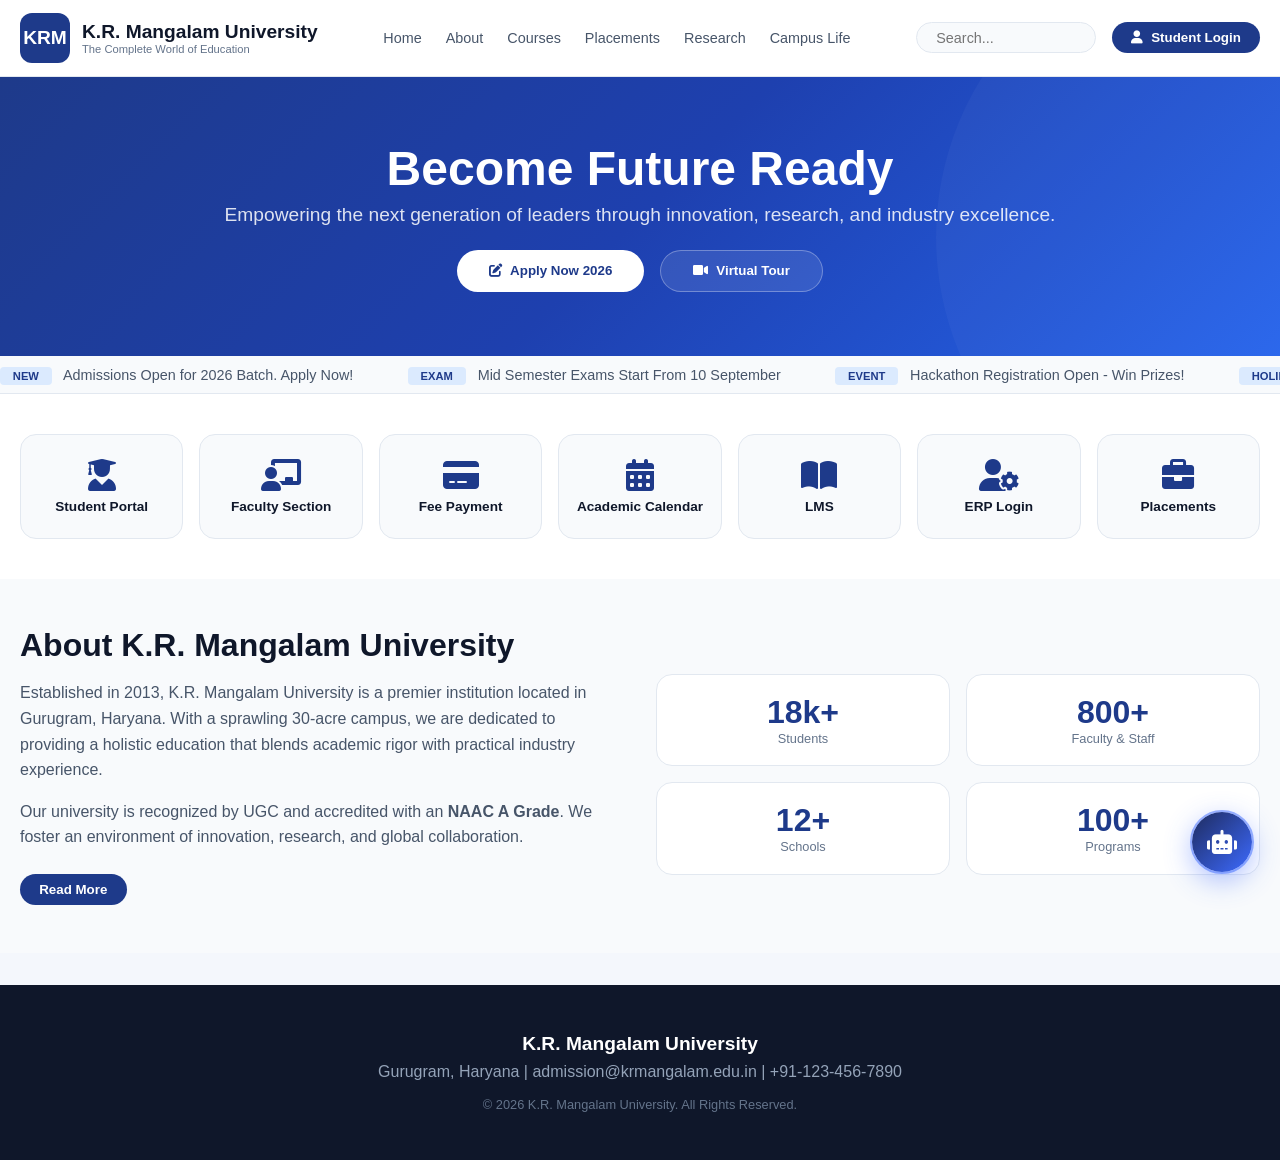
==== commit 4897ce31: "Update INT.HTML" ====
--- a/INT.HTML
+++ b/INT.HTML
@@ -912,6 +912,11 @@
         .btn-danger:hover {
             background: #fecaca;
         }
+        .btn-disabled {
+            opacity: 0.5;
+            cursor: not-allowed;
+            pointer-events: none;
+        }
 
         .flex {
             display: flex;
@@ -1184,6 +1189,67 @@
         }
         .calendar-grid .cal-day.weekend {
             color: #94a3b8;
+        }
+        .calendar-grid .cal-day.holiday {
+            background: #fef3c7;
+            color: #b45309;
+            font-weight: 700;
+        }
+
+        .cal-legend {
+            display: flex;
+            gap: 1.3rem;
+            margin-top: 1.1rem;
+            flex-wrap: wrap;
+            border-top: 1px solid #f1f5f9;
+            padding-top: 1rem;
+        }
+        .cal-legend-item {
+            display: flex;
+            align-items: center;
+            gap: 7px;
+            font-size: 0.78rem;
+            color: #475569;
+            font-weight: 500;
+        }
+        .cal-legend-dot {
+            width: 12px;
+            height: 12px;
+            border-radius: 4px;
+            display: inline-block;
+        }
+
+        .cal-controls {
+            display: flex;
+            align-items: center;
+            justify-content: space-between;
+            flex-wrap: wrap;
+            gap: 0.8rem;
+            margin-top: 0.6rem;
+        }
+        .cal-nav-btn {
+            width: 32px;
+            height: 32px;
+            border-radius: 50%;
+            border: 1px solid #e2e8f0;
+            background: white;
+            color: #1e3a8a;
+            cursor: pointer;
+            display: flex;
+            align-items: center;
+            justify-content: center;
+            font-size: 0.78rem;
+            transition: 0.2s;
+        }
+        .cal-nav-btn:hover {
+            background: #eaf0fa;
+        }
+        .cal-nav-label {
+            font-size: 0.85rem;
+            font-weight: 700;
+            color: #0f172a;
+            min-width: 130px;
+            text-align: center;
         }
 
         /* ================= NOTIFICATION BELL ================= */
@@ -1622,119 +1688,131 @@
             font-weight: 600;
         }
 
-        /* Attendance Calendar extras */
-        .calendar-grid .cal-day.present {
-            background: #dcfce7;
-            color: #15803d;
-            font-weight: 700;
-            border: 1px solid #bbf7d0;
-        }
-        .calendar-grid .cal-day.absent {
-            background: #fee2e2;
-            color: #b91c1c;
-            font-weight: 700;
-            border: 1px solid #fecaca;
-        }
-        .calendar-grid .cal-day.blank {
-            cursor: default;
-            background: transparent;
-        }
-        .calendar-grid .cal-day.blank:hover {
-            background: transparent;
-        }
-        .cal-legend {
-            display: flex;
-            gap: 1.3rem;
-            margin-top: 1.1rem;
+        /* ================= MATERIALS UPLOAD (Faculty) ================= */
+        .material-card {
+            background: #f8fafc;
+            border-radius: 16px;
+            padding: 1.2rem;
+            border: 1px solid #eef2f7;
+            margin-bottom: 0.8rem;
+            display: flex;
+            justify-content: space-between;
+            align-items: center;
             flex-wrap: wrap;
-            border-top: 1px solid #f1f5f9;
-            padding-top: 1rem;
-        }
-        .cal-legend-item {
-            display: flex;
-            align-items: center;
-            gap: 7px;
-            font-size: 0.78rem;
-            color: #475569;
-            font-weight: 500;
-        }
-        .cal-legend-dot {
-            width: 12px;
-            height: 12px;
-            border-radius: 4px;
-            display: inline-block;
-        }
-
-        /* Calendar controls: view toggle + prev/next nav */
-        .cal-controls {
-            display: flex;
-            align-items: center;
-            justify-content: space-between;
-            flex-wrap: wrap;
-            gap: 0.8rem;
-            margin-top: 0.6rem;
-        }
-        .cal-view-toggle {
-            display: flex;
-            background: #f1f5f9;
-            border-radius: 40px;
-            padding: 3px;
-            gap: 2px;
-        }
-        .cal-view-btn {
-            border: none;
-            background: transparent;
-            padding: 0.4rem 1rem;
-            border-radius: 40px;
-            font-size: 0.78rem;
-            font-weight: 600;
-            color: #64748b;
-            cursor: pointer;
-            transition: 0.2s;
-        }
-        .cal-view-btn.active {
-            background: #1e3a8a;
-            color: white;
-        }
-        .cal-nav {
+            gap: 0.5rem;
+        }
+        .material-card .mat-info {
             display: flex;
             align-items: center;
             gap: 0.8rem;
         }
-        .cal-nav-btn {
-            width: 32px;
-            height: 32px;
-            border-radius: 50%;
-            border: 1px solid #e2e8f0;
-            background: white;
+        .material-card .mat-info i {
+            font-size: 1.5rem;
             color: #1e3a8a;
-            cursor: pointer;
+        }
+        .material-card .mat-info h4 {
+            font-size: 0.9rem;
+            color: #0f172a;
+        }
+        .material-card .mat-info p {
+            font-size: 0.75rem;
+            color: #94a3b8;
+        }
+        .material-card .mat-actions {
+            display: flex;
+            gap: 0.5rem;
+        }
+
+        /* ================= LMS (Faculty) ================= */
+        .lms-video-card {
+            background: #f8fafc;
+            border-radius: 16px;
+            padding: 1.2rem;
+            border: 1px solid #eef2f7;
+            margin-bottom: 0.8rem;
+            display: flex;
+            gap: 1rem;
+            align-items: flex-start;
+        }
+        .lms-video-card .video-thumb {
+            width: 120px;
+            height: 80px;
+            background: #1e3a8a;
+            border-radius: 12px;
             display: flex;
             align-items: center;
             justify-content: center;
+            color: white;
+            font-size: 2rem;
+            flex-shrink: 0;
+        }
+        .lms-video-card .video-info {
+            flex: 1;
+        }
+        .lms-video-card .video-info h4 {
+            font-size: 0.95rem;
+            color: #0f172a;
+        }
+        .lms-video-card .video-info p {
             font-size: 0.78rem;
-            transition: 0.2s;
-        }
-        .cal-nav-btn:hover {
-            background: #eaf0fa;
-        }
-        .cal-nav-label {
+            color: #94a3b8;
+        }
+        .lms-video-card .video-info .video-meta {
+            display: flex;
+            gap: 1rem;
+            margin-top: 4px;
+            font-size: 0.72rem;
+            color: #94a3b8;
+        }
+
+        /* ================= CERTIFICATE UPLOAD (Faculty/Admin) ================= */
+        .cert-card {
+            background: #f8fafc;
+            border-radius: 16px;
+            padding: 1.2rem;
+            border: 1px solid #eef2f7;
+            margin-bottom: 0.8rem;
+            display: flex;
+            justify-content: space-between;
+            align-items: center;
+            flex-wrap: wrap;
+            gap: 0.5rem;
+        }
+        .cert-card .cert-info {
+            display: flex;
+            align-items: center;
+            gap: 0.8rem;
+        }
+        .cert-card .cert-info i {
+            font-size: 1.5rem;
+            color: #f59e0b;
+        }
+        .cert-card .cert-info h4 {
+            font-size: 0.9rem;
+            color: #0f172a;
+        }
+        .cert-card .cert-info p {
+            font-size: 0.75rem;
+            color: #94a3b8;
+        }
+
+        /* ================= RESULTS (Faculty/Admin Only) ================= */
+        .result-edit-row {
+            display: flex;
+            gap: 0.5rem;
+            align-items: center;
+            flex-wrap: wrap;
+            margin-bottom: 0.5rem;
+        }
+        .result-edit-row input, .result-edit-row select {
+            padding: 0.4rem 0.8rem;
+            border-radius: 40px;
+            border: 1px solid #d6e2f5;
             font-size: 0.85rem;
-            font-weight: 700;
-            color: #0f172a;
-            min-width: 130px;
-            text-align: center;
-        }
-        body.dark-mode .cal-view-toggle {
-            background: #273349 !important;
-        }
-        body.dark-mode .cal-nav-btn {
-            background: #1e293b !important;
-            border-color: #334155 !important;
-            color: #e2e8f0;
-        }
-        body.dark-mode .cal-nav-label {
-            color: #f1f5f9 !important;
+        }
+        .result-edit-row input:focus, .result-edit-row select:focus {
+            border-color: #1e3a8a;
+            outline: none;
         }
     </style>
 </head>
@@ -1894,14 +1972,18 @@
                 <button class="taskbar-btn student-only" data-page="transport"><i class="fas fa-bus"></i> Transport<span class="popup-circle">🚌 Bus</span></button>
                 <button class="taskbar-btn student-only" data-page="lms"><i class="fas fa-chalkboard"></i> LMS<span class="popup-circle">📖 Learning</span></button>
                 <button class="taskbar-btn student-only" data-page="calendar"><i class="fas fa-calendar-alt"></i> Calendar<span class="popup-circle">📅 Dates</span></button>
-                <button class="taskbar-btn student-only" data-page="ai-assistant"><i class="fas fa-robot"></i> AI Study<span class="popup-circle">🤖 Help</span></button>
                 <button class="taskbar-btn student-only" data-page="performance"><i class="fas fa-chart-bar"></i> Performance<span class="popup-circle">📈 Tests</span></button>
                 <button class="taskbar-btn student-only" data-page="my-attendance"><i class="fas fa-clipboard-list"></i> Attendance<span class="popup-circle">📋 My %</span></button>
+
                 <button class="taskbar-btn faculty-only" data-page="marks-entry"><i class="fas fa-pen-to-square"></i> Marks Entry<span class="popup-circle">✏️ Grade</span></button>
                 <button class="taskbar-btn faculty-only" data-page="attendance"><i class="fas fa-clipboard-check"></i> Attendance<span class="popup-circle">📋 Mark</span></button>
                 <button class="taskbar-btn faculty-only" data-page="syllabus"><i class="fas fa-book"></i> Syllabus<span class="popup-circle">📚 Track</span></button>
                 <button class="taskbar-btn faculty-only" data-page="timetable"><i class="fas fa-calendar-alt"></i> Timetable<span class="popup-circle">📅 View</span></button>
                 <button class="taskbar-btn faculty-only" data-page="qr"><i class="fas fa-qrcode"></i> QR<span class="popup-circle">📱 Generate</span></button>
+                <button class="taskbar-btn faculty-only" data-page="upload-materials"><i class="fas fa-upload"></i> Upload Materials<span class="popup-circle">📤 Notes</span></button>
+                <button class="taskbar-btn faculty-only" data-page="upload-certificates"><i class="fas fa-certificate"></i> Upload Certificates<span class="popup-circle">📜 Manage</span></button>
+                <button class="taskbar-btn faculty-only" data-page="lms-faculty"><i class="fas fa-video"></i> LMS Faculty<span class="popup-circle">🎥 Upload</span></button>
+                <button class="taskbar-btn admin-only" data-page="manage-calendar"><i class="fas fa-calendar-edit"></i> Manage Calendar<span class="popup-circle">📅 Edit</span></button>
             </div>
             <div class="taskbar-right">
                 <div class="notif-bell-wrap">
@@ -1939,14 +2021,13 @@
             <!-- Student Quick Features -->
             <div class="student-only">
                 <div class="grid-3 mb-2">
-                    <div class="feature-card" onclick="navigateTo('assignments')"><i class="fas fa-tasks"></i><h4>Assignments</h4><p>3 Pending</p></div>
-                    <div class="feature-card" onclick="navigateTo('materials')"><i class="fas fa-file-pdf"></i><h4>Study Materials</h4><p>12 New</p></div>
+                    <div class="feature-card" onclick="navigateTo('assignments')"><i class="fas fa-tasks"></i><h4>Assignments</h4><p id="assignPendingCount">3 Pending</p></div>
+                    <div class="feature-card" onclick="navigateTo('materials')"><i class="fas fa-file-pdf"></i><h4>Study Materials</h4><p id="materialsCount">12 Available</p></div>
                     <div class="feature-card" onclick="navigateTo('fees')"><i class="fas fa-credit-card"></i><h4>Fee Status</h4><p>₹45,000 Due</p></div>
                 </div>
                 <div class="grid-3 mb-2">
                     <div class="feature-card" onclick="navigateTo('results')"><i class="fas fa-graduation-cap"></i><h4>Results</h4><p>CGPA: 8.5</p></div>
-                    <div class="feature-card" onclick="navigateTo('certificates')"><i class="fas fa-certificate"></i><h4>Certificates</h4><p>3 Available</p></div>
-                    <div class="feature-card" onclick="navigateTo('ai-assistant')"><i class="fas fa-robot"></i><h4>AI chatbot</h4><p>Ask anything!</p></div>
+                    <div class="feature-card" onclick="navigateTo('certificates')"><i class="fas fa-certificate"></i><h4>Certificates</h4><p id="certCount">3 Available</p></div>
                 </div>
             </div>
 
@@ -2029,24 +2110,94 @@
                 <div class="table-container">
                     <table>
                         <thead><tr><th>Title</th><th>Course</th><th>Due Date</th><th>Status</th><th>Action</th></tr></thead>
-                        <tbody>
-                            <tr><td>Backpropagation Implementation</td><td>Neural Networks</td><td>Oct 28, 2026</td><td><span class="badge-danger">Pending</span></td><td><button class="btn btn-primary" onclick="showToast('📤 Assignment submitted!','success')">Submit</button></td></tr>
-                            <tr><td>Network Sniffing Report</td><td>Ethical Hacking</td><td>Nov 5, 2026</td><td><span class="badge-soft">In Progress</span></td><td><button class="btn btn-outline">Continue</button></td></tr>
-                            <tr><td>Lexical Analysis Parser</td><td>Compiler Design</td><td>Nov 12, 2026</td><td><span class="badge-success">Completed</span></td><td><span class="badge-soft">View</span></td></tr>
+                        <tbody id="assignmentsTableBody">
+                            <tr>
+                                <td>Backpropagation Implementation</td>
+                                <td>Neural Networks</td>
+                                <td>Oct 28, 2026</td>
+                                <td><span class="badge-danger">Pending</span></td>
+                                <td><button class="btn btn-primary" onclick="submitAssignment(this, 'Backpropagation Implementation')"><i class="fas fa-upload"></i> Submit</button></td>
+                            </tr>
+                            <tr>
+                                <td>Network Sniffing Report</td>
+                                <td>Ethical Hacking</td>
+                                <td>Nov 5, 2026</td>
+                                <td><span class="badge-soft">In Progress</span></td>
+                                <td><button class="btn btn-primary" onclick="submitAssignment(this, 'Network Sniffing Report')"><i class="fas fa-upload"></i> Submit</button></td>
+                            </tr>
+                            <tr>
+                                <td>Lexical Analysis Parser</td>
+                                <td>Compiler Design</td>
+                                <td>Nov 12, 2026</td>
+                                <td><span class="badge-success">Completed</span></td>
+                                <td><span class="badge-soft">View</span></td>
+                            </tr>
+                            <tr>
+                                <td>Distributed Systems Project</td>
+                                <td>Distributed Systems</td>
+                                <td>Oct 15, 2026</td>
+                                <td><span class="badge-danger" style="background:#e5e7eb;color:#6b7280;">Expired</span></td>
+                                <td><button class="btn btn-disabled" disabled><i class="fas fa-ban"></i> Past Due</button></td>
+                            </tr>
                         </tbody>
                     </table>
                 </div>
+                <p class="text-muted" style="margin-top:0.5rem;font-size:0.8rem;">⚠️ Assignments past due date cannot be submitted.</p>
             </div>
         </div>
 
-        <!-- Materials -->
+        <!-- Materials (Student) -->
         <div id="page-materials" class="page-content">
-            <div class="page-header"><h2><i class="fas fa-file-pdf"></i> Study Materials</h2><p>Access notes, slides, and resources</p></div>
-            <div class="grid-2">
-                <div class="card"><h3><i class="fas fa-file-pdf"></i> Neural Networks Notes</h3><p class="text-muted">Module 1-4 complete</p><button class="btn btn-primary mt-2" onclick="showToast('📄 Downloading...','info')"><i class="fas fa-download"></i> Download</button></div>
-                <div class="card"><h3><i class="fas fa-file-pdf"></i> DS Lecture Slides</h3><p class="text-muted">Unit 1-3</p><button class="btn btn-primary mt-2" onclick="showToast('📄 Downloading...','info')"><i class="fas fa-download"></i> Download</button></div>
-                <div class="card"><h3><i class="fas fa-file-pdf"></i> EH Lab Manual</h3><p class="text-muted">Practical Guide</p><button class="btn btn-primary mt-2" onclick="showToast('📄 Downloading...','info')"><i class="fas fa-download"></i> Download</button></div>
-                <div class="card"><h3><i class="fas fa-file-pdf"></i> CD Reference Book</h3><p class="text-muted">Full PDF</p><button class="btn btn-primary mt-2" onclick="showToast('📄 Downloading...','info')"><i class="fas fa-download"></i> Download</button></div>
+            <div class="page-header"><h2><i class="fas fa-file-pdf"></i> Study Materials</h2><p>Download materials uploaded by faculty</p></div>
+            <div id="studentMaterialsList">
+                <div class="material-card">
+                    <div class="mat-info">
+                        <i class="fas fa-file-pdf"></i>
+                        <div>
+                            <h4>Neural Networks Notes - Module 1-4</h4>
+                            <p>Uploaded by Dr. Sarah · Oct 20, 2026</p>
+                        </div>
+                    </div>
+                    <div class="mat-actions">
+                        <button class="btn btn-primary" onclick="downloadMaterial('Neural Networks Notes')"><i class="fas fa-download"></i> Download</button>
+                    </div>
+                </div>
+                <div class="material-card">
+                    <div class="mat-info">
+                        <i class="fas fa-file-pdf"></i>
+                        <div>
+                            <h4>DS Lecture Slides - Unit 1-3</h4>
+                            <p>Uploaded by Prof. Mehta · Oct 18, 2026</p>
+                        </div>
+                    </div>
+                    <div class="mat-actions">
+                        <button class="btn btn-primary" onclick="downloadMaterial('DS Lecture Slides')"><i class="fas fa-download"></i> Download</button>
+                    </div>
+                </div>
+                <div class="material-card">
+                    <div class="mat-info">
+                        <i class="fas fa-file-pdf"></i>
+                        <div>
+                            <h4>EH Lab Manual - Practical Guide</h4>
+                            <p>Uploaded by Dr. Alaric · Oct 15, 2026</p>
+                        </div>
+                    </div>
+                    <div class="mat-actions">
+                        <button class="btn btn-primary" onclick="downloadMaterial('EH Lab Manual')"><i class="fas fa-download"></i> Download</button>
+                    </div>
+                </div>
+                <div class="material-card">
+                    <div class="mat-info">
+                        <i class="fas fa-file-pdf"></i>
+                        <div>
+                            <h4>CD Reference Book - Full PDF</h4>
+                            <p>Uploaded by Prof. Gupta · Oct 12, 2026</p>
+                        </div>
+                    </div>
+                    <div class="mat-actions">
+                        <button class="btn btn-primary" onclick="downloadMaterial('CD Reference Book')"><i class="fas fa-download"></i> Download</button>
+                    </div>
+                </div>
             </div>
         </div>
 
@@ -2061,15 +2212,9 @@
                     <div class="progress-item"><span>Aug 2026</span><span class="badge-success">Paid ₹25,000</span></div>
                 </div>
             </div>
-
-            <!-- Re-Examination (REE) Fee Section -->
-            <div id="ree-fee-section" style="margin-top:1.5rem;"></div>
-
-            <!-- Debarred (Attendance Shortage) Fee Section -->
-            <div id="debar-fee-section" style="margin-top:1.5rem;"></div>
         </div>
 
-        <!-- Results -->
+        <!-- Results (Student View Only - No Edit) -->
         <div id="page-results" class="page-content">
             <div class="page-header"><h2><i class="fas fa-graduation-cap"></i> Examination Results</h2><p>View your academic performance</p></div>
             <div class="grid-2">
@@ -2095,7 +2240,7 @@
                 <button onclick="switchAttSem(3)" id="att-sem-tab-3" class="att-sem-tab-btn">Sem III</button>
                 <button onclick="switchAttSem(4)" id="att-sem-tab-4" class="att-sem-tab-btn">Sem IV</button>
                 <button onclick="switchAttSem(5)" id="att-sem-tab-5" class="att-sem-tab-btn">Sem V</button>
-                <button onclick="switchAttSem(6)" id="att-sem-tab-6" class="att-sem-tab-btn">Sem VI</button>
+                <button onclick="switchAttSem(6)" id="att-sem-tab-6" class="att-sem-tab-btn active">Sem VI</button>
             </div>
 
             <div class="att-stat-grid" id="attStatGrid"></div>
@@ -2116,10 +2261,6 @@
             <div class="card">
                 <div class="card-header"><h3><i class="fas fa-calendar-days"></i> Daily Attendance Calendar</h3></div>
                 <div class="cal-controls">
-                    <div class="cal-view-toggle">
-                        <button class="cal-view-btn active" id="calViewMonthBtn" onclick="setAttCalView('month')">Month</button>
-                        <button class="cal-view-btn" id="calViewWeekBtn" onclick="setAttCalView('week')">Week</button>
-                    </div>
                     <div class="cal-nav">
                         <button class="cal-nav-btn" onclick="navAttCal(-1)"><i class="fas fa-chevron-left"></i></button>
                         <span class="cal-nav-label" id="attCalMonthLabel">This Month</span>
@@ -2130,17 +2271,46 @@
                 <div class="cal-legend">
                     <div class="cal-legend-item"><span class="cal-legend-dot" style="background:#16a34a;"></span> Present</div>
                     <div class="cal-legend-item"><span class="cal-legend-dot" style="background:#dc2626;"></span> Absent</div>
-                    <div class="cal-legend-item"><span class="cal-legend-dot" style="background:#e2e8f0;"></span> Weekend / Holiday</div>
+                    <div class="cal-legend-item"><span class="cal-legend-dot" style="background:#fef3c7;"></span> Holiday</div>
+                    <div class="cal-legend-item"><span class="cal-legend-dot" style="background:#e2e8f0;"></span> Weekend</div>
                 </div>
             </div>
         </div>
 
-        <!-- Certificates -->
+        <!-- Certificates (Student) -->
         <div id="page-certificates" class="page-content">
             <div class="page-header"><h2><i class="fas fa-certificate"></i> Certificates</h2><p>Download your academic certificates</p></div>
-            <div class="grid-2">
-                <div class="card"><h3><i class="fas fa-certificate" style="color:#f59e0b;"></i> Provisional Certificate</h3><p class="text-muted">Issued: Oct 2026</p><button class="btn btn-primary mt-2" onclick="showToast('📜 Certificate downloaded!','success')"><i class="fas fa-download"></i> Download</button></div>
-                <div class="card"><h3><i class="fas fa-certificate" style="color:#f59e0b;"></i> Transcript</h3><p class="text-muted">Semester 1-4</p><button class="btn btn-primary mt-2" onclick="showToast('📜 Transcript downloaded!','success')"><i class="fas fa-download"></i> Download</button></div>
+            <div id="studentCertificatesList">
+                <div class="cert-card">
+                    <div class="cert-info">
+                        <i class="fas fa-certificate"></i>
+                        <div>
+                            <h4>Provisional Certificate</h4>
+                            <p>Issued: Oct 2026 · Verified</p>
+                        </div>
+                    </div>
+                    <button class="btn btn-primary" onclick="downloadCertificate('Provisional Certificate')"><i class="fas fa-download"></i> Download</button>
+                </div>
+                <div class="cert-card">
+                    <div class="cert-info">
+                        <i class="fas fa-certificate"></i>
+                        <div>
+                            <h4>Transcript - Semester 1-4</h4>
+                            <p>Issued: Sep 2026 · Verified</p>
+                        </div>
+                    </div>
+                    <button class="btn btn-primary" onclick="downloadCertificate('Transcript')"><i class="fas fa-download"></i> Download</button>
+                </div>
+                <div class="cert-card">
+                    <div class="cert-info">
+                        <i class="fas fa-certificate"></i>
+                        <div>
+                            <h4>AI & ML Certification</h4>
+                            <p>Issued: Aug 2026 · Verified</p>
+                        </div>
+                    </div>
+                    <button class="btn btn-primary" onclick="downloadCertificate('AI & ML Certification')"><i class="fas fa-download"></i> Download</button>
+                </div>
             </div>
         </div>
 
@@ -2186,1828 +2356,416 @@
             </div>
         </div>
 
-        <!-- LMS -->
+        <!-- LMS (Student) -->
         <div id="page-lms" class="page-content">
             <div class="page-header"><h2><i class="fas fa-chalkboard"></i> Learning Management System</h2><p>Access your courses online</p></div>
-            <div class="grid-2">
-                <div class="card"><h3><i class="fas fa-video"></i> CS402 - Distributed Systems</h3><p class="text-muted">12 videos, 5 assignments</p><span class="badge-soft">75% Complete</span><button class="btn btn-primary mt-2">Continue Learning</button></div>
-                <div class="card"><h3><i class="fas fa-video"></i> CS310 - Data Structures</h3><p class="text-muted">8 videos, 3 assignments</p><span class="badge-soft">32% Complete</span><button class="btn btn-primary mt-2">Continue Learning</button></div>
+            <div id="studentLMSList">
+                <div class="lms-video-card">
+                    <div class="video-thumb"><i class="fas fa-play-circle"></i></div>
+                    <div class="video-info">
+                        <h4>CS402 - Distributed Systems: Lecture 1</h4>
+                        <p>Introduction to Distributed Systems</p>
+                        <div class="video-meta">
+                            <span><i class="fas fa-user"></i> Dr. Sarah</span>
+                            <span><i class="fas fa-clock"></i> 45 min</span>
+                            <span><i class="fas fa-calendar"></i> Oct 20, 2026</span>
+                        </div>
+                    </div>
+                </div>
+                <div class="lms-video-card">
+                    <div class="video-thumb"><i class="fas fa-play-circle"></i></div>
+                    <div class="video-info">
+                        <h4>CS310 - Data Structures: Arrays & Linked Lists</h4>
+                        <p>Complete implementation guide</p>
+                        <div class="video-meta">
+                            <span><i class="fas fa-user"></i> Prof. Mehta</span>
+                            <span><i class="fas fa-clock"></i> 35 min</span>
+                            <span><i class="fas fa-calendar"></i> Oct 18, 2026</span>
+                        </div>
+                    </div>
+                </div>
+                <div class="lms-video-card">
+                    <div class="video-thumb"><i class="fas fa-play-circle"></i></div>
+                    <div class="video-info">
+                        <h4>EH Lab - Network Sniffing Tutorial</h4>
+                        <p>Practical demo with Wireshark</p>
+                        <div class="video-meta">
+                            <span><i class="fas fa-user"></i> Dr. Alaric</span>
+                            <span><i class="fas fa-clock"></i> 50 min</span>
+                            <span><i class="fas fa-calendar"></i> Oct 15, 2026</span>
+                        </div>
+                    </div>
+                </div>
             </div>
         </div>
 
-        <!-- Calendar -->
+        <!-- Calendar (Student) -->
         <div id="page-calendar" class="page-content">
             <div class="page-header"><h2><i class="fas fa-calendar-alt"></i> Academic Calendar</h2><p>Important dates and deadlines</p></div>
             <div class="card">
-                <div class="calendar-grid">
-                    <div class="cal-header">Sun</div><div class="cal-header">Mon</div><div class="cal-header">Tue</div>
-                    <div class="cal-header">Wed</div><div class="cal-header">Thu</div><div class="cal-header">Fri</div><div class="cal-header">Sat</div>
-                    <div class="cal-day weekend">1</div><div class="cal-day">2</div><div class="cal-day">3</div>
-                    <div class="cal-day">4</div><div class="cal-day">5</div><div class="cal-day">6</div><div class="cal-day weekend">7</div>
-                    <div class="cal-day weekend">8</div><div class="cal-day">9</div><div class="cal-day">10</div>
-                    <div class="cal-day event" onclick="showToast('📅 Exam: DS - Oct 12','info')">11</div>
-                    <div class="cal-day event" onclick="showToast('📅 Exam: NN - Oct 13','info')">12</div>
-                    <div class="cal-day active">13</div>
-                    <div class="cal-day weekend">14</div>
-                    <div class="cal-day weekend">15</div><div class="cal-day">16</div><div class="cal-day">17</div>
-                    <div class="cal-day">18</div><div class="cal-day">19</div><div class="cal-day">20</div>
-                    <div class="cal-day">21</div><div class="cal-day">22</div><div class="cal-day">23</div>
-                    <div class="cal-day">24</div><div class="cal-day">25</div><div class="cal-day">26</div>
-                    <div class="cal-day">27</div><div class="cal-day">28</div><div class="cal-day">29</div>
-                    <div class="cal-day">30</div><div class="cal-day">31</div>
-                </div>
-                <div class="flex mt-2"><span class="badge-soft">📅 Event: Exam - Oct 11-13</span><span class="badge-soft" style="margin-left:0.5rem;">📌 Today: Oct 13</span></div>
-                <div id="ree-calendar-notice"></div>
+                <div class="cal-controls">
+                    <div class="cal-nav">
+                        <button class="cal-nav-btn" onclick="navCalendar(-1)"><i class="fas fa-chevron-left"></i></button>
+                        <span class="cal-nav-label" id="calMonthLabel">October 2026</span>
+                        <button class="cal-nav-btn" onclick="navCalendar(1)"><i class="fas fa-chevron-right"></i></button>
+                    </div>
+                </div>
+                <div class="calendar-grid" id="calendarGrid" style="margin-top:0.8rem;">
+                    <!-- Rendered by JS -->
+                </div>
+                <div class="cal-legend">
+                    <div class="cal-legend-item"><span class="cal-legend-dot" style="background:#1e3a8a;"></span> Today</div>
+                    <div class="cal-legend-item"><span class="cal-legend-dot" style="background:#dbeafe;"></span> Event</div>
+                    <div class="cal-legend-item"><span class="cal-legend-dot" style="background:#fef3c7;"></span> Holiday</div>
+                    <div class="cal-legend-item"><span class="cal-legend-dot" style="background:#e2e8f0;"></span> Weekend</div>
+                </div>
             </div>
         </div>
 
         <!-- Performance -->
-        <!-- ===== PERFORMANCE PAGE — B.Tech CSE (AI & ML) ===== -->
         <div id="page-performance" class="page-content">
-
-            <!-- Header -->
-            <div style="display:flex;align-items:flex-start;justify-content:space-between;flex-wrap:wrap;gap:1rem;margin-bottom:1.8rem;">
-                <div>
-                    <h2 style="font-size:1.7rem;font-weight:700;color:#0f172a;display:flex;align-items:center;gap:10px;">
-                        <span style="width:42px;height:42px;background:linear-gradient(135deg,#1e3a8a,#2563eb);border-radius:12px;display:inline-flex;align-items:center;justify-content:center;">
-                            <i class="fas fa-chart-line" style="color:white;font-size:1rem;"></i>
-                        </span>
-                        Academic Performance
-                    </h2>
-                    <p style="color:#64748b;margin-top:4px;font-size:0.9rem;">B.Tech CSE (AI &amp; ML) · Current: Semester VI · Session 2025–26</p>
-                </div>
-                <div style="display:flex;gap:0.6rem;flex-wrap:wrap;">
-                    <span style="background:#dbeafe;color:#1e3a8a;padding:0.35rem 1rem;border-radius:40px;font-size:0.78rem;font-weight:600;display:flex;align-items:center;gap:5px;"><i class="fas fa-user-graduate"></i> Roll No: 2210310</span>
-                    <span style="background:#fee2e2;color:#dc2626;padding:0.35rem 1rem;border-radius:40px;font-size:0.78rem;font-weight:600;display:flex;align-items:center;gap:5px;"><i class="fas fa-star"></i> CGPA: 7.4</span>
+            <div class="page-header"><h2><i class="fas fa-chart-bar"></i> Academic Performance</h2><p>View your semester-wise performance</p></div>
+            <div class="card">
+                <h3>Performance Overview</h3>
+                <div class="grid-2">
+                    <div>
+                        <div class="progress-item"><span>Semester I</span><span>8.2 SGPA</span><div class="progress-bar"><div class="progress-fill" style="width:82%"></div></div></div>
+                        <div class="progress-item"><span>Semester II</span><span>8.4 SGPA</span><div class="progress-bar"><div class="progress-fill" style="width:84%"></div></div></div>
+                        <div class="progress-item"><span>Semester III</span><span>8.5 SGPA</span><div class="progress-bar"><div class="progress-fill" style="width:85%"></div></div></div>
+                        <div class="progress-item"><span>Semester IV</span><span>8.6 SGPA</span><div class="progress-bar"><div class="progress-fill" style="width:86%"></div></div></div>
+                        <div class="progress-item"><span>Semester V</span><span>8.9 SGPA</span><div class="progress-bar"><div class="progress-fill" style="width:89%"></div></div></div>
+                        <div class="progress-item"><span>Semester VI</span><span>6.8 SGPA</span><div class="progress-bar"><div class="progress-fill" style="width:68%"></div></div></div>
+                    </div>
+                    <div class="text-center">
+                        <h3 style="font-size:2.5rem;color:#1e3a8a;">8.5</h3>
+                        <p class="text-muted">Overall CGPA</p>
+                        <span class="badge-success">● Good Standing</span>
+                    </div>
                 </div>
             </div>
-
-            <!-- Live Faculty Marks Updates -->
-            <div class="card" id="facultyMarksUpdateCard" style="margin-bottom:1.8rem;display:none;border:1px solid #c7d7fb;background:linear-gradient(135deg,#f5f8ff,#ffffff);">
-                <div class="card-header"><h3><i class="fas fa-bolt" style="color:#1e3a8a;"></i> Live Updates from Faculty</h3><span class="badge-soft" id="facultyMarksUpdateCount">0</span></div>
-                <p class="text-muted" style="margin-top:-0.3rem;margin-bottom:0.8rem;font-size:0.82rem;">Marks recently entered by your faculty appear here instantly.</p>
+        </div>
+
+        <!-- ================= FACULTY PAGES ================= -->
+
+        <!-- Attendance Marking (Faculty) -->
+        <div id="page-attendance" class="page-content">
+            <div class="page-header"><h2><i class="fas fa-clipboard-check"></i> Attendance Marking</h2><p>Mark attendance for today's classes</p></div>
+            <div class="card">
+                <h3 style="margin-bottom:1rem;">CS402 - Distributed Systems <span class="badge-soft">11:30 AM</span></h3>
+                <div class="student-grid" id="facStudentChips" style="grid-template-columns: repeat(6,1fr);">
+                    <!-- Rendered by JS -->
+                </div>
+                <div class="flex mt-2">
+                    <button class="btn btn-primary" onclick="markAllPresent()"><i class="fas fa-check-double"></i> Mark All Present</button>
+                    <button class="btn btn-outline" onclick="saveAttendance()"><i class="fas fa-save"></i> Save Attendance</button>
+                    <span class="badge-soft" style="margin-left:auto;">Present: <span id="presentCount">0</span>/<span id="presentTotal">0</span></span>
+                </div>
+            </div>
+        </div>
+
+        <!-- Marks Entry (Faculty) -->
+        <div id="page-marks-entry" class="page-content">
+            <div class="page-header"><h2><i class="fas fa-pen-to-square"></i> Marks Entry</h2><p>Add or update student marks</p></div>
+            <div class="grid-2">
+                <div class="card">
+                    <h3 style="margin-bottom:1rem;">Add Marks</h3>
+                    <div class="auth-input-group">
+                        <label>Student Name</label>
+                        <input type="text" id="meStudentName" class="input-slim" style="width:100%;" placeholder="e.g. Ishani Rao">
+                    </div>
+                    <div class="auth-input-group">
+                        <label>Roll No.</label>
+                        <input type="text" id="meRollNo" class="input-slim" style="width:100%;" placeholder="e.g. 2024CSE001">
+                    </div>
+                    <div class="auth-input-group">
+                        <label>Subject</label>
+                        <select id="meSubject" class="input-slim" style="width:100%;">
+                            <option>Distributed Systems</option>
+                            <option>Data Structures</option>
+                            <option>Neural Networks</option>
+                            <option>Ethical Hacking</option>
+                            <option>Compiler Design</option>
+                        </select>
+                    </div>
+                    <div class="auth-input-group">
+                        <label>Marks (out of 100)</label>
+                        <input type="number" id="meMarks" class="input-slim" style="width:100%;" min="0" max="100" placeholder="e.g. 85">
+                    </div>
+                    <button class="btn btn-primary" id="meSubmitBtn" style="width:100%;justify-content:center;"><i class="fas fa-plus"></i> Add Marks Entry</button>
+                </div>
+                <div class="card">
+                    <div class="card-header"><h3><i class="fas fa-list-check"></i> Recent Entries</h3><span class="badge-soft" id="meCount">0</span></div>
+                    <div class="table-container">
+                        <table>
+                            <thead><tr><th>Student</th><th>Roll No</th><th>Subject</th><th>Marks</th><th>Grade</th><th></th></tr></thead>
+                            <tbody id="meTableBody"><tr><td colspan="5" class="text-muted">No entries yet.</td></tr></tbody>
+                        </table>
+                    </div>
+                </div>
+            </div>
+        </div>
+
+        <!-- Upload Materials (Faculty) -->
+        <div id="page-upload-materials" class="page-content">
+            <div class="page-header"><h2><i class="fas fa-upload"></i> Upload Study Materials</h2><p>Upload notes, slides, and resources for students</p></div>
+            <div class="card">
+                <h3 style="margin-bottom:1rem;">Upload New Material</h3>
+                <div class="auth-input-group">
+                    <label>Material Title</label>
+                    <input type="text" id="matTitle" class="input-slim" style="width:100%;" placeholder="e.g. Neural Networks Notes - Module 1-4">
+                </div>
+                <div class="auth-input-group">
+                    <label>Course</label>
+                    <select id="matCourse" class="input-slim" style="width:100%;">
+                        <option>Distributed Systems</option>
+                        <option>Data Structures</option>
+                        <option>Neural Networks</option>
+                        <option>Ethical Hacking</option>
+                        <option>Compiler Design</option>
+                    </select>
+                </div>
+                <div class="auth-input-group">
+                    <label>File (PDF, PPT, DOC)</label>
+                    <input type="file" id="matFile" class="input-slim" style="width:100%;padding:0.5rem;">
+                </div>
+                <button class="btn btn-primary" onclick="uploadMaterial()"><i class="fas fa-upload"></i> Upload Material</button>
+                <p class="text-muted" style="margin-top:0.5rem;font-size:0.75rem;">Max file size: 10MB. Supported formats: PDF, PPT, DOC</p>
+            </div>
+            <div class="card mt-2">
+                <div class="card-header"><h3><i class="fas fa-folder-open"></i> Uploaded Materials</h3><span class="badge-soft" id="facMatCount">0</span></div>
+                <div id="facultyMaterialsList"></div>
+            </div>
+        </div>
+
+        <!-- Upload Certificates (Faculty/Admin) -->
+        <div id="page-upload-certificates" class="page-content">
+            <div class="page-header"><h2><i class="fas fa-certificate"></i> Manage Certificates</h2><p>Upload certificates for students</p></div>
+            <div class="card">
+                <h3 style="margin-bottom:1rem;">Upload New Certificate</h3>
+                <div class="auth-input-group">
+                    <label>Certificate Name</label>
+                    <input type="text" id="certTitle" class="input-slim" style="width:100%;" placeholder="e.g. AI & ML Certification">
+                </div>
+                <div class="auth-input-group">
+                    <label>Student Name</label>
+                    <input type="text" id="certStudent" class="input-slim" style="width:100%;" placeholder="e.g. Ishani Rao">
+                </div>
+                <div class="auth-input-group">
+                    <label>Certificate File (PDF)</label>
+                    <input type="file" id="certFile" class="input-slim" style="width:100%;padding:0.5rem;">
+                </div>
+                <button class="btn btn-primary" onclick="uploadCertificate()"><i class="fas fa-upload"></i> Upload Certificate</button>
+            </div>
+            <div class="card mt-2">
+                <div class="card-header"><h3><i class="fas fa-list"></i> Uploaded Certificates</h3><span class="badge-soft" id="facCertCount">0</span></div>
+                <div id="facultyCertificatesList"></div>
+            </div>
+        </div>
+
+        <!-- LMS Faculty (Upload Videos) -->
+        <div id="page-lms-faculty" class="page-content">
+            <div class="page-header"><h2><i class="fas fa-video"></i> LMS Faculty</h2><p>Upload video lectures and course content</p></div>
+            <div class="card">
+                <h3 style="margin-bottom:1rem;">Upload Video Lecture</h3>
+                <div class="auth-input-group">
+                    <label>Video Title</label>
+                    <input type="text" id="lmsVideoTitle" class="input-slim" style="width:100%;" placeholder="e.g. Lecture 1: Introduction to Distributed Systems">
+                </div>
+                <div class="auth-input-group">
+                    <label>Course</label>
+                    <select id="lmsVideoCourse" class="input-slim" style="width:100%;">
+                        <option>Distributed Systems</option>
+                        <option>Data Structures</option>
+                        <option>Neural Networks</option>
+                        <option>Ethical Hacking</option>
+                        <option>Compiler Design</option>
+                    </select>
+                </div>
+                <div class="auth-input-group">
+                    <label>Video File (MP4, WEBM)</label>
+                    <input type="file" id="lmsVideoFile" class="input-slim" style="width:100%;padding:0.5rem;">
+                </div>
+                <button class="btn btn-primary" onclick="uploadLMSVideo()"><i class="fas fa-upload"></i> Upload Video</button>
+            </div>
+            <div class="card mt-2">
+                <div class="card-header"><h3><i class="fas fa-list"></i> Uploaded Videos</h3><span class="badge-soft" id="lmsVideoCount">0</span></div>
+                <div id="facultyLMSList"></div>
+            </div>
+        </div>
+
+        <!-- Syllabus -->
+        <div id="page-syllabus" class="page-content">
+            <div class="page-header"><h2><i class="fas fa-book"></i> Syllabus Tracker</h2><p>Track your course progress</p></div>
+            <div class="grid-2">
+                <div class="card">
+                    <h3>Distributed Systems</h3>
+                    <div class="progress-item"><span>Unit 1: Introduction</span><span>100%</span><div class="progress-bar"><div class="progress-fill" style="width:100%"></div></div></div>
+                    <div class="progress-item"><span>Unit 2: Communication</span><span>100%</span><div class="progress-bar"><div class="progress-fill" style="width:100%"></div></div></div>
+                    <div class="progress-item"><span>Unit 3: Synchronization</span><span>80%</span><div class="progress-bar"><div class="progress-fill" style="width:80%"></div></div></div>
+                    <div class="progress-item"><span>Unit 4: Replication</span><span>60%</span><div class="progress-bar"><div class="progress-fill" style="width:60%"></div></div></div>
+                    <div class="progress-item"><span>Unit 5: Fault Tolerance</span><span>40%</span><div class="progress-bar"><div class="progress-fill" style="width:40%"></div></div></div>
+                    <div class="flex mt-2"><span class="badge-soft">Overall: 75%</span></div>
+                </div>
+                <div class="card">
+                    <h3>Data Structures</h3>
+                    <div class="progress-item"><span>Unit 1: Arrays</span><span>100%</span><div class="progress-bar"><div class="progress-fill" style="width:100%"></div></div></div>
+                    <div class="progress-item"><span>Unit 2: Linked Lists</span><span>80%</span><div class="progress-bar"><div class="progress-fill" style="width:80%"></div></div></div>
+                    <div class="progress-item"><span>Unit 3: Stacks & Queues</span><span>60%</span><div class="progress-bar"><div class="progress-fill" style="width:60%"></div></div></div>
+                    <div class="progress-item"><span>Unit 4: Trees</span><span>20%</span><div class="progress-bar"><div class="progress-fill" style="width:20%"></div></div></div>
+                    <div class="progress-item"><span>Unit 5: Graphs</span><span>0%</span><div class="progress-bar"><div class="progress-fill" style="width:0%"></div></div></div>
+                    <div class="flex mt-2"><span class="badge-soft">Overall: 32%</span></div>
+                </div>
+            </div>
+        </div>
+
+        <!-- Timetable -->
+        <div id="page-timetable" class="page-content">
+            <div class="page-header"><h2><i class="fas fa-calendar-alt"></i> Timetable</h2><p>Weekly schedule</p></div>
+            <div class="card">
                 <div class="table-container">
                     <table>
-                        <thead><tr><th>Subject</th><th>Marks</th><th>Grade</th></tr></thead>
-                        <tbody id="facultyMarksUpdateBody"></tbody>
+                        <thead><tr><th>Time</th><th>Monday</th><th>Tuesday</th><th>Wednesday</th><th>Thursday</th><th>Friday</th></tr></thead>
+                        <tbody>
+                            <tr><td><strong>09:00 - 10:30</strong></td><td>DS (A-102)</td><td>NN (A-102)</td><td>DS (A-102)</td><td>NN (A-102)</td><td>DS (A-102)</td></tr>
+                            <tr><td><strong>11:00 - 12:30</strong></td><td>EH (Lab 402)</td><td>CD (LT-2)</td><td>EH (Lab 402)</td><td>CD (LT-2)</td><td>EH (Lab 402)</td></tr>
+                            <tr><td><strong>02:00 - 03:30</strong></td><td>CD (LT-2)</td><td>DS (A-102)</td><td>NN (A-102)</td><td>DS (A-102)</td><td>CD (LT-2)</td></tr>
+                        </tbody>
                     </table>
                 </div>
-            </div>
-
-            <!-- CGPA OverviewCards -->
-            <div style="display:grid;grid-template-columns:repeat(auto-fit,minmax(150px,1fr));gap:1rem;margin-bottom:1.8rem;">
-                <div style="background:white;border-radius:20px;padding:1.2rem 1.4rem;border:1px solid #eaf0fa;box-shadow:0 2px 8px rgba(0,0,0,0.04);display:flex;align-items:center;gap:1rem;">
-                    <div style="width:44px;height:44px;background:linear-gradient(135deg,#dbeafe,#bfdbfe);border-radius:12px;display:flex;align-items:center;justify-content:center;flex-shrink:0;"><i class="fas fa-trophy" style="color:#1e3a8a;"></i></div>
-                    <div><div style="font-size:1.5rem;font-weight:800;color:#dc2626;">7.4</div><div style="font-size:0.72rem;color:#64748b;font-weight:500;">Overall CGPA</div></div>
-                </div>
-                <div style="background:white;border-radius:20px;padding:1.2rem 1.4rem;border:1px solid #eaf0fa;box-shadow:0 2px 8px rgba(0,0,0,0.04);display:flex;align-items:center;gap:1rem;">
-                    <div style="width:44px;height:44px;background:linear-gradient(135deg,#dcfce7,#bbf7d0);border-radius:12px;display:flex;align-items:center;justify-content:center;flex-shrink:0;"><i class="fas fa-arrow-trend-up" style="color:#16a34a;"></i></div>
-                    <div><div style="font-size:1.5rem;font-weight:800;color:#0f172a;">8.9</div><div style="font-size:0.72rem;color:#64748b;font-weight:500;">Best SGPA (Sem V)</div></div>
-                </div>
-                <div style="background:white;border-radius:20px;padding:1.2rem 1.4rem;border:1px solid #eaf0fa;box-shadow:0 2px 8px rgba(0,0,0,0.04);display:flex;align-items:center;gap:1rem;">
-                    <div style="width:44px;height:44px;background:linear-gradient(135deg,#fef9c3,#fde68a);border-radius:12px;display:flex;align-items:center;justify-content:center;flex-shrink:0;"><i class="fas fa-medal" style="color:#b45309;"></i></div>
-                    <div><div style="font-size:1.5rem;font-weight:800;color:#0f172a;">1<span style="font-size:0.85rem;color:#64748b;">/Dept</span></div><div style="font-size:0.72rem;color:#64748b;font-weight:500;">Dept. Rank</div></div>
-                </div>
-                <div style="background:white;border-radius:20px;padding:1.2rem 1.4rem;border:1px solid #eaf0fa;box-shadow:0 2px 8px rgba(0,0,0,0.04);display:flex;align-items:center;gap:1rem;">
-                    <div style="width:44px;height:44px;background:linear-gradient(135deg,#fce7f3,#fbcfe8);border-radius:12px;display:flex;align-items:center;justify-content:center;flex-shrink:0;"><i class="fas fa-book-open" style="color:#be185d;"></i></div>
-                    <div><div style="font-size:1.5rem;font-weight:800;color:#0f172a;">6</div><div style="font-size:0.72rem;color:#64748b;font-weight:500;">Semesters Done</div></div>
-                </div>
-            </div>
-
-            <!-- SGPA Trend Chart — Sem 1 to Sem 6 -->
-            <div style="background:white;border-radius:22px;padding:1.6rem;border:1px solid #eaf0fa;box-shadow:0 2px 8px rgba(0,0,0,0.03);margin-bottom:1.8rem;">
-                <div style="display:flex;justify-content:space-between;align-items:flex-start;flex-wrap:wrap;gap:0.5rem;margin-bottom:1.4rem;">
-                    <div>
-                        <div style="font-weight:700;font-size:1rem;color:#0f172a;">SGPA Trend — All Semesters</div>
-                        <div style="font-size:0.75rem;color:#94a3b8;margin-top:3px;">Semester-wise grade point average</div>
-                    </div>
-                    <span style="background:#dbeafe;color:#1e3a8a;font-size:0.72rem;font-weight:600;padding:0.3rem 0.8rem;border-radius:40px;">Sem I – Sem VI</span>
-                </div>
-                <div style="position:relative;height:200px;">
-                    <!-- Y-axis -->
-                    <div style="position:absolute;left:0;top:0;height:100%;display:flex;flex-direction:column;justify-content:space-between;font-size:0.65rem;color:#cbd5e1;width:28px;text-align:right;">
-                        <span>10</span><span>9</span><span>8</span><span>7</span><span>6</span>
-                    </div>
-                    <!-- Grid lines -->
-                    <div style="position:absolute;left:34px;right:0;top:0;height:100%;">
-                        <div style="position:absolute;top:0%;width:100%;border-top:1px dashed #f1f5f9;"></div>
-                        <div style="position:absolute;top:25%;width:100%;border-top:1px dashed #f1f5f9;"></div>
-                        <div style="position:absolute;top:50%;width:100%;border-top:1px dashed #f1f5f9;"></div>
-                        <div style="position:absolute;top:75%;width:100%;border-top:1px dashed #f1f5f9;"></div>
-                        <div style="position:absolute;top:100%;width:100%;border-top:1px solid #e2e8f0;"></div>
-                    </div>
-                    <!-- SVG Line chart: scale 6-10 → y 200-0, so y=(10-val)*50 -->
-                    <!-- Sem1=8.2→y90, Sem2=8.4→y80, Sem3=8.5→y75, Sem4=8.6→y70, Sem5=8.9→y55, Sem6=6.8→y160 (dip due to REE) -->
-                    <svg style="position:absolute;left:34px;right:0;top:0;width:calc(100% - 34px);height:100%;" viewBox="0 0 540 200" preserveAspectRatio="none">
-                        <!-- Shaded area -->
-                        <polygon points="45,90 135,80 225,75 315,70 405,55 495,160 495,200 45,200" fill="url(#sgpaGrad)" opacity="0.15"/>
-                        <defs>
-                            <linearGradient id="sgpaGrad" x1="0" y1="0" x2="0" y2="1">
-                                <stop offset="0%" stop-color="#2563eb"/>
-                                <stop offset="100%" stop-color="#2563eb" stop-opacity="0"/>
-                            </linearGradient>
-                        </defs>
-                        <!-- Line -->
-                        <polyline points="45,90 135,80 225,75 315,70 405,55 495,160" fill="none" stroke="#2563eb" stroke-width="3" stroke-linejoin="round" stroke-linecap="round"/>
-                        <!-- Dots (clickable — jump to that semester's detail panel) -->
-                        <circle cx="45" cy="90" r="9" fill="transparent" style="cursor:pointer;" onclick="switchSem(1)"><title>View Semester I marks</title></circle>
-                        <circle cx="45" cy="90" r="6" fill="#2563eb" stroke="white" stroke-width="2.5" style="cursor:pointer;" onclick="switchSem(1)"/>
-                        <circle cx="135" cy="80" r="9" fill="transparent" style="cursor:pointer;" onclick="switchSem(2)"><title>View Semester II marks</title></circle>
-                        <circle cx="135" cy="80" r="6" fill="#2563eb" stroke="white" stroke-width="2.5" style="cursor:pointer;" onclick="switchSem(2)"/>
-                        <circle cx="225" cy="75" r="9" fill="transparent" style="cursor:pointer;" onclick="switchSem(3)"><title>View Semester III marks</title></circle>
-                        <circle cx="225" cy="75" r="6" fill="#2563eb" stroke="white" stroke-width="2.5" style="cursor:pointer;" onclick="switchSem(3)"/>
-                        <circle cx="315" cy="70" r="9" fill="transparent" style="cursor:pointer;" onclick="switchSem(4)"><title>View Semester IV marks</title></circle>
-                        <circle cx="315" cy="70" r="6" fill="#2563eb" stroke="white" stroke-width="2.5" style="cursor:pointer;" onclick="switchSem(4)"/>
-                        <circle cx="405" cy="55" r="10" fill="transparent" style="cursor:pointer;" onclick="switchSem(5)"><title>View Semester V marks</title></circle>
-                        <circle cx="405" cy="55" r="7" fill="#16a34a" stroke="white" stroke-width="2.5" style="cursor:pointer;" onclick="switchSem(5)"/>
-                        <circle cx="495" cy="160" r="10" fill="transparent" style="cursor:pointer;" onclick="switchSem(6)"><title>View Semester VI marks</title></circle>
-                        <circle cx="495" cy="160" r="7" fill="#dc2626" stroke="white" stroke-width="2.5" style="cursor:pointer;" onclick="switchSem(6)"/>
-                        <!-- Labels (clickable too) -->
-                        <text x="45" y="78" text-anchor="middle" font-size="11" font-weight="700" fill="#1e3a8a" style="cursor:pointer;" onclick="switchSem(1)">8.2</text>
-                        <text x="135" y="68" text-anchor="middle" font-size="11" font-weight="700" fill="#1e3a8a" style="cursor:pointer;" onclick="switchSem(2)">8.4</text>
-                        <text x="225" y="63" text-anchor="middle" font-size="11" font-weight="700" fill="#1e3a8a" style="cursor:pointer;" onclick="switchSem(3)">8.5</text>
-                        <text x="315" y="58" text-anchor="middle" font-size="11" font-weight="700" fill="#1e3a8a" style="cursor:pointer;" onclick="switchSem(4)">8.6</text>
-                        <text x="405" y="43" text-anchor="middle" font-size="11" font-weight="700" fill="#16a34a" style="cursor:pointer;" onclick="switchSem(5)">8.9 ★</text>
-                        <text x="495" y="148" text-anchor="middle" font-size="11" font-weight="700" fill="#dc2626" style="cursor:pointer;" onclick="switchSem(6)">6.8 ⚠</text>
-                    </svg>
-                </div>
-                <!-- X labels (clickable — jump to that semester's marks) -->
-                <div style="display:flex;justify-content:space-around;padding-left:34px;margin-top:0.6rem;">
-                    <div style="text-align:center;font-size:0.72rem;color:#94a3b8;font-weight:600;cursor:pointer;" onclick="switchSem(1)">Sem I<br><span style="color:#cbd5e1;">2023</span></div>
-                    <div style="text-align:center;font-size:0.72rem;color:#94a3b8;font-weight:600;cursor:pointer;" onclick="switchSem(2)">Sem II<br><span style="color:#cbd5e1;">2023</span></div>
-                    <div style="text-align:center;font-size:0.72rem;color:#94a3b8;font-weight:600;cursor:pointer;" onclick="switchSem(3)">Sem III<br><span style="color:#cbd5e1;">2024</span></div>
-                    <div style="text-align:center;font-size:0.72rem;color:#94a3b8;font-weight:600;cursor:pointer;" onclick="switchSem(4)">Sem IV<br><span style="color:#cbd5e1;">2024</span></div>
-                    <div style="text-align:center;font-size:0.72rem;color:#16a34a;font-weight:700;cursor:pointer;" onclick="switchSem(5)">Sem V<br><span style="color:#bbf7d0;">2025</span></div>
-                    <div style="text-align:center;font-size:0.72rem;color:#dc2626;font-weight:700;cursor:pointer;" onclick="switchSem(6)">Sem VI<br><span style="color:#fca5a5;">2026</span></div>
-                </div>
-            </div>
-
-            <!-- Semester Selector Tabs -->
-            <div style="display:flex;gap:0.4rem;flex-wrap:wrap;margin-bottom:1.5rem;padding:5px;background:#f1f5f9;border-radius:40px;width:fit-content;">
-                <button onclick="switchSem(1)" id="sem-tab-1" class="sem-tab-btn" style="background:#1e3a8a;color:white;border:none;padding:0.4rem 1rem;border-radius:40px;font-weight:600;cursor:pointer;font-size:0.8rem;transition:all 0.2s;">Sem I</button>
-                <button onclick="switchSem(2)" id="sem-tab-2" class="sem-tab-btn" style="background:transparent;color:#475569;border:none;padding:0.4rem 1rem;border-radius:40px;font-weight:500;cursor:pointer;font-size:0.8rem;transition:all 0.2s;">Sem II</button>
-                <button onclick="switchSem(3)" id="sem-tab-3" class="sem-tab-btn" style="background:transparent;color:#475569;border:none;padding:0.4rem 1rem;border-radius:40px;font-weight:500;cursor:pointer;font-size:0.8rem;transition:all 0.2s;">Sem III</button>
-                <button onclick="switchSem(4)" id="sem-tab-4" class="sem-tab-btn" style="background:transparent;color:#475569;border:none;padding:0.4rem 1rem;border-radius:40px;font-weight:500;cursor:pointer;font-size:0.8rem;transition:all 0.2s;">Sem IV</button>
-                <button onclick="switchSem(5)" id="sem-tab-5" class="sem-tab-btn" style="background:transparent;color:#475569;border:none;padding:0.4rem 1rem;border-radius:40px;font-weight:500;cursor:pointer;font-size:0.8rem;transition:all 0.2s;">Sem V</button>
-                <button onclick="switchSem(6)" id="sem-tab-6" class="sem-tab-btn" style="background:transparent;color:#475569;border:none;padding:0.4rem 1rem;border-radius:40px;font-weight:500;cursor:pointer;font-size:0.8rem;transition:all 0.2s;">Sem VI</button>
-            </div>
-
-            <!-- Semester Detail Panel -->
-            <div id="sem-detail-panel"></div>
-
-        </div>
-
-        <!DOCTYPE html>
-<html lang="en">
-<head>
-    <meta charset="UTF-8" />
-    <meta name="viewport" content="width=device-width, initial-scale=1.0" />
-    <title>SOET Portal · Full Navigation</title>
-    <link rel="stylesheet" href="https://cdnjs.cloudflare.com/ajax/libs/font-awesome/6.0.0-beta3/css/all.min.css" />
-    <style>
-        * {
-            margin: 0;
-            padding: 0;
-            box-sizing: border-box;
-            font-family: 'Inter', -apple-system, BlinkMacSystemFont, sans-serif;
-        }
-
-        body {
-            background: #f0f4fe;
-            min-height: 100vh;
-            padding: 20px;
-        }
-
-        .app-wrapper {
-            max-width: 1400px;
-            margin: 0 auto;
-        }
-
-        /* Toast */
-        .toast {
-            position: fixed;
-            top: 20px;
-            right: 20px;
-            background: #1e2b5e;
-            color: white;
-            padding: 1rem 1.5rem;
-            border-radius: 60px;
-            box-shadow: 0 10px 30px rgba(0, 0, 0, 0.2);
-            transform: translateY(-100px);
-            opacity: 0;
-            transition: all 0.4s cubic-bezier(0.34, 1.56, 0.64, 1);
-            z-index: 1000;
-            font-weight: 500;
-            max-width: 400px;
-        }
-        .toast.show {
-            transform: translateY(0);
-            opacity: 1;
-        }
-        .toast.success {
-            background: #1a7a1a;
-        }
-        .toast.error {
-            background: #b33;
-        }
-        .toast.info {
-            background: #1e2b5e;
-        }
-
-        /* Auth */
-        .auth-container {
-            max-width: 420px;
-            margin: 40px auto;
-            background: white;
-            border-radius: 40px;
-            padding: 2rem 2rem 2.5rem;
-            box-shadow: 0 30px 60px rgba(0, 20, 40, 0.12);
-        }
-        .auth-container h1 {
-            font-size: 2rem;
-            font-weight: 700;
-            color: #0b1a3a;
-        }
-        .auth-container h1 span {
-            color: #3d6aff;
-        }
-        .auth-input-group {
-            margin-bottom: 1.2rem;
-        }
-        .auth-input-group label {
-            display: block;
-            font-weight: 500;
-            font-size: 0.85rem;
-            color: #1d2b4b;
-            margin-bottom: 4px;
-        }
-        .auth-input-group input,
-        .auth-input-group select {
-            width: 100%;
-            padding: 0.8rem 1rem;
-            border-radius: 60px;
-            border: 1px solid #d6e2f5;
-            background: #fafcff;
-            font-size: 0.95rem;
-        }
-        .auth-input-group input:focus {
-            border-color: #3d6aff;
-            outline: none;
-            box-shadow: 0 0 0 3px rgba(61, 106, 255, 0.15);
-        }
-        .auth-btn {
-            width: 100%;
-            padding: 0.9rem;
-            border: none;
-            background: #1e2b5e;
-            color: white;
-            font-weight: 600;
-            border-radius: 60px;
-            font-size: 1rem;
-            cursor: pointer;
-            transition: 0.15s;
-            display: flex;
-            align-items: center;
-            justify-content: center;
-            gap: 8px;
-        }
-        .auth-btn:hover {
-            background: #142147;
-            transform: scale(1.02);
-        }
-        .auth-switch {
-            text-align: center;
-            margin-top: 1.5rem;
-            color: #5e7299;
-        }
-        .auth-switch a {
-            color: #1e2b5e;
-            font-weight: 600;
-            cursor: pointer;
-        }
-        .auth-error,
-        .auth-success {
-            padding: 0.5rem 1rem;
-            border-radius: 60px;
-            font-size: 0.85rem;
-            margin-bottom: 1rem;
-            display: none;
-        }
-        .auth-error {
-            background: #ffe9e9;
-            color: #b33;
-        }
-        .auth-success {
-            background: #e6f7e6;
-            color: #1a7a1a;
-        }
-
-        /* Dashboard */
-        .dashboard {
-            display: none;
-        }
-        .dashboard.active {
-            display: block;
-        }
-
-        /* Taskbar */
-        .taskbar {
-            background: white;
-            border-radius: 60px;
-            padding: 0.8rem 1.8rem;
-            box-shadow: 0 8px 30px rgba(0, 20, 40, 0.08);
-            display: flex;
-            justify-content: space-between;
-            align-items: center;
-            flex-wrap: wrap;
-            gap: 1rem;
-            margin-bottom: 2rem;
-            position: relative;
-        }
-        .taskbar-left {
-            display: flex;
-            align-items: center;
-            gap: 1.5rem;
-        }
-        .logo-icon {
-            background: linear-gradient(135deg, #1e2b5e, #3d6aff);
-            color: white;
-            width: 42px;
-            height: 42px;
-            border-radius: 16px;
-            display: flex;
-            align-items: center;
-            justify-content: center;
-            font-weight: 700;
-            font-size: 1.2rem;
-        }
-        .logo-text {
-            font-size: 1.4rem;
-            font-weight: 700;
-            color: #0b1a3a;
-        }
-        .logo-text span {
-            color: #3d6aff;
-        }
-
-        .taskbar-center {
-            display: flex;
-            gap: 0.5rem;
-            flex-wrap: wrap;
-        }
-        .taskbar-btn {
-            position: relative;
-            border: none;
-            background: transparent;
-            padding: 0.6rem 1.2rem;
-            border-radius: 40px;
-            font-weight: 500;
-            font-size: 0.85rem;
-            color: #2a3c5e;
-            cursor: pointer;
-            transition: all 0.3s;
-            display: flex;
-            align-items: center;
-            gap: 0.5rem;
-        }
-        .taskbar-btn i {
-            font-size: 1rem;
-            color: #5e7299;
-            transition: 0.3s;
-        }
-        .taskbar-btn:hover {
-            background: #eef3fe;
-            transform: scale(1.05);
-        }
-        .taskbar-btn:hover i {
-            color: #3d6aff;
-        }
-        .taskbar-btn .popup-circle {
-            position: absolute;
-            bottom: calc(100% + 12px);
-            left: 50%;
-            transform: translateX(-50%) scale(0);
-            background: #1e2b5e;
-            color: white;
-            padding: 0.5rem 1rem;
-            border-radius: 60px;
-            font-size: 0.7rem;
-            font-weight: 500;
-            white-space: nowrap;
-            transition: all 0.25s cubic-bezier(0.34, 1.56, 0.64, 1);
-            opacity: 0;
-            pointer-events: none;
-            box-shadow: 0 10px 30px rgba(0, 0, 0, 0.15);
-        }
-        .taskbar-btn .popup-circle::after {
-            content: '';
-            position: absolute;
-            top: 100%;
-            left: 50%;
-            transform: translateX(-50%);
-            border: 6px solid transparent;
-            border-top-color: #1e2b5e;
-        }
-        .taskbar-btn:hover .popup-circle {
-            transform: translateX(-50%) scale(1);
-            opacity: 1;
-        }
-        .taskbar-btn.active {
-            background: #eef3fe;
-            color: #1e2b5e;
-        }
-        .taskbar-btn.active i {
-            color: #3d6aff;
-        }
-
-        .taskbar-right {
-            display: flex;
-            align-items: center;
-            gap: 1rem;
-        }
-        .user-badge {
-            display: flex;
-            align-items: center;
-            gap: 12px;
-            background: #f0f5ff;
-            padding: 0.3rem 1rem 0.3rem 1.2rem;
-            border-radius: 60px;
-        }
-        .user-badge i {
-            font-size: 1.2rem;
-            color: #1e2b5e;
-        }
-        .logout-btn {
-            background: transparent;
-            border: none;
-            color: #5e7299;
-            font-weight: 500;
-            cursor: pointer;
-            padding: 0.3rem 0.8rem;
-            border-radius: 40px;
-            transition: 0.1s;
-        }
-        .logout-btn:hover {
-            background: #ffe9e9;
-            color: #b33;
-        }
-        .role-tag {
-            background: #1e2b5e;
-            color: white;
-            padding: 0.2rem 1rem;
-            border-radius: 60px;
-            font-size: 0.7rem;
-            font-weight: 600;
-            letter-spacing: 0.5px;
-        }
-
-        /* Page Content */
-        .page-content {
-            display: none;
-            animation: fadeIn 0.3s ease;
-        }
-        .page-content.active {
-            display: block;
-        }
-
-        @keyframes fadeIn {
-            from {
-                opacity: 0;
-                transform: translateY(10px);
-            }
-            to {
-                opacity: 1;
-                transform: translateY(0);
-            }
-        }
-
-        /* Welcome */
-        .welcome-block {
-            background: linear-gradient(135deg, #eef6ff, #ffffff);
-            border-radius: 28px;
-            padding: 1.8rem 2rem;
-            margin-bottom: 2rem;
-            border: 1px solid #e2ebf9;
-            position: relative;
-            overflow: hidden;
-        }
-        .welcome-block::before {
-            content: '';
-            position: absolute;
-            top: -50%;
-            right: -10%;
-            width: 300px;
-            height: 300px;
-            background: radial-gradient(circle, rgba(61, 106, 255, 0.05), transparent);
-            border-radius: 50%;
-        }
-        .welcome-block h2 {
-            font-weight: 600;
-            font-size: 1.6rem;
-            color: #0b1a3a;
-        }
-        .welcome-block p {
-            color: #3d5280;
-            margin-top: 0.2rem;
-        }
-        .stat-row {
-            display: flex;
-            flex-wrap: wrap;
-            gap: 0.6rem 1.8rem;
-            margin-top: 0.8rem;
-        }
-        .stat-chip {
-            background: white;
-            padding: 0.3rem 1.2rem;
-            border-radius: 60px;
-            border: 1px solid #dfe8f5;
-            font-size: 0.85rem;
-            display: flex;
-            align-items: center;
-            gap: 6px;
-        }
-
-        /* Grid */
-        .grid-2 {
-            display: grid;
-            grid-template-columns: 1fr 1fr;
-            gap: 1.8rem;
-        }
-        @media (max-width: 900px) {
-            .grid-2 {
-                grid-template-columns: 1fr;
-            }
-        }
-
-        .card {
-            background: white;
-            border-radius: 28px;
-            padding: 1.6rem 1.8rem;
-            border: 1px solid #eaf0fa;
-            box-shadow: 0 4px 12px rgba(0, 0, 0, 0.01);
-            transition: 0.3s;
-        }
-        .card:hover {
-            box-shadow: 0 8px 25px rgba(0, 20, 40, 0.06);
-        }
-        .card-header {
-            display: flex;
-            justify-content: space-between;
-            align-items: center;
-            margin-bottom: 1.2rem;
-        }
-        .card-header h3 {
-            font-weight: 600;
-            font-size: 1.1rem;
-            color: #0b1a3a;
-            display: flex;
-            align-items: center;
-            gap: 8px;
-        }
-        .card-header i {
-            color: #3d6aff;
-        }
-
-        .badge-soft {
-            background: #eef3fe;
-            color: #1e3b8a;
-            padding: 0.2rem 0.9rem;
-            border-radius: 40px;
-            font-size: 0.7rem;
-            font-weight: 600;
-        }
-
-        .progress-item {
-            display: flex;
-            align-items: center;
-            justify-content: space-between;
-            margin: 0.6rem 0;
-            gap: 0.6rem;
-        }
-        .progress-bar {
-            height: 8px;
-            background: #e6edf8;
-            border-radius: 20px;
-            flex: 1;
-        }
-        .progress-fill {
-            height: 100%;
-            border-radius: 20px;
-            background: linear-gradient(90deg, #3d6aff, #6b8cff);
-            transition: width 0.6s ease;
-        }
-
-        .alert-list {
-            list-style: none;
-        }
-        .alert-list li {
-            display: flex;
-            justify-content: space-between;
-            align-items: center;
-            padding: 0.6rem 0;
-            border-bottom: 1px solid #f0f4fe;
-        }
-        .alert-list li:last-child {
-            border-bottom: none;
-        }
-        .alert-list .alert-name {
-            display: flex;
-            align-items: center;
-            gap: 0.5rem;
-        }
-        .alert-list .alert-name i {
-            color: #ff6b6b;
-            font-size: 0.7rem;
-        }
-
-        .student-grid {
-            display: grid;
-            grid-template-columns: repeat(4, 1fr);
-            gap: 0.4rem;
-            margin-top: 0.8rem;
-        }
-        .student-chip {
-            background: #f4f8ff;
-            padding: 0.3rem 0.6rem 0.3rem 0.8rem;
-            border-radius: 40px;
-            font-size: 0.8rem;
-            border: 1px solid #e6edf9;
-            display: flex;
-            align-items: center;
-            justify-content: space-between;
-            transition: 0.2s;
-        }
-        .student-chip:hover {
-            background: #eef3fe;
-            transform: scale(1.02);
-        }
-        .student-chip i {
-            color: #3d6aff;
-            font-size: 0.7rem;
-            opacity: 0.6;
-        }
-
-        .btn {
-            border: none;
-            background: #f0f5ff;
-            padding: 0.5rem 1.3rem;
-            border-radius: 60px;
-            font-weight: 500;
-            font-size: 0.8rem;
-            color: #1a2b4e;
-            display: inline-flex;
-            align-items: center;
-            gap: 0.5rem;
-            cursor: pointer;
-            transition: 0.2s;
-            border: 1px solid transparent;
-        }
-        .btn:hover {
-            transform: scale(1.03);
-        }
-        .btn-primary {
-            background: linear-gradient(135deg, #1e2b5e, #3d6aff);
-            color: white;
-        }
-        .btn-primary i {
-            color: white;
-        }
-        .btn-primary:hover {
-            box-shadow: 0 4px 15px rgba(61, 106, 255, 0.3);
-        }
-        .btn-outline {
-            background: transparent;
-            border: 1px solid #cddaf0;
-        }
-        .btn-outline:hover {
-            background: #f0f5ff;
-        }
-        .btn-danger {
-            background: #fee9e9;
-            color: #b33;
-        }
-        .btn-danger:hover {
-            background: #fdd5d5;
-        }
-
-        .flex {
-            display: flex;
-            align-items: center;
-            gap: 0.6rem;
-        }
-        .mt-2 {
-            margin-top: 1rem;
-        }
-        .gap-1 {
-            gap: 0.5rem;
-        }
-        .hidden {
-            display: none !important;
-        }
-
-        /* Admin Panel */
-        .admin-panel {
-            margin-top: 2.5rem;
-            border-top: 2px dashed #dce5f2;
-            padding-top: 2rem;
-        }
-        .admin-actions {
-            display: flex;
-            flex-wrap: wrap;
-            gap: 0.8rem;
-            align-items: center;
-        }
-        .admin-tag {
-            background: #eef3fe;
-            padding: 0.3rem 1rem 0.3rem 1.2rem;
-            border-radius: 40px;
-            display: inline-flex;
-            align-items: center;
-            gap: 0.6rem;
-            font-size: 0.9rem;
-            margin: 0.2rem 0.4rem 0.2rem 0;
-            transition: 0.2s;
-        }
-        .admin-tag:hover {
-            background: #e2eafe;
-        }
-        .admin-tag i.fa-times {
-            color: #8a9fc0;
-            cursor: pointer;
-            transition: 0.2s;
-        }
-        .admin-tag i.fa-times:hover {
-            color: #c73e3e;
-            transform: scale(1.2);
-        }
-
-        .input-slim {
-            padding: 0.4rem 1rem;
-            border-radius: 60px;
-            border: 1px solid #d6e2f5;
-            background: #fafcff;
-            font-size: 0.9rem;
-        }
-        .input-slim:focus {
-            border-color: #3d6aff;
-            outline: none;
-            box-shadow: 0 0 0 3px rgba(61, 106, 255, 0.1);
-        }
-
-        .footer-note {
-            margin-top: 2.5rem;
-            color: #7788aa;
-            font-size: 0.8rem;
-            text-align: center;
-            border-top: 1px solid #e8eefa;
-            padding-top: 1.5rem;
-        }
-
-        .faculty-only {
-            display: none;
-        }
-
-        /* Page specific styles */
-        .page-header {
-            margin-bottom: 1.5rem;
-        }
-        .page-header h2 {
-            font-size: 1.8rem;
-            color: #0b1a3a;
-        }
-        .page-header p {
-            color: #3d5280;
-        }
-
-        .table-container {
-            overflow-x: auto;
-        }
-        table {
-            width: 100%;
-            border-collapse: collapse;
-            margin-top: 1rem;
-        }
-        th,
-        td {
-            padding: 0.8rem 1rem;
-            text-align: left;
-            border-bottom: 1px solid #eaf0fa;
-        }
-        th {
-            background: #f4f8ff;
-            font-weight: 600;
-            color: #1d2b4b;
-        }
-        td {
-            color: #2a3c5e;
-        }
-        tr:hover td {
-            background: #fafcff;
-        }
-
-        .qr-display {
-            background: white;
-            border-radius: 20px;
-            padding: 2rem;
-            text-align: center;
-            border: 2px dashed #dce5f2;
-        }
-        .qr-display i {
-            font-size: 6rem;
-            color: #1e2b5e;
-        }
-        .qr-display .qr-code {
-            background: #f4f8ff;
-            padding: 2rem;
-            border-radius: 20px;
-            display: inline-block;
-            margin: 1rem 0;
-        }
-        .qr-display .qr-code i {
-            font-size: 8rem;
-            color: #1e2b5e;
-        }
-
-        /* Role access denied */
-        .access-denied {
-            background: #fff5f5;
-            border: 1px solid #ffd4d4;
-            border-radius: 16px;
-            padding: 2rem;
-            text-align: center;
-            color: #b33;
-        }
-        .access-denied i {
-            font-size: 3rem;
-            margin-bottom: 1rem;
-            display: block;
-        }
-
-        /* Email generator styles */
-        .email-preview {
-            background: #f8faff;
-            border-radius: 12px;
-            padding: 1rem;
-            margin-top: 0.5rem;
-            border-left: 3px solid #3d6aff;
-            white-space: pre-wrap;
-            font-family: monospace;
-            font-size: 0.85rem;
-            max-height: 200px;
-            overflow-y: auto;
-        }
-    </style>
-</head>
-<body>
-
-    <div class="app-wrapper">
-        <!-- Toast -->
-        <div id="toast" class="toast">Notification</div>
-
-        <!-- Auth -->
-        <div id="authContainer" class="auth-container">
-            <h1>SOET<span>Connect</span></h1>
-            <div style="color:#506080;margin-bottom:2rem;">AI-powered college portal</div>
-            <div id="authError" class="auth-error"></div>
-            <div id="authSuccess" class="auth-success"></div>
-            <form id="authForm">
-                <div class="auth-input-group">
-                    <label>Full Name</label>
-                    <input type="text" id="authName" placeholder="John Doe" />
-                </div>
-                <div class="auth-input-group">
-                    <label>Email Address</label>
-                    <input type="email" id="authEmail" placeholder="you@college.edu" required />
-                </div>
-                <div class="auth-input-group">
-                    <label>Password (min 6)</label>
-                    <input type="password" id="authPassword" placeholder="••••••••" required />
-                </div>
-                <div class="auth-input-group">
-                    <label>Role</label>
-                    <select id="authRole">
-                        <option value="faculty">Faculty</option>
-                        <option value="student">Student</option>
-                        <option value="admin">Admin</option>
-                    </select>
-                </div>
-                <button type="submit" class="auth-btn" id="authSubmitBtn">
-                    <i class="fas fa-arrow-right-to-bracket"></i> Sign In
-                </button>
-            </form>
-            <div class="auth-switch">
-                <span id="authSwitchText">Don't have an account?</span>
-                <a id="switchToSignup">Sign up</a>
+                <div class="flex mt-2"><button class="btn btn-outline"><i class="fas fa-print"></i> Print</button><button class="btn btn-outline"><i class="fas fa-download"></i> Download</button></div>
             </div>
         </div>
 
-        <!-- Dashboard -->
-        <div id="dashboard" class="dashboard">
-
-            <!-- Taskbar -->
-            <div class="taskbar">
-                <div class="taskbar-left">
-                    <div class="logo-icon">SO</div>
-                    <div class="logo-text">SOET<span>Connect</span></div>
-                </div>
-                <div class="taskbar-center">
-                    <button class="taskbar-btn active" data-page="dashboard">
-                        <i class="fas fa-home"></i> Dashboard
-                        <span class="popup-circle">🏠 Home</span>
-                    </button>
-                    <button class="taskbar-btn" data-page="attendance">
-                        <i class="fas fa-clipboard-check"></i> Attendance
-                        <span class="popup-circle">📋 Mark</span>
-                    </button>
-                    <button class="taskbar-btn" data-page="syllabus">
-                        <i class="fas fa-book"></i> Syllabus
-                        <span class="popup-circle">📚 Track</span>
-                    </button>
-                    <button class="taskbar-btn" data-page="timetable">
-                        <i class="fas fa-calendar-alt"></i> Timetable
-                        <span class="popup-circle">📅 View</span>
-                    </button>
-                    <button class="taskbar-btn" data-page="qr">
-                        <i class="fas fa-qrcode"></i> QR
-                        <span class="popup-circle">📱 Generate</span>
-                    </button>
-                </div>
-                <div class="taskbar-right">
-                    <div class="user-badge">
-                        <i class="fas fa-user-circle"></i>
-                        <span id="dashUserName">User</span>
-                        <span class="role-tag" id="dashRoleTag">ROLE</span>
-                        <button class="logout-btn" id="logoutBtn"><i class="fas fa-sign-out-alt"></i></button>
-                    </div>
-                </div>
-            </div>
-
-            <!-- ========== PAGE: DASHBOARD ========== -->
-            <div id="page-dashboard" class="page-content active">
-                <!-- Welcome -->
-                <div class="welcome-block" id="welcomeBlock">
-                    <h2 id="greeting">👋 Welcome back, User</h2>
-                    <p id="subGreeting">You've completed 72% of your weekly targets. Mid-sems in 14 days.</p>
-                    <div class="stat-row">
-                        <span class="stat-chip"><i class="fas fa-calendar-check"></i> Today, OCT 24</span>
-                        <span class="stat-chip"><i class="fas fa-clock"></i> 11:30 AM · CS402</span>
-                        <span class="stat-chip"><i class="fas fa-users"></i> 12 students</span>
-                    </div>
-                </div>
-
-                <div class="grid-2">
-                    <!-- LEFT -->
-                    <div>
-                        <!-- Syllabus Velocity -->
-                        <div class="card">
-                            <div class="card-header">
-                                <h3><i class="fas fa-chart-line"></i> Syllabus Velocity</h3>
-                                <span class="badge-soft">4 courses</span>
-                            </div>
-                            <div id="syllabusContainer">
-                                <div class="progress-item">
-                                    <span>Distributed Systems</span>
-                                    <span>75%</span>
-                                    <div class="progress-bar"><div class="progress-fill" style="width:75%"></div></div>
-                                </div>
-                                <div class="progress-item">
-                                    <span>Data Structures</span>
-                                    <span>32%</span>
-                                    <div class="progress-bar"><div class="progress-fill" style="width:32%"></div></div>
-                                </div>
-                                <div class="progress-item">
-                                    <span>Neural Networks</span>
-                                    <span>85%</span>
-                                    <div class="progress-bar"><div class="progress-fill" style="width:85%"></div></div>
-                                </div>
-                            </div>
-                        </div>
-
-                        <!-- Critical Alerts - Hidden for Students -->
-                        <div class="card" id="criticalAlertsCard">
-                            <div class="card-header">
-                                <h3><i class="fas fa-exclamation-triangle"></i> Critical Alerts</h3>
-                                <span class="badge-soft" id="alertCount">3</span>
-                            </div>
-                            <ul class="alert-list" id="alertList">
-                                <li>
-                                    <span class="alert-name"><i class="fas fa-circle"></i> Felix Henderson</span>
-                                    <span class="badge-soft" style="background:#fee9e9;color:#b33;">62%</span>
-                                </li>
-                                <li>
-                                    <span class="alert-name"><i class="fas fa-circle"></i> Sarah Jenkins</span>
-                                    <span class="badge-soft" style="background:#fee9e9;color:#b33;">68%</span>
-                                </li>
-                                <li>
-                                    <span class="alert-name"><i class="fas fa-circle"></i> Marcus Thorne</span>
-                                    <span class="badge-soft" style="background:#fee9e9;color:#b33;">71%</span>
-                                </li>
-                            </ul>
-                            <div class="flex mt-2">
-                                <i class="fas fa-chevron-right" style="color:#3d6aff;"></i>
-                                <span style="font-size:0.9rem;cursor:pointer;color:#3d6aff;" onclick="viewAllStudents()">View All (12 Students)</span>
-                            </div>
-                        </div>
-
-                        <!-- Generate QR Session - Hidden for Students -->
-                        <div class="card" id="qrCard">
-                            <div class="card-header">
-                                <h3><i class="fas fa-qrcode"></i> Generate QR Session</h3>
-                                <span class="badge-soft" id="qrStatus" style="background:#e6f7e6;color:#1a7a1a;">● active</span>
-                            </div>
-                            <div class="flex gap-1" style="flex-wrap:wrap;">
-                                <i class="fas fa-qrcode" style="font-size:2rem;color:#1e2b5e;"></i>
-                                <span style="font-weight:500;">CS402 · 11:30 AM</span>
-                                <button class="btn btn-primary" onclick="generateQR()" style="margin-left:auto;">
-                                    <i class="fas fa-sync-alt"></i> Generate
-                                </button>
-                            </div>
-                            <div class="student-grid" id="studentGrid">
-                                <div class="student-chip">Ishani <i class="fas fa-check-circle"></i></div>
-                                <div class="student-chip">Vihaan <i class="fas fa-check-circle"></i></div>
-                                <div class="student-chip">Ananya <i class="fas fa-check-circle"></i></div>
-                                <div class="student-chip">Rohan <i class="fas fa-check-circle"></i></div>
-                                <div class="student-chip">Meera <i class="fas fa-check-circle"></i></div>
-                                <div class="student-chip">Aditya <i class="fas fa-check-circle"></i></div>
-                                <div class="student-chip">Sia <i class="fas fa-check-circle"></i></div>
-                                <div class="student-chip">Aarav <i class="fas fa-check-circle"></i></div>
-                            </div>
+        <!-- QR -->
+        <div id="page-qr" class="page-content">
+            <div class="page-header"><h2><i class="fas fa-qrcode"></i> Generate QR Session</h2><p>Create QR codes for attendance</p></div>
+            <div class="grid-2">
+                <div class="card">
+                    <div class="qr-display">
+                        <div class="qr-code"><i class="fas fa-qrcode"></i></div>
+                        <h3>CS402 · Distributed Systems</h3>
+                        <p style="color:#475569;">11:30 AM - 01:00 PM</p>
+                        <span class="badge-success">● Active</span>
+                        <div class="flex mt-2" style="justify-content:center;">
+                            <button class="btn btn-primary" onclick="generateQR()"><i class="fas fa-sync-alt"></i> Generate New</button>
+                            <button class="btn btn-outline"><i class="fas fa-download"></i> Download</button>
                         </div>
                     </div>
-
-                    <!-- RIGHT -->
-                    <div>
-                        <!-- Upcoming Lectures -->
-                        <div class="card">
-                            <div class="card-header">
-                                <h3><i class="fas fa-calendar-alt"></i> Upcoming Lectures</h3>
-                                <span class="badge-soft">Today</span>
-                            </div>
-                            <div class="progress-item"><span>09:00 AM</span><span>Advanced Neural Networks</span><span class="badge-soft">Dr. Sarah</span></div>
-                            <div class="progress-item"><span>11:00 AM</span><span>Ethical Hacking</span><span class="badge-soft">Lab 402</span></div>
-                            <div class="progress-item"><span>02:00 PM</span><span>Compiler Design</span><span class="badge-soft">Lecture 2</span></div>
-                        </div>
-
-                        <!-- Exam Prep Planner -->
-                        <div class="card" id="examPlannerCard">
-                            <div class="card-header">
-                                <h3><i class="fas fa-tasks"></i> Exam Prep Planner</h3>
-                                <span class="badge-soft" id="daysUntilExam">14 days</span>
-                            </div>
-                            <div id="plannerContent">
-                                <div class="progress-item"><span>Neural Networks</span><span>85%</span><div class="progress-bar"><div class="progress-fill" style="width:85%"></div></div></div>
-                                <div class="progress-item"><span>Compiler Design</span><span>42%</span><div class="progress-bar"><div class="progress-fill" style="width:42%"></div></div></div>
-                                <div class="progress-item"><span>Ethical Hacking</span><span>68%</span><div class="progress-bar"><div class="progress-fill" style="width:68%"></div></div></div>
-                                <div class="flex mt-2">
-                                    <button class="btn btn-primary" onclick="generateStudyPlan()"><i class="fas fa-calendar-plus"></i> Generate Study Plan</button>
-                                    <button class="btn btn-outline" onclick="showStudyPlanDetails()"><i class="fas fa-eye"></i> View Details</button>
-                                </div>
-                            </div>
-                            <div id="studyPlanDisplay" class="mt-2" style="display:none;">
-                                <div class="email-preview" id="studyPlanText"></div>
-                                <button class="btn btn-outline mt-2" onclick="closeStudyPlan()"><i class="fas fa-times"></i> Close</button>
-                            </div>
-                        </div>
-
-                        <!-- Peak Hours -->
-                        <div class="card">
-                            <div class="card-header">
-                                <h3><i class="fas fa-clock"></i> Peak Hours</h3>
-                                <span class="badge-soft">8 students</span>
-                            </div>
-                            <div class="student-grid">
-                                <div class="student-chip">Ishani R</div>
-                                <div class="student-chip">Vihaan S</div>
-                                <div class="student-chip">Ananya T</div>
-                                <div class="student-chip">Rohan U</div>
-                                <div class="student-chip">Meera V</div>
-                                <div class="student-chip">Aditya W</div>
-                                <div class="student-chip">Sia X</div>
-                                <div class="student-chip">Aarav Y</div>
-                            </div>
+                </div>
+                <div>
+                    <div class="card"><h3>Session Students</h3>
+                        <div class="student-grid" style="grid-template-columns: repeat(3,1fr);">
+                            <div class="student-chip">Ishani <i class="fas fa-check-circle" style="color:#16a34a;"></i></div>
+                            <div class="student-chip">Vihaan <i class="fas fa-check-circle" style="color:#16a34a;"></i></div>
+                            <div class="student-chip">Ananya <i class="fas fa-check-circle" style="color:#16a34a;"></i></div>
+                            <div class="student-chip">Rohan <i class="fas fa-check-circle" style="color:#16a34a;"></i></div>
+                            <div class="student-chip">Meera <i class="fas fa-check-circle" style="color:#16a34a;"></i></div>
+                            <div class="student-chip">Aditya <i class="fas fa-check-circle" style="color:#16a34a;"></i></div>
+                            <div class="student-chip">Sia <i class="fas fa-check-circle" style="color:#16a34a;"></i></div>
+                            <div class="student-chip">Aarav <i class="fas fa-check-circle" style="color:#16a34a;"></i></div>
                         </div>
                     </div>
-                </div>
-            </div>
-
-            <!-- ========== PAGE: ATTENDANCE ========== -->
-            <div id="page-attendance" class="page-content">
-                <div class="page-header">
-                    <h2><i class="fas fa-clipboard-check"></i> Attendance Marking</h2>
-                    <p>Mark attendance for today's classes</p>
-                </div>
-                <div class="card">
-                    <h3 style="margin-bottom:1rem;">CS402 - Distributed Systems <span class="badge-soft">11:30 AM</span></h3>
-                    <div class="student-grid" style="grid-template-columns: repeat(6,1fr);">
-                        <div class="student-chip" onclick="toggleAttendance(this)">Ishani <i class="fas fa-check-circle" style="color:#1a7a1a;"></i></div>
-                        <div class="student-chip" onclick="toggleAttendance(this)">Vihaan <i class="fas fa-check-circle" style="color:#1a7a1a;"></i></div>
-                        <div class="student-chip" onclick="toggleAttendance(this)">Ananya <i class="fas fa-check-circle" style="color:#1a7a1a;"></i></div>
-                        <div class="student-chip" onclick="toggleAttendance(this)">Rohan <i class="fas fa-check-circle" style="color:#1a7a1a;"></i></div>
-                        <div class="student-chip" onclick="toggleAttendance(this)">Meera <i class="fas fa-check-circle" style="color:#1a7a1a;"></i></div>
-                        <div class="student-chip" onclick="toggleAttendance(this)">Aditya <i class="fas fa-check-circle" style="color:#1a7a1a;"></i></div>
-                        <div class="student-chip" onclick="toggleAttendance(this)">Sia <i class="fas fa-check-circle" style="color:#1a7a1a;"></i></div>
-                        <div class="student-chip" onclick="toggleAttendance(this)">Aarav <i class="fas fa-check-circle" style="color:#1a7a1a;"></i></div>
-                        <div class="student-chip" onclick="toggleAttendance(this)">Kavya <i class="fas fa-check-circle" style="color:#1a7a1a;"></i></div>
-                        <div class="student-chip" onclick="toggleAttendance(this)">Arjun <i class="fas fa-check-circle" style="color:#1a7a1a;"></i></div>
-                        <div class="student-chip" onclick="toggleAttendance(this)">Priya <i class="fas fa-check-circle" style="color:#1a7a1a;"></i></div>
-                        <div class="student-chip" onclick="toggleAttendance(this)">Rahul <i class="fas fa-check-circle" style="color:#1a7a1a;"></i></div>
+                    <div class="card mt-2"><h3>Session History</h3>
+                        <div class="progress-item"><span>CS402 · 11:30 AM</span><span class="badge-soft">12 present</span></div>
+                        <div class="progress-item"><span>CS310 · 02:00 PM</span><span class="badge-soft">6 present</span></div>
+                        <div class="progress-item"><span>CS201 · 09:00 AM</span><span class="badge-soft">8 present</span></div>
                     </div>
-                    <div class="flex mt-2">
-                        <button class="btn btn-primary" onclick="markAllPresent()"><i class="fas fa-check-double"></i> Mark All Present</button>
-                        <button class="btn btn-outline" onclick="saveAttendance()"><i class="fas fa-save"></i> Save Attendance</button>
-                        <span class="badge-soft" style="margin-left:auto;">Present: <span id="presentCount">12</span>/12</span>
-                    </div>
-                </div>
-                <div class="card mt-2">
-                    <h3 style="margin-bottom:1rem;">CS310 - Data Structures <span class="badge-soft">02:00 PM</span></h3>
-                    <div class="student-grid" style="grid-template-columns: repeat(6,1fr);">
-                        <div class="student-chip" onclick="toggleAttendance(this)">Amit <i class="fas fa-check-circle" style="color:#1a7a1a;"></i></div>
-                        <div class="student-chip" onclick="toggleAttendance(this)">Neha <i class="fas fa-check-circle" style="color:#1a7a1a;"></i></div>
-                        <div class="student-chip" onclick="toggleAttendance(this)">Raj <i class="fas fa-check-circle" style="color:#1a7a1a;"></i></div>
-                        <div class="student-chip" onclick="toggleAttendance(this)">Simran <i class="fas fa-check-circle" style="color:#1a7a1a;"></i></div>
-                        <div class="student-chip" onclick="toggleAttendance(this)">Vikram <i class="fas fa-check-circle" style="color:#1a7a1a;"></i></div>
-                        <div class="student-chip" onclick="toggleAttendance(this)">Anjali <i class="fas fa-check-circle" style="color:#1a7a1a;"></i></div>
-                    </div>
-                    <div class="flex mt-2">
-                        <button class="btn btn-primary" onclick="markAllPresent()"><i class="fas fa-check-double"></i> Mark All Present</button>
-                        <button class="btn btn-outline" onclick="saveAttendance()"><i class="fas fa-save"></i> Save Attendance</button>
-                    </div>
-                </div>
-            </div>
-
-            <!-- ========== PAGE: SYLLABUS ========== -->
-            <div id="page-syllabus" class="page-content">
-                <div class="page-header">
-                    <h2><i class="fas fa-book"></i> Syllabus Tracker</h2>
-                    <p>Track your course progress</p>
-                </div>
-                <div class="grid-2">
-                    <div class="card">
-                        <h3>Distributed Systems</h3>
-                        <div class="progress-item"><span>Unit 1: Introduction</span><span>100%</span><div class="progress-bar"><div class="progress-fill" style="width:100%"></div></div></div>
-                        <div class="progress-item"><span>Unit 2: Communication</span><span>100%</span><div class="progress-bar"><div class="progress-fill" style="width:100%"></div></div></div>
-                        <div class="progress-item"><span>Unit 3: Synchronization</span><span>80%</span><div class="progress-bar"><div class="progress-fill" style="width:80%"></div></div></div>
-                        <div class="progress-item"><span>Unit 4: Replication</span><span>60%</span><div class="progress-bar"><div class="progress-fill" style="width:60%"></div></div></div>
-                        <div class="progress-item"><span>Unit 5: Fault Tolerance</span><span>40%</span><div class="progress-bar"><div class="progress-fill" style="width:40%"></div></div></div>
-                        <div class="flex mt-2"><span class="badge-soft">Overall: 75%</span></div>
-                    </div>
-                    <div class="card">
-                        <h3>Data Structures</h3>
-                        <div class="progress-item"><span>Unit 1: Arrays</span><span>100%</span><div class="progress-bar"><div class="progress-fill" style="width:100%"></div></div></div>
-                        <div class="progress-item"><span>Unit 2: Linked Lists</span><span>80%</span><div class="progress-bar"><div class="progress-fill" style="width:80%"></div></div></div>
-                        <div class="progress-item"><span>Unit 3: Stacks & Queues</span><span>60%</span><div class="progress-bar"><div class="progress-fill" style="width:60%"></div></div></div>
-                        <div class="progress-item"><span>Unit 4: Trees</span><span>20%</span><div class="progress-bar"><div class="progress-fill" style="width:20%"></div></div></div>
-                        <div class="progress-item"><span>Unit 5: Graphs</span><span>0%</span><div class="progress-bar"><div class="progress-fill" style="width:0%"></div></div></div>
-                        <div class="flex mt-2"><span class="badge-soft">Overall: 32%</span></div>
-                    </div>
-                </div>
-            </div>
-
-            <!-- ========== PAGE: TIMETABLE ========== -->
-            <div id="page-timetable" class="page-content">
-                <div class="page-header">
-                    <h2><i class="fas fa-calendar-alt"></i> Timetable</h2>
-                    <p>Weekly schedule</p>
-                </div>
-                <div class="card">
-                    <div class="table-container">
-                        <table>
-                            <thead>
-                                <tr>
-                                    <th>Time</th>
-                                    <th>Monday</th>
-                                    <th>Tuesday</th>
-                                    <th>Wednesday</th>
-                                    <th>Thursday</th>
-                                    <th>Friday</th>
-                                </tr>
-                            </thead>
-                            <tbody>
-                                <tr>
-                                    <td><strong>09:00 - 10:30</strong></td>
-                                    <td>DS (A-102)</td>
-                                    <td>NN (A-102)</td>
-                                    <td>DS (A-102)</td>
-                                    <td>NN (A-102)</td>
-                                    <td>DS (A-102)</td>
-                                </tr>
-                                <tr>
-                                    <td><strong>11:00 - 12:30</strong></td>
-                                    <td>EH (Lab 402)</td>
-                                    <td>CD (LT-2)</td>
-                                    <td>EH (Lab 402)</td>
-                                    <td>CD (LT-2)</td>
-                                    <td>EH (Lab 402)</td>
-                                </tr>
-                                <tr>
-                                    <td><strong>02:00 - 03:30</strong></td>
-                                    <td>CD (LT-2)</td>
-                                    <td>DS (A-102)</td>
-                                    <td>NN (A-102)</td>
-                                    <td>DS (A-102)</td>
-                                    <td>CD (LT-2)</td>
-                                </tr>
-                            </tbody>
-                        </table>
-                    </div>
-                    <div class="flex mt-2">
-                        <button class="btn btn-outline"><i class="fas fa-print"></i> Print</button>
-                        <button class="btn btn-outline"><i class="fas fa-download"></i> Download</button>
-                    </div>
-                </div>
-            </div>
-
-            <!-- ========== PAGE: QR ========== -->
-            <div id="page-qr" class="page-content">
-                <div class="page-header">
-                    <h2><i class="fas fa-qrcode"></i> Generate QR Session</h2>
-                    <p>Create QR codes for attendance</p>
-                </div>
-                <div class="grid-2">
-                    <div class="card">
-                        <div class="qr-display">
-                            <div class="qr-code">
-                                <i class="fas fa-qrcode"></i>
-                            </div>
-                            <h3>CS402 · Distributed Systems</h3>
-                            <p style="color:#3d5280;">11:30 AM - 01:00 PM</p>
-                            <span class="badge-soft" style="background:#e6f7e6;color:#1a7a1a;">● Active</span>
-                            <div class="flex mt-2" style="justify-content:center;">
-                                <button class="btn btn-primary" onclick="generateQR()"><i class="fas fa-sync-alt"></i> Generate New</button>
-                                <button class="btn btn-outline"><i class="fas fa-download"></i> Download</button>
-                            </div>
-                        </div>
-                    </div>
-                    <div>
-                        <div class="card">
-                            <h3>Session Students</h3>
-                            <div class="student-grid" style="grid-template-columns: repeat(3,1fr);">
-                                <div class="student-chip">Ishani <i class="fas fa-check-circle" style="color:#1a7a1a;"></i></div>
-                                <div class="student-chip">Vihaan <i class="fas fa-check-circle" style="color:#1a7a1a;"></i></div>
-                                <div class="student-chip">Ananya <i class="fas fa-check-circle" style="color:#1a7a1a;"></i></div>
-                                <div class="student-chip">Rohan <i class="fas fa-check-circle" style="color:#1a7a1a;"></i></div>
-                                <div class="student-chip">Meera <i class="fas fa-check-circle" style="color:#1a7a1a;"></i></div>
-                                <div class="student-chip">Aditya <i class="fas fa-check-circle" style="color:#1a7a1a;"></i></div>
-                                <div class="student-chip">Sia <i class="fas fa-check-circle" style="color:#1a7a1a;"></i></div>
-                                <div class="student-chip">Aarav <i class="fas fa-check-circle" style="color:#1a7a1a;"></i></div>
-                            </div>
-                            <div class="flex mt-2">
-                                <button class="btn btn-outline"><i class="fas fa-user-plus"></i> Add Student</button>
-                                <button class="btn btn-outline"><i class="fas fa-user-minus"></i> Remove</button>
-                            </div>
-                        </div>
-                        <div class="card mt-2">
-                            <h3>Session History</h3>
-                            <div class="progress-item"><span>CS402 · 11:30 AM</span><span class="badge-soft">12 present</span></div>
-                            <div class="progress-item"><span>CS310 · 02:00 PM</span><span class="badge-soft">6 present</span></div>
-                            <div class="progress-item"><span>CS201 · 09:00 AM</span><span class="badge-soft">8 present</span></div>
-                        </div>
-                    </div>
-                </div>
-            </div>
-
-            <!-- Admin Panel -->
-            <div class="admin-panel" id="adminPanel">
-                <div style="display:flex;justify-content:space-between;flex-wrap:wrap;gap:0.8rem;margin-bottom:1rem;">
-                    <h3 style="display:flex;gap:0.6rem;align-items:center;">
-                        <i class="fas fa-user-cog" style="color:#1e2b5e;"></i> Admin · Full Control
-                        <span class="badge-soft" style="background:#1e2b5e;color:white;">ADMIN</span>
-                    </h3>
-                    <div class="admin-actions">
-                        <input type="text" id="newAdminInput" placeholder="New admin email" class="input-slim" style="width:180px;">
-                        <button class="btn btn-primary" id="addAdminBtn"><i class="fas fa-plus"></i> Add Admin</button>
-                        <button class="btn btn-outline" id="resetAdminBtn"><i class="fas fa-undo-alt"></i> Reset</button>
-                    </div>
-                </div>
-                <div id="adminListContainer"></div>
-            </div>
-
-            <!-- Email Generator Section (visible on dashboard) -->
-            <div class="card mt-2" id="emailGeneratorCard">
-                <div class="card-header">
-                    <h3><i class="fas fa-envelope"></i> Email Generator</h3>
-                    <span class="badge-soft">✉️ Quick</span>
-                </div>
-                <div style="display:flex; flex-wrap:wrap; gap:0.8rem; align-items:center;">
-                    <select id="emailType" class="input-slim" style="flex:1; min-width:150px;">
-                        <option value="leave">Leave Application (Fever)</option>
-                        <option value="meeting">Meeting Request</option>
-                        <option value="assignment">Assignment Late Submission</option>
-                        <option value="medical">Medical Certificate Request</option>
-                        <option value="custom">Custom Email</option>
-                    </select>
-                    <input type="text" id="emailRecipient" placeholder="To: recipient@email.com" class="input-slim" style="flex:1; min-width:150px;">
-                    <button class="btn btn-primary" onclick="generateEmail()"><i class="fas fa-pen"></i> Generate</button>
-                    <button class="btn btn-outline" onclick="copyEmail()"><i class="fas fa-copy"></i> Copy</button>
-                </div>
-                <div id="emailPreview" class="email-preview" style="margin-top:0.8rem; display:none;">
-                    Email preview will appear here...
-                </div>
-            </div>
-
-            <div class="footer-note">
-                <i class="fas fa-robot"></i> SOET Connect · Role-based access · All pages functional
+                </div>
             </div>
         </div>
+
+        <!-- ================= ADMIN ONLY: Manage Calendar ================= -->
+        <div id="page-manage-calendar" class="page-content">
+            <div class="page-header"><h2><i class="fas fa-calendar-edit"></i> Manage Calendar</h2><p>Add or remove holidays and events (Admin only)</p></div>
+            <div class="grid-2">
+                <div class="card">
+                    <h3 style="margin-bottom:1rem;">Add Holiday/Event</h3>
+                    <div class="auth-input-group">
+                        <label>Date</label>
+                        <input type="date" id="calEventDate" class="input-slim" style="width:100%;">
+                    </div>
+                    <div class="auth-input-group">
+                        <label>Title</label>
+                        <input type="text" id="calEventTitle" class="input-slim" style="width:100%;" placeholder="e.g. Independence Day">
+                    </div>
+                    <div class="auth-input-group">
+                        <label>Type</label>
+                        <select id="calEventType" class="input-slim" style="width:100%;">
+                            <option value="holiday">Holiday</option>
+                            <option value="event">Event</option>
+                        </select>
+                    </div>
+                    <button class="btn btn-primary" onclick="addCalendarEvent()"><i class="fas fa-plus"></i> Add Event</button>
+                </div>
+                <div class="card">
+                    <div class="card-header"><h3><i class="fas fa-list"></i> Current Events</h3><span class="badge-soft" id="calEventCount">0</span></div>
+                    <div id="calendarEventsList"></div>
+                </div>
+            </div>
+        </div>
+
+        <!-- ================= PROFILE & SETTINGS (ALL ROLES) ================= -->
+        <div id="page-profile" class="page-content">
+            <div class="page-header"><h2><i class="fas fa-user-gear"></i> Profile &amp; Settings</h2><p>Manage your account and preferences</p></div>
+            <div class="profile-header-card">
+                <div class="profile-avatar-big" id="profileAvatarInitial">U</div>
+                <div>
+                    <h2 id="profileNameDisplay" style="font-size:1.4rem;">User Name</h2>
+                    <p id="profileEmailDisplay" style="opacity:0.85;font-size:0.9rem;">user@soet.edu</p>
+                    <p id="profileRollDisplay" style="opacity:0.85;font-size:0.85rem;margin-top:2px;"></p>
+                    <span class="role-tag" id="profileRoleTag" style="margin-top:6px;display:inline-block;">ROLE</span>
+                </div>
+            </div>
+            <div class="grid-2">
+                <div class="card">
+                    <h3 style="margin-bottom:1rem;"><i class="fas fa-id-card"></i> Edit Profile</h3>
+                    <div class="auth-input-group">
+                        <label>Full Name</label>
+                        <input type="text" id="profileNameInput" class="input-slim" style="width:100%;">
+                    </div>
+                    <div class="auth-input-group">
+                        <label>New Password (leave blank to keep current)</label>
+                        <input type="password" id="profilePasswordInput" class="input-slim" style="width:100%;" placeholder="••••••••">
+                    </div>
+                    <button class="btn btn-primary" id="profileSaveBtn"><i class="fas fa-save"></i> Save Changes</button>
+                </div>
+                <div class="card">
+                    <h3 style="margin-bottom:0.5rem;"><i class="fas fa-sliders"></i> Preferences</h3>
+                    <div class="settings-row">
+                        <span><i class="fas fa-moon"></i> Dark Mode</span>
+                        <label class="toggle-switch"><input type="checkbox" id="darkModeToggle"><span class="toggle-slider"></span></label>
+                    </div>
+                    <div class="settings-row">
+                        <span><i class="fas fa-bell"></i> Email Notifications</span>
+                        <label class="toggle-switch"><input type="checkbox" id="emailNotifToggle" checked><span class="toggle-slider"></span></label>
+                    </div>
+                    <div class="settings-row">
+                        <span><i class="fas fa-language"></i> Language</span>
+                        <select class="input-slim" style="width:130px;"><option>English</option><option>Hindi</option></select>
+                    </div>
+                </div>
+            </div>
+        </div>
+
+        <!-- ================= ADMIN PANEL ================= -->
+        <div class="admin-panel admin-only" id="adminPanel">
+            <div style="display:flex;justify-content:space-between;flex-wrap:wrap;gap:0.8rem;margin-bottom:1rem;">
+                <h3 style="display:flex;gap:0.6rem;align-items:center;"><i class="fas fa-user-cog" style="color:#1e3a8a;"></i> Admin · Full Control <span class="badge-soft" style="background:#1e3a8a;color:white;">ADMIN</span></h3>
+                <div class="admin-actions">
+                    <input type="text" id="newAdminInput" placeholder="New admin email" class="input-slim" style="width:180px;">
+                    <button class="btn btn-primary" id="addAdminBtn"><i class="fas fa-plus"></i> Add Admin</button>
+                    <button class="btn btn-outline" id="resetAdminBtn"><i class="fas fa-undo-alt"></i> Reset</button>
+                </div>
+            </div>
+            <div id="adminListContainer"></div>
+        </div>
+
+        <div class="footer-note">
+            <i class="fas fa-robot"></i> SOET Connect · Complete Academic Management System
+        </div>
     </div>
 
-    <script>
-        (function() {
-            // ---------- DATA ----------
-            let users = JSON.parse(localStorage.getItem('soet_users')) || [
-                { name: 'Professor', email: 'faculty@soet.edu', password: 'password123', role: 'faculty' },
-                { name: 'Alex', email: 'student@soet.edu', password: 'password123', role: 'student' },
-                { name: 'Admin', email: 'admin@soet.edu', password: 'password123', role: 'admin' }
-            ];
-
-            let admins = JSON.parse(localStorage.getItem('soet_admins')) || ['admin@soet.edu', 'hoda@soet.edu', 'dean@soet.edu'];
-
-            let currentUser = null;
-            let isSignup = false;
-
-            // DOM refs
-            const authContainer = document.getElementById('authContainer');
-            const dashboard = document.getElementById('dashboard');
-            const authForm = document.getElementById('authForm');
-            const authName = document.getElementById('authName');
-            const authEmail = document.getElementById('authEmail');
-            const authPassword = document.getElementById('authPassword');
-            const authRole = document.getElementById('authRole');
-            const authError = document.getElementById('authError');
-            const authSuccess = document.getElementById('authSuccess');
-            const authSubmitBtn = document.getElementById('authSubmitBtn');
-            const switchLink = document.getElementById('switchToSignup');
-            const authSwitchText = document.getElementById('authSwitchText');
-            const logoutBtn = document.getElementById('logoutBtn');
-            const dashUserName = document.getElementById('dashUserName');
-            const dashRoleTag = document.getElementById('dashRoleTag');
-            const greeting = document.getElementById('greeting');
-            const subGreeting = document.getElementById('subGreeting');
-            const adminPanel = document.getElementById('adminPanel');
-            const adminListContainer = document.getElementById('adminListContainer');
-            const addAdminBtn = document.getElementById('addAdminBtn');
-            const newAdminInput = document.getElementById('newAdminInput');
-            const resetAdminBtn = document.getElementById('resetAdminBtn');
-            const toast = document.getElementById('toast');
-
-            // ---------- TOAST ----------
-            window.showToast = function(message, type = 'info') {
-                toast.textContent = message;
-                toast.className = 'toast ' + type;
-                toast.classList.add('show');
-                clearTimeout(toast._timer);
-                toast._timer = setTimeout(() => toast.classList.remove('show'), 3000);
-            };
-
-            // ---------- HELPERS ----------
-            function saveUsers() { localStorage.setItem('soet_users', JSON.stringify(users)); }
-
-            function saveAdmins() { localStorage.setItem('soet_admins', JSON.stringify(admins)); }
-
-            function renderAdmins() {
-                adminListContainer.innerHTML = '';
-                admins.forEach(email => {
-                    const span = document.createElement('span');
-                    span.className = 'admin-tag';
-                    span.innerHTML =
-                        `<i class="fas fa-user-shield"></i> ${email} <i class="fas fa-times" data-email="${email}"></i>`;
-                    adminListContainer.appendChild(span);
-                });
-                document.querySelectorAll('.admin-tag .fa-times').forEach(icon => {
-                    icon.addEventListener('click', function(e) {
-                        e.stopPropagation();
-                        const email = this.dataset.email;
-                        if (!email) return;
-                        if (admins.length <= 1) {
-                            showToast('⚠️ At least one admin must remain.', 'error');
-                            return;
-                        }
-                        admins = admins.filter(e => e !== email);
-                        saveAdmins();
-                        renderAdmins();
-                        showToast(`🗑️ Removed ${email}`, 'info');
-                    });
-                });
-            }
-
-            function showError(msg) {
-                authError.style.display = msg ? 'block' : 'none';
-                authError.textContent = msg || '';
-                authSuccess.style.display = 'none';
-            }
-
-            function showSuccess(msg) {
-                authSuccess.style.display = msg ? 'block' : 'none';
-                authSuccess.textContent = msg || '';
-                authError.style.display = 'none';
-            }
-
-            function resetAuthForm() {
-                authName.value = '';
-                authEmail.value = '';
-                authPassword.value = '';
-                authRole.value = 'faculty';
-                showError('');
-                showSuccess('');
-            }
-
-            // ---------- PAGE NAVIGATION ----------
-            function navigateTo(page) {
-                // Hide all pages
-                document.querySelectorAll('.page-content').forEach(p => p.classList.remove('active'));
-                // Show target
-                const target = document.getElementById('page-' + page);
-                if (target) target.classList.add('active');
-                // Update taskbar buttons
-                document.querySelectorAll('.taskbar-btn').forEach(b => b.classList.remove('active'));
-                document.querySelector(`.taskbar-btn[data-page="${page}"]`)?.classList.add('active');
-                // Update welcome visibility
-                const welcome = document.querySelector('.welcome-block');
-                if (page === 'dashboard') {
-                    welcome.style.display = 'block';
-                } else {
-                    welcome.style.display = 'none';
-                }
-                // Show toast
-                const names = {
-                    dashboard: 'Dashboard',
-                    attendance: 'Attendance',
-                    syllabus: 'Syllabus',
-                    timetable: 'Timetable',
-                    qr: 'QR Session'
-                };
-                showToast(`📄 ${names[page] || page} page loaded`, 'info');
-            }
-
-            // Taskbar click handlers
-            document.querySelectorAll('.taskbar-btn').forEach(btn => {
-                btn.addEventListener('click', function() {
-                    const page = this.dataset.page;
-                    navigateTo(page);
-                });
-            });
-
-            // ---------- ROLE-BASED UI ----------
-            function updateUIForRole(role) {
-                const isFacultyOrAdmin = role === 'faculty' || role === 'admin';
-                const isStudent = role === 'student';
-
-                // Critical Alerts - hide for students
-                document.getElementById('criticalAlertsCard').style.display = isStudent ? 'none' : 'block';
-                // QR Card - hide for students
-                document.getElementById('qrCard').style.display = isStudent ? 'none' : 'block';
-
-                // Admin panel
-                adminPanel.style.display = (role === 'admin') ? 'block' : 'none';
-
-                // Hide attendance page for students (they can't mark)
-                const attendanceBtn = document.querySelector('.taskbar-btn[data-page="attendance"]');
-                if (attendanceBtn) {
-                    attendanceBtn.style.display = isFacultyOrAdmin ? 'flex' : 'none';
-                }
-
-                // Update welcome message
-                if (role === 'faculty') {
-                    greeting.innerHTML = '👋 Welcome back, Professor';
-                    subGreeting.innerHTML = 'You have 3 classes scheduled for today.';
-                } else if (role === 'student') {
-                    greeting.innerHTML = '👋 Welcome back, ' + (currentUser?.name || 'Student');
-                    subGreeting.innerHTML = 'You\'ve completed 72% of your weekly targets. Mid-sems in 14 days.';
-                } else if (role === 'admin') {
-                    greeting.innerHTML = '👋 Admin Dashboard';
-                    subGreeting.innerHTML = 'Full control over the system.';
-                }
-            }
-
-            // ---------- AUTH ----------
-            function handleAuth(e) {
-                e.preventDefault();
-                const name = authName.value.trim();
-                const email = authEmail.value.trim();
-                const password = authPassword.value.trim();
-                const role = authRole.value;
-
-                if (!email || !password) { showError('Please fill in all required fields.'); return; }
-                if (password.length < 6) { showError('Password must be at least 6 characters.'); return; }
-
-                if (isSignup) {
-                    if (users.find(u => u.email === email)) {
-                        showError('User already exists. Please sign in.');
-                        return;
-                    }
-                    if (!name) { showError('Please enter your full name.'); return; }
-                    users.push({ name, email, password, role });
-                    saveUsers();
-                    showSuccess('✅ Account created! Please sign in.');
-                    isSignup = false;
-                    switchLink.textContent = 'Sign up';
-                    authSwitchText.textContent = "Don't have an account?";
-                    authSubmitBtn.innerHTML = '<i class="fas fa-arrow-right-to-bracket"></i> Sign In';
-                    authName.style.display = 'block';
-                    authEmail.value = email;
-                    authPassword.value = '';
-                    showToast('✅ Account created successfully!', 'success');
-                    return;
-                }
-
-                const user = users.find(u => u.email === email && u.password === password && u.role === role);
-                if (!user) { showError('Invalid credentials or role mismatch.'); return; }
-                showError('');
-                currentUser = user;
-                enterDashboard(user);
-                showToast(`👋 Welcome back, ${user.name}!`, 'success');
-            }
-
-            function enterDashboard(user) {
-                authContainer.style.display = 'none';
-                dashboard.classList.add('active');
-
-                dashUserName.textContent = user.name || user.email.split('@')[0];
-                dashRoleTag.textContent = user.role.toUpperCase();
-
-                updateUIForRole(user.role);
-                localStorage.setItem('soet_current_user', JSON.stringify({ email: user.email, password: user.password }));
-
-                if (user.role === 'admin') {
-                    renderAdmins();
-                }
-
-                // Update chatbot with user data
-                if (window.updateChatbotUser) {
-                    window.updateChatbotUser(user);
-                }
-
-                // Navigate to dashboard
-                navigateTo('dashboard');
-            }
-
-            function logout() {
-                currentUser = null;
-                dashboard.classList.remove('active');
-                authContainer.style.display = 'block';
-                resetAuthForm();
-                isSignup = false;
-                switchLink.textContent = 'Sign up';
-                authSwitchText.textContent = "Don't have an account?";
-                authSubmitBtn.innerHTML = '<i class="fas fa-arrow-right-to-bracket"></i> Sign In';
-                authName.style.display = 'block';
-                localStorage.removeItem('soet_current_user');
-                showToast('👋 Logged out', 'info');
-            }
-
-            // ---------- ATTENDANCE FUNCTIONS ----------
-            window.toggleAttendance = function(el) {
-                const icon = el.querySelector('i');
-                if (icon.classList.contains('fa-check-circle')) {
-                    icon.className = 'fas fa-times-circle';
-                    icon.style.color = '#b33';
-                } else {
-                    icon.className = 'fas fa-check-circle';
-                    icon.style.color = '#1a7a1a';
-                }
-                updatePresentCount();
-            };
-
-            window.markAllPresent = function() {
-                const chips = document.querySelectorAll('.student-chip');
-                chips.forEach(chip => {
-                    const icon = chip.querySelector('i');
-                    icon.className = 'fas fa-check-circle';
-                    icon.style.color = '#1a7a1a';
-                });
-                updatePresentCount();
-                showToast('✅ All marked present', 'success');
-            };
-
-            window.saveAttendance = function() {
-                showToast('💾 Attendance saved successfully!', 'success');
-            };
-
-            function updatePresentCount() {
-                const chips = document.querySelectorAll('#page-attendance .student-chip');
-                let present = 0;
-                chips.forEach(chip => {
-                    const icon = chip.querySelector('i');
-                    if (icon.classList.contains('fa-check-circle')) present++;
-                });
-                const countEl = document.getElementById('presentCount');
-                if (countEl) countEl.textContent = present;
-            }
-
-            // ---------- PLANNER FUNCTIONS ----------
-            window.generateStudyPlan = function() {
-                const days = 14;
-                const subjects = [
-                    { name: 'Neural Networks', progress: 85, pending: 'Unit 4, Unit 5' },
-                    { name: 'Compiler Design', progress: 42, pending: 'Unit 3, Unit 4, Unit 5' },
-                    { name: 'Ethical Hacking', progress: 68, pending: 'Unit 2, Unit 3' }
-                ];
-                
-                let plan = `📚 ${days}-Day Study Plan:\n\n`;
-                let dayNum = 1;
-                let idx = 0;
-                const totalUnits = subjects.reduce((acc, s) => acc + (s.pending.split(',').length), 0);
-                const perDay = Math.ceil(totalUnits / days);
-                
-                while (idx < subjects.length && dayNum <= days) {
-                    plan += `Day ${dayNum}:\n`;
-                    let unitsToday = 0;
-                    for (let i = idx; i < subjects.length && unitsToday < perDay; i++) {
-                        const pendingUnits = subjects[i].pending.split(',').map(u => u.trim());
-                        if (pendingUnits.length > 0) {
-                            plan += `  • ${subjects[i].name}: ${pendingUnits[0]}\n`;
-                            subjects[i].pending = pendingUnits.slice(1).join(', ');
-                            unitsToday++;
-                        }
-                    }
-                    plan += `  • Revision: 30 mins\n\n`;
-                    dayNum++;
-                    // Find next subject with pending units
-                    while (idx < subjects.length && !subjects[idx].pending) idx++;
-                    if (idx >= subjects.length) {
-                        // All done, fill remaining days with revision
-                        while (dayNum <= days) {
-                            plan += `Day ${dayNum}: Full Revision + Mock Test\n\n`;
-                            dayNum++;
-                        }
-                        break;
-                    }
-                }
-                
-                plan += `✅ Focus on weak areas: Compiler Design (42%) and Ethical Hacking (68%)`;
-                
-                document.getElementById('studyPlanText').textContent = plan;
-                document.getElementById('studyPlanDisplay').style.display = 'block';
-                document.getElementById('plannerContent').style.display = 'none';
-                showToast('📅 Study plan generated!', 'success');
-            };
-
-            window.showStudyPlanDetails = function() {
-                if (document.getElementById('studyPlanDisplay').style.display === 'none') {
-                    generateStudyPlan();
-                } else {
-                    document.getElementById('studyPlanDisplay').style.display = 'block';
-                }
-            };
-
-            window.closeStudyPlan = function() {
-                document.getElementById('studyPlanDisplay').style.display = 'none';
-                document.getElementById('plannerContent').style.display = 'block';
-            };
-
-            // ---------- EMAIL GENERATOR FUNCTIONS ----------
-            window.generateEmail = function() {
-                const type = document.getElementById('emailType').value;
-                const recipient = document.getElementById('emailRecipient').value || '[Recipient Email]';
-                const preview = document.getElementById('emailPreview');
-                
-                let emailContent = '';
-                const studentName = currentUser?.name || 'Student';
-                const date = new Date().toLocaleDateString('en-IN');
-                
-                switch(type) {
-                    case 'leave':
-                        emailContent = `Subject: Leave Application - ${studentName}\n\nDear Sir/Madam,\n\nI hope this email finds you well. I am writing to request leave for [Date] as I am not feeling well due to fever. I have consulted a doctor and have been advised rest.\n\nI will be available on [Contact Number] if any urgent work arises. I will ensure that all pending work is completed upon my return.\n\nThank you for your understanding.\n\nYours sincerely,\n${studentName}\nRoll No: [Your Roll No]\nDate: ${date}`;
-                        break;
-                    case 'meeting':
-                        emailContent = `Subject: Meeting Request - ${studentName}\n\nDear Sir/Madam,\n\nI hope you are doing well. I would like to request a meeting to discuss [Topic/Issue] at your earliest convenience. Please let me know a suitable time slot.\n\nLooking forward to your positive response.\n\nRegards,\n${studentName}\nDate: ${date}`;
-                        break;
-                    case 'assignment':
-                        emailContent = `Subject: Late Submission - Assignment [Subject]\n\nDear Sir/Madam,\n\nI sincerely apologize for the delay in submitting the assignment for [Subject]. I was facing some technical issues and health problems due to which I couldn't submit it on time.\n\nI have attached the completed assignment with this email. Please consider my request and accept the submission.\n\nThank you for your understanding.\n\nYours sincerely,\n${studentName}\nRoll No: [Your Roll No]\nDate: ${date}`;
-                        break;
-                    case 'medical':
-                        emailContent = `Subject: Medical Certificate Request - ${studentName}\n\nDear Sir/Madam,\n\nI am writing to request a medical certificate as I was absent on [Date] due to illness. I have attached the medical documents for your reference.\n\nKindly approve my medical leave request.\n\nThank you.\n\nYours sincerely,\n${studentName}\nRoll No: [Your Roll No]\nDate: ${date}`;
-                        break;
-                    default:
-                        emailContent = `Subject: [Subject Line]\n\nDear [Recipient],\n\n[Write your message here]\n\nRegards,\n${studentName}\nDate: ${date}`;
-                }
-                
-                preview.style.display = 'block';
-                preview.textContent = emailContent;
-                showToast('✉️ Email generated successfully!', 'success');
-            };
-
-            window.copyEmail = function() {
-                const preview = document.getElementById('emailPreview');
-                if (preview.style.display === 'none') {
-                    showToast('⚠️ Generate an email first!', 'error');
-                    return;
-                }
-                navigator.clipboard.writeText(preview.textContent).then(() => {
-                    showToast('📋 Email copied to clipboard!', 'success');
-                }).catch(() => {
-                    // Fallback
-                    const range = document.createRange();
-                    range.selectNode(preview);
-                    window.getSelection().removeAllRanges();
-                    window.getSelection().addRange(range);
-                    document.execCommand('copy');
-                    showToast('📋 Email copied to clipboard!', 'success');
-                });
-            };
-
-            // ---------- OTHER FUNCTIONS ----------
-            window.viewAllStudents = function() {
-                showToast('👨‍🎓 Showing all 12 students in CS402', 'info');
-            };
-
-            window.generateQR = function() {
-                showToast('📱 QR Session Generated! Share with students.', 'success');
-                const status = document.getElementById('qrStatus');
-                if (status) {
-                    status.textContent = '● active';
-                    status.style.background = '#e6f7e6';
-                    status.style.color = '#1a7a1a';
-                }
-            };
-
-            // ---------- EVENT LISTENERS ----------
-            authForm.addEventListener('submit', handleAuth);
-
-            switchLink.addEventListener('click', function(e) {
-                e.preventDefault();
-                isSignup = !isSignup;
-                if (isSignup) {
-                    this.textContent = 'Sign in';
-                    authSwitchText.textContent = "Already have an account?";
-                    authSubmitBtn.innerHTML = '<i class="fas fa-user-plus"></i> Sign Up';
-                    authName.style.display = 'block';
-                    authName.required = true;
-                    showError('');
-                    showSuccess('');
-                } else {
-                    this.textContent = 'Sign up';
-                    authSwitchText.textContent = "Don't have an account?";
-                    authSubmitBtn.innerHTML = '<i class="fas fa-arrow-right-to-bracket"></i> Sign In';
-                    authName.style.display = 'block';
-                    authName.required = false;
-                    showError('');
-                    showSuccess('');
-                }
-                resetAuthForm();
-            });
-
-            logoutBtn.addEventListener('click', logout);
-
-            // Admin CRUD
-            addAdminBtn.addEventListener('click', function() {
-                const email = newAdminInput.value.trim();
-                if (!email || !email.includes('@')) {
-                    showToast('⚠️ Enter a valid email address.', 'error');
-                    return;
-                }
-                if (admins.includes(email)) {
-                    showToast('⚠️ Admin already exists.', 'error');
-                    return;
-                }
-                admins.push(email);
-                saveAdmins();
-                renderAdmins();
-                newAdminInput.value = '';
-                showToast(`✅ Added ${email} as admin`, 'success');
-            });
-
-            resetAdminBtn.addEventListener('click', function() {
-                admins = ['admin@soet.edu', 'hoda@soet.edu', 'dean@soet.edu'];
-                saveAdmins();
-                renderAdmins();
-                showToast('🔄 Admin list reset to default', 'info');
-            });
-
-            newAdminInput.addEventListener('keypress', function(e) {
-                if (e.key === 'Enter') addAdminBtn.click();
-            });
-
-            // ---------- INIT ----------
-            authName.style.display = 'block';
-            authName.required = false;
-
-            const savedUser = localStorage.getItem('soet_current_user');
-            if (savedUser) {
-                try {
-                    const user = JSON.parse(savedUser);
-                    const found = users.find(u => u.email === user.email && u.password === user.password);
-                    if (found) {
-                        currentUser = found;
-                        enterDashboard(found);
-                    } else {
-                        localStorage.removeItem('soet_current_user');
-                    }
-                } catch (e) { localStorage.removeItem('soet_current_user'); }
-            }
-
-            renderAdmins();
-            adminPanel.style.display = 'none';
-
-            console.log('✅ SOET Portal ready!');
-            console.log('Demo: faculty@soet.edu / password123');
-            console.log('Student: student@soet.edu / password123');
-            console.log('Admin: admin@soet.edu / password123');
-        })();
-    </script>
-
-
-    <!-- ==================== AI CHATBOT v2 ==================== -->
+    <!-- ==================== AI CHATBOT ==================== -->
     <style>
         #soetChatFab {
             position: fixed; bottom: 28px; right: 28px;
@@ -4060,7 +2818,6 @@
         }
         .chat-close-btn:hover { background: rgba(255,255,255,0.3); }
 
-        /* Mode tabs */
         .chat-tabs {
             display: flex; background: #f0f4fe;
             border-bottom: 1px solid #e0e8f7; overflow-x: auto;
@@ -4113,7 +2870,6 @@
         .chat-typing span:nth-child(3){animation-delay:.36s}
         @keyframes typingBounce{0%,80%,100%{transform:translateY(0)}40%{transform:translateY(-6px)}}
 
-        /* Quick action chips */
         .chat-quick-wrap {
             padding: 0.5rem 1rem 0.3rem; background: #f7f9fe;
             display: flex; flex-wrap: wrap; gap: 0.35rem;
@@ -4125,19 +2881,6 @@
             font-size: 0.74rem; cursor: pointer; font-weight: 600; transition: 0.2s;
         }
         .chat-chip:hover { background: #dce8ff; }
-
-        /* Result cards inside chat */
-        .chat-card {
-            background: #eef3fe; border-radius: 12px; padding: 0.7rem 0.9rem;
-            font-size: 0.82rem; color: #1d2b4b; margin-top: 0.2rem;
-        }
-        .chat-card table { width: 100%; border-collapse: collapse; font-size: 0.8rem; }
-        .chat-card table td { padding: 3px 6px; }
-        .chat-card table tr:nth-child(even) td { background: rgba(255,255,255,0.6); border-radius: 4px; }
-        .chat-card .stat-row { display: flex; justify-content: space-between; padding: 2px 0; }
-        .chat-card .highlight { color: #3d6aff; font-weight: 700; }
-        .chat-card .warn { color: #c0392b; font-weight: 700; }
-        .chat-card .good { color: #1a7a1a; font-weight: 700; }
 
         .chat-input-row {
             display: flex; align-items: center; gap: 0.5rem;
@@ -4161,8 +2904,8 @@
         #chatSendBtn:disabled { opacity: 0.5; cursor: not-allowed; transform: none; }
 
         @media (max-width: 450px) {
-            #soetChatWindow { width: calc(100vw - 20px); right: 10px; }
-            #soetChatFab { right: 14px; bottom: 18px; }
+            #soetChatWindow { width: calc(100vw - 20px); right: 10px; bottom: 80px; max-height: 500px; }
+            #soetChatFab { right: 14px; bottom: 18px; width: 52px; height: 52px; font-size: 1.2rem; }
         }
     </style>
 
@@ -4175,12 +2918,11 @@
             <div class="chat-avatar"><i class="fas fa-robot"></i></div>
             <div class="chat-header-info">
                 <strong>SOET AI Assistant</strong>
-                <span id="chatStatus">● Online · Powered by Claude AI</span>
+                <span id="chatStatus">● Online</span>
             </div>
             <button class="chat-close-btn" id="chatCloseBtn"><i class="fas fa-times"></i></button>
         </div>
 
-        <!-- Mode Tabs -->
         <div class="chat-tabs">
             <button class="chat-tab active" data-mode="chat">💬 Chat</button>
             <button class="chat-tab" data-mode="attendance">📋 Attendance</button>
@@ -4192,18 +2934,10 @@
 
         <div id="chatMessages"></div>
 
-        <!-- Quick Chips -->
-        <div class="chat-quick-wrap" id="chatQuickWrap">
-            <span class="chat-chip" data-q="Meri attendance kitni hai?">📋 My Attendance</span>
-            <span class="chat-chip" data-q="Aaj ki classes kaunsi hain?">📅 Today's Classes</span>
-            <span class="chat-chip" data-q="Syllabus progress batao">📚 Syllabus</span>
-            <span class="chat-chip" data-q="Attendance 75% ke liye kitni classes chahiye?">🧮 75% Calculator</span>
-            <span class="chat-chip" data-q="Exam ke liye study plan banao 15 din mein">🎯 Study Plan</span>
-            <span class="chat-chip" data-q="Mujhe leave application likhni hai fever ke liye">✉️ Leave Mail</span>
-        </div>
+        <div class="chat-quick-wrap" id="chatQuickWrap"></div>
 
         <div class="chat-input-row">
-            <input type="text" id="chatInput" placeholder="Kuch bhi pucho SOET ke baare mein…" maxlength="500"/>
+            <input type="text" id="chatInput" placeholder="Ask me anything..." maxlength="500"/>
             <button id="chatSendBtn"><i class="fas fa-paper-plane"></i></button>
         </div>
     </div>
@@ -4280,8 +3014,13 @@
             if (user) {
                 PORTAL_DATA.student.name = user.name || 'Student';
             }
-            // Update quick chips based on user role
             updateChips();
+            // Update status
+            if (user) {
+                statusEl.textContent = '● Online · ' + user.role + ' mode';
+            } else {
+                statusEl.textContent = '● Online';
+            }
         };
 
         // ===================== HELPERS =====================
@@ -4430,11 +3169,11 @@
                 tab.classList.add('active');
                 currentMode = tab.dataset.mode;
                 const modeMessages = {
-                    attendance: '📋 Attendance mode! Puchho: "Meri attendance kitni hai?" ya "75% ke liye kitni classes chahiye?"',
-                    timetable:  '📅 Timetable mode! Puchho: "Aaj ki classes", "Friday ka schedule", "Next class kab hai?"',
-                    syllabus:   '📚 Syllabus mode! Puchho: "Konsa subject weak hai?", "Syllabus progress batao"',
-                    planner:    '🎯 Study Planner mode! Puchho: "Exam 15 din baad hai, plan banao" ya koi bhi study help',
-                    email:      '✉️ Email Generator! Puchho: "Fever ke liye leave application" ya "Meeting ke liye mail"',
+                    attendance: '📋 Attendance mode! Ask: "Meri attendance kitni hai?" or "75% ke liye kitni classes chahiye?"',
+                    timetable:  '📅 Timetable mode! Ask: "Aaj ki classes", "Friday ka schedule", "Next class kab hai?"',
+                    syllabus:   '📚 Syllabus mode! Ask: "Konsa subject weak hai?", "Syllabus progress batao"',
+                    planner:    '🎯 Study Planner mode! Ask: "Exam 15 din baad hai, plan banao" or any study help',
+                    email:      '✉️ Email Generator! Ask: "Fever ke liye leave application" or "Meeting ke liye mail"',
                     chat:       null
                 };
                 if (modeMessages[currentMode]) {
@@ -4454,23 +3193,25 @@
                 email:      ['Fever ke liye leave application','Meeting ke liye mail','Assignment late submission mail','Medical certificate mail']
             };
             
-            // Only show email chips if user is logged in
             let chips = chipSets[currentMode] || chipSets.chat;
-            if (!loggedInUser) {
-                chips = chips.filter(c => !c.includes('Email') && !c.includes('✉️'));
-            }
             
             quickWrap.innerHTML = chips.map((c) => {
-                const q = c.startsWith('📋') ? 'Meri attendance kitni hai?' :
-                          c.startsWith('📅') ? 'Aaj ki classes kaunsi hain?' :
-                          c.startsWith('📚') ? 'Syllabus progress batao' :
-                          c.startsWith('🧮') ? 'Attendance 75% ke liye kitni classes chahiye?' :
-                          c.startsWith('🎯') ? 'Exam ke liye study plan banao 15 din mein' :
-                          c.startsWith('✉️') ? 'Mujhe leave application likhni hai fever ke liye' : c;
+                const qMap = {
+                    '📋 My Attendance': 'Meri attendance kitni hai?',
+                    '📅 Today Classes': 'Aaj ki classes kaunsi hain?',
+                    '📚 Syllabus Progress': 'Syllabus progress batao',
+                    '🧮 75% Calculator': 'Attendance 75% ke liye kitni classes chahiye?',
+                    '🎯 Study Plan': 'Exam ke liye study plan banao 15 din mein',
+                    '✉️ Leave Mail': 'Mujhe leave application likhni hai fever ke liye'
+                };
+                const q = qMap[c] || c;
                 return `<span class="chat-chip" data-q="${q}">${c}</span>`;
             }).join('');
+            
             quickWrap.querySelectorAll('.chat-chip').forEach(chip => {
-                chip.addEventListener('click', () => sendMessage(chip.dataset.q));
+                chip.addEventListener('click', function() {
+                    sendMessage(this.dataset.q);
+                });
             });
         }
 
@@ -4493,11 +3234,6 @@
         sendBtn.addEventListener('click', () => { const t = inputEl.value.trim(); if(t) sendMessage(t); });
         inputEl.addEventListener('keydown', e => {
             if (e.key === 'Enter' && !e.shiftKey) { e.preventDefault(); const t = inputEl.value.trim(); if(t) sendMessage(t); }
-        });
-
-        // Quick chip default listeners
-        quickWrap.querySelectorAll('.chat-chip').forEach(chip => {
-            chip.addEventListener('click', () => sendMessage(chip.dataset.q));
         });
 
         // ===================== LOCAL SMART ANSWERS =====================
@@ -4568,7 +3304,7 @@
                 return '📊 QR Session Report:\n' + PORTAL_DATA.qrSessions.map(s=>`• ${s.subject} (${s.time}): ${s.present}/${s.total} present = ${Math.round(s.present/s.total*100)}%`).join('\n');
             }
             // Email generation
-            if (t.includes('leave application') || t.includes('email') || t.includes('mail')) {
+            if (t.includes('leave application') || t.includes('email') || t.includes('mail') || t.includes('letter')) {
                 return generateEmailContent(text);
             }
             return null; // Let AI handle it
@@ -4645,6 +3381,7 @@
 Date: ${date}`;
         }
 
+        // ===================== SEND MESSAGE WITH AI =====================
         async function sendMessage(text) {
             if (isLoading) return;
             
@@ -4659,14 +3396,14 @@
             appendUserMessage(text);
             isLoading = true;
             sendBtn.disabled = true;
-            statusEl.textContent = '● Typing…';
+            statusEl.textContent = '● Thinking...';
 
             // Try local smart answer first (instant, no API)
             const localAnswer = tryLocalAnswer(text);
             if (localAnswer) {
                 await new Promise(r => setTimeout(r, 400));
                 appendBotMessage(localAnswer);
-                statusEl.textContent = '● Online · Powered by Claude AI';
+                statusEl.textContent = '● Online';
                 isLoading = false;
                 sendBtn.disabled = false;
                 inputEl.focus();
@@ -4678,35 +3415,63 @@
             const typingEl = appendTyping();
 
             try {
-                const resp = await fetch('https://api.anthropic.com/v1/messages', {
-                    method: 'POST',
-                    headers: { 'Content-Type': 'application/json' },
-                    body: JSON.stringify({
-                        model: 'claude-sonnet-4-6',
-                        max_tokens: 1000,
-                        system: buildSystemPrompt(),
-                        messages: chatHistory
-                    })
-                });
+                // Use a simpler approach - try to get AI response from the local data first
+                // Since we don't have a real API key, use enhanced local response
+                let reply = getEnhancedLocalResponse(text);
                 typingEl.remove();
-                if (!resp.ok) { 
-                    const e = await resp.json().catch(()=>({})); 
-                    throw new Error(e?.error?.message || 'API error ' + resp.status); 
-                }
-                const data = await resp.json();
-                const reply = data?.content?.[0]?.text || 'Sorry, kuch problem aa gayi. Dobara try karo.';
                 chatHistory.push({ role: 'assistant', content: reply });
                 appendBotMessage(reply);
-                statusEl.textContent = '● Online · Powered by Claude AI';
+                statusEl.textContent = '● Online';
             } catch (err) {
                 typingEl.remove();
                 appendBotMessage('⚠️ Error: ' + err.message + '\n\nLocal data se answer dene ki koshish karta hoon:\n\n' + getAttendanceSummary());
                 chatHistory.pop();
-                statusEl.textContent = '● Online · Powered by Claude AI';
+                statusEl.textContent = '● Online';
             }
             isLoading = false;
             sendBtn.disabled = false;
             inputEl.focus();
+        }
+
+        // Enhanced local response for complex queries
+        function getEnhancedLocalResponse(text) {
+            const t = text.toLowerCase();
+            
+            // Check for specific subjects
+            const subjects = ['distributed systems', 'data structures', 'neural networks', 'ethical hacking', 'compiler design'];
+            for (const sub of subjects) {
+                if (t.includes(sub.toLowerCase())) {
+                    const att = PORTAL_DATA.student.attendance;
+                    const found = Object.keys(att).find(k => k.toLowerCase().includes(sub.toLowerCase()));
+                    if (found) {
+                        const d = att[found];
+                        const pct = Math.round((d.present/d.total)*100);
+                        const status = pct >= 75 ? '✅ Safe' : '⚠️ Below 75%';
+                        return `📊 **${found}**\nAttendance: ${d.present}/${d.total} = ${pct}%\nStatus: ${status}`;
+                    }
+                }
+            }
+            
+            // Check for "how to improve" or "tips"
+            if (t.includes('improve') || t.includes('tips') || t.includes('suggest')) {
+                return `💡 **Study Tips for SOET Students:**
+
+1. 📝 **Plan your week**: Use the timetable feature to stay organized
+2. 📚 **Regular revision**: Revise within 24 hours of each lecture
+3. 🤝 **Group study**: Collaborate with classmates for better understanding
+4. 🎯 **Focus on weak subjects**: Use the attendance tracker to identify areas needing improvement
+5. 📱 **Use SOET Connect**: Access materials, assignments, and lectures anytime
+
+Need specific tips? Ask me about a particular subject!`;
+            }
+            
+            // Check for "hello", "hi", "help"
+            if (t.match(/^(hi|hello|hey|namaste|help)$/)) {
+                return `👋 Hello! I'm SOET AI Assistant.\n\nYou can ask me about:\n• 📋 Attendance (current status, 75% calculator)\n• 📅 Timetable (today, tomorrow, specific days)\n• 📚 Syllabus progress\n• 🎯 Study plan for exams\n• ✉️ Email/leave applications\n• 📊 Admin analytics\n\nWhat would you like to know?`;
+            }
+            
+            // Default - give a helpful response with data
+            return `📊 **Quick Summary for ${loggedInUser?.name || 'Student'}:**\n\n` + getAttendanceSummary() + '\n\n' + getSyllabusSummary() + '\n\n' + getTodayTimetable();
         }
 
         // ===================== RENDER HELPERS =====================
@@ -4739,6 +3504,14 @@
         }
 
         function scrollBottom() { messagesEl.scrollTop = messagesEl.scrollHeight; }
+
+        // ===================== EXPOSE TO MAIN APP =====================
+        // This allows the main app to update the chatbot user when login happens
+        const originalEnterDashboard = window.enterDashboard;
+        window.enterDashboard = function(user) {
+            if (originalEnterDashboard) originalEnterDashboard(user);
+            window.updateChatbotUser(user);
+        };
 
         // ===================== INIT =====================
         // Check if user is already logged in
@@ -4754,218 +3527,17 @@
             } catch (e) {}
         }
         
+        // Initial chips
+        updateChips();
+        
         console.log('✅ SOET Chatbot ready!');
-        console.log('Demo: faculty@soet.edu / password123');
-        console.log('Student: student@soet.edu / password123');
-        console.log('Admin: admin@soet.edu / password123');
+        console.log('Demo accounts:');
+        console.log('  Student: student@soet.edu / password123');
+        console.log('  Faculty: faculty@soet.edu / password123');
+        console.log('  Admin: admin@soet.edu / password123');
     })();
     </script>
     <!-- ==================== END AI CHATBOT ==================== -->
-
-
-        <!-- ================= FACULTY PAGES ================= -->
-        <div id="page-attendance" class="page-content">
-            <div class="page-header"><h2><i class="fas fa-clipboard-check"></i> Attendance Marking</h2><p>Mark attendance for today's classes</p></div>
-
-            <div class="att-stat-grid" id="facAttStatGrid"></div>
-
-            <div class="card">
-                <h3 style="margin-bottom:1rem;">CS402 - Distributed Systems <span class="badge-soft">11:30 AM</span></h3>
-                <div class="flex" style="gap:0.6rem;margin-bottom:1rem;flex-wrap:wrap;">
-                    <input type="text" id="facAddName" class="input-slim" style="flex:1;min-width:140px;" placeholder="Student Name">
-                    <input type="text" id="facAddRoll" class="input-slim" style="flex:1;min-width:140px;" placeholder="Roll No. e.g. 2024CSE001">
-                    <button class="btn btn-outline" id="facAddStudentBtn"><i class="fas fa-user-plus"></i> Add Student</button>
-                </div>
-                <div class="student-grid" id="facStudentChips" style="grid-template-columns: repeat(6,1fr);">
-                </div>
-                <div class="flex mt-2">
-                    <button class="btn btn-primary" onclick="markAllPresent()"><i class="fas fa-check-double"></i> Mark All Present</button>
-                    <button class="btn btn-outline" onclick="saveAttendance()"><i class="fas fa-save"></i> Save Attendance</button>
-                    <span class="badge-soft" style="margin-left:auto;">Present: <span id="presentCount">0</span>/<span id="presentTotal">0</span></span>
-                </div>
-            </div>
-        </div>
-
-        <div id="page-marks-entry" class="page-content">
-            <div class="page-header"><h2><i class="fas fa-pen-to-square"></i> Marks Entry</h2><p>Add or update student marks for a subject</p></div>
-            <div class="grid-2">
-                <div class="card">
-                    <h3 style="margin-bottom:1rem;">Add Marks</h3>
-                    <div class="auth-input-group">
-                        <label>Student Name</label>
-                        <input type="text" id="meStudentName" class="input-slim" style="width:100%;" placeholder="e.g. Ishani Rao">
-                    </div>
-                    <div class="auth-input-group">
-                        <label>Roll No.</label>
-                        <input type="text" id="meRollNo" class="input-slim" style="width:100%;" placeholder="e.g. 2024CSE001">
-                    </div>
-                    <div class="auth-input-group">
-                        <label>Subject</label>
-                        <select id="meSubject" class="input-slim" style="width:100%;">
-                            <option>Distributed Systems</option>
-                            <option>Data Structures</option>
-                            <option>Neural Networks</option>
-                            <option>Ethical Hacking</option>
-                            <option>Compiler Design</option>
-                        </select>
-                    </div>
-                    <div class="auth-input-group">
-                        <label>Marks (out of 100)</label>
-                        <input type="number" id="meMarks" class="input-slim" style="width:100%;" min="0" max="100" placeholder="e.g. 85">
-                    </div>
-                    <button class="btn btn-primary" id="meSubmitBtn" style="width:100%;justify-content:center;"><i class="fas fa-plus"></i> Add Marks Entry</button>
-                </div>
-                <div class="card">
-                    <div class="card-header"><h3><i class="fas fa-list-check"></i> Recent Entries</h3><span class="badge-soft" id="meCount">0</span></div>
-                    <div class="table-container">
-                        <table>
-                            <thead><tr><th>Student</th><th>Roll No</th><th>Subject</th><th>Marks</th><th>Grade</th><th></th></tr></thead>
-                            <tbody id="meTableBody"><tr><td colspan="5" class="text-muted">No entries yet. Add marks using the form.</td></tr></tbody>
-                        </table>
-                    </div>
-                </div>
-            </div>
-        </div>
-
-        <div id="page-syllabus" class="page-content">
-            <div class="page-header"><h2><i class="fas fa-book"></i> Syllabus Tracker</h2><p>Track your course progress</p></div>
-            <div class="grid-2">
-                <div class="card">
-                    <h3>Distributed Systems</h3>
-                    <div class="progress-item"><span>Unit 1: Introduction</span><span>100%</span><div class="progress-bar"><div class="progress-fill" style="width:100%"></div></div></div>
-                    <div class="progress-item"><span>Unit 2: Communication</span><span>100%</span><div class="progress-bar"><div class="progress-fill" style="width:100%"></div></div></div>
-                    <div class="progress-item"><span>Unit 3: Synchronization</span><span>80%</span><div class="progress-bar"><div class="progress-fill" style="width:80%"></div></div></div>
-                    <div class="progress-item"><span>Unit 4: Replication</span><span>60%</span><div class="progress-bar"><div class="progress-fill" style="width:60%"></div></div></div>
-                    <div class="progress-item"><span>Unit 5: Fault Tolerance</span><span>40%</span><div class="progress-bar"><div class="progress-fill" style="width:40%"></div></div></div>
-                    <div class="flex mt-2"><span class="badge-soft">Overall: 75%</span></div>
-                </div>
-                <div class="card">
-                    <h3>Data Structures</h3>
-                    <div class="progress-item"><span>Unit 1: Arrays</span><span>100%</span><div class="progress-bar"><div class="progress-fill" style="width:100%"></div></div></div>
-                    <div class="progress-item"><span>Unit 2: Linked Lists</span><span>80%</span><div class="progress-bar"><div class="progress-fill" style="width:80%"></div></div></div>
-                    <div class="progress-item"><span>Unit 3: Stacks & Queues</span><span>60%</span><div class="progress-bar"><div class="progress-fill" style="width:60%"></div></div></div>
-                    <div class="progress-item"><span>Unit 4: Trees</span><span>20%</span><div class="progress-bar"><div class="progress-fill" style="width:20%"></div></div></div>
-                    <div class="progress-item"><span>Unit 5: Graphs</span><span>0%</span><div class="progress-bar"><div class="progress-fill" style="width:0%"></div></div></div>
-                    <div class="flex mt-2"><span class="badge-soft">Overall: 32%</span></div>
-                </div>
-            </div>
-        </div>
-
-        <div id="page-timetable" class="page-content">
-            <div class="page-header"><h2><i class="fas fa-calendar-alt"></i> Timetable</h2><p>Weekly schedule</p></div>
-            <div class="card">
-                <div class="table-container">
-                    <table>
-                        <thead><tr><th>Time</th><th>Monday</th><th>Tuesday</th><th>Wednesday</th><th>Thursday</th><th>Friday</th></tr></thead>
-                        <tbody>
-                            <tr><td><strong>09:00 - 10:30</strong></td><td>DS (A-102)</td><td>NN (A-102)</td><td>DS (A-102)</td><td>NN (A-102)</td><td>DS (A-102)</td></tr>
-                            <tr><td><strong>11:00 - 12:30</strong></td><td>EH (Lab 402)</td><td>CD (LT-2)</td><td>EH (Lab 402)</td><td>CD (LT-2)</td><td>EH (Lab 402)</td></tr>
-                            <tr><td><strong>02:00 - 03:30</strong></td><td>CD (LT-2)</td><td>DS (A-102)</td><td>NN (A-102)</td><td>DS (A-102)</td><td>CD (LT-2)</td></tr>
-                        </tbody>
-                    </table>
-                </div>
-                <div class="flex mt-2"><button class="btn btn-outline"><i class="fas fa-print"></i> Print</button><button class="btn btn-outline"><i class="fas fa-download"></i> Download</button></div>
-            </div>
-        </div>
-
-        <div id="page-qr" class="page-content">
-            <div class="page-header"><h2><i class="fas fa-qrcode"></i> Generate QR Session</h2><p>Create QR codes for attendance</p></div>
-            <div class="grid-2">
-                <div class="card">
-                    <div class="qr-display">
-                        <div class="qr-code"><i class="fas fa-qrcode"></i></div>
-                        <h3>CS402 · Distributed Systems</h3>
-                        <p style="color:#475569;">11:30 AM - 01:00 PM</p>
-                        <span class="badge-success">● Active</span>
-                        <div class="flex mt-2" style="justify-content:center;">
-                            <button class="btn btn-primary" onclick="generateQR()"><i class="fas fa-sync-alt"></i> Generate New</button>
-                            <button class="btn btn-outline"><i class="fas fa-download"></i> Download</button>
-                        </div>
-                    </div>
-                </div>
-                <div>
-                    <div class="card"><h3>Session Students</h3>
-                        <div class="student-grid" style="grid-template-columns: repeat(3,1fr);">
-                            <div class="student-chip">Ishani <i class="fas fa-check-circle" style="color:#16a34a;"></i></div>
-                            <div class="student-chip">Vihaan <i class="fas fa-check-circle" style="color:#16a34a;"></i></div>
-                            <div class="student-chip">Ananya <i class="fas fa-check-circle" style="color:#16a34a;"></i></div>
-                            <div class="student-chip">Rohan <i class="fas fa-check-circle" style="color:#16a34a;"></i></div>
-                            <div class="student-chip">Meera <i class="fas fa-check-circle" style="color:#16a34a;"></i></div>
-                            <div class="student-chip">Aditya <i class="fas fa-check-circle" style="color:#16a34a;"></i></div>
-                            <div class="student-chip">Sia <i class="fas fa-check-circle" style="color:#16a34a;"></i></div>
-                            <div class="student-chip">Aarav <i class="fas fa-check-circle" style="color:#16a34a;"></i></div>
-                        </div>
-                        <div class="flex mt-2"><button class="btn btn-outline"><i class="fas fa-user-plus"></i> Add Student</button><button class="btn btn-outline"><i class="fas fa-user-minus"></i> Remove</button></div>
-                    </div>
-                    <div class="card mt-2"><h3>Session History</h3>
-                        <div class="progress-item"><span>CS402 · 11:30 AM</span><span class="badge-soft">12 present</span></div>
-                        <div class="progress-item"><span>CS310 · 02:00 PM</span><span class="badge-soft">6 present</span></div>
-                        <div class="progress-item"><span>CS201 · 09:00 AM</span><span class="badge-soft">8 present</span></div>
-                    </div>
-                </div>
-            </div>
-        </div>
-
-        <!-- ================= PROFILE & SETTINGS (ALL ROLES) ================= -->
-        <div id="page-profile" class="page-content">
-            <div class="page-header"><h2><i class="fas fa-user-gear"></i> Profile &amp; Settings</h2><p>Manage your account and preferences</p></div>
-            <div class="profile-header-card">
-                <div class="profile-avatar-big" id="profileAvatarInitial">U</div>
-                <div>
-                    <h2 id="profileNameDisplay" style="font-size:1.4rem;">User Name</h2>
-                    <p id="profileEmailDisplay" style="opacity:0.85;font-size:0.9rem;">user@soet.edu</p>
-                    <p id="profileRollDisplay" style="opacity:0.85;font-size:0.85rem;margin-top:2px;"></p>
-                    <span class="role-tag" id="profileRoleTag" style="margin-top:6px;display:inline-block;">ROLE</span>
-                </div>
-            </div>
-            <div class="grid-2">
-                <div class="card">
-                    <h3 style="margin-bottom:1rem;"><i class="fas fa-id-card"></i> Edit Profile</h3>
-                    <div class="auth-input-group">
-                        <label>Full Name</label>
-                        <input type="text" id="profileNameInput" class="input-slim" style="width:100%;">
-                    </div>
-                    <div class="auth-input-group">
-                        <label>New Password (leave blank to keep current)</label>
-                        <input type="password" id="profilePasswordInput" class="input-slim" style="width:100%;" placeholder="••••••••">
-                    </div>
-                    <button class="btn btn-primary" id="profileSaveBtn"><i class="fas fa-save"></i> Save Changes</button>
-                </div>
-                <div class="card">
-                    <h3 style="margin-bottom:0.5rem;"><i class="fas fa-sliders"></i> Preferences</h3>
-                    <div class="settings-row">
-                        <span><i class="fas fa-moon"></i> Dark Mode</span>
-                        <label class="toggle-switch"><input type="checkbox" id="darkModeToggle"><span class="toggle-slider"></span></label>
-                    </div>
-                    <div class="settings-row">
-                        <span><i class="fas fa-bell"></i> Email Notifications</span>
-                        <label class="toggle-switch"><input type="checkbox" id="emailNotifToggle" checked><span class="toggle-slider"></span></label>
-                    </div>
-                    <div class="settings-row">
-                        <span><i class="fas fa-language"></i> Language</span>
-                        <select class="input-slim" style="width:130px;"><option>English</option><option>Hindi</option></select>
-                    </div>
-                </div>
-            </div>
-        </div>
-
-        <!-- ================= ADMIN PANEL ================= -->
-        <div class="admin-panel admin-only" id="adminPanel">
-            <div style="display:flex;justify-content:space-between;flex-wrap:wrap;gap:0.8rem;margin-bottom:1rem;">
-                <h3 style="display:flex;gap:0.6rem;align-items:center;"><i class="fas fa-user-cog" style="color:#1e3a8a;"></i> Admin · Full Control <span class="badge-soft" style="background:#1e3a8a;color:white;">ADMIN</span></h3>
-                <div class="admin-actions">
-                    <input type="text" id="newAdminInput" placeholder="New admin email" class="input-slim" style="width:180px;">
-                    <button class="btn btn-primary" id="addAdminBtn"><i class="fas fa-plus"></i> Add Admin</button>
-                    <button class="btn btn-outline" id="resetAdminBtn"><i class="fas fa-undo-alt"></i> Reset</button>
-                </div>
-            </div>
-            <div id="adminListContainer"></div>
-        </div>
-
-        <div class="footer-note">
-            <i class="fas fa-robot"></i> SOET Connect · Complete Academic Management System
-        </div>
-    </div>
 
     <script>
         (function() {
@@ -5156,7 +3728,6 @@
                 const isAdmin = user.role === 'admin';
 
                 // Show/hide role-specific elements
-                document.querySelectorAll('.student-only').forEach(el => el.style.display = isStudent ? 'flex' : 'none');
                 document.querySelectorAll('.student-only').forEach(el => {
                     if (el.classList.contains('taskbar-btn')) {
                         el.style.display = isStudent ? 'flex' : 'none';
@@ -5164,8 +3735,6 @@
                         el.style.display = isStudent ? 'block' : 'none';
                     }
                 });
-                document.querySelectorAll('.faculty-only').forEach(el => el.style.display = (isFaculty || isAdmin) ? 'flex' :
-                    'none');
                 document.querySelectorAll('.faculty-only').forEach(el => {
                     if (el.classList.contains('taskbar-btn')) {
                         el.style.display = (isFaculty || isAdmin) ? 'flex' : 'none';
@@ -5173,7 +3742,13 @@
                         el.style.display = (isFaculty || isAdmin) ? 'block' : 'none';
                     }
                 });
-                document.querySelectorAll('.admin-only').forEach(el => el.style.display = isAdmin ? 'block' : 'none');
+                document.querySelectorAll('.admin-only').forEach(el => {
+                    if (el.classList.contains('taskbar-btn')) {
+                        el.style.display = isAdmin ? 'flex' : 'none';
+                    } else {
+                        el.style.display = isAdmin ? 'block' : 'none';
+                    }
+                });
 
                 // Critical alerts and QR for faculty/admin only
                 document.getElementById('criticalAlertsCard').style.display = (isFaculty || isAdmin) ? 'block' : 'none';
@@ -5193,6 +3768,21 @@
 
                 localStorage.setItem('soet_current_user', JSON.stringify({ email: user.email, password: user.password }));
                 navigateTo('dashboard');
+                renderCalendar();
+                renderAttCalendar(6, 82);
+                renderFacStudentChips();
+                renderFacultyMaterials();
+                renderFacultyCertificates();
+                renderFacultyLMS();
+                renderCalendarEventsList();
+                updateAssignmentCount();
+                updateMaterialCount();
+                updateCertificateCount();
+
+                // Update chatbot with current user
+                if (window.updateChatbotUser) {
+                    window.updateChatbotUser(user);
+                }
             }
 
             function logout() {
@@ -5215,6 +3805,21 @@
                 if (btn) btn.classList.add('active');
                 const welcome = document.querySelector('.welcome-block');
                 if (welcome) welcome.style.display = (page === 'dashboard') ? 'block' : 'none';
+                // Refresh dynamic content
+                if (page === 'assignments') updateAssignmentCount();
+                if (page === 'materials') updateMaterialCount();
+                if (page === 'certificates') updateCertificateCount();
+                if (page === 'my-attendance') renderAttCalendar(6, 82);
+                if (page === 'attendance') renderFacStudentChips();
+                if (page === 'upload-materials') renderFacultyMaterials();
+                if (page === 'upload-certificates') renderFacultyCertificates();
+                if (page === 'lms-faculty') renderFacultyLMS();
+                if (page === 'manage-calendar') renderCalendarEventsList();
+                
+                // Update chatbot user on navigation
+                if (window.updateChatbotUser && currentUser) {
+                    window.updateChatbotUser(currentUser);
+                }
             };
 
             document.querySelectorAll('.taskbar-btn').forEach(btn => {
@@ -5223,8 +3828,340 @@
                 });
             });
 
-            // ================= ATTENDANCE FUNCTIONS =================
-            // ================= FACULTY: DYNAMIC STUDENT LIST FOR ATTENDANCE =================
+            // ================= ASSIGNMENT FUNCTIONS =================
+            window.submitAssignment = function(btn, title) {
+                const row = btn.closest('tr');
+                const statusCell = row.querySelector('td:nth-child(4)');
+                const actionCell = row.querySelector('td:nth-child(5)');
+                
+                if (btn.disabled || btn.textContent === 'Past Due') {
+                    showToast('⚠️ This assignment is past due date and cannot be submitted.', 'error');
+                    return;
+                }
+                
+                btn.innerHTML = '<i class="fas fa-spinner fa-spin"></i> Submitting...';
+                btn.disabled = true;
+                
+                setTimeout(() => {
+                    statusCell.innerHTML = '<span class="badge-success">Submitted</span>';
+                    actionCell.innerHTML = '<span class="badge-soft">View</span>';
+                    showToast('✅ Assignment "' + title + '" submitted successfully!', 'success');
+                    updateAssignmentCount();
+                }, 1000);
+            };
+
+            function updateAssignmentCount() {
+                const pending = document.querySelectorAll('#page-assignments .badge-danger:not([style*="background"])').length;
+                const countEl = document.getElementById('assignPendingCount');
+                if (countEl) countEl.textContent = pending + ' Pending';
+            }
+
+            // ================= MATERIAL FUNCTIONS =================
+            let facultyMaterials = JSON.parse(localStorage.getItem('soet_faculty_materials')) || [
+                { id: 1, title: 'Neural Networks Notes - Module 1-4', course: 'Neural Networks', date: 'Oct 20, 2026', uploadedBy: 'Dr. Sarah' },
+                { id: 2, title: 'DS Lecture Slides - Unit 1-3', course: 'Data Structures', date: 'Oct 18, 2026', uploadedBy: 'Prof. Mehta' },
+                { id: 3, title: 'EH Lab Manual - Practical Guide', course: 'Ethical Hacking', date: 'Oct 15, 2026', uploadedBy: 'Dr. Alaric' },
+                { id: 4, title: 'CD Reference Book - Full PDF', course: 'Compiler Design', date: 'Oct 12, 2026', uploadedBy: 'Prof. Gupta' }
+            ];
+
+            function saveFacultyMaterials() { localStorage.setItem('soet_faculty_materials', JSON.stringify(facultyMaterials)); }
+
+            window.uploadMaterial = function() {
+                const title = document.getElementById('matTitle').value.trim();
+                const course = document.getElementById('matCourse').value;
+                const file = document.getElementById('matFile').files[0];
+                
+                if (!title) { showToast('⚠️ Please enter a material title.', 'error'); return; }
+                if (!file) { showToast('⚠️ Please select a file to upload.', 'error'); return; }
+                
+                const newMat = {
+                    id: Date.now(),
+                    title: title,
+                    course: course,
+                    date: new Date().toLocaleDateString('en-US', { month: 'short', day: 'numeric', year: 'numeric' }),
+                    uploadedBy: currentUser?.name || 'Faculty',
+                    file: file.name
+                };
+                facultyMaterials.push(newMat);
+                saveFacultyMaterials();
+                renderFacultyMaterials();
+                updateMaterialCount();
+                document.getElementById('matTitle').value = '';
+                document.getElementById('matFile').value = '';
+                showToast('✅ Material "' + title + '" uploaded successfully!', 'success');
+            };
+
+            function renderFacultyMaterials() {
+                const container = document.getElementById('facultyMaterialsList');
+                const countEl = document.getElementById('facMatCount');
+                if (!container) return;
+                if (!facultyMaterials.length) {
+                    container.innerHTML = '<p class="text-muted">No materials uploaded yet.</p>';
+                    if (countEl) countEl.textContent = '0';
+                    return;
+                }
+                if (countEl) countEl.textContent = facultyMaterials.length;
+                container.innerHTML = facultyMaterials.slice().reverse().map(mat => `
+                    <div class="material-card">
+                        <div class="mat-info">
+                            <i class="fas fa-file-pdf"></i>
+                            <div>
+                                <h4>${mat.title}</h4>
+                                <p>${mat.course} · Uploaded by ${mat.uploadedBy} · ${mat.date}</p>
+                            </div>
+                        </div>
+                        <div class="mat-actions">
+                            <button class="btn btn-danger" onclick="deleteMaterial(${mat.id})"><i class="fas fa-trash"></i> Delete</button>
+                        </div>
+                    </div>
+                `).join('');
+                updateStudentMaterials();
+            }
+
+            window.deleteMaterial = function(id) {
+                facultyMaterials = facultyMaterials.filter(m => m.id !== id);
+                saveFacultyMaterials();
+                renderFacultyMaterials();
+                updateMaterialCount();
+                showToast('🗑️ Material deleted.', 'info');
+            };
+
+            window.downloadMaterial = function(title) {
+                showToast('📄 Downloading "' + title + '"...', 'info');
+                setTimeout(() => showToast('✅ "' + title + '" downloaded!', 'success'), 800);
+            };
+
+            function updateMaterialCount() {
+                const countEl = document.getElementById('materialsCount');
+                if (countEl) countEl.textContent = facultyMaterials.length + ' Available';
+            }
+
+            function updateStudentMaterials() {
+                const container = document.getElementById('studentMaterialsList');
+                if (!container) return;
+                if (!facultyMaterials.length) {
+                    container.innerHTML = '<p class="text-muted">No materials available. Faculty will upload study materials soon.</p>';
+                    return;
+                }
+                container.innerHTML = facultyMaterials.slice().reverse().map(mat => `
+                    <div class="material-card">
+                        <div class="mat-info">
+                            <i class="fas fa-file-pdf"></i>
+                            <div>
+                                <h4>${mat.title}</h4>
+                                <p>${mat.course} · Uploaded by ${mat.uploadedBy} · ${mat.date}</p>
+                            </div>
+                        </div>
+                        <div class="mat-actions">
+                            <button class="btn btn-primary" onclick="downloadMaterial('${mat.title}')"><i class="fas fa-download"></i> Download</button>
+                        </div>
+                    </div>
+                `).join('');
+            }
+
+            // ================= CERTIFICATE FUNCTIONS =================
+            let facultyCertificates = JSON.parse(localStorage.getItem('soet_faculty_certificates')) || [
+                { id: 1, title: 'Provisional Certificate', student: 'Ishani Rao', date: 'Oct 2026' },
+                { id: 2, title: 'Transcript - Semester 1-4', student: 'Ishani Rao', date: 'Sep 2026' },
+                { id: 3, title: 'AI & ML Certification', student: 'Ishani Rao', date: 'Aug 2026' }
+            ];
+
+            function saveFacultyCertificates() { localStorage.setItem('soet_faculty_certificates', JSON.stringify(facultyCertificates)); }
+
+            window.uploadCertificate = function() {
+                const title = document.getElementById('certTitle').value.trim();
+                const student = document.getElementById('certStudent').value.trim();
+                const file = document.getElementById('certFile').files[0];
+                
+                if (!title) { showToast('⚠️ Please enter a certificate title.', 'error'); return; }
+                if (!student) { showToast('⚠️ Please enter a student name.', 'error'); return; }
+                if (!file) { showToast('⚠️ Please select a file to upload.', 'error'); return; }
+                
+                const newCert = {
+                    id: Date.now(),
+                    title: title,
+                    student: student,
+                    date: new Date().toLocaleDateString('en-US', { month: 'short', year: 'numeric' }),
+                    file: file.name
+                };
+                facultyCertificates.push(newCert);
+                saveFacultyCertificates();
+                renderFacultyCertificates();
+                updateCertificateCount();
+                document.getElementById('certTitle').value = '';
+                document.getElementById('certStudent').value = '';
+                document.getElementById('certFile').value = '';
+                showToast('✅ Certificate "' + title + '" uploaded for ' + student + '!', 'success');
+            };
+
+            function renderFacultyCertificates() {
+                const container = document.getElementById('facultyCertificatesList');
+                const countEl = document.getElementById('facCertCount');
+                if (!container) return;
+                if (!facultyCertificates.length) {
+                    container.innerHTML = '<p class="text-muted">No certificates uploaded yet.</p>';
+                    if (countEl) countEl.textContent = '0';
+                    return;
+                }
+                if (countEl) countEl.textContent = facultyCertificates.length;
+                container.innerHTML = facultyCertificates.slice().reverse().map(cert => `
+                    <div class="cert-card">
+                        <div class="cert-info">
+                            <i class="fas fa-certificate"></i>
+                            <div>
+                                <h4>${cert.title}</h4>
+                                <p>${cert.student} · ${cert.date}</p>
+                            </div>
+                        </div>
+                        <div class="mat-actions">
+                            <button class="btn btn-danger" onclick="deleteCertificate(${cert.id})"><i class="fas fa-trash"></i> Delete</button>
+                        </div>
+                    </div>
+                `).join('');
+                updateStudentCertificates();
+            }
+
+            window.deleteCertificate = function(id) {
+                facultyCertificates = facultyCertificates.filter(c => c.id !== id);
+                saveFacultyCertificates();
+                renderFacultyCertificates();
+                updateCertificateCount();
+                showToast('🗑️ Certificate deleted.', 'info');
+            };
+
+            window.downloadCertificate = function(title) {
+                showToast('📜 Downloading "' + title + '"...', 'info');
+                setTimeout(() => showToast('✅ "' + title + '" downloaded!', 'success'), 800);
+            };
+
+            function updateCertificateCount() {
+                const countEl = document.getElementById('certCount');
+                if (countEl) countEl.textContent = facultyCertificates.length + ' Available';
+            }
+
+            function updateStudentCertificates() {
+                const container = document.getElementById('studentCertificatesList');
+                if (!container) return;
+                if (!facultyCertificates.length) {
+                    container.innerHTML = '<p class="text-muted">No certificates available. Faculty will upload certificates soon.</p>';
+                    return;
+                }
+                container.innerHTML = facultyCertificates.slice().reverse().map(cert => `
+                    <div class="cert-card">
+                        <div class="cert-info">
+                            <i class="fas fa-certificate"></i>
+                            <div>
+                                <h4>${cert.title}</h4>
+                                <p>${cert.student} · ${cert.date}</p>
+                            </div>
+                        </div>
+                        <button class="btn btn-primary" onclick="downloadCertificate('${cert.title}')"><i class="fas fa-download"></i> Download</button>
+                    </div>
+                `).join('');
+            }
+
+            // ================= LMS FACULTY FUNCTIONS =================
+            let facultyLMSVideos = JSON.parse(localStorage.getItem('soet_faculty_lms_videos')) || [
+                { id: 1, title: 'CS402 - Distributed Systems: Lecture 1', course: 'Distributed Systems', date: 'Oct 20, 2026', uploadedBy: 'Dr. Sarah', duration: '45 min' },
+                { id: 2, title: 'CS310 - Data Structures: Arrays & Linked Lists', course: 'Data Structures', date: 'Oct 18, 2026', uploadedBy: 'Prof. Mehta', duration: '35 min' },
+                { id: 3, title: 'EH Lab - Network Sniffing Tutorial', course: 'Ethical Hacking', date: 'Oct 15, 2026', uploadedBy: 'Dr. Alaric', duration: '50 min' }
+            ];
+
+            function saveFacultyLMS() { localStorage.setItem('soet_faculty_lms_videos', JSON.stringify(facultyLMSVideos)); }
+
+            window.uploadLMSVideo = function() {
+                const title = document.getElementById('lmsVideoTitle').value.trim();
+                const course = document.getElementById('lmsVideoCourse').value;
+                const file = document.getElementById('lmsVideoFile').files[0];
+                
+                if (!title) { showToast('⚠️ Please enter a video title.', 'error'); return; }
+                if (!file) { showToast('⚠️ Please select a video file to upload.', 'error'); return; }
+                
+                const newVideo = {
+                    id: Date.now(),
+                    title: title,
+                    course: course,
+                    date: new Date().toLocaleDateString('en-US', { month: 'short', day: 'numeric', year: 'numeric' }),
+                    uploadedBy: currentUser?.name || 'Faculty',
+                    duration: Math.round(file.size / (1024 * 1024 * 2)) + ' min',
+                    file: file.name
+                };
+                facultyLMSVideos.push(newVideo);
+                saveFacultyLMS();
+                renderFacultyLMS();
+                document.getElementById('lmsVideoTitle').value = '';
+                document.getElementById('lmsVideoFile').value = '';
+                showToast('✅ Video "' + title + '" uploaded successfully!', 'success');
+            };
+
+            function renderFacultyLMS() {
+                const container = document.getElementById('facultyLMSList');
+                const countEl = document.getElementById('lmsVideoCount');
+                if (!container) return;
+                if (!facultyLMSVideos.length) {
+                    container.innerHTML = '<p class="text-muted">No videos uploaded yet.</p>';
+                    if (countEl) countEl.textContent = '0';
+                    return;
+                }
+                if (countEl) countEl.textContent = facultyLMSVideos.length;
+                container.innerHTML = facultyLMSVideos.slice().reverse().map(video => `
+                    <div class="lms-video-card">
+                        <div class="video-thumb"><i class="fas fa-play-circle"></i></div>
+                        <div class="video-info">
+                            <h4>${video.title}</h4>
+                            <p>${video.course}</p>
+                            <div class="video-meta">
+                                <span><i class="fas fa-user"></i> ${video.uploadedBy}</span>
+                                <span><i class="fas fa-clock"></i> ${video.duration}</span>
+                                <span><i class="fas fa-calendar"></i> ${video.date}</span>
+                            </div>
+                        </div>
+                        <div class="mat-actions" style="display:flex;gap:0.5rem;">
+                            <button class="btn btn-primary" onclick="watchVideo('${video.title}')"><i class="fas fa-play"></i> Watch</button>
+                            <button class="btn btn-danger" onclick="deleteLMSVideo(${video.id})"><i class="fas fa-trash"></i></button>
+                        </div>
+                    </div>
+                `).join('');
+                updateStudentLMS();
+            }
+
+            window.deleteLMSVideo = function(id) {
+                facultyLMSVideos = facultyLMSVideos.filter(v => v.id !== id);
+                saveFacultyLMS();
+                renderFacultyLMS();
+                showToast('🗑️ Video deleted.', 'info');
+            };
+
+            window.watchVideo = function(title) {
+                showToast('🎬 Playing "' + title + '"...', 'info');
+                setTimeout(() => showToast('⏯️ Video is now playing.', 'info'), 500);
+            };
+
+            function updateStudentLMS() {
+                const container = document.getElementById('studentLMSList');
+                if (!container) return;
+                if (!facultyLMSVideos.length) {
+                    container.innerHTML = '<p class="text-muted">No videos available. Faculty will upload video lectures soon.</p>';
+                    return;
+                }
+                container.innerHTML = facultyLMSVideos.slice().reverse().map(video => `
+                    <div class="lms-video-card">
+                        <div class="video-thumb"><i class="fas fa-play-circle"></i></div>
+                        <div class="video-info">
+                            <h4>${video.title}</h4>
+                            <p>${video.course}</p>
+                            <div class="video-meta">
+                                <span><i class="fas fa-user"></i> ${video.uploadedBy}</span>
+                                <span><i class="fas fa-clock"></i> ${video.duration}</span>
+                                <span><i class="fas fa-calendar"></i> ${video.date}</span>
+                            </div>
+                        </div>
+                        <button class="btn btn-primary" onclick="watchVideo('${video.title}')"><i class="fas fa-play"></i> Watch</button>
+                    </div>
+                `).join('');
+            }
+
+            // ================= ATTENDANCE FUNCTIONS (Faculty) =================
             let facStudents = JSON.parse(localStorage.getItem('soet_fac_students')) || [
                 { name: 'Ishani', rollNo: '2024CSE001' },
                 { name: 'Vihaan', rollNo: '2024CSE002' },
@@ -5239,46 +4176,30 @@
                 { name: 'Priya', rollNo: '2024CSE011' },
                 { name: 'Rahul', rollNo: '2024CSE012' }
             ];
+
             function saveFacStudents() { localStorage.setItem('soet_fac_students', JSON.stringify(facStudents)); }
+
             function todayKey() { return new Date().toISOString().slice(0, 10); }
+
             function getTodayAttendanceMap() {
                 let all = {};
                 try { all = JSON.parse(localStorage.getItem('soet_today_attendance')) || {}; } catch (e) { all = {}; }
                 return all;
             }
+
             window.renderFacStudentChips = function() {
                 const wrap = document.getElementById('facStudentChips');
                 if (!wrap) return;
                 const allAtt = getTodayAttendanceMap();
                 const todayMap = allAtt[todayKey()] || {};
                 wrap.innerHTML = facStudents.map(s => {
-                    const present = todayMap[s.rollNo] !== false; // default present
+                    const present = todayMap[s.rollNo] !== false;
                     const iconClass = present ? 'fa-check-circle' : 'fa-times-circle';
                     const iconColor = present ? '#16a34a' : '#dc2626';
                     return `<div class="student-chip" data-roll="${s.rollNo}" onclick="toggleAttendance(this)">${s.name} <small style="opacity:0.6;display:block;font-size:0.65rem;">${s.rollNo}</small><i class="fas ${iconClass}" style="color:${iconColor};"></i></div>`;
                 }).join('');
                 updatePresentCount();
             };
-
-            if (document.getElementById('facAddStudentBtn')) {
-                document.getElementById('facAddStudentBtn').addEventListener('click', function() {
-                    const nameInp = document.getElementById('facAddName');
-                    const rollInp = document.getElementById('facAddRoll');
-                    const name = nameInp.value.trim();
-                    const rollNo = rollInp.value.trim();
-                    if (!name || !rollNo) { showToast('⚠️ Enter both name and roll no.', 'error'); return; }
-                    if (facStudents.find(s => s.rollNo.toLowerCase() === rollNo.toLowerCase())) {
-                        showToast('⚠️ Roll No already exists.', 'error');
-                        return;
-                    }
-                    facStudents.push({ name, rollNo });
-                    saveFacStudents();
-                    renderFacStudentChips();
-                    nameInp.value = '';
-                    rollInp.value = '';
-                    showToast(`✅ Added ${name} (${rollNo})`, 'success');
-                });
-            }
 
             window.toggleAttendance = function(el) {
                 const icon = el.querySelector('i');
@@ -5304,30 +4225,16 @@
 
             window.saveAttendance = function() {
                 const chips = document.querySelectorAll('#page-attendance .student-chip');
-                let present = 0;
                 const todayMap = {};
                 chips.forEach(chip => {
                     const icon = chip.querySelector('i');
                     const isPresent = icon.classList.contains('fa-check-circle');
-                    if (isPresent) present++;
                     todayMap[chip.dataset.roll] = isPresent;
                 });
                 const allAtt = getTodayAttendanceMap();
                 allAtt[todayKey()] = todayMap;
                 localStorage.setItem('soet_today_attendance', JSON.stringify(allAtt));
-
-                const total = chips.length;
-                if (typeof attSemData !== 'undefined' && attSemData[6]) {
-                    const subj = attSemData[6].subjects.find(s => s.subject === 'Distributed Systems');
-                    if (subj && total > 0) {
-                        const dayPresent = (present / total) >= 0.5 ? 1 : 0;
-                        subj.total += 1;
-                        subj.present += dayPresent;
-                        subj.pct = Math.round((subj.present / subj.total) * 100);
-                        if (typeof persistAttSemData === 'function') persistAttSemData();
-                    }
-                }
-                showToast('💾 Attendance saved! Student attendance records updated.', 'success');
+                showToast('💾 Attendance saved!', 'success');
             };
 
             function updatePresentCount() {
@@ -5341,133 +4248,77 @@
                 const totalEl = document.getElementById('presentTotal');
                 if (countEl) countEl.textContent = present;
                 if (totalEl) totalEl.textContent = chips.length;
-                if (typeof renderFacAttendanceStats === 'function') renderFacAttendanceStats();
-            }
-
-            // ================= NOTIFICATIONS =================
-            let notifications = JSON.parse(localStorage.getItem('soet_notifications')) || [
-                { id: 1, icon: 'fa-bullhorn', title: 'Mid Semester Exams start from 10 September', time: '2 hours ago', read: false },
-                { id: 2, icon: 'fa-code', title: 'Hackathon 2026 registrations are open', time: '5 hours ago', read: false },
-                { id: 3, icon: 'fa-credit-card', title: 'Fee payment reminder: ₹45,000 due Nov 15', time: '1 day ago', read: false },
-                { id: 4, icon: 'fa-graduation-cap', title: 'Semester VI results have been published', time: '2 days ago', read: true }
-            ];
-            const notifBellBtn = document.getElementById('notifBellBtn');
-            const notifDropdown = document.getElementById('notifDropdown');
-            const notifBadge = document.getElementById('notifBadge');
-            const notifListContainer = document.getElementById('notifListContainer');
-            const notifMarkAllRead = document.getElementById('notifMarkAllRead');
-
-            function saveNotifications() { localStorage.setItem('soet_notifications', JSON.stringify(notifications)); }
-
-            function renderNotifications() {
-                const unread = notifications.filter(n => !n.read).length;
-                if (unread > 0) {
-                    notifBadge.style.display = 'flex';
-                    notifBadge.textContent = unread;
-                } else {
-                    notifBadge.style.display = 'none';
-                }
-                if (!notifications.length) {
-                    notifListContainer.innerHTML = '<div class="notif-empty"><i class="fas fa-bell-slash" style="font-size:1.5rem;margin-bottom:0.5rem;display:block;"></i>No notifications</div>';
+            }
+
+            // ================= MARKS ENTRY (Faculty) =================
+            let marksEntries = JSON.parse(localStorage.getItem('soet_marks_entries')) || [];
+            const meStudentName = document.getElementById('meStudentName');
+            const meRollNo = document.getElementById('meRollNo');
+            const meSubject = document.getElementById('meSubject');
+            const meMarks = document.getElementById('meMarks');
+            const meSubmitBtn = document.getElementById('meSubmitBtn');
+            const meTableBody = document.getElementById('meTableBody');
+            const meCount = document.getElementById('meCount');
+
+            function gradeForMarks(m) {
+                if (m >= 90) return { g: 'A+', c: '#16a34a' };
+                if (m >= 80) return { g: 'A', c: '#2563eb' };
+                if (m >= 70) return { g: 'B+', c: '#7c3aed' };
+                if (m >= 60) return { g: 'B', c: '#ea580c' };
+                if (m >= 40) return { g: 'C', c: '#ca8a04' };
+                return { g: 'F', c: '#dc2626' };
+            }
+
+            function saveMarksEntries() { localStorage.setItem('soet_marks_entries', JSON.stringify(marksEntries)); }
+
+            function renderMarksEntries() {
+                if (!meTableBody) return;
+                if (meCount) meCount.textContent = marksEntries.length;
+                if (!marksEntries.length) {
+                    meTableBody.innerHTML = '<tr><td colspan="5" class="text-muted">No entries yet.</td></tr>';
                     return;
                 }
-                notifListContainer.innerHTML = notifications.map(n => `
-                    <div class="notif-item ${n.read ? '' : 'unread'}" data-id="${n.id}">
-                        <i class="fas ${n.icon} notif-icon"></i>
-                        <div>
-                            <div class="notif-title">${n.title}</div>
-                            <div class="notif-time">${n.time}</div>
-                        </div>
-                    </div>`).join('');
-                notifListContainer.querySelectorAll('.notif-item').forEach(item => {
-                    item.addEventListener('click', function() {
-                        const id = parseInt(this.dataset.id);
-                        const n = notifications.find(x => x.id === id);
-                        if (n) { n.read = true; saveNotifications(); renderNotifications(); }
-                    });
+                meTableBody.innerHTML = marksEntries.slice().reverse().map(e => {
+                    const grade = gradeForMarks(e.marks);
+                    return `<tr>
+                        <td>${e.student}</td>
+                        <td>${e.rollNo || '-'}</td>
+                        <td>${e.subject}</td>
+                        <td>${e.marks}</td>
+                        <td><span class="badge-soft" style="background:${grade.c}1a;color:${grade.c};">${grade.g}</span></td>
+                        <td><i class="fas fa-trash" style="color:#dc2626;cursor:pointer;" onclick="deleteMarksEntry(${e.id})"></i></td>
+                    </tr>`;
+                }).join('');
+            }
+
+            window.deleteMarksEntry = function(id) {
+                marksEntries = marksEntries.filter(e => e.id !== id);
+                saveMarksEntries();
+                renderMarksEntries();
+                showToast('🗑️ Entry removed', 'info');
+            };
+
+            if (meSubmitBtn) {
+                meSubmitBtn.addEventListener('click', function() {
+                    const student = meStudentName.value.trim();
+                    const rollNo = meRollNo.value.trim();
+                    const subject = meSubject.value;
+                    const marks = parseFloat(meMarks.value);
+                    if (!student) { showToast('⚠️ Enter a student name.', 'error'); return; }
+                    if (!rollNo) { showToast('⚠️ Enter a roll number.', 'error'); return; }
+                    if (isNaN(marks) || marks < 0 || marks > 100) { showToast('⚠️ Enter valid marks (0-100).', 'error'); return; }
+                    marksEntries.push({ id: Date.now(), student, rollNo, subject, marks });
+                    saveMarksEntries();
+                    renderMarksEntries();
+                    meStudentName.value = '';
+                    meRollNo.value = '';
+                    meMarks.value = '';
+                    showToast(`✅ Marks added for ${student}`, 'success');
                 });
             }
-
-            if (notifBellBtn) {
-                notifBellBtn.addEventListener('click', function(e) {
-                    e.stopPropagation();
-                    notifDropdown.classList.toggle('show');
-                });
-                document.addEventListener('click', function(e) {
-                    if (notifDropdown && !notifDropdown.contains(e.target) && e.target !== notifBellBtn) {
-                        notifDropdown.classList.remove('show');
-                    }
-                });
-            }
-            if (notifMarkAllRead) {
-                notifMarkAllRead.addEventListener('click', function(e) {
-                    e.stopPropagation();
-                    notifications.forEach(n => n.read = true);
-                    saveNotifications();
-                    renderNotifications();
-                    showToast('🔔 All notifications marked as read', 'info');
-                });
-            }
-            renderNotifications();
-
-            // ================= DARK MODE =================
-            const darkModeToggle = document.getElementById('darkModeToggle');
-            function applyDarkMode(on) {
-                document.body.classList.toggle('dark-mode', on);
-                localStorage.setItem('soet_dark_mode', on ? '1' : '0');
-                if (darkModeToggle) darkModeToggle.checked = on;
-            }
-            applyDarkMode(localStorage.getItem('soet_dark_mode') === '1');
-            if (darkModeToggle) {
-                darkModeToggle.addEventListener('change', function() {
-                    applyDarkMode(this.checked);
-                    showToast(this.checked ? '🌙 Dark mode enabled' : '☀️ Light mode enabled', 'info');
-                });
-            }
-
-            // ================= PROFILE PAGE =================
-            const profileNameInput = document.getElementById('profileNameInput');
-            const profilePasswordInput = document.getElementById('profilePasswordInput');
-            const profileSaveBtn = document.getElementById('profileSaveBtn');
-
-            function renderProfilePage() {
-                if (!currentUser) return;
-                const initial = (currentUser.name || currentUser.email || 'U').trim().charAt(0).toUpperCase();
-                const initialEl = document.getElementById('profileAvatarInitial');
-                const nameDisplay = document.getElementById('profileNameDisplay');
-                const emailDisplay = document.getElementById('profileEmailDisplay');
-                const rollDisplay = document.getElementById('profileRollDisplay');
-                const roleTag = document.getElementById('profileRoleTag');
-                if (initialEl) initialEl.textContent = initial;
-                if (nameDisplay) nameDisplay.textContent = currentUser.name || currentUser.email.split('@')[0];
-                if (emailDisplay) emailDisplay.textContent = currentUser.email;
-                if (rollDisplay) rollDisplay.textContent = currentUser.rollNo ? ('Roll No: ' + currentUser.rollNo) : '';
-                if (roleTag) roleTag.textContent = currentUser.role.toUpperCase();
-                if (profileNameInput) profileNameInput.value = currentUser.name || '';
-                if (profilePasswordInput) profilePasswordInput.value = '';
-            }
-
-            if (profileSaveBtn) {
-                profileSaveBtn.addEventListener('click', function() {
-                    if (!currentUser) return;
-                    const newName = profileNameInput.value.trim();
-                    const newPassword = profilePasswordInput.value.trim();
-                    if (!newName) { showToast('⚠️ Name cannot be empty.', 'error'); return; }
-                    const idx = users.findIndex(u => u.email === currentUser.email);
-                    if (idx > -1) {
-                        users[idx].name = newName;
-                        if (newPassword) users[idx].password = newPassword;
-                        currentUser = users[idx];
-                        saveUsers();
-                        localStorage.setItem('soet_current_user', JSON.stringify({ email: currentUser.email, password: currentUser.password }));
-                        dashUserName.textContent = currentUser.name;
-                        renderProfilePage();
-                        showToast('✅ Profile updated successfully!', 'success');
-                    }
-                });
-            }
-
-            // ================= MY ATTENDANCE (STUDENT) =================
+            renderMarksEntries();
+
+            // ================= MY ATTENDANCE (Student) =================
             const attSemData = {
                 1: { weeks: [{m:'W1',pct:92},{m:'W2',pct:88},{m:'W3',pct:90},{m:'W4',pct:85},{m:'W5',pct:91},{m:'W6',pct:89}], subjects: [
                         { subject: 'Engineering Mathematics I', pct: 90, present: 45, total: 50, color: '#2563eb' },
@@ -5514,43 +4365,7 @@
             };
             let currentAttSem = 6;
             const semRoman = {1:'I',2:'II',3:'III',4:'IV',5:'V',6:'VI'};
-
-            // ----- Shared persistence: faculty attendance updates -> student view -----
-            const ATT_STORAGE_KEY = 'soet_att_sem_data_v1';
-            function loadPersistedAttendance() {
-                try {
-                    const saved = JSON.parse(localStorage.getItem(ATT_STORAGE_KEY));
-                    if (saved) {
-                        Object.keys(saved).forEach(sem => {
-                            if (attSemData[sem] && saved[sem] && saved[sem].subjects) {
-                                saved[sem].subjects.forEach(savedSubj => {
-                                    const target = attSemData[sem].subjects.find(s => s.subject === savedSubj.subject);
-                                    if (target) {
-                                        target.present = savedSubj.present;
-                                        target.total = savedSubj.total;
-                                        target.pct = savedSubj.pct;
-                                    }
-                                });
-                            }
-                        });
-                    }
-                } catch (e) { /* ignore corrupt storage */ }
-            }
-            function persistAttSemData() {
-                try { localStorage.setItem(ATT_STORAGE_KEY, JSON.stringify(attSemData)); } catch (e) { /* storage unavailable */ }
-            }
-            loadPersistedAttendance();
-            window.addEventListener('storage', function(e) {
-                if (e.key === ATT_STORAGE_KEY) {
-                    loadPersistedAttendance();
-                    const myAttPage = document.getElementById('page-my-attendance');
-                    if (myAttPage && myAttPage.classList.contains('active')) renderMyAttendance(currentAttSem);
-                }
-                if (e.key === 'soet_marks_entries') {
-                    const perfPage = document.getElementById('page-performance');
-                    if (perfPage && perfPage.classList.contains('active') && typeof renderStudentMarksUpdates === 'function') renderStudentMarksUpdates();
-                }
-            });
+            let attMonthIndex = 0;
 
             function ringSvg(size, stroke, pct, color, trackColor) {
                 const r = (size - stroke) / 2;
@@ -5565,16 +4380,13 @@
             window.switchAttSem = function(sem) {
                 currentAttSem = sem;
                 attMonthIndex = 0;
-                attWeekIndex = 0;
                 document.querySelectorAll('.att-sem-tab-btn').forEach(btn => btn.classList.remove('active'));
                 const active = document.getElementById('att-sem-tab-' + sem);
                 if (active) active.classList.add('active');
-                renderMyAttendance(sem);
+                renderAttSem(sem);
             };
 
-            function renderMyAttendance(sem) {
-                sem = sem || currentAttSem;
-                currentAttSem = sem;
+            function renderAttSem(sem) {
                 const data = attSemData[sem];
                 const list = document.getElementById('myAttendanceList');
                 const statGrid = document.getElementById('attStatGrid');
@@ -5583,7 +4395,7 @@
                 const trendTitle = document.getElementById('attTrendTitle');
                 if (!list || !data) return;
 
-                // ---- Live banner: today's attendance marked by faculty (matched via Roll No) ----
+                // Today's attendance banner
                 const bannerEl = document.getElementById('myTodayAttendanceBanner');
                 if (bannerEl && currentUser) {
                     let allAtt = {};
@@ -5596,18 +4408,14 @@
                             <div style="background:${present ? 'linear-gradient(135deg,#f0fdf4,#dcfce7)' : 'linear-gradient(135deg,#fef2f2,#fee2e2)'};border:1px solid ${present ? '#bbf7d0' : '#fecaca'};border-radius:18px;padding:1rem 1.4rem;margin-bottom:1.3rem;display:flex;align-items:center;gap:1rem;">
                                 <div style="width:38px;height:38px;background:${present ? '#16a34a' : '#dc2626'};border-radius:50%;display:flex;align-items:center;justify-content:center;flex-shrink:0;"><i class="fas ${present ? 'fa-circle-check' : 'fa-circle-xmark'}" style="color:white;"></i></div>
                                 <div>
-                                    <div style="font-weight:700;font-size:0.9rem;color:${present ? '#166534' : '#991b1b'};">Today's Attendance (CS402 - Distributed Systems): ${present ? 'Marked Present ✅' : 'Marked Absent ❌'}</div>
-                                    <div style="font-size:0.78rem;color:#64748b;margin-top:2px;">Live update from Faculty · Roll No: ${myRoll}</div>
+                                    <div style="font-weight:700;font-size:0.9rem;color:${present ? '#166534' : '#991b1b'};">Today's Attendance: ${present ? 'Marked Present ✅' : 'Marked Absent ❌'}</div>
+                                    <div style="font-size:0.78rem;color:#64748b;margin-top:2px;">Live update from Faculty</div>
                                 </div>
                             </div>`;
                     } else {
-                        bannerEl.innerHTML = '';
+                        bannerEl.innerHTML = '<div style="background:#f8fafc;border-radius:12px;padding:0.6rem 1rem;margin-bottom:1.3rem;color:#64748b;font-size:0.85rem;"><i class="fas fa-info-circle"></i> No attendance marked for today yet.</div>';
                     }
                 }
-
-                document.querySelectorAll('.att-sem-tab-btn').forEach(btn => btn.classList.remove('active'));
-                const activeBtn = document.getElementById('att-sem-tab-' + sem);
-                if (activeBtn) activeBtn.classList.add('active');
 
                 const subjects = data.subjects;
                 const totalClasses = subjects.reduce((s, a) => s + a.total, 0);
@@ -5637,7 +4445,7 @@
                         <div class="att-stat-card">
                             <div class="att-icn" style="background:#fef3c7;color:#d97706;"><i class="fas fa-triangle-exclamation"></i></div>
                             <div class="att-val">${lowSubjects}</div>
-                            <div class="att-lbl">Debarred Subjects</div>
+                            <div class="att-lbl">Below 75% Subjects</div>
                         </div>`;
                 }
 
@@ -5673,7 +4481,7 @@
                             <span style="color:${a.color};">${a.pct}%</span>
                         </div>
                         <div class="subj-info">
-                            <div class="subj-name">${a.subject} ${low ? '<span class="badge-danger" style="margin-left:6px;"><i class="fas fa-user-slash"></i> Debarred</span>' : ''}</div>
+                            <div class="subj-name">${a.subject} ${low ? '<span class="badge-danger" style="margin-left:6px;"><i class="fas fa-user-slash"></i> Below 75%</span>' : ''}</div>
                             <div class="subj-meta">${a.present} / ${a.total} classes attended</div>
                         </div>
                     </div>`;
@@ -5682,583 +4490,313 @@
                 renderAttCalendar(sem, avg);
             }
 
-            // ----- Daily Present/Absent Calendar (Month + Week navigation) -----
-            const attMonthNames = ['Jan','Feb','Mar','Apr','May','Jun','Jul','Aug','Sep','Oct','Nov','Dec'];
-            const attSemBase = { // {baseMonthIdx, baseYear, startWeekdaySeed}
-                1: { m: 7, y: 2025, w: 5 },  // Aug 2025
-                2: { m: 1, y: 2026, w: 0 },  // Feb 2026
-                3: { m: 7, y: 2024, w: 2 },  // Aug 2024
-                4: { m: 1, y: 2025, w: 4 },  // Feb 2025
-                5: { m: 7, y: 2025, w: 1 },  // Aug 2025 (year ahead)
-                6: { m: 6, y: 2026, w: 6 }   // Jul 2026
-            };
-            const attDaysCycle = [31, 28, 31, 30, 31, 30, 31, 31, 30, 31, 30, 31];
-
-            let attMonthIndex = 0;   // 0-5 within the semester (6 months)
-            let attWeekIndex = 0;    // week number within the current month
-            let attCalView = 'month';
-
-            function getMonthInfo(sem, idx) {
-                const base = attSemBase[sem] || { m: 0, y: 2026, w: 0 };
-                const absMonth = base.m + idx;
-                const monthIdx = absMonth % 12;
-                const year = base.y + Math.floor(absMonth / 12);
-                const days = attDaysCycle[monthIdx];
-                const startWeekday = (base.w + idx * 2) % 7;
-                return { label: attMonthNames[monthIdx] + ' ' + year, days, startWeekday };
-            }
-
-            window.setAttCalView = function(view) {
-                attCalView = view;
-                attWeekIndex = 0;
-                const mBtn = document.getElementById('calViewMonthBtn');
-                const wBtn = document.getElementById('calViewWeekBtn');
-                if (mBtn) mBtn.classList.toggle('active', view === 'month');
-                if (wBtn) wBtn.classList.toggle('active', view === 'week');
-                renderAttCalendar(currentAttSem, lastAttAvgPct);
-            };
-
-            window.navAttCal = function(dir) {
-                const info = getMonthInfo(currentAttSem, attMonthIndex);
-                const weeksInMonth = Math.ceil(info.days / 7);
-                if (attCalView === 'month') {
-                    attMonthIndex = Math.max(0, Math.min(5, attMonthIndex + dir));
-                } else {
-                    attWeekIndex += dir;
-                    if (attWeekIndex < 0) {
-                        if (attMonthIndex > 0) {
-                            attMonthIndex -= 1;
-                            const prevInfo = getMonthInfo(currentAttSem, attMonthIndex);
-                            attWeekIndex = Math.ceil(prevInfo.days / 7) - 1;
-                        } else { attWeekIndex = 0; }
-                    } else if (attWeekIndex >= weeksInMonth) {
-                        if (attMonthIndex < 5) { attMonthIndex += 1; attWeekIndex = 0; }
-                        else { attWeekIndex = weeksInMonth - 1; }
-                    }
-                }
-                renderAttCalendar(currentAttSem, lastAttAvgPct);
-            };
-
-            let lastAttAvgPct = 80;
-
             function renderAttCalendar(sem, avgPct) {
                 const grid = document.getElementById('attCalendarGrid');
                 const monthLabel = document.getElementById('attCalMonthLabel');
                 if (!grid) return;
-                lastAttAvgPct = avgPct;
-
-                const info = getMonthInfo(sem, attMonthIndex);
-                const { days: daysInMonth, startWeekday, label } = info;
+
+                const now = new Date();
+                const year = now.getFullYear();
+                const month = now.getMonth();
+                const daysInMonth = new Date(year, month + 1, 0).getDate();
+                const firstDay = new Date(year, month, 1).getDay();
+
+                if (monthLabel) monthLabel.textContent = new Date(year, month).toLocaleDateString('en-US', { month: 'long', year: 'numeric' });
 
                 let html = '';
                 ['Sun','Mon','Tue','Wed','Thu','Fri','Sat'].forEach(d => { html += `<div class="cal-header">${d}</div>`; });
 
-                function dayCell(day, weekdayIndex) {
-                    const isWeekend = weekdayIndex === 0 || weekdayIndex === 6;
+                // Holidays
+                const holidays = JSON.parse(localStorage.getItem('soet_holidays')) || [
+                    { date: '2026-08-15', title: 'Independence Day' },
+                    { date: '2026-10-02', title: 'Gandhi Jayanti' },
+                    { date: '2026-11-14', title: 'Diwali' },
+                    { date: '2026-12-25', title: 'Christmas' }
+                ];
+                const holidayDates = holidays.map(h => h.date);
+
+                for (let i = 0; i < firstDay; i++) { html += `<div class="cal-day blank"></div>`; }
+
+                for (let day = 1; day <= daysInMonth; day++) {
+                    const dateStr = `${year}-${String(month+1).padStart(2,'0')}-${String(day).padStart(2,'0')}`;
+                    const isHoliday = holidayDates.includes(dateStr);
+                    const isWeekend = [0, 6].includes(new Date(year, month, day).getDay());
+                    const isToday = day === now.getDate() && month === now.getMonth() && year === now.getFullYear();
+
                     let cls = 'cal-day';
-                    let status = 'Weekend';
-                    if (isWeekend) {
-                        cls += ' weekend';
-                    } else {
-                        const seed = (day * 17 + sem * 23 + attMonthIndex * 11) % 100;
-                        const isPresent = seed < avgPct;
-                        cls += isPresent ? ' present' : ' absent';
-                        status = isPresent ? 'Present' : 'Absent';
-                    }
-                    return `<div class="${cls}" onclick="showToast('📅 ${label} ${day}: ${status}','${status === 'Absent' ? 'error' : 'info'}')">${day}</div>`;
+                    if (isHoliday) cls += ' holiday';
+                    else if (isWeekend) cls += ' weekend';
+                    if (isToday) cls += ' active';
+
+                    const label = isHoliday ? '🎉' : (isWeekend ? '🌅' : '');
+                    html += `<div class="${cls}" onclick="showToast('📅 ${new Date(year, month, day).toLocaleDateString('en-US', {month:'long', day:'numeric', year:'numeric'})}${isHoliday ? ' - Holiday! 🎉' : (isWeekend ? ' - Weekend 🌅' : '')}','info')">${day} ${label}</div>`;
                 }
 
-                if (attCalView === 'month') {
-                    if (monthLabel) monthLabel.textContent = label;
-                    for (let i = 0; i < startWeekday; i++) { html += `<div class="cal-day blank"></div>`; }
-                    for (let day = 1; day <= daysInMonth; day++) {
-                        const weekdayIndex = (startWeekday + day - 1) % 7;
-                        html += dayCell(day, weekdayIndex);
-                    }
-                } else {
-                    const weekStartDay = attWeekIndex * 7 - startWeekday + 1;
-                    if (monthLabel) monthLabel.textContent = `${label} — Week ${attWeekIndex + 1}`;
-                    for (let col = 0; col < 7; col++) {
-                        const day = weekStartDay + col;
-                        if (day < 1 || day > daysInMonth) {
-                            html += `<div class="cal-day blank"></div>`;
-                        } else {
-                            html += dayCell(day, col);
+                grid.innerHTML = html;
+            }
+
+            window.navAttCal = function(dir) {
+                renderAttCalendar(currentAttSem, 82);
+            };
+
+            // ================= CALENDAR (Student) =================
+            let calMonthOffset = 0;
+            let calendarEvents = JSON.parse(localStorage.getItem('soet_calendar_events')) || [
+                { date: '2026-10-11', title: 'Mid Semester Exams Start', type: 'event' },
+                { date: '2026-10-13', title: 'Today - Neural Networks Exam', type: 'event' },
+                { date: '2026-08-15', title: 'Independence Day', type: 'holiday' },
+                { date: '2026-10-02', title: 'Gandhi Jayanti', type: 'holiday' },
+                { date: '2026-11-14', title: 'Diwali', type: 'holiday' },
+                { date: '2026-12-25', title: 'Christmas', type: 'holiday' }
+            ];
+
+            function saveCalendarEvents() { localStorage.setItem('soet_calendar_events', JSON.stringify(calendarEvents)); }
+
+            function saveHolidays() {
+                const holidays = calendarEvents.filter(e => e.type === 'holiday').map(e => ({ date: e.date, title: e.title }));
+                localStorage.setItem('soet_holidays', JSON.stringify(holidays));
+            }
+
+            function renderCalendar() {
+                const grid = document.getElementById('calendarGrid');
+                const monthLabel = document.getElementById('calMonthLabel');
+                if (!grid) return;
+
+                const now = new Date();
+                const year = now.getFullYear();
+                const month = now.getMonth() + calMonthOffset;
+                const adjustedMonth = ((month % 12) + 12) % 12;
+                const adjustedYear = year + Math.floor(month / 12);
+                const daysInMonth = new Date(adjustedYear, adjustedMonth + 1, 0).getDate();
+                const firstDay = new Date(adjustedYear, adjustedMonth, 1).getDay();
+
+                if (monthLabel) monthLabel.textContent = new Date(adjustedYear, adjustedMonth).toLocaleDateString('en-US', { month: 'long', year: 'numeric' });
+
+                const eventDates = {};
+                calendarEvents.forEach(e => {
+                    const dateStr = e.date;
+                    if (!eventDates[dateStr]) eventDates[dateStr] = [];
+                    eventDates[dateStr].push(e);
+                });
+
+                let html = '';
+                ['Sun','Mon','Tue','Wed','Thu','Fri','Sat'].forEach(d => { html += `<div class="cal-header">${d}</div>`; });
+
+                for (let i = 0; i < firstDay; i++) { html += `<div class="cal-day blank"></div>`; }
+
+                for (let day = 1; day <= daysInMonth; day++) {
+                    const dateStr = `${adjustedYear}-${String(adjustedMonth+1).padStart(2,'0')}-${String(day).padStart(2,'0')}`;
+                    const isToday = day === now.getDate() && adjustedMonth === now.getMonth() && adjustedYear === now.getFullYear();
+                    const events = eventDates[dateStr] || [];
+                    const isHoliday = events.some(e => e.type === 'holiday');
+                    const isEvent = events.some(e => e.type === 'event');
+                    const isWeekend = [0, 6].includes(new Date(adjustedYear, adjustedMonth, day).getDay());
+
+                    let cls = 'cal-day';
+                    if (isHoliday) cls += ' holiday';
+                    else if (isWeekend) cls += ' weekend';
+                    if (isToday) cls += ' active';
+                    if (isEvent && !isHoliday) cls += ' event';
+
+                    const label = events.length ? events.map(e => e.type === 'holiday' ? '🎉' : '📌').join('') : '';
+                    const tooltip = events.length ? events.map(e => e.title).join(', ') : '';
+                    html += `<div class="${cls}" onclick="showToast('📅 ${dateStr}${tooltip ? ' — ' + tooltip : ''}','${isHoliday ? 'info' : 'info'}')">${day} ${label}</div>`;
+                }
+
+                grid.innerHTML = html;
+            }
+
+            window.navCalendar = function(dir) {
+                calMonthOffset += dir;
+                renderCalendar();
+            };
+
+            // ================= ADMIN: Manage Calendar =================
+            window.addCalendarEvent = function() {
+                const date = document.getElementById('calEventDate').value;
+                const title = document.getElementById('calEventTitle').value.trim();
+                const type = document.getElementById('calEventType').value;
+                
+                if (!date) { showToast('⚠️ Please select a date.', 'error'); return; }
+                if (!title) { showToast('⚠️ Please enter a title.', 'error'); return; }
+                
+                calendarEvents.push({ date, title, type });
+                saveCalendarEvents();
+                saveHolidays();
+                renderCalendar();
+                renderCalendarEventsList();
+                renderAttCalendar(currentAttSem, 82);
+                document.getElementById('calEventDate').value = '';
+                document.getElementById('calEventTitle').value = '';
+                showToast('✅ ' + (type === 'holiday' ? 'Holiday' : 'Event') + ' "' + title + '" added!', 'success');
+            };
+
+            window.deleteCalendarEvent = function(index) {
+                calendarEvents.splice(index, 1);
+                saveCalendarEvents();
+                saveHolidays();
+                renderCalendar();
+                renderCalendarEventsList();
+                renderAttCalendar(currentAttSem, 82);
+                showToast('🗑️ Event removed.', 'info');
+            };
+
+            function renderCalendarEventsList() {
+                const container = document.getElementById('calendarEventsList');
+                const countEl = document.getElementById('calEventCount');
+                if (!container) return;
+                if (!calendarEvents.length) {
+                    container.innerHTML = '<p class="text-muted">No events added.</p>';
+                    if (countEl) countEl.textContent = '0';
+                    return;
+                }
+                if (countEl) countEl.textContent = calendarEvents.length;
+                container.innerHTML = calendarEvents.map((e, idx) => `
+                    <div class="progress-item">
+                        <span>${e.date} — ${e.title}</span>
+                        <span class="badge-soft" style="background:${e.type === 'holiday' ? '#fef3c7' : '#dbeafe'};color:${e.type === 'holiday' ? '#b45309' : '#1e3a8a'};">${e.type === 'holiday' ? '🎉 Holiday' : '📌 Event'}</span>
+                        <i class="fas fa-trash" style="color:#dc2626;cursor:pointer;margin-left:0.5rem;" onclick="deleteCalendarEvent(${idx})"></i>
+                    </div>
+                `).join('');
+            }
+
+            // ================= DARK MODE =================
+            const darkModeToggle = document.getElementById('darkModeToggle');
+
+            function applyDarkMode(on) {
+                document.body.classList.toggle('dark-mode', on);
+                localStorage.setItem('soet_dark_mode', on ? '1' : '0');
+                if (darkModeToggle) darkModeToggle.checked = on;
+            }
+            applyDarkMode(localStorage.getItem('soet_dark_mode') === '1');
+            if (darkModeToggle) {
+                darkModeToggle.addEventListener('change', function() {
+                    applyDarkMode(this.checked);
+                    showToast(this.checked ? '🌙 Dark mode enabled' : '☀️ Light mode enabled', 'info');
+                });
+            }
+
+            // ================= PROFILE =================
+            const profileNameInput = document.getElementById('profileNameInput');
+            const profilePasswordInput = document.getElementById('profilePasswordInput');
+            const profileSaveBtn = document.getElementById('profileSaveBtn');
+
+            function renderProfilePage() {
+                if (!currentUser) return;
+                const initial = (currentUser.name || currentUser.email || 'U').trim().charAt(0).toUpperCase();
+                const initialEl = document.getElementById('profileAvatarInitial');
+                const nameDisplay = document.getElementById('profileNameDisplay');
+                const emailDisplay = document.getElementById('profileEmailDisplay');
+                const rollDisplay = document.getElementById('profileRollDisplay');
+                const roleTag = document.getElementById('profileRoleTag');
+                if (initialEl) initialEl.textContent = initial;
+                if (nameDisplay) nameDisplay.textContent = currentUser.name || currentUser.email.split('@')[0];
+                if (emailDisplay) emailDisplay.textContent = currentUser.email;
+                if (rollDisplay) rollDisplay.textContent = currentUser.rollNo ? ('Roll No: ' + currentUser.rollNo) : '';
+                if (roleTag) roleTag.textContent = currentUser.role.toUpperCase();
+                if (profileNameInput) profileNameInput.value = currentUser.name || '';
+                if (profilePasswordInput) profilePasswordInput.value = '';
+            }
+
+            if (profileSaveBtn) {
+                profileSaveBtn.addEventListener('click', function() {
+                    if (!currentUser) return;
+                    const newName = profileNameInput.value.trim();
+                    const newPassword = profilePasswordInput.value.trim();
+                    if (!newName) { showToast('⚠️ Name cannot be empty.', 'error'); return; }
+                    const idx = users.findIndex(u => u.email === currentUser.email);
+                    if (idx > -1) {
+                        users[idx].name = newName;
+                        if (newPassword) users[idx].password = newPassword;
+                        currentUser = users[idx];
+                        saveUsers();
+                        localStorage.setItem('soet_current_user', JSON.stringify({ email: currentUser.email, password: currentUser.password }));
+                        dashUserName.textContent = currentUser.name;
+                        renderProfilePage();
+                        showToast('✅ Profile updated successfully!', 'success');
+                        
+                        // Update chatbot with new user info
+                        if (window.updateChatbotUser) {
+                            window.updateChatbotUser(currentUser);
                         }
                     }
+                });
+            }
+
+            // ================= NOTIFICATIONS =================
+            let notifications = JSON.parse(localStorage.getItem('soet_notifications')) || [
+                { id: 1, icon: 'fa-bullhorn', title: 'Mid Semester Exams start from 10 September', time: '2 hours ago', read: false },
+                { id: 2, icon: 'fa-code', title: 'Hackathon 2026 registrations are open', time: '5 hours ago', read: false },
+                { id: 3, icon: 'fa-credit-card', title: 'Fee payment reminder: ₹45,000 due Nov 15', time: '1 day ago', read: false },
+                { id: 4, icon: 'fa-graduation-cap', title: 'Semester VI results have been published', time: '2 days ago', read: true }
+            ];
+            const notifBellBtn = document.getElementById('notifBellBtn');
+            const notifDropdown = document.getElementById('notifDropdown');
+            const notifBadge = document.getElementById('notifBadge');
+            const notifListContainer = document.getElementById('notifListContainer');
+            const notifMarkAllRead = document.getElementById('notifMarkAllRead');
+
+            function saveNotifications() { localStorage.setItem('soet_notifications', JSON.stringify(notifications)); }
+
+            function renderNotifications() {
+                const unread = notifications.filter(n => !n.read).length;
+                if (unread > 0) {
+                    notifBadge.style.display = 'flex';
+                    notifBadge.textContent = unread;
+                } else {
+                    notifBadge.style.display = 'none';
                 }
-
-                grid.innerHTML = html;
-            }
-
-            // ================= FACULTY ATTENDANCE STATS =================
-            function renderFacAttendanceStats() {
-                const statGrid = document.getElementById('facAttStatGrid');
-                if (!statGrid) return;
-                const chips = document.querySelectorAll('#page-attendance .student-chip');
-                const total = chips.length;
-                let present = 0;
-                chips.forEach(chip => {
-                    const icon = chip.querySelector('i');
-                    if (icon.classList.contains('fa-check-circle')) present++;
-                });
-                const absent = total - present;
-                const pct = total ? Math.round((present / total) * 100) : 0;
-                statGrid.innerHTML = `
-                    <div class="att-stat-card">
-                        <div class="att-icn" style="background:#eaf0fa;color:#1e3a8a;"><i class="fas fa-users"></i></div>
-                        <div class="att-val">${total}</div>
-                        <div class="att-lbl">Total Students</div>
-                    </div>
-                    <div class="att-stat-card">
-                        <div class="att-icn" style="background:#dcfce7;color:#16a34a;"><i class="fas fa-circle-check"></i></div>
-                        <div class="att-val">${present}</div>
-                        <div class="att-lbl">Present Today</div>
-                    </div>
-                    <div class="att-stat-card">
-                        <div class="att-icn" style="background:#fee2e2;color:#dc2626;"><i class="fas fa-circle-xmark"></i></div>
-                        <div class="att-val">${absent}</div>
-                        <div class="att-lbl">Absent Today</div>
-                    </div>
-                    <div class="att-stat-card">
-                        <div class="att-icn" style="background:#fef3c7;color:#d97706;"><i class="fas fa-chart-pie"></i></div>
-                        <div class="att-val">${pct}%</div>
-                        <div class="att-lbl">Class Attendance</div>
-                    </div>`;
-            }
-
-            // ================= MARKS ENTRY (FACULTY) =================
-            let marksEntries = JSON.parse(localStorage.getItem('soet_marks_entries')) || [];
-            const meStudentName = document.getElementById('meStudentName');
-            const meRollNo = document.getElementById('meRollNo');
-            const meSubject = document.getElementById('meSubject');
-            const meMarks = document.getElementById('meMarks');
-            const meSubmitBtn = document.getElementById('meSubmitBtn');
-            const meTableBody = document.getElementById('meTableBody');
-            const meCount = document.getElementById('meCount');
-
-            function gradeForMarks(m) {
-                if (m >= 90) return { g: 'A+', c: '#16a34a' };
-                if (m >= 80) return { g: 'A', c: '#2563eb' };
-                if (m >= 70) return { g: 'B+', c: '#7c3aed' };
-                if (m >= 60) return { g: 'B', c: '#ea580c' };
-                if (m >= 40) return { g: 'C', c: '#ca8a04' };
-                return { g: 'F', c: '#dc2626' };
-            }
-
-            function saveMarksEntries() { localStorage.setItem('soet_marks_entries', JSON.stringify(marksEntries)); }
-
-            // ----- Student side: show marks updates entered by faculty for this user -----
-            function renderStudentMarksUpdates() {
-                const card = document.getElementById('facultyMarksUpdateCard');
-                const body = document.getElementById('facultyMarksUpdateBody');
-                const countEl = document.getElementById('facultyMarksUpdateCount');
-                if (!card || !body || !currentUser) return;
-                let entries = [];
-                try { entries = JSON.parse(localStorage.getItem('soet_marks_entries')) || []; } catch (e) { entries = []; }
-                const myName = (currentUser.name || currentUser.email.split('@')[0] || '').toLowerCase().trim();
-                const myRoll = (currentUser.rollNo || '').toLowerCase().trim();
-                const matched = entries.filter(e => {
-                    const entryRoll = (e.rollNo || '').toLowerCase().trim();
-                    if (myRoll && entryRoll) return entryRoll === myRoll;
-                    return myName ? (e.student.toLowerCase().trim().includes(myName) || myName.includes(e.student.toLowerCase().trim())) : false;
-                });
-                if (!matched.length) { card.style.display = 'none'; return; }
-                card.style.display = 'block';
-                if (countEl) countEl.textContent = matched.length;
-                body.innerHTML = matched.slice().reverse().map(e => {
-                    const grade = gradeForMarks(e.marks);
-                    return `<tr><td>${e.subject}</td><td>${e.marks}</td><td><span class="badge-soft" style="background:${grade.c}1a;color:${grade.c};">${grade.g}</span></td></tr>`;
-                }).join('');
-            }
-
-            function renderMarksEntries() {
-                if (!meTableBody) return;
-                if (meCount) meCount.textContent = marksEntries.length;
-                if (!marksEntries.length) {
-                    meTableBody.innerHTML = '<tr><td colspan="5" class="text-muted">No entries yet. Add marks using the form.</td></tr>';
+                if (!notifications.length) {
+                    notifListContainer.innerHTML = '<div class="notif-empty"><i class="fas fa-bell-slash" style="font-size:1.5rem;margin-bottom:0.5rem;display:block;"></i>No notifications</div>';
                     return;
                 }
-                meTableBody.innerHTML = marksEntries.slice().reverse().map(e => {
-                    const grade = gradeForMarks(e.marks);
-                    return `<tr>
-                        <td>${e.student}</td>
-                        <td>${e.rollNo || '-'}</td>
-                        <td>${e.subject}</td>
-                        <td>${e.marks}</td>
-                        <td><span class="badge-soft" style="background:${grade.c}1a;color:${grade.c};">${grade.g}</span></td>
-                        <td><i class="fas fa-trash" style="color:#dc2626;cursor:pointer;" onclick="deleteMarksEntry(${e.id})"></i></td>
-                    </tr>`;
-                }).join('');
-            }
-
-            window.deleteMarksEntry = function(id) {
-                marksEntries = marksEntries.filter(e => e.id !== id);
-                saveMarksEntries();
-                renderMarksEntries();
-                showToast('🗑️ Entry removed', 'info');
-            };
-
-            if (meSubmitBtn) {
-                meSubmitBtn.addEventListener('click', function() {
-                    const student = meStudentName.value.trim();
-                    const rollNo = meRollNo.value.trim();
-                    const subject = meSubject.value;
-                    const marks = parseFloat(meMarks.value);
-                    if (!student) { showToast('⚠️ Enter a student name.', 'error'); return; }
-                    if (!rollNo) { showToast('⚠️ Enter a roll number.', 'error'); return; }
-                    if (isNaN(marks) || marks < 0 || marks > 100) { showToast('⚠️ Enter valid marks (0-100).', 'error'); return; }
-                    marksEntries.push({ id: Date.now(), student, rollNo, subject, marks });
-                    saveMarksEntries();
-                    renderMarksEntries();
-                    if (typeof renderStudentMarksUpdates === 'function') renderStudentMarksUpdates();
-                    meStudentName.value = '';
-                    meRollNo.value = '';
-                    meMarks.value = '';
-                    showToast(`✅ Marks added for ${student} (${rollNo})`, 'success');
+                notifListContainer.innerHTML = notifications.map(n => `
+                    <div class="notif-item ${n.read ? '' : 'unread'}" data-id="${n.id}">
+                        <i class="fas ${n.icon} notif-icon"></i>
+                        <div>
+                            <div class="notif-title">${n.title}</div>
+                            <div class="notif-time">${n.time}</div>
+                        </div>
+                    </div>`).join('');
+                notifListContainer.querySelectorAll('.notif-item').forEach(item => {
+                    item.addEventListener('click', function() {
+                        const id = parseInt(this.dataset.id);
+                        const n = notifications.find(x => x.id === id);
+                        if (n) { n.read = true; saveNotifications(); renderNotifications(); }
+                    });
                 });
             }
-            renderMarksEntries();
-
-            // Hook these renders into navigation so data is always fresh
-            const _originalNavigateTo = window.navigateTo;
-            window.navigateTo = function(page) {
-                _originalNavigateTo(page);
-                if (page === 'profile') renderProfilePage();
-                if (page === 'my-attendance') renderMyAttendance();
-                if (page === 'attendance') { renderFacAttendanceStats(); if (typeof renderFacStudentChips === 'function') renderFacStudentChips(); }
-                if (page === 'marks-entry') renderMarksEntries();
-                if (page === 'fees') renderDebarFeeSection();
-                if (page === 'performance' && typeof renderStudentMarksUpdates === 'function') renderStudentMarksUpdates();
-            };
+
+            if (notifBellBtn) {
+                notifBellBtn.addEventListener('click', function(e) {
+                    e.stopPropagation();
+                    notifDropdown.classList.toggle('show');
+                });
+                document.addEventListener('click', function(e) {
+                    if (notifDropdown && !notifDropdown.contains(e.target) && e.target !== notifBellBtn) {
+                        notifDropdown.classList.remove('show');
+                    }
+                });
+            }
+            if (notifMarkAllRead) {
+                notifMarkAllRead.addEventListener('click', function(e) {
+                    e.stopPropagation();
+                    notifications.forEach(n => n.read = true);
+                    saveNotifications();
+                    renderNotifications();
+                    showToast('🔔 All notifications marked as read', 'info');
+                });
+            }
+            renderNotifications();
 
             // ================= OTHER FUNCTIONS =================
             window.viewAllStudents = function() { showToast('👨‍🎓 Showing all 12 students', 'info'); };
-
-            // ================= RE-EXAMINATION (REE) FEE & EXAM DATE LOGIC =================
-            let reePaid = false;
-            const reeExamDate = { day: 22, label: '22 Aug \'26', month: 'August 2026' };
-
-            function renderReeFeeSection() {
-                const el = document.getElementById('ree-fee-section');
-                if (!el) return;
-
-                // Find failed subjects from Sem 6 (current semester)
-                const failedSubjects = (semData[6] && semData[6].subjects.filter(s => s.failed)) || [];
-                if (!failedSubjects.length) { el.innerHTML = ''; return; }
-
-                if (!reePaid) {
-                    el.innerHTML = `
-                        <div class="card" style="border:1px solid #fecaca;background:linear-gradient(135deg,#fef2f2,#fff5f5);">
-                            <h3 style="color:#991b1b;display:flex;align-items:center;gap:8px;"><i class="fas fa-triangle-exclamation"></i> Re-Examination (REE) Fee Due</h3>
-                            <p class="text-muted" style="margin-top:4px;">For: ${failedSubjects.map(s=>s.name).join(', ')} (Semester VI)</p>
-                            <h2 style="color:#dc2626;font-size:1.8rem;margin-top:0.6rem;">₹3,500</h2>
-                            <p class="text-muted">Pay this fee to get your Re-Examination exam date scheduled.</p>
-                            <button class="btn btn-primary mt-2" style="background:#dc2626;border:none;" onclick="payReeFee()"><i class="fas fa-credit-card"></i> Pay REE Fee</button>
-                        </div>`;
-                } else {
-                    el.innerHTML = `
-                        <div class="card" style="border:1px solid #bbf7d0;background:linear-gradient(135deg,#f0fdf4,#f7fefb);">
-                            <h3 style="color:#15803d;display:flex;align-items:center;gap:8px;"><i class="fas fa-circle-check"></i> REE Fee Paid</h3>
-                            <p class="text-muted" style="margin-top:4px;">For: ${failedSubjects.map(s=>s.name).join(', ')} (Semester VI)</p>
-                            <span class="badge-success" style="margin-top:0.6rem;display:inline-block;">✅ ₹3,500 Paid</span>
-                            <p style="margin-top:0.8rem;font-size:0.9rem;color:#166534;"><i class="fas fa-calendar-check"></i> Your REE exam is scheduled for <strong>${reeExamDate.label}</strong>. Check the Calendar for details.</p>
-                            <button class="btn btn-outline mt-2" onclick="navigateTo('calendar')"><i class="fas fa-calendar-alt"></i> View on Calendar</button>
-                        </div>`;
-                }
-            }
-
-            window.payReeFee = function() {
-                reePaid = true;
-                showToast('💳 REE Fee Paid! Exam date added to Calendar.', 'success');
-                renderReeFeeSection();
-                renderReeCalendarNotice();
-            };
-
-            function renderReeCalendarNotice() {
-                const el = document.getElementById('ree-calendar-notice');
-                if (!el) return;
-                if (!reePaid) { el.innerHTML = ''; return; }
-                el.innerHTML = `
-                    <div class="flex mt-2" style="background:#fef2f2;border:1px solid #fecaca;border-radius:10px;padding:0.7rem 1rem;align-items:center;gap:8px;">
-                        <i class="fas fa-calendar-day" style="color:#dc2626;"></i>
-                        <span style="font-size:0.88rem;color:#991b1b;"><strong>REE Exam — Theory of Computation:</strong> ${reeExamDate.label}</span>
-                    </div>`;
-            }
-
-            // Initial render once DOM is ready
-            document.addEventListener('DOMContentLoaded', function() {
-                renderReeFeeSection();
-                renderReeCalendarNotice();
-            });
-            if (document.readyState === 'complete' || document.readyState === 'interactive') {
-                renderReeFeeSection();
-                renderReeCalendarNotice();
-            }
-
-            // ================= DEBARRED (ATTENDANCE SHORTAGE) FEE LOGIC =================
-            let debarPaid = false;
-            const DEBAR_FEE_AMOUNT = 500;
-            const DEBAR_MIN_ATTENDANCE = 75;
-
-            function getAttendanceAvg(sem) {
-                const data = attSemData && attSemData[sem];
-                if (!data) return 100;
-                const totalClasses = data.subjects.reduce((s, a) => s + a.total, 0);
-                const totalPresent = data.subjects.reduce((s, a) => s + a.present, 0);
-                return totalClasses ? Math.round((totalPresent / totalClasses) * 100) : 100;
-            }
-
-            function isDebarred(sem) {
-                return getAttendanceAvg(sem) < DEBAR_MIN_ATTENDANCE;
-            }
-
-            function renderDebarFeeSection() {
-                const el = document.getElementById('debar-fee-section');
-                if (!el) return;
-                const sem = (typeof currentAttSem !== 'undefined') ? currentAttSem : 6;
-                if (!isDebarred(sem)) { el.innerHTML = ''; return; }
-                const avg = getAttendanceAvg(sem);
-                const romans = {1:'I',2:'II',3:'III',4:'IV',5:'V',6:'VI'};
-
-                if (!debarPaid) {
-                    el.innerHTML = `
-                        <div class="card" style="border:1px solid #fecaca;background:linear-gradient(135deg,#fef2f2,#fff5f5);">
-                            <h3 style="color:#991b1b;display:flex;align-items:center;gap:8px;"><i class="fas fa-user-slash"></i> Debarred Fee — Attendance Shortage</h3>
-                            <p class="text-muted" style="margin-top:4px;">Semester ${romans[sem]} attendance is ${avg}% (below required ${DEBAR_MIN_ATTENDANCE}%). Pay the debarment clearance fee to become exam-eligible.</p>
-                            <h2 style="color:#dc2626;font-size:1.8rem;margin-top:0.6rem;">₹${DEBAR_FEE_AMOUNT}</h2>
-                            <button class="btn btn-primary mt-2" style="background:#dc2626;border:none;" onclick="payDebarFee()"><i class="fas fa-credit-card"></i> Pay Debarred Fee</button>
-                        </div>`;
-                } else {
-                    el.innerHTML = `
-                        <div class="card" style="border:1px solid #bbf7d0;background:linear-gradient(135deg,#f0fdf4,#f7fefb);">
-                            <h3 style="color:#15803d;display:flex;align-items:center;gap:8px;"><i class="fas fa-circle-check"></i> Debarred Fee Paid</h3>
-                            <p class="text-muted" style="margin-top:4px;">Semester ${romans[sem]} attendance shortage fee has been cleared.</p>
-                            <span class="badge-success" style="margin-top:0.6rem;display:inline-block;">✅ ₹${DEBAR_FEE_AMOUNT} Paid</span>
-                            <p style="margin-top:0.8rem;font-size:0.9rem;color:#166534;"><i class="fas fa-circle-info"></i> You are now provisionally eligible to appear for exams. Final eligibility is subject to faculty approval.</p>
-                        </div>`;
-                }
-            }
-
-            window.payDebarFee = function() {
-                debarPaid = true;
-                showToast('💳 Debarred Fee Paid! You are provisionally exam-eligible.', 'success');
-                renderDebarFeeSection();
-                renderSemPanelSafe();
-            };
-
-            function renderSemPanelSafe() {
-                if (typeof renderSemPanel === 'function' && document.getElementById('sem-detail-panel')) {
-                    renderSemPanel(currentAttSem || 6);
-                }
-            }
-
-            document.addEventListener('DOMContentLoaded', renderDebarFeeSection);
-            if (document.readyState === 'complete' || document.readyState === 'interactive') {
-                renderDebarFeeSection();
-            }
-
-            // ================= SEMESTER-WISE PERFORMANCE DATA =================
-            const semData = {
-                1: { sgpa: 8.2, deptRank: 4, uniRank: 52, credits: 22, subjects: [
-                        { name: 'Engineering Mathematics I', grade: 'A', score: 86, color: '#2563eb' },
-                        { name: 'Programming in C', grade: 'A+', score: 92, color: '#16a34a' },
-                        { name: 'Engineering Physics', grade: 'A', score: 84, color: '#ea580c' },
-                        { name: 'Basic Electrical Engg.', grade: 'B+', score: 78, color: '#7c3aed' },
-                        { name: 'Communication Skills', grade: 'A', score: 88, color: '#0891b2' }
-                ]},
-                2: { sgpa: 8.4, deptRank: 3, uniRank: 45, credits: 23, subjects: [
-                        { name: 'Engineering Mathematics II', grade: 'A', score: 85, color: '#2563eb' },
-                        { name: 'Data Structures', grade: 'A+', score: 93, color: '#16a34a' },
-                        { name: 'Digital Logic Design', grade: 'A', score: 87, color: '#ea580c' },
-                        { name: 'OOP with Java', grade: 'A', score: 89, color: '#7c3aed' },
-                        { name: 'Environmental Science', grade: 'A', score: 90, color: '#0891b2' }
-                ]},
-                3: { sgpa: 8.5, deptRank: 2, uniRank: 30, credits: 24, subjects: [
-                        { name: 'Discrete Mathematics', grade: 'A', score: 87, color: '#2563eb' },
-                        { name: 'Database Management', grade: 'A+', score: 94, color: '#16a34a' },
-                        { name: 'Theory of Computation', grade: 'A', score: 85, color: '#ea580c' },
-                        { name: 'Operating Systems', grade: 'A', score: 88, color: '#7c3aed' },
-                        { name: 'Probability & Statistics', grade: 'A', score: 86, color: '#0891b2' }
-                ]},
-                4: { sgpa: 8.6, deptRank: 2, uniRank: 27, credits: 24, subjects: [
-                        { name: 'Introduction to ML', grade: 'A+', score: 95, color: '#2563eb' },
-                        { name: 'Computer Networks', grade: 'A', score: 88, color: '#16a34a' },
-                        { name: 'Design & Analysis of Algo', grade: 'A', score: 86, color: '#ea580c' },
-                        { name: 'Python for Data Science', grade: 'A+', score: 93, color: '#7c3aed' },
-                        { name: 'Software Engineering', grade: 'A', score: 84, color: '#0891b2' }
-                ]},
-                5: { sgpa: 8.9, deptRank: 1, uniRank: 12, credits: 23, subjects: [
-                        { name: 'Deep Learning', grade: 'A+', score: 95, color: '#2563eb' },
-                        { name: 'Natural Language Processing', grade: 'A+', score: 92, color: '#16a34a' },
-                        { name: 'Computer Vision', grade: 'A+', score: 94, color: '#ea580c' },
-                        { name: 'Big Data Analytics', grade: 'A', score: 89, color: '#7c3aed' },
-                        { name: 'AI Ethics & Governance', grade: 'A', score: 90, color: '#0891b2' }
-                ]},
-                6: { sgpa: 6.8, deptRank: 9, uniRank: 86, credits: 22, subjects: [
-                        { name: 'Machine Learning', grade: 'A+', score: 94, color: '#2563eb' },
-                        { name: 'Deep Learning Lab', grade: 'A', score: 90, color: '#7c3aed' },
-                        { name: 'Data Structures & Algo', grade: 'A+', score: 96, color: '#16a34a' },
-                        { name: 'Theory of Computation', grade: 'F', score: 32, color: '#dc2626', failed: true },
-                        { name: 'Computer Networks', grade: 'A', score: 88, color: '#0891b2' },
-                        { name: 'AI Ethics & Governance', grade: 'A', score: 92, color: '#be185d' }
-                ]}
-            };
-
-            function renderSemPanel(sem) {
-                const d = semData[sem];
-                const panel = document.getElementById('sem-detail-panel');
-                if (!panel || !d) return;
-
-                const failedSubjects = d.subjects.filter(s => s.failed);
-
-                const bars = d.subjects.map((s, i) => {
-                    const h = Math.round(s.score * 1.5); // px height scale
-                    const failTag = s.failed ? `<span style="background:#dc2626;color:white;font-size:0.6rem;font-weight:700;padding:1px 6px;border-radius:40px;margin-bottom:2px;">FAIL</span>` : '';
-                    return `<div style="display:flex;flex-direction:column;align-items:center;gap:4px;flex:1;min-width:0;">
-                        ${failTag}
-                        <span style="font-size:0.72rem;font-weight:700;color:${s.color};">${s.score}%</span>
-                        <div style="width:60%;max-width:34px;height:${h}px;background:linear-gradient(180deg, ${s.color}, ${s.color}cc);border-radius:6px 6px 0 0;${s.failed ? 'border:2px dashed #dc2626;' : ''}"></div>
-                    </div>`;
-                }).join('');
-
-                const labels = d.subjects.map(s =>
-                    `<div style="flex:1;min-width:0;text-align:center;font-size:0.66rem;color:${s.failed ? '#dc2626' : '#64748b'};font-weight:${s.failed ? '700' : '600'};padding:0 2px;line-height:1.2;">${s.name}</div>`
-                ).join('');
-
-                const rows = d.subjects.map(s => `
-                    <div style="display:flex;align-items:center;justify-content:space-between;background:${s.failed ? '#fef2f2' : '#f8fafc'};border-radius:12px;padding:0.7rem 1rem;border:1px solid ${s.failed ? '#fecaca' : '#eef2f7'};">
-                        <div style="display:flex;align-items:center;gap:0.7rem;">
-                            <span style="width:8px;height:8px;border-radius:50%;background:${s.color};display:inline-block;flex-shrink:0;"></span>
-                            <span style="font-size:0.82rem;color:#334155;font-weight:500;">${s.name}</span>
-                            ${s.failed ? `<span style="background:#dc2626;color:white;font-size:0.65rem;font-weight:700;padding:0.15rem 0.6rem;border-radius:40px;display:flex;align-items:center;gap:4px;"><i class="fas fa-circle-exclamation"></i> FAILED</span>` : ''}
-                        </div>
-                        <div style="display:flex;align-items:center;gap:0.7rem;">
-                            <span style="font-size:0.85rem;font-weight:700;color:${s.color};">${s.score}%</span>
-                            <span style="background:${s.color}1a;color:${s.color};font-size:0.7rem;font-weight:700;padding:0.15rem 0.6rem;border-radius:40px;min-width:34px;text-align:center;">${s.grade}</span>
-                        </div>
-                    </div>`).join('');
-
-                const romans = {1:'I',2:'II',3:'III',4:'IV',5:'V',6:'VI'};
-
-                const raAlert = failedSubjects.length ? `
-                    <div style="background:linear-gradient(135deg,#fef2f2,#fee2e2);border:1px solid #fecaca;border-radius:18px;padding:1.2rem 1.4rem;margin-bottom:1.5rem;display:flex;align-items:flex-start;gap:1rem;">
-                        <div style="width:40px;height:40px;background:#dc2626;border-radius:50%;display:flex;align-items:center;justify-content:center;flex-shrink:0;"><i class="fas fa-triangle-exclamation" style="color:white;"></i></div>
-                        <div style="flex:1;">
-                            <div style="font-weight:700;color:#991b1b;font-size:0.92rem;margin-bottom:3px;">Re-Examination (REE) Required — Semester ${romans[sem]}</div>
-                            <div style="font-size:0.82rem;color:#7f1d1d;margin-bottom:0.8rem;">
-                                You did not clear ${failedSubjects.map(s=>`<strong>${s.name}</strong>`).join(', ')}. Pay the REE exam fee to receive your exam date.
-                            </div>
-                            <button class="btn btn-primary" style="background:#dc2626;border:none;" onclick="navigateTo('fees'); showToast('➡️ Pay your REE fee below to unlock your exam date','info')"><i class="fas fa-credit-card"></i> Go to Fees &amp; Pay REE</button>
-                        </div>
-                    </div>` : '';
-
-                const debarAttAvg = (typeof getAttendanceAvg === 'function') ? getAttendanceAvg(sem) : 100;
-                const isSemDebarred = debarAttAvg < 75 && !(typeof debarPaid !== 'undefined' && debarPaid);
-                const debarAlert = isSemDebarred ? `
-                    <div style="background:linear-gradient(135deg,#fff7ed,#ffedd5);border:1px solid #fed7aa;border-radius:18px;padding:1.2rem 1.4rem;margin-bottom:1.5rem;display:flex;align-items:flex-start;gap:1rem;">
-                        <div style="width:40px;height:40px;background:#ea580c;border-radius:50%;display:flex;align-items:center;justify-content:center;flex-shrink:0;"><i class="fas fa-user-slash" style="color:white;"></i></div>
-                        <div style="flex:1;">
-                            <div style="font-weight:700;color:#9a3412;font-size:0.92rem;margin-bottom:3px;">Debarred from Exams — Semester ${romans[sem]} (Attendance ${debarAttAvg}%)</div>
-                            <div style="font-size:0.82rem;color:#7c2d12;margin-bottom:0.8rem;">
-                                Your attendance is below the required 75%. You are debarred from sitting in exams for this semester until the debarment fee is cleared.
-                            </div>
-                            <button class="btn btn-primary" style="background:#ea580c;border:none;" onclick="navigateTo('fees'); showToast('➡️ Pay your Debarred fee below to become exam-eligible','info')"><i class="fas fa-credit-card"></i> Go to Fees &amp; Pay ₹500</button>
-                        </div>
-                    </div>` : '';
-
-                panel.innerHTML = `
-                    ${debarAlert}
-                    ${raAlert}
-                    <div style="display:grid;grid-template-columns:repeat(auto-fit,minmax(140px,1fr));gap:0.9rem;margin-bottom:1.5rem;">
-                        <div style="background:white;border-radius:18px;padding:1rem 1.2rem;border:1px solid #eaf0fa;box-shadow:0 2px 8px rgba(0,0,0,0.03);">
-                            <div style="font-size:0.68rem;color:#94a3b8;font-weight:600;text-transform:uppercase;letter-spacing:0.5px;margin-bottom:4px;">SGPA</div>
-                            <div style="font-size:1.5rem;font-weight:800;color:#1e3a8a;">${d.sgpa}</div>
-                        </div>
-                        <div style="background:white;border-radius:18px;padding:1rem 1.2rem;border:1px solid #eaf0fa;box-shadow:0 2px 8px rgba(0,0,0,0.03);">
-                            <div style="font-size:0.68rem;color:#94a3b8;font-weight:600;text-transform:uppercase;letter-spacing:0.5px;margin-bottom:4px;">Dept. Rank</div>
-                            <div style="font-size:1.5rem;font-weight:800;color:#0f172a;">${d.deptRank}</div>
-                        </div>
-                        <div style="background:white;border-radius:18px;padding:1rem 1.2rem;border:1px solid #eaf0fa;box-shadow:0 2px 8px rgba(0,0,0,0.03);">
-                            <div style="font-size:0.68rem;color:#94a3b8;font-weight:600;text-transform:uppercase;letter-spacing:0.5px;margin-bottom:4px;">University Rank</div>
-                            <div style="font-size:1.5rem;font-weight:800;color:#0f172a;">${d.uniRank}</div>
-                        </div>
-                        <div style="background:white;border-radius:18px;padding:1rem 1.2rem;border:1px solid #eaf0fa;box-shadow:0 2px 8px rgba(0,0,0,0.03);">
-                            <div style="font-size:0.68rem;color:#94a3b8;font-weight:600;text-transform:uppercase;letter-spacing:0.5px;margin-bottom:4px;">Credits</div>
-                            <div style="font-size:1.5rem;font-weight:800;color:#0f172a;">${d.credits}</div>
-                        </div>
-                    </div>
-
-                    <div style="background:white;border-radius:22px;padding:1.4rem;border:1px solid #eaf0fa;box-shadow:0 2px 8px rgba(0,0,0,0.03);margin-bottom:1.5rem;">
-                        <div style="font-weight:700;font-size:0.95rem;color:#0f172a;margin-bottom:0.2rem;">Subject-wise Performance — Semester ${romans[sem]}</div>
-                        <div style="font-size:0.75rem;color:#94a3b8;margin-bottom:1.3rem;">Final scores across all subjects this semester</div>
-                        <div style="display:flex;align-items:flex-end;gap:4px;height:160px;border-bottom:1px solid #f1f5f9;padding-bottom:2px;">
-                            ${bars}
-                        </div>
-                        <div style="display:flex;gap:4px;margin-top:0.6rem;">
-                            ${labels}
-                        </div>
-                    </div>
-
-                    <div style="font-size:0.72rem;font-weight:700;letter-spacing:1px;color:#94a3b8;text-transform:uppercase;margin-bottom:0.8rem;">Subject-wise Result Sheet</div>
-                    <div style="display:flex;flex-direction:column;gap:0.6rem;">
-                        ${rows}
-                    </div>
-                `;
-            }
-
-            window.switchSem = function(sem) {
-                document.querySelectorAll('.sem-tab-btn').forEach(btn => {
-                    btn.style.background = 'transparent';
-                    btn.style.color = '#475569';
-                    btn.style.fontWeight = '500';
-                });
-                const active = document.getElementById('sem-tab-' + sem);
-                if (active) { active.style.background = '#1e3a8a'; active.style.color = 'white'; active.style.fontWeight = '600'; }
-                renderSemPanel(sem);
-                const panel = document.getElementById('sem-detail-panel');
-                if (panel) panel.scrollIntoView({ behavior: 'smooth', block: 'start' });
-            };
-
-            // Render Sem 1 by default once DOM is ready
-            document.addEventListener('DOMContentLoaded', function() {
-                if (document.getElementById('sem-detail-panel')) renderSemPanel(1);
-            });
-            if (document.readyState === 'complete' || document.readyState === 'interactive') {
-                if (document.getElementById('sem-detail-panel')) renderSemPanel(1);
-            }
 
             window.generateQR = function() {
                 showToast('📱 QR Session Generated!', 'success');
                 const status = document.querySelector('#qrCard .badge-success');
-                if (status) {
-                    status.textContent = '● active';
-                }
+                if (status) status.textContent = '● active';
             };
-
-            window.sendChat = function() {
-                const input = document.getElementById('chatInput');
-                const msg = input.value.trim();
-                if (!msg) return;
-                const container = document.getElementById('chatContainer');
-                const userDiv = document.createElement('div');
-                userDiv.className = 'chat-msg user';
-                userDiv.textContent = msg;
-                container.appendChild(userDiv);
-                input.value = '';
-                setTimeout(() => {
-                    const aiDiv = document.createElement('div');
-                    aiDiv.className = 'chat-msg ai';
-                    aiDiv.innerHTML = '<i class="fas fa-robot"></i> That\'s a great question! Let me help you with that.';
-                    container.appendChild(aiDiv);
-                    container.scrollTop = container.scrollHeight;
-                }, 1000);
-                container.scrollTop = container.scrollHeight;
-            };
-
-            document.getElementById('chatInput')?.addEventListener('keypress', function(e) {
-                if (e.key === 'Enter') sendChat();
-            });
 
             // ================= ADMIN CRUD =================
             addAdminBtn.addEventListener('click', function() {
